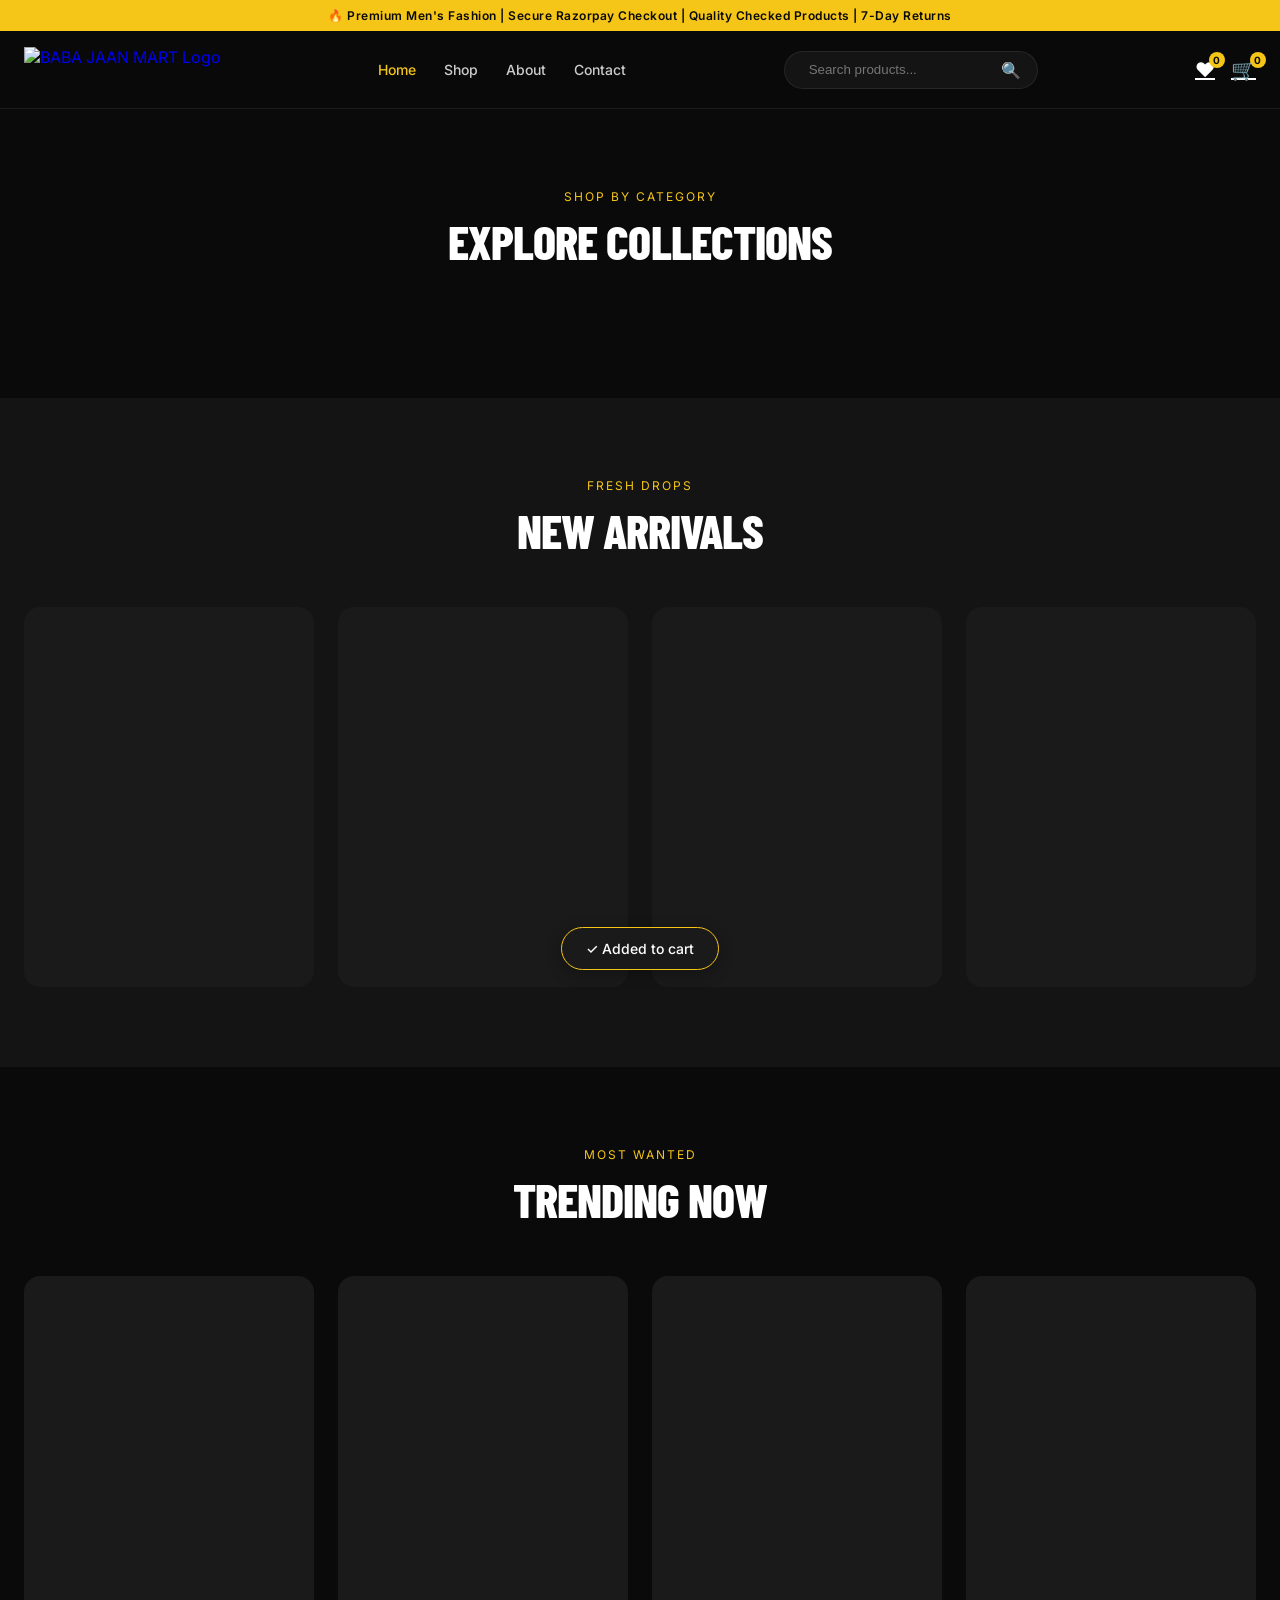
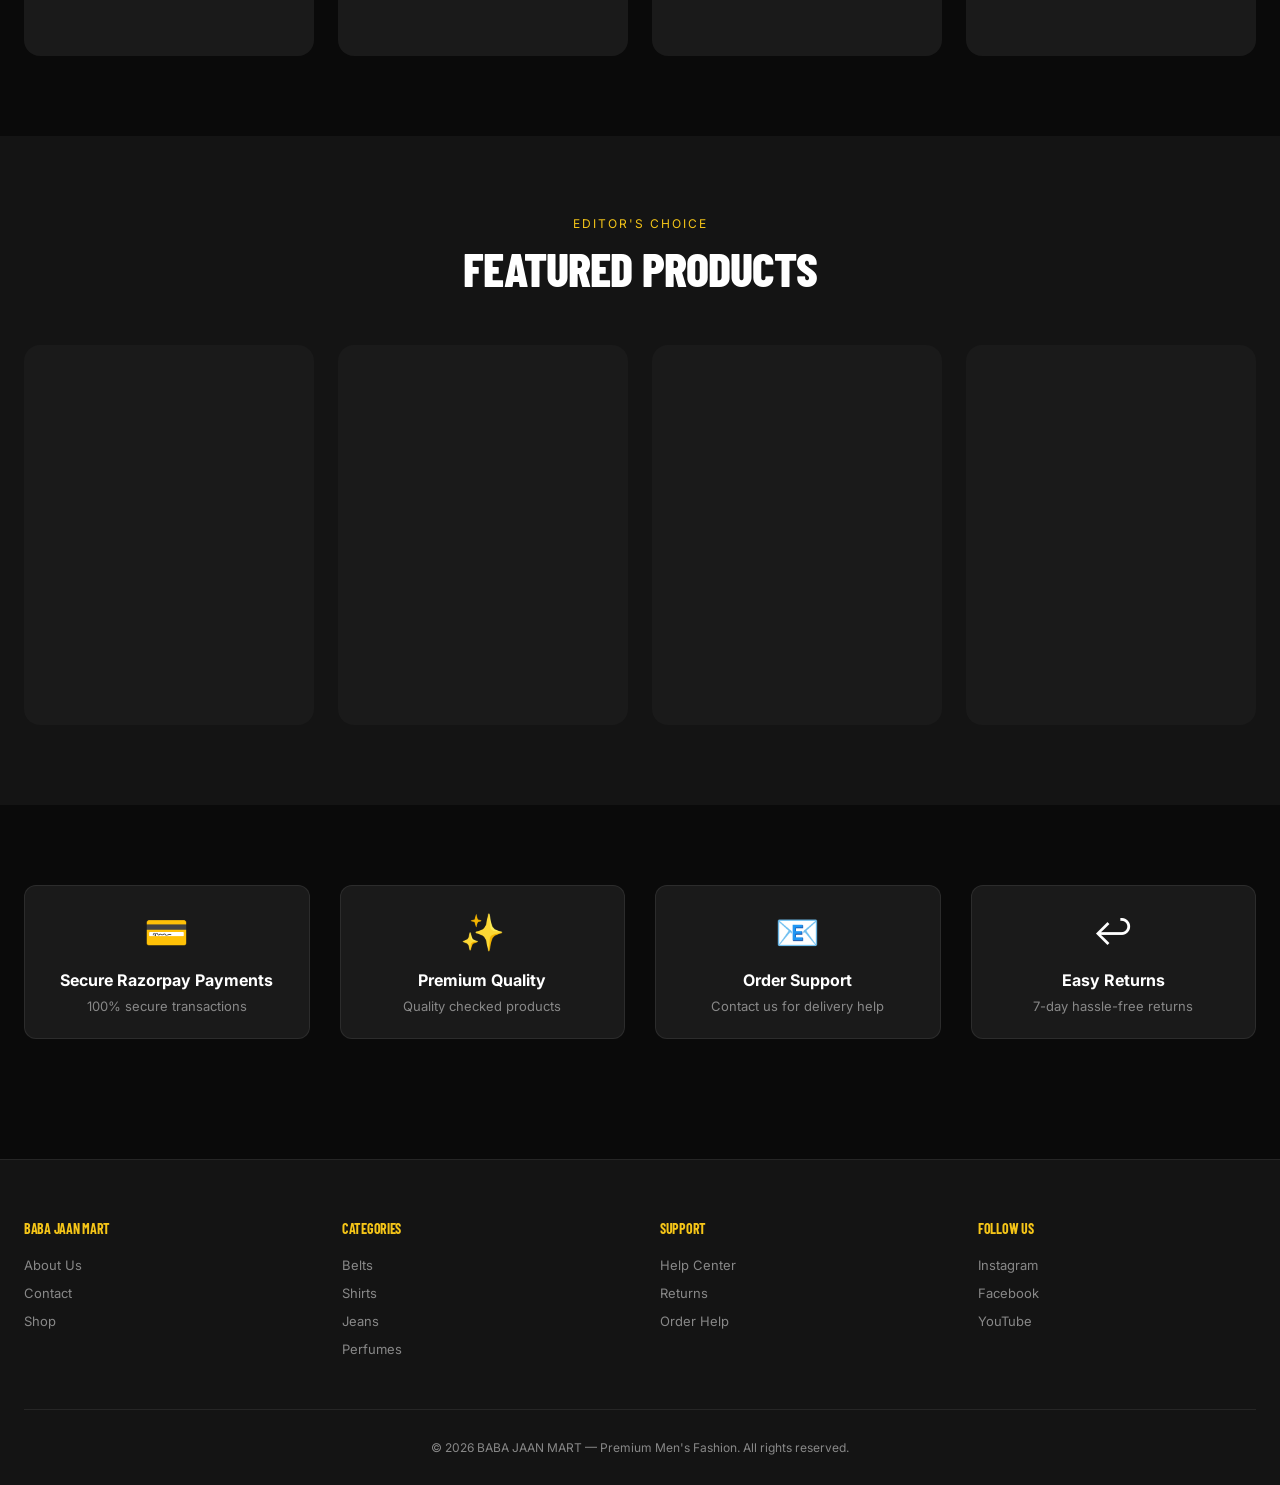
==== index.html @ 11867ea7 "Update fmt.Println message from 'Hello' to 'Goodbye'" ====
<!DOCTYPE html>
<html lang="en">
<head>
  <meta charset="UTF-8" />
  <meta name="viewport" content="width=device-width, initial-scale=1.0, viewport-fit=cover" />
  <title>BABA JAAN MART | Premium Men's Fashion</title>
  <meta name="description" content="Shop premium men's fashion at BABA JAAN MART. Explore belts, shirts, t-shirts, lowers, jeans, pants, shoes, shorts and perfumes." />
  <meta name="theme-color" content="#0a0a0a" />
  <link rel="preconnect" href="https://fonts.googleapis.com" />
  <link rel="preconnect" href="https://fonts.gstatic.com" crossorigin />
  <link href="https://fonts.googleapis.com/css2?family=Barlow+Condensed:ital,wght@0,400;0,500;0,600;0,700;0,800;0,900;1,700&family=Inter:wght@300;400;500;600;700&display=swap" rel="stylesheet" />
  <style>
    * { margin: 0; padding: 0; box-sizing: border-box; }
    :root {
      --black: #0a0a0a;
      --black-light: #141414;
      --black-card: #1a1a1a;
      --yellow: #f5c518;
      --yellow-dark: #e0b010;
      --white: #ffffff;
      --white-muted: #cccccc;
      --gray: #888888;
      --border: rgba(255, 255, 255, 0.08);
      --red: #ff3b30;
      --green: #22c55e;
      --transition: all 0.3s cubic-bezier(0.25, 0.46, 0.45, 0.94);
      --toast-bg: #1a1a1a;
      --toast-text: #ffffff;
    }
    body { background: var(--black); color: var(--white); font-family: 'Inter', sans-serif; overflow-x: hidden; }
    .container { max-width: 1400px; margin: 0 auto; padding: 0 24px; }
    h1, h2, h3, h4, .font-display { font-family: 'Barlow Condensed', sans-serif; letter-spacing: -0.02em; }

    /* Toast Notification */
    .toast { position: fixed; bottom: 30px; left: 50%; transform: translateX(-50%) translateY(100px); background: var(--toast-bg); color: var(--toast-text); padding: 12px 24px; border-radius: 40px; font-size: 14px; font-weight: 500; z-index: 3000; transition: transform 0.3s ease; box-shadow: 0 4px 15px rgba(0,0,0,0.3); border: 1px solid var(--yellow); }
    .toast.show { transform: translateX(-50%) translateY(0); }

    /* Header */
    .header { position: sticky; top: 0; z-index: 1000; background: rgba(10, 10, 10, 0.95); backdrop-filter: blur(12px); border-bottom: 1px solid var(--border); }
    .top-bar { background: var(--yellow); color: var(--black); padding: 8px 0; text-align: center; font-size: 12px; font-weight: 600; letter-spacing: 0.5px; }
    .navbar { display: flex; align-items: center; justify-content: space-between; padding: 16px 0; gap: 20px; flex-wrap: wrap; }
    .logo { display: flex; align-items: center; text-decoration: none; }
    .logo img { height: 45px; width: auto; object-fit: contain; }
    .logo-text { color: var(--yellow); font-family: 'Barlow Condensed', sans-serif; font-weight: 800; font-size: 24px; letter-spacing: 1px; text-transform: uppercase; }
    @media (max-width: 768px) { .logo img { height: 38px; } .logo-text { font-size: 20px; } }
    .nav-links { display: flex; gap: 28px; }
    .nav-links a { color: var(--white-muted); text-decoration: none; font-weight: 500; font-size: 14px; transition: var(--transition); }
    .nav-links a:hover, .nav-links a.active { color: var(--yellow); }
    .header-icons { display: flex; gap: 16px; align-items: center; }
    .icon-btn { background: none; border: none; color: var(--white); cursor: pointer; font-size: 20px; position: relative; transition: var(--transition); }
    .icon-btn:hover { color: var(--yellow); }
    .badge-count { position: absolute; top: -6px; right: -10px; background: var(--yellow); color: var(--black); font-size: 10px; font-weight: bold; border-radius: 50%; width: 16px; height: 16px; display: flex; align-items: center; justify-content: center; }
    .search-bar { display: flex; align-items: center; background: var(--black-light); border: 1px solid var(--border); border-radius: 40px; padding: 8px 16px; }
    .search-bar input { background: none; border: none; color: var(--white); padding: 0 8px; outline: none; width: 200px; }
    @media (max-width: 768px) { .nav-links, .search-bar { display: none; } }
    .mobile-menu-btn { display: none; background: none; border: none; color: white; font-size: 24px; cursor: pointer; }
    @media (max-width: 768px) { .mobile-menu-btn { display: block; } }

    /* Hero Slider */
    .hero-slider { position: relative; overflow: hidden; }
    .slides-container { display: flex; transition: transform 0.5s ease-in-out; }
    .slide { min-width: 100%; position: relative; height: 85vh; min-height: 550px; background-size: cover; background-position: center; display: flex; align-items: center; }
    .slide::before { content: ''; position: absolute; inset: 0; background: linear-gradient(90deg, rgba(0,0,0,0.85) 0%, rgba(0,0,0,0.5) 100%); }
    .slide-content { position: relative; z-index: 2; max-width: 600px; padding: 0 24px; }
    .slide-title { font-size: clamp(40px, 6vw, 80px); font-weight: 800; text-transform: uppercase; line-height: 1; margin-bottom: 16px; }
    .slide-title span { color: var(--yellow); }
    .slide-desc { font-size: 16px; color: var(--white-muted); margin-bottom: 32px; }
    .btn-primary { background: var(--yellow); color: var(--black); border: none; padding: 14px 36px; font-weight: 700; text-transform: uppercase; letter-spacing: 1px; cursor: pointer; transition: var(--transition); display: inline-block; text-decoration: none; border-radius: 4px; }
    .btn-primary:hover { background: white; transform: translateY(-2px); }
    .slider-dots { position: absolute; bottom: 30px; left: 50%; transform: translateX(-50%); display: flex; gap: 12px; z-index: 10; }
    .dot { width: 10px; height: 10px; background: var(--gray); border-radius: 50%; cursor: pointer; transition: var(--transition); }
    .dot.active { background: var(--yellow); width: 28px; border-radius: 5px; }

    /* Sections */
    .section { padding: 80px 0; }
    .section-header { text-align: center; margin-bottom: 48px; }
    .section-tag { color: var(--yellow); font-size: 12px; letter-spacing: 2px; text-transform: uppercase; margin-bottom: 8px; }
    .section-title { font-size: clamp(32px, 5vw, 48px); font-weight: 800; text-transform: uppercase; }

    /* Category Grid */
    .category-grid { display: grid; grid-template-columns: repeat(auto-fit, minmax(140px, 1fr)); gap: 20px; }
    .category-card { background: linear-gradient(145deg, var(--black-card) 0%, var(--black-light) 100%); border-radius: 16px; padding: 28px 16px; text-align: center; text-decoration: none; transition: var(--transition); border: 1px solid var(--border); position: relative; overflow: hidden; }
    .category-card::before { content: ''; position: absolute; top: 0; left: 0; width: 100%; height: 4px; background: var(--yellow); transform: scaleX(0); transition: transform 0.3s ease; transform-origin: left; }
    .category-card:hover { transform: translateY(-6px); border-color: var(--yellow); }
    .category-card:hover::before { transform: scaleX(1); }
    .category-icon { font-size: 42px; margin-bottom: 12px; display: block; }
    .category-name { color: var(--white); font-weight: 700; font-size: 15px; text-transform: uppercase; letter-spacing: 0.5px; }

    /* Product Grid */
    .product-grid { display: grid; grid-template-columns: repeat(auto-fill, minmax(260px, 1fr)); gap: 24px; }
    .product-card { background: var(--black-card); border-radius: 16px; overflow: hidden; transition: var(--transition); border: 1px solid var(--border); position: relative; }
    .product-card:hover { transform: translateY(-8px); border-color: var(--yellow); box-shadow: 0 20px 35px -12px rgba(0,0,0,0.5); }
    .product-image { position: relative; aspect-ratio: 3/4; overflow: hidden; background: var(--black-light); }
    .product-image img { width: 100%; height: 100%; object-fit: cover; transition: transform 0.5s ease; }
    .product-card:hover .product-image img { transform: scale(1.05); }
    .product-badges { position: absolute; top: 12px; left: 12px; display: flex; gap: 8px; flex-wrap: wrap; z-index: 2; }
    .badge { padding: 4px 10px; font-size: 10px; font-weight: 700; text-transform: uppercase; border-radius: 4px; }
    .badge-sale { background: var(--red); color: white; }
    .badge-new { background: var(--green); color: white; }
    .badge-lowstock { background: var(--yellow); color: var(--black); }
    .wishlist-btn { position: absolute; top: 12px; right: 12px; background: rgba(0,0,0,0.6); border: none; border-radius: 50%; width: 32px; height: 32px; cursor: pointer; color: white; transition: var(--transition); z-index: 2; }
    .wishlist-btn:hover, .wishlist-btn.active { background: var(--red); color: white; }
    .product-info { padding: 16px; }
    .product-category { font-size: 11px; color: var(--gray); text-transform: uppercase; letter-spacing: 1px; }
    .product-title { font-size: 16px; font-weight: 600; margin: 8px 0; line-height: 1.3; }
    .price { display: flex; align-items: baseline; gap: 10px; flex-wrap: wrap; margin-bottom: 12px; }
    .price-current { font-size: 18px; font-weight: 700; color: var(--yellow); }
    .price-old { font-size: 13px; color: var(--gray); text-decoration: line-through; }
    .discount { font-size: 12px; color: var(--red); font-weight: 600; }
    .product-actions { display: flex; gap: 10px; margin-top: 8px; }
    .add-to-cart, .view-details { flex: 1; border: none; padding: 10px; font-weight: 700; text-transform: uppercase; cursor: pointer; transition: var(--transition); border-radius: 8px; font-size: 12px; text-align: center; text-decoration: none; }
    .add-to-cart { background: var(--yellow); color: var(--black); }
    .view-details { background: var(--black-light); border: 1px solid var(--border); color: var(--white); }
    .add-to-cart:hover { background: white; }
    .view-details:hover { background: var(--yellow); color: var(--black); border-color: var(--yellow); }

    /* Trust Section */
    .trust-grid { display: grid; grid-template-columns: repeat(auto-fit, minmax(200px, 1fr)); gap: 30px; text-align: center; }
    .trust-item { padding: 24px; background: var(--black-card); border-radius: 12px; border: 1px solid var(--border); transition: var(--transition); }
    .trust-item:hover { border-color: var(--yellow); transform: translateY(-3px); }
    .trust-icon { font-size: 36px; margin-bottom: 16px; }
    .trust-title { font-size: 16px; font-weight: 700; margin-bottom: 8px; }
    .trust-text { font-size: 13px; color: var(--gray); }

    /* Footer */
    .footer { background: var(--black-light); border-top: 1px solid var(--border); padding: 60px 0 30px; margin-top: 40px; }
    .footer-grid { display: grid; grid-template-columns: repeat(auto-fit, minmax(200px, 1fr)); gap: 40px; margin-bottom: 40px; }
    .footer-col h4 { font-size: 14px; font-weight: 700; margin-bottom: 20px; text-transform: uppercase; color: var(--yellow); }
    .footer-col a { display: block; color: var(--gray); text-decoration: none; font-size: 13px; margin-bottom: 12px; transition: var(--transition); }
    .footer-col a:hover { color: var(--yellow); }
    .footer-bottom { text-align: center; padding-top: 30px; border-top: 1px solid var(--border); font-size: 12px; color: var(--gray); }

    /* Mobile Menu */
    .mobile-panel { position: fixed; top: 0; left: -100%; width: 80%; max-width: 320px; height: 100%; background: var(--black); z-index: 2000; transition: left 0.3s ease; padding: 24px; border-right: 1px solid var(--border); }
    .mobile-panel.open { left: 0; }
    .overlay { position: fixed; inset: 0; background: rgba(0,0,0,0.7); z-index: 1999; display: none; }
    .overlay.open { display: block; }
    .mobile-nav a { display: block; color: white; text-decoration: none; padding: 14px 0; font-size: 16px; border-bottom: 1px solid var(--border); }

    /* Empty & Skeleton */
    .empty-state { text-align: center; padding: 60px 24px; color: var(--gray); background: var(--black-card); border-radius: 16px; grid-column: 1/-1; }
    .empty-state-icon { font-size: 48px; margin-bottom: 16px; }
    .skeleton { background: var(--black-card); border-radius: 16px; min-height: 380px; animation: pulse 1.5s infinite; }
    @keyframes pulse { 0% { opacity: 0.6; } 50% { opacity: 1; } 100% { opacity: 0.6; } }
    @media (max-width: 768px) { .container { padding: 0 16px; } .section { padding: 50px 0; } .product-grid { gap: 16px; } .slide { height: 70vh; min-height: 450px; } }
  </style>
</head>
<body>
  <div class="top-bar">🔥 Premium Men's Fashion | Secure Razorpay Checkout | Quality Checked Products | 7-Day Returns</div>
  <header class="header">
    <div class="container">
      <div class="navbar">
        <button class="mobile-menu-btn" id="mobileMenuToggle">☰</button>
        <a href="index.html" class="logo" id="logoLink">
          <img id="siteLogo" src="/logo.png" alt="BABA JAAN MART Logo" style="height:45px; width:auto;">
          <span id="logoFallback" class="logo-text" style="display:none;">BABA JAAN MART</span>
        </a>
        <div class="nav-links">
          <a href="index.html" class="active">Home</a>
          <a href="shop.html">Shop</a>
          <a href="about.html">About</a>
          <a href="contact.html">Contact</a>
        </div>
        <div class="search-bar">
          <input type="text" id="searchInput" placeholder="Search products...">
          <span>🔍</span>
        </div>
        <div class="header-icons">
          <a href="wishlist.html" class="icon-btn">❤️ <span class="badge-count" id="wishlistCount">0</span></a>
          <a href="cart.html" class="icon-btn">🛒 <span class="badge-count" id="cartCount">0</span></a>
        </div>
      </div>
    </div>
  </header>

  <div class="mobile-panel" id="mobilePanel">
    <button style="background:none;border:none;color:white;font-size:24px;margin-bottom:20px;" id="closePanel">✕</button>
    <div class="mobile-nav">
      <a href="index.html">Home</a><a href="shop.html">Shop</a><a href="wishlist.html">Wishlist</a><a href="cart.html">Cart</a><a href="about.html">About</a><a href="contact.html">Contact</a>
    </div>
  </div>
  <div class="overlay" id="overlay"></div>

  <main>
    <section class="hero-slider" id="heroSlider">
      <div class="slides-container" id="slidesContainer"></div>
      <div class="slider-dots" id="sliderDots"></div>
    </section>

    <section class="section"><div class="container"><div class="section-header"><div class="section-tag">Shop by Category</div><h2 class="section-title">Explore Collections</h2></div><div class="category-grid" id="categoryGrid"></div></div></section>

    <section class="section" style="background: var(--black-light);"><div class="container"><div class="section-header"><div class="section-tag">Fresh Drops</div><h2 class="section-title">New Arrivals</h2></div><div class="product-grid" id="newArrivalsGrid"><div class="skeleton"></div><div class="skeleton"></div><div class="skeleton"></div><div class="skeleton"></div></div></div></section>

    <section class="section"><div class="container"><div class="section-header"><div class="section-tag">Most Wanted</div><h2 class="section-title">Trending Now</h2></div><div class="product-grid" id="trendingGrid"><div class="skeleton"></div><div class="skeleton"></div><div class="skeleton"></div><div class="skeleton"></div></div></div></section>

    <section class="section" style="background: var(--black-light);"><div class="container"><div class="section-header"><div class="section-tag">Editor's Choice</div><h2 class="section-title">Featured Products</h2></div><div class="product-grid" id="featuredGrid"><div class="skeleton"></div><div class="skeleton"></div><div class="skeleton"></div><div class="skeleton"></div></div></div></section>

    <section class="section"><div class="container"><div class="trust-grid"><div class="trust-item"><div class="trust-icon">💳</div><div class="trust-title">Secure Razorpay Payments</div><div class="trust-text">100% secure transactions</div></div><div class="trust-item"><div class="trust-icon">✨</div><div class="trust-title">Premium Quality</div><div class="trust-text">Quality checked products</div></div><div class="trust-item"><div class="trust-icon">📧</div><div class="trust-title">Order Support</div><div class="trust-text">Contact us for delivery help</div></div><div class="trust-item"><div class="trust-icon">↩️</div><div class="trust-title">Easy Returns</div><div class="trust-text">7-day hassle-free returns</div></div></div></div></section>
  </main>

  <footer class="footer">
    <div class="container">
      <div class="footer-grid">
        <div class="footer-col"><h4>BABA JAAN MART</h4><a href="about.html">About Us</a><a href="contact.html">Contact</a><a href="shop.html">Shop</a></div>
        <div class="footer-col"><h4>Categories</h4><a href="shop.html?category=Belts">Belts</a><a href="shop.html?category=Shirts">Shirts</a><a href="shop.html?category=Jeans">Jeans</a><a href="shop.html?category=Perfumes">Perfumes</a></div>
        <div class="footer-col"><h4>Support</h4><a href="contact.html">Help Center</a><a href="contact.html">Returns</a><a href="contact.html">Order Help</a></div>
        <div class="footer-col"><h4>Follow Us</h4><a href="https://www.instagram.com/baba_jan_mart?igsh=MTQ5bDYyamJ2ejg3cA==" target="_blank" rel="noopener noreferrer">Instagram</a><a href="https://www.facebook.com/share/1GcJrZ6HDM/" target="_blank" rel="noopener noreferrer">Facebook</a><a href="https://youtube.com/@babajaanmart-6?si=CVrKO-m2qo-ibFVP" target="_blank" rel="noopener noreferrer">YouTube</a></div>
      </div>
      <div class="footer-bottom"><p>© 2026 BABA JAAN MART — Premium Men's Fashion. All rights reserved.</p></div>
    </div>
  </footer>

  <div id="toast" class="toast">✓ Added to cart</div>

  <script src="https://cdn.jsdelivr.net/npm/@supabase/supabase-js@2"></script>
  <script>
    const SUPABASE_URL = "https://kwslileixrznlycqjqoj.supabase.co";
    const SUPABASE_ANON_KEY = "eyJhbGciOiJIUzI1NiIsInR5cCI6IkpXVCJ9.eyJpc3MiOiJzdXBhYmFzZSIsInJlZiI6Imt3c2xpbGVpeHJ6bmx5Y3FqcW9qIiwicm9sZSI6ImFub24iLCJpYXQiOjE3Nzk2NTY2MDgsImV4cCI6MjA5NTIzMjYwOH0.t5j4URbC5iCOySScCyJpyq6ngYUAGt7P94fmK0bypLc";
    const supabase = window.supabase.createClient(SUPABASE_URL, SUPABASE_ANON_KEY);
    
    let products = [];
    let wishlist = JSON.parse(localStorage.getItem("bjm_wishlist") || "[]");
    let cart = JSON.parse(localStorage.getItem("bjm_cart") || "[]");
    let heroInterval = null;
    let currentSlide = 0;
    let totalSlides = 0;
    
    const categoriesList = ["Belts", "Shirts", "T-Shirts", "Lowers", "Jeans", "Pants", "Shoes", "Shorts", "Perfumes"];
    const categoryIcons = { Belts: "👔", Shirts: "👕", "T-Shirts": "👚", Lowers: "🩳", Jeans: "👖", Pants: "👖", Shoes: "👟", Shorts: "🩳", Perfumes: "🧴" };
    
    function escapeHtml(str) { if(!str) return ''; return String(str).replace(/[&<>]/g, function(m){ if(m==='&') return '&amp;'; if(m==='<') return '&lt;'; if(m==='>') return '&gt;'; return m;}); }
    
    function showToast(message) {
      const toast = document.getElementById('toast');
      toast.textContent = message || '✓ Added to cart';
      toast.classList.add('show');
      setTimeout(() => toast.classList.remove('show'), 2000);
    }
    
    function updateCounters() { 
      document.getElementById("cartCount").innerText = cart.reduce((s,i)=>s+(i.quantity||1),0); 
      document.getElementById("wishlistCount").innerText = wishlist.length; 
    }
    function saveWishlist() { localStorage.setItem("bjm_wishlist", JSON.stringify(wishlist)); updateCounters(); }
    function saveCart() { localStorage.setItem("bjm_cart", JSON.stringify(cart)); updateCounters(); }
    function isInWishlist(id) { return wishlist.some(i=>String(i.id)===String(id)); }
    function toggleWishlist(id, p) { 
      const idx = wishlist.findIndex(i=>String(i.id)===String(id)); 
      idx>-1 ? wishlist.splice(idx,1) : wishlist.push({id:p.id,name:p.name,price:p.price,image_url:p.image_url,category:p.category}); 
      saveWishlist(); 
    }
    
    function getSizesArray(product) {
      const sizesField = product.sizes || product.size;
      if(!sizesField) return [];
      const sizes = String(sizesField).split(',').map(s=>s.trim()).filter(s=>s);
      return sizes;
    }
    
    function addToCartWithSize(p, selectedSize) {
      const existing = cart.find(i=>String(i.id)===String(p.id) && i.size===selectedSize);
      if(existing) { existing.quantity++; }
      else { cart.push({id:p.id, name:p.name, price:p.price, old_price:p.old_price, image_url:p.image_url, category:p.category, size:selectedSize, quantity:1}); }
      saveCart();
      showToast(`✓ ${escapeHtml(p.name)} (${selectedSize}) added`);
    }
    
    function handleAddToCart(p) {
      const sizes = getSizesArray(p);
      
      if(sizes.length > 1) {
        // Multiple sizes - redirect to product detail page
        window.location.href = `product-detail.html?id=${encodeURIComponent(p.id)}`;
      } else if(sizes.length === 1) {
        // Exactly one size - add with that size
        addToCartWithSize(p, sizes[0]);
      } else {
        // No size - use "Free Size"
        addToCartWithSize(p, "Free Size");
      }
    }
    
    function isNewProduct(createdAt) {
      if(!createdAt) return false;
      const created = new Date(createdAt);
      const fourteenDaysAgo = new Date();
      fourteenDaysAgo.setDate(fourteenDaysAgo.getDate() - 14);
      return created > fourteenDaysAgo;
    }
    
    function getBadges(p) {
      let badges = '';
      const hasSale = p.old_price && Number(p.old_price) > Number(p.price);
      const discountPercent = hasSale ? Math.round(((Number(p.old_price)-Number(p.price))/Number(p.old_price))*100) : 0;
      if(hasSale && discountPercent >= 5) badges += `<span class="badge badge-sale">SALE ${discountPercent}% OFF</span>`;
      if(isNewProduct(p.created_at)) badges += `<span class="badge badge-new">NEW</span>`;
      const stockQty = Number(p.stock);
      if(!isNaN(stockQty) && stockQty > 0 && stockQty <= 5) badges += `<span class="badge badge-lowstock">LOW STOCK</span>`;
      return badges;
    }
    
    function renderProduct(p) {
      const hasSale = p.old_price && Number(p.old_price) > Number(p.price);
      const discountPercent = hasSale ? Math.round(((Number(p.old_price)-Number(p.price))/Number(p.old_price))*100) : 0;
      const imageUrl = p.image_url || "https://placehold.co/400x500/1a1a1a/f5c518?text=BJM";
      const productId = p.id;
      return `<div class="product-card">
        <div class="product-image">
          <img src="${escapeHtml(imageUrl)}" alt="${escapeHtml(p.name)}" loading="lazy" onerror="this.src='https://placehold.co/400x500/1a1a1a/f5c518?text=BJM'">
          <div class="product-badges">${getBadges(p)}</div>
          <button class="wishlist-btn ${isInWishlist(productId) ? 'active' : ''}" data-id="${productId}">❤️</button>
        </div>
        <div class="product-info">
          <div class="product-category">${escapeHtml(p.category || 'Fashion')}</div>
          <div class="product-title">${escapeHtml(p.name)}</div>
          <div class="price">
            <span class="price-current">₹${Number(p.price).toLocaleString('en-IN')}</span>
            ${p.old_price ? `<span class="price-old">₹${Number(p.old_price).toLocaleString('en-IN')}</span><span class="discount">-${discountPercent}%</span>` : ''}
          </div>
          <div class="product-actions">
            <a href="product-detail.html?id=${encodeURIComponent(productId)}" class="view-details">View Details</a>
            <button class="add-to-cart" data-id="${productId}">Add to Cart</button>
          </div>
        </div>
      </div>`;
    }
    
    function renderEmptyState(message) {
      return `<div class="empty-state"><div class="empty-state-icon">🛍️</div><h3>${message}</h3><p>Add products from the admin panel to see them here.</p></div>`;
    }
    
    function goToSlide(index) {
      if(heroInterval) {
        clearInterval(heroInterval);
        heroInterval = null;
      }
      currentSlide = index;
      const slidesContainerDiv = document.getElementById("slidesContainer");
      if(slidesContainerDiv) slidesContainerDiv.style.transform = `translateX(-${currentSlide * 100}%)`;
      const dots = document.querySelectorAll('.dot');
      dots.forEach((d, i) => d.classList.toggle('active', i === currentSlide));
      
      if(totalSlides > 1) {
        heroInterval = setInterval(() => {
          currentSlide = (currentSlide + 1) % totalSlides;
          const container = document.getElementById("slidesContainer");
          if(container) container.style.transform = `translateX(-${currentSlide * 100}%)`;
          document.querySelectorAll('.dot').forEach((d, i) => d.classList.toggle('active', i === currentSlide));
        }, 5000);
      }
    }
    
    async function loadHeroSliders() {
      const heroProducts = products.slice(0, 5);
      if(!heroProducts.length) {
        document.getElementById("slidesContainer").innerHTML = `<div class="slide" style="background: linear-gradient(135deg, #0a0a0a 0%, #1a1a1a 100%);"><div class="slide-content"><h1 class="slide-title">Premium <span>Style</span><br>For The Modern Man</h1><p class="slide-desc">Discover the latest collection crafted for excellence.</p><a href="shop.html" class="btn-primary">Shop Now →</a></div></div>`;
        return;
      }
      const slidesHtml = heroProducts.map((p, idx) => {
        const bgImage = p.image_url ? `linear-gradient(90deg, rgba(0,0,0,0.85) 0%, rgba(0,0,0,0.5) 100%), url(${p.image_url})` : `linear-gradient(135deg, #0a0a0a 0%, #1a1a1a 100%)`;
        const productLink = `product-detail.html?id=${encodeURIComponent(p.id)}`;
        return `<div class="slide" style="background-image: ${bgImage}; background-size: cover; background-position: center;">
          <div class="slide-content">
            <h1 class="slide-title">${idx === 0 ? 'Premium <span>Style</span>' : idx === 1 ? 'Elevate <span>Your</span> Look' : 'New <span>Arrivals</span>'}<br>For You</h1>
            <p class="slide-desc">${escapeHtml(p.name)} — ${escapeHtml(p.category || 'Premium fashion')}</p>
            <a href="${productLink}" class="btn-primary">Shop Now →</a>
          </div>
        </div>`;
      }).join('');
      document.getElementById("slidesContainer").innerHTML = slidesHtml;
      
      const dotsContainer = document.getElementById("sliderDots");
      dotsContainer.innerHTML = '';
      totalSlides = heroProducts.length;
      for(let i = 0; i < totalSlides; i++) {
        const dot = document.createElement('div');
        dot.classList.add('dot');
        if(i === 0) dot.classList.add('active');
        dot.addEventListener('click', () => goToSlide(i));
        dotsContainer.appendChild(dot);
      }
      
      if(heroInterval) {
        clearInterval(heroInterval);
        heroInterval = null;
      }
      currentSlide = 0;
      
      if(totalSlides > 1) {
        heroInterval = setInterval(() => {
          currentSlide = (currentSlide + 1) % totalSlides;
          const container = document.getElementById("slidesContainer");
          if(container) container.style.transform = `translateX(-${currentSlide * 100}%)`;
          document.querySelectorAll('.dot').forEach((d, i) => d.classList.toggle('active', i === currentSlide));
        }, 5000);
      }
    }
    
    async function loadAllData() {
      try {
        const { data, error } = await supabase.from("products").select("*").order("created_at", { ascending: false });
        if(error) throw error;
        products = data || [];
        
        const newArrivals = products.slice(0, 8);
        const trending = [...products].slice(0, 8);
        const featured = products.slice(0, 8);
        
        document.getElementById("categoryGrid").innerHTML = categoriesList.map(cat => 
          `<a href="shop.html?category=${encodeURIComponent(cat)}" class="category-card"><span class="category-icon">${categoryIcons[cat] || '🛍️'}</span><span class="category-name">${cat}</span></a>`
        ).join('');
        
        document.getElementById("newArrivalsGrid").innerHTML = newArrivals.length ? newArrivals.map(renderProduct).join('') : renderEmptyState("No new arrivals yet");
        document.getElementById("trendingGrid").innerHTML = trending.length ? trending.map(renderProduct).join('') : renderEmptyState("No trending products");
        document.getElementById("featuredGrid").innerHTML = featured.length ? featured.map(renderProduct).join('') : renderEmptyState("No featured products");
        
        await loadHeroSliders();
      } catch(err) {
        console.error("Supabase error:", err);
        const errorMsg = renderEmptyState("Unable to load products. Please check your connection.");
        document.getElementById("newArrivalsGrid").innerHTML = errorMsg;
        document.getElementById("trendingGrid").innerHTML = errorMsg;
        document.getElementById("featuredGrid").innerHTML = errorMsg;
        document.getElementById("categoryGrid").innerHTML = `<div class="empty-state" style="grid-column:1/-1;">Failed to load categories</div>`;
      }
    }
    
    function handleSearch(query) { if(query?.trim()) window.location.href = `shop.html?search=${encodeURIComponent(query.trim())}`; else window.location.href = "shop.html"; }
    
    document.addEventListener('click', (e) => {
      const addBtn = e.target.closest('.add-to-cart');
      if(addBtn) { const id = addBtn.dataset.id; const prod = products.find(p=>String(p.id)===String(id)); if(prod) handleAddToCart(prod); }
      const wishBtn = e.target.closest('.wishlist-btn');
      if(wishBtn) { const id = wishBtn.dataset.id; const prod = products.find(p=>String(p.id)===String(id)); if(prod) { toggleWishlist(id, prod); wishBtn.classList.toggle('active'); } }
    });
    
    document.getElementById('searchInput')?.addEventListener('keypress', (e) => { if(e.key === 'Enter') handleSearch(e.target.value); });
    
    // Mobile menu
    const mobileToggle = document.getElementById('mobileMenuToggle'); const mobilePanel = document.getElementById('mobilePanel'); const overlayDiv = document.getElementById('overlay'); const closePanelBtn = document.getElementById('closePanel');
    function closeMobile(){ mobilePanel.classList.remove('open'); overlayDiv.classList.remove('open'); document.body.style.overflow = ''; }
    mobileToggle?.addEventListener('click',()=>{ mobilePanel.classList.add('open'); overlayDiv.classList.add('open'); document.body.style.overflow = 'hidden'; });
    closePanelBtn?.addEventListener('click', closeMobile);
    overlayDiv?.addEventListener('click', closeMobile);
    
    // Logo fallback using nextElementSibling
    const logoImg = document.getElementById('siteLogo');
    const logoFallback = document.getElementById('logoFallback');
    if(logoImg) {
      logoImg.onerror = function() {
        this.style.display = 'none';
        if(logoFallback) logoFallback.style.display = 'block';
      };
    }
    
    updateCounters();
    loadAllData();
  </script>
</body>
</html>
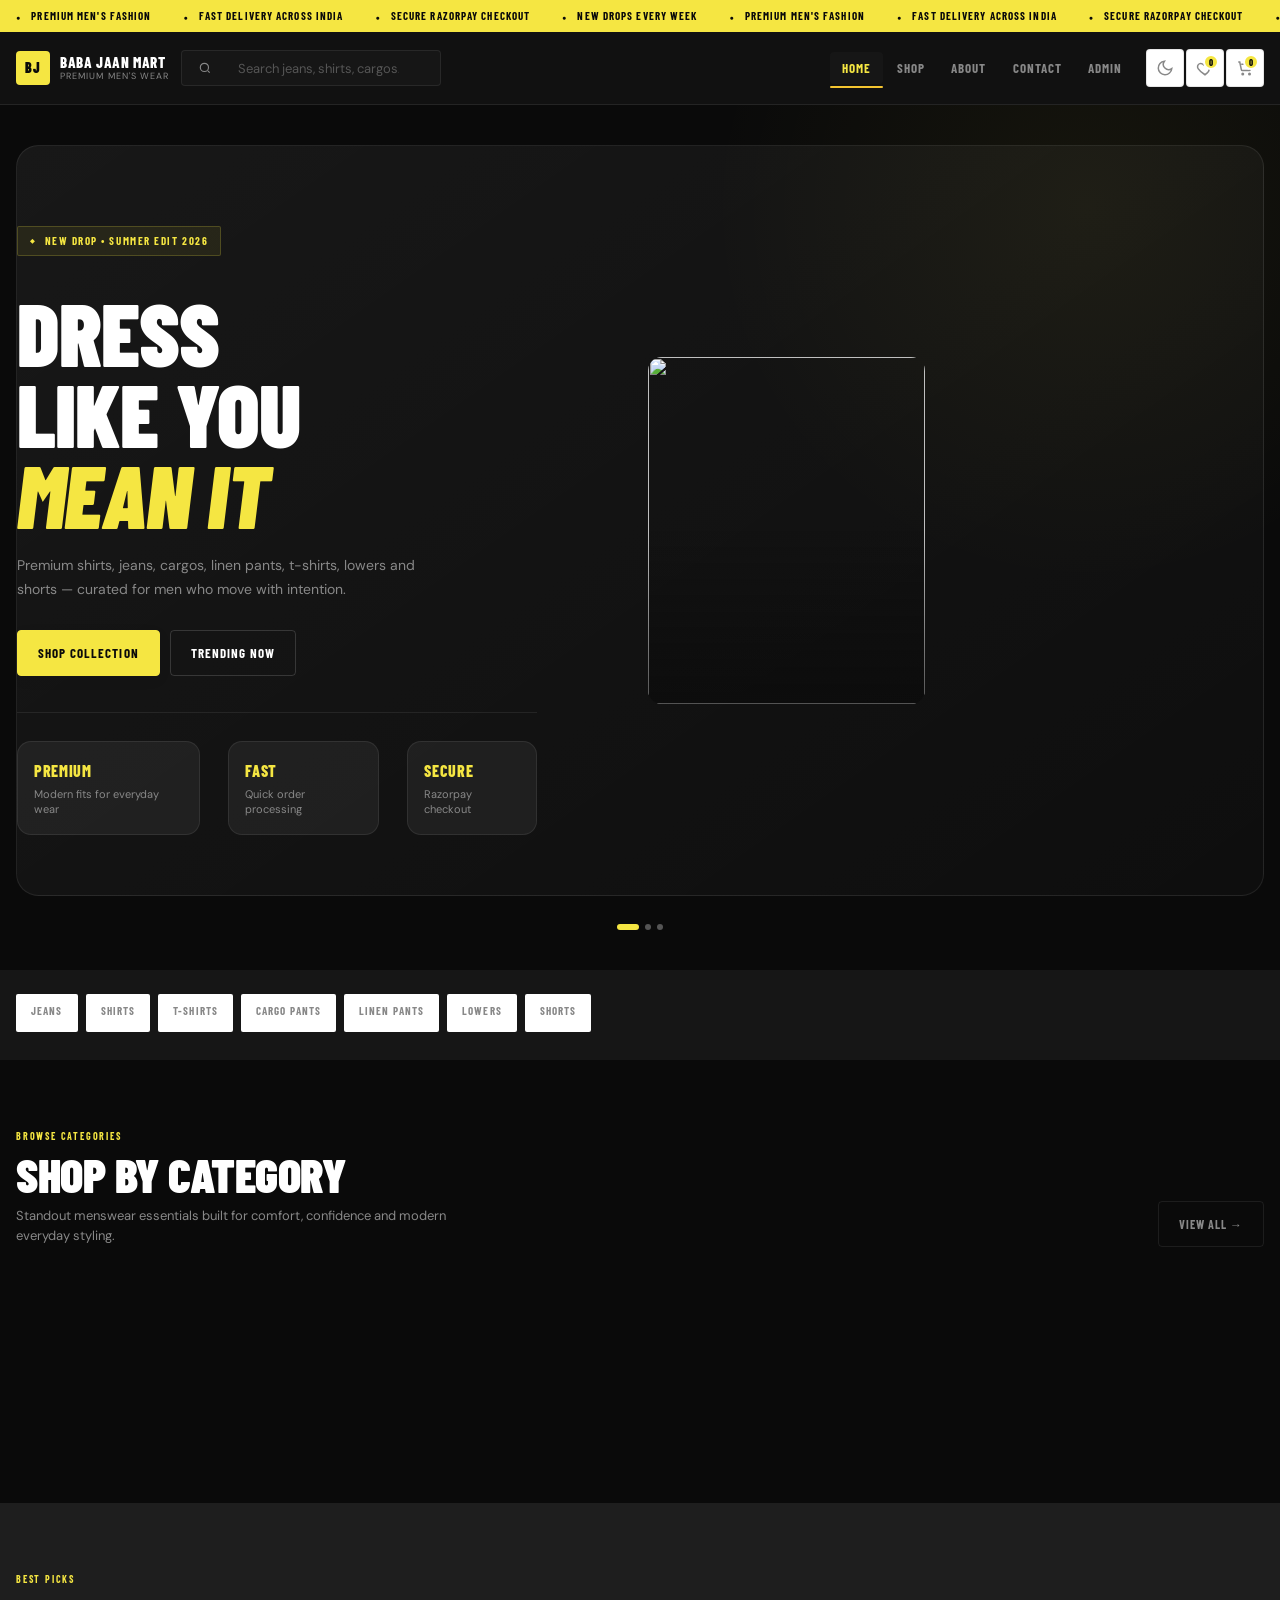
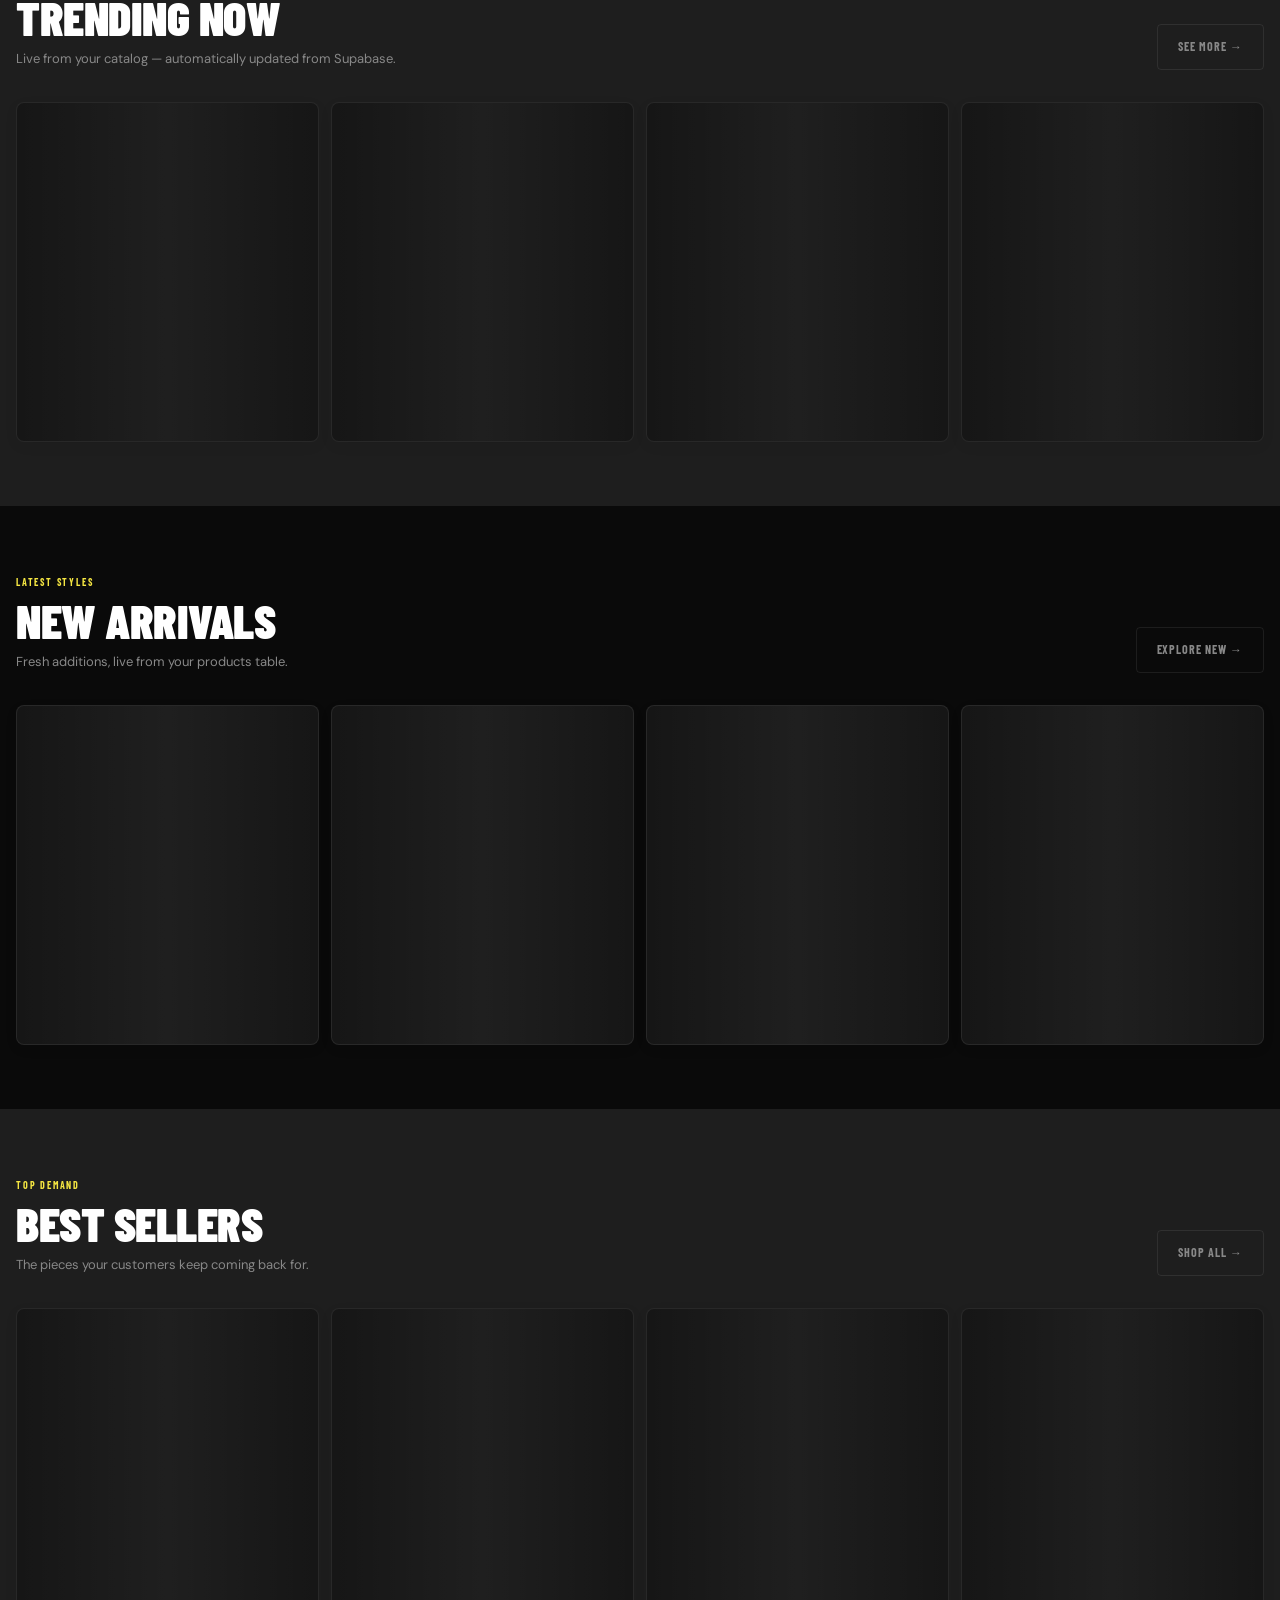
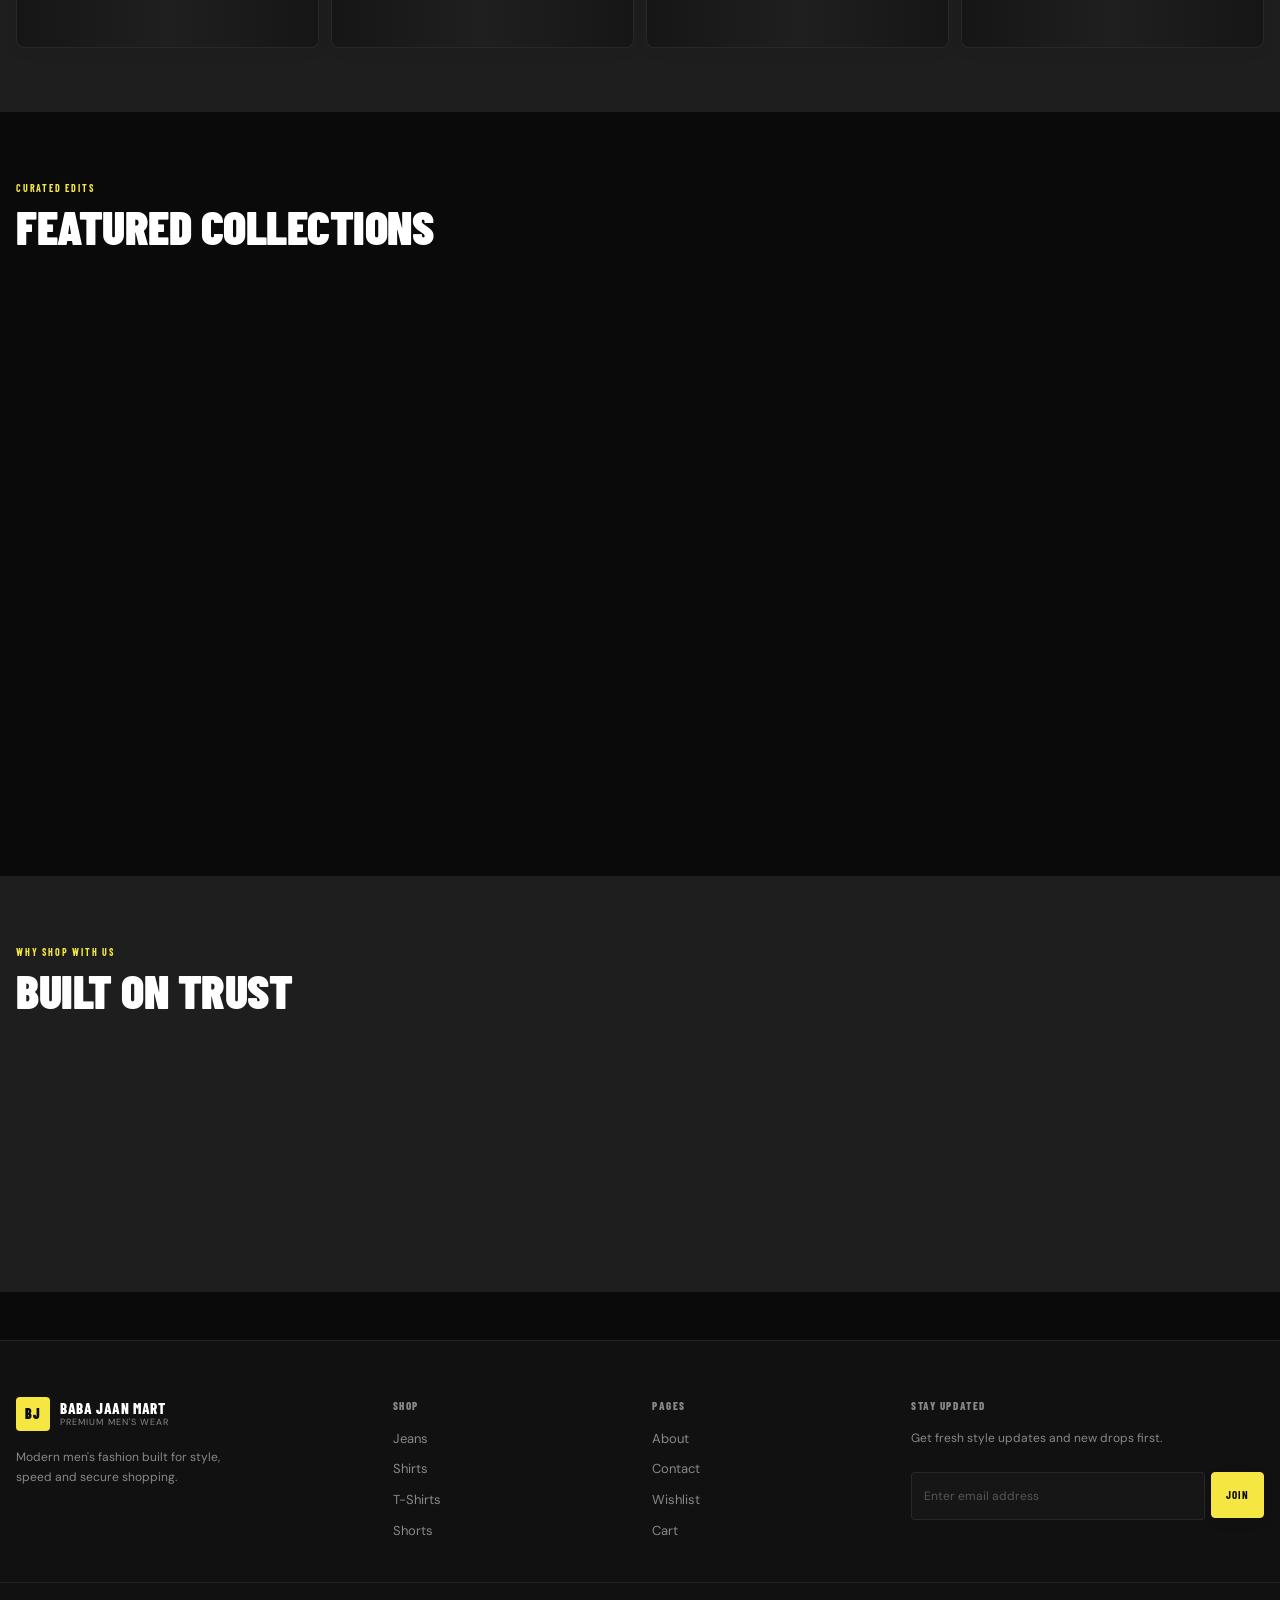
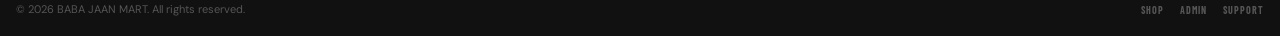
==== commit d98a7803: "Update print statement from 'Hello' to 'Goodbye'" ====
--- a/index.html
+++ b/index.html
@@ -4,457 +4,1903 @@
   <meta charset="UTF-8" />
   <meta name="viewport" content="width=device-width, initial-scale=1.0, viewport-fit=cover" />
   <title>BABA JAAN MART | Premium Men's Fashion</title>
-  <meta name="description" content="Shop premium men's fashion at BABA JAAN MART. Explore belts, shirts, t-shirts, lowers, jeans, pants, shoes, shorts and perfumes." />
+  <meta name="description" content="Shop premium men's fashion at BABA JAAN MART. Explore jeans, shirts, t-shirts, cargos, linen pants, lowers and shorts." />
   <meta name="theme-color" content="#0a0a0a" />
   <link rel="preconnect" href="https://fonts.googleapis.com" />
   <link rel="preconnect" href="https://fonts.gstatic.com" crossorigin />
-  <link href="https://fonts.googleapis.com/css2?family=Barlow+Condensed:ital,wght@0,400;0,500;0,600;0,700;0,800;0,900;1,700&family=Inter:wght@300;400;500;600;700&display=swap" rel="stylesheet" />
+  <link href="https://fonts.googleapis.com/css2?family=Barlow+Condensed:ital,wght@0,400;0,600;0,700;0,800;0,900;1,700&family=DM+Sans:wght@300;400;500;600&display=swap" rel="stylesheet" />
+  <link rel="stylesheet" href="css/style.css" />
+  <link rel="stylesheet" href="css/responsive.css" />
+
   <style>
-    * { margin: 0; padding: 0; box-sizing: border-box; }
+    /* ═══════════════════════════════════════════
+       BJM — PREMIUM STREETWEAR DESIGN SYSTEM
+       Black / White / Yellow • Mobile-First
+    ═══════════════════════════════════════════ */
     :root {
-      --black: #0a0a0a;
-      --black-light: #141414;
-      --black-card: #1a1a1a;
-      --yellow: #f5c518;
-      --yellow-dark: #e0b010;
+      --ink: #0a0a0a;
+      --ink-2: #111111;
+      --ink-3: #1a1a1a;
+      --surface: #161616;
+      --surface-2: #1e1e1e;
+      --border: rgba(255,255,255,0.08);
+      --border-strong: rgba(255,255,255,0.15);
+      --yellow: #f5e642;
+      --yellow-dim: #d4c82e;
+      --yellow-bg: rgba(245,230,66,0.07);
       --white: #ffffff;
-      --white-muted: #cccccc;
-      --gray: #888888;
-      --border: rgba(255, 255, 255, 0.08);
+      --off-white: #f0ede6;
+      --muted: #888888;
+      --muted-2: #555555;
       --red: #ff3b30;
       --green: #22c55e;
-      --transition: all 0.3s cubic-bezier(0.25, 0.46, 0.45, 0.94);
-      --toast-bg: #1a1a1a;
-      --toast-text: #ffffff;
-    }
-    body { background: var(--black); color: var(--white); font-family: 'Inter', sans-serif; overflow-x: hidden; }
-    .container { max-width: 1400px; margin: 0 auto; padding: 0 24px; }
-    h1, h2, h3, h4, .font-display { font-family: 'Barlow Condensed', sans-serif; letter-spacing: -0.02em; }
-
-    /* Toast Notification */
-    .toast { position: fixed; bottom: 30px; left: 50%; transform: translateX(-50%) translateY(100px); background: var(--toast-bg); color: var(--toast-text); padding: 12px 24px; border-radius: 40px; font-size: 14px; font-weight: 500; z-index: 3000; transition: transform 0.3s ease; box-shadow: 0 4px 15px rgba(0,0,0,0.3); border: 1px solid var(--yellow); }
-    .toast.show { transform: translateX(-50%) translateY(0); }
-
-    /* Header */
-    .header { position: sticky; top: 0; z-index: 1000; background: rgba(10, 10, 10, 0.95); backdrop-filter: blur(12px); border-bottom: 1px solid var(--border); }
-    .top-bar { background: var(--yellow); color: var(--black); padding: 8px 0; text-align: center; font-size: 12px; font-weight: 600; letter-spacing: 0.5px; }
-    .navbar { display: flex; align-items: center; justify-content: space-between; padding: 16px 0; gap: 20px; flex-wrap: wrap; }
-    .logo { display: flex; align-items: center; text-decoration: none; }
-    .logo img { height: 45px; width: auto; object-fit: contain; }
-    .logo-text { color: var(--yellow); font-family: 'Barlow Condensed', sans-serif; font-weight: 800; font-size: 24px; letter-spacing: 1px; text-transform: uppercase; }
-    @media (max-width: 768px) { .logo img { height: 38px; } .logo-text { font-size: 20px; } }
-    .nav-links { display: flex; gap: 28px; }
-    .nav-links a { color: var(--white-muted); text-decoration: none; font-weight: 500; font-size: 14px; transition: var(--transition); }
-    .nav-links a:hover, .nav-links a.active { color: var(--yellow); }
-    .header-icons { display: flex; gap: 16px; align-items: center; }
-    .icon-btn { background: none; border: none; color: var(--white); cursor: pointer; font-size: 20px; position: relative; transition: var(--transition); }
-    .icon-btn:hover { color: var(--yellow); }
-    .badge-count { position: absolute; top: -6px; right: -10px; background: var(--yellow); color: var(--black); font-size: 10px; font-weight: bold; border-radius: 50%; width: 16px; height: 16px; display: flex; align-items: center; justify-content: center; }
-    .search-bar { display: flex; align-items: center; background: var(--black-light); border: 1px solid var(--border); border-radius: 40px; padding: 8px 16px; }
-    .search-bar input { background: none; border: none; color: var(--white); padding: 0 8px; outline: none; width: 200px; }
-    @media (max-width: 768px) { .nav-links, .search-bar { display: none; } }
-    .mobile-menu-btn { display: none; background: none; border: none; color: white; font-size: 24px; cursor: pointer; }
-    @media (max-width: 768px) { .mobile-menu-btn { display: block; } }
-
-    /* Hero Slider */
-    .hero-slider { position: relative; overflow: hidden; }
-    .slides-container { display: flex; transition: transform 0.5s ease-in-out; }
-    .slide { min-width: 100%; position: relative; height: 85vh; min-height: 550px; background-size: cover; background-position: center; display: flex; align-items: center; }
-    .slide::before { content: ''; position: absolute; inset: 0; background: linear-gradient(90deg, rgba(0,0,0,0.85) 0%, rgba(0,0,0,0.5) 100%); }
-    .slide-content { position: relative; z-index: 2; max-width: 600px; padding: 0 24px; }
-    .slide-title { font-size: clamp(40px, 6vw, 80px); font-weight: 800; text-transform: uppercase; line-height: 1; margin-bottom: 16px; }
-    .slide-title span { color: var(--yellow); }
-    .slide-desc { font-size: 16px; color: var(--white-muted); margin-bottom: 32px; }
-    .btn-primary { background: var(--yellow); color: var(--black); border: none; padding: 14px 36px; font-weight: 700; text-transform: uppercase; letter-spacing: 1px; cursor: pointer; transition: var(--transition); display: inline-block; text-decoration: none; border-radius: 4px; }
-    .btn-primary:hover { background: white; transform: translateY(-2px); }
-    .slider-dots { position: absolute; bottom: 30px; left: 50%; transform: translateX(-50%); display: flex; gap: 12px; z-index: 10; }
-    .dot { width: 10px; height: 10px; background: var(--gray); border-radius: 50%; cursor: pointer; transition: var(--transition); }
-    .dot.active { background: var(--yellow); width: 28px; border-radius: 5px; }
-
-    /* Sections */
-    .section { padding: 80px 0; }
-    .section-header { text-align: center; margin-bottom: 48px; }
-    .section-tag { color: var(--yellow); font-size: 12px; letter-spacing: 2px; text-transform: uppercase; margin-bottom: 8px; }
-    .section-title { font-size: clamp(32px, 5vw, 48px); font-weight: 800; text-transform: uppercase; }
-
-    /* Category Grid */
-    .category-grid { display: grid; grid-template-columns: repeat(auto-fit, minmax(140px, 1fr)); gap: 20px; }
-    .category-card { background: linear-gradient(145deg, var(--black-card) 0%, var(--black-light) 100%); border-radius: 16px; padding: 28px 16px; text-align: center; text-decoration: none; transition: var(--transition); border: 1px solid var(--border); position: relative; overflow: hidden; }
-    .category-card::before { content: ''; position: absolute; top: 0; left: 0; width: 100%; height: 4px; background: var(--yellow); transform: scaleX(0); transition: transform 0.3s ease; transform-origin: left; }
-    .category-card:hover { transform: translateY(-6px); border-color: var(--yellow); }
+
+      --font-display: 'Barlow Condensed', sans-serif;
+      --font-body: 'DM Sans', sans-serif;
+
+      --radius-sm: 4px;
+      --radius: 8px;
+      --radius-lg: 14px;
+
+      --header-h: 56px;
+      --strip-h: 32px;
+
+      --ease-out: cubic-bezier(0.16, 1, 0.3, 1);
+      --ease-spring: cubic-bezier(0.34, 1.56, 0.64, 1);
+    }
+
+    [data-theme="light"] {
+      --ink: #f5f5f5;
+      --ink-2: #ffffff;
+      --ink-3: #eeeeee;
+      --surface: #f0ede6;
+      --surface-2: #e8e4db;
+      --border: rgba(0,0,0,0.08);
+      --border-strong: rgba(0,0,0,0.14);
+      --white: #0a0a0a;
+      --off-white: #1a1a1a;
+      --muted: #666666;
+      --muted-2: #999999;
+      --yellow-bg: rgba(245,230,66,0.12);
+    }
+
+    *, *::before, *::after { box-sizing: border-box; margin: 0; padding: 0; }
+
+    html {
+      scroll-behavior: smooth;
+      -webkit-font-smoothing: antialiased;
+    }
+
+    body {
+      background: var(--ink);
+      color: var(--white);
+      font-family: var(--font-body);
+      font-size: 14px;
+      line-height: 1.6;
+      overflow-x: hidden;
+    }
+
+    img { display: block; max-width: 100%; }
+    a { color: inherit; text-decoration: none; }
+    button { cursor: pointer; border: none; background: none; font-family: inherit; }
+
+    .container {
+      width: 100%;
+      max-width: 1280px;
+      margin: 0 auto;
+      padding: 0 16px;
+    }
+
+    .skip-link {
+      position: absolute;
+      top: -100px;
+      left: 0;
+      background: var(--yellow);
+      color: var(--ink);
+      padding: 8px 16px;
+      font-weight: 700;
+      z-index: 9999;
+      font-family: var(--font-display);
+      letter-spacing: 0.05em;
+      text-transform: uppercase;
+      transition: top 0.2s;
+    }
+    .skip-link:focus { top: 0; }
+
+    /* ─── TOP STRIP ─── */
+    .top-strip {
+      background: var(--yellow);
+      color: var(--ink);
+      font-family: var(--font-display);
+      font-weight: 700;
+      font-size: 11px;
+      letter-spacing: 0.1em;
+      text-transform: uppercase;
+      height: var(--strip-h);
+      display: flex;
+      align-items: center;
+      overflow: hidden;
+    }
+    .top-strip .container {
+      display: flex;
+      justify-content: space-between;
+      align-items: center;
+      gap: 12px;
+    }
+    .top-strip-links { display: flex; gap: 16px; }
+    .top-strip-links a { opacity: 0.7; transition: opacity 0.2s; }
+    .top-strip-links a:hover { opacity: 1; }
+
+    /* Marquee on mobile */
+    .top-strip-marquee {
+      display: flex;
+      align-items: center;
+      gap: 32px;
+      animation: marquee 20s linear infinite;
+      white-space: nowrap;
+    }
+    .top-strip-marquee span::before { content: "●"; margin-right: 10px; font-size: 7px; vertical-align: middle; }
+    @keyframes marquee { 0% { transform: translateX(0); } 100% { transform: translateX(-50%); } }
+
+    /* ─── HEADER ─── */
+    .site-header {
+      position: sticky;
+      top: 0;
+      z-index: 1000;
+      background: var(--ink-2);
+      border-bottom: 1px solid var(--border);
+      backdrop-filter: blur(12px);
+    }
+
+    .navbar {
+      height: var(--header-h);
+      display: flex;
+      align-items: center;
+      gap: 12px;
+    }
+
+    /* Brand */
+    .brand {
+      display: flex;
+      align-items: center;
+      gap: 10px;
+      text-decoration: none;
+      color: var(--white);
+      flex-shrink: 0;
+    }
+    .brand-mark {
+      width: 34px;
+      height: 34px;
+      background: var(--yellow);
+      color: var(--ink);
+      font-family: var(--font-display);
+      font-weight: 900;
+      font-size: 14px;
+      letter-spacing: 0.05em;
+      display: flex;
+      align-items: center;
+      justify-content: center;
+      border-radius: var(--radius-sm);
+      flex-shrink: 0;
+    }
+    .brand-text { display: flex; flex-direction: column; line-height: 1.1; }
+    .brand-title {
+      font-family: var(--font-display);
+      font-weight: 800;
+      font-size: 15px;
+      letter-spacing: 0.04em;
+      text-transform: uppercase;
+    }
+    .brand-subtitle {
+      font-size: 9px;
+      letter-spacing: 0.12em;
+      text-transform: uppercase;
+      color: var(--muted);
+      font-weight: 400;
+    }
+
+    /* Desktop Nav */
+    .desktop-nav {
+      display: none;
+      align-items: center;
+      gap: 2px;
+      margin-left: auto;
+    }
+    .desktop-nav a {
+      font-family: var(--font-display);
+      font-weight: 700;
+      font-size: 13px;
+      letter-spacing: 0.08em;
+      text-transform: uppercase;
+      color: var(--muted);
+      padding: 6px 12px;
+      border-radius: var(--radius-sm);
+      transition: color 0.2s, background 0.2s;
+    }
+    .desktop-nav a:hover, .desktop-nav a.active {
+      color: var(--white);
+      background: var(--surface);
+    }
+    .desktop-nav a.active { color: var(--yellow); }
+
+    /* Header search */
+    .header-search {
+      flex: 1;
+      max-width: 340px;
+      display: flex;
+      align-items: center;
+      gap: 8px;
+      background: var(--surface);
+      border: 1px solid var(--border);
+      border-radius: var(--radius-sm);
+      padding: 0 12px;
+      height: 36px;
+      margin-left: auto;
+      transition: border-color 0.2s;
+    }
+    .header-search:focus-within { border-color: var(--yellow); }
+    .header-search svg { width: 14px; height: 14px; color: var(--muted); flex-shrink: 0; }
+    .header-search input {
+      flex: 1;
+      background: none;
+      border: none;
+      outline: none;
+      color: var(--white);
+      font-family: var(--font-body);
+      font-size: 13px;
+    }
+    .header-search input::placeholder { color: var(--muted-2); }
+
+    /* Icon buttons */
+    .icon-btn {
+      width: 38px;
+      height: 38px;
+      display: flex;
+      align-items: center;
+      justify-content: center;
+      border-radius: var(--radius-sm);
+      color: var(--muted);
+      position: relative;
+      transition: color 0.2s, background 0.2s;
+      flex-shrink: 0;
+    }
+    .icon-btn:hover { color: var(--white); background: var(--surface); }
+    .icon-btn svg { width: 18px; height: 18px; }
+    .icon-badge-count {
+      position: absolute;
+      top: 4px;
+      right: 4px;
+      background: var(--yellow);
+      color: var(--ink);
+      font-size: 9px;
+      font-weight: 800;
+      font-family: var(--font-display);
+      min-width: 16px;
+      height: 16px;
+      border-radius: 8px;
+      display: flex;
+      align-items: center;
+      justify-content: center;
+      letter-spacing: 0;
+      padding: 0 3px;
+    }
+
+    .nav-left { display: flex; align-items: center; gap: 6px; }
+    .nav-right { display: flex; align-items: center; gap: 2px; margin-left: auto; }
+
+    @media (min-width: 768px) {
+      .desktop-nav { display: flex; }
+      .nav-right { margin-left: 0; }
+      .header-search { margin-left: 0; max-width: 260px; }
+      .show-on-mobile { display: none !important; }
+      .hide-mobile { display: flex !important; }
+    }
+    @media (max-width: 767px) {
+      .hide-mobile { display: none !important; }
+      .header-search { display: none; }
+    }
+
+    /* ─── MOBILE PANELS ─── */
+    .mobile-menu-panel,
+    .mobile-search-panel {
+      position: fixed;
+      inset: 0;
+      z-index: 2000;
+      display: none;
+      pointer-events: none;
+    }
+    .mobile-menu-panel.active,
+    .mobile-search-panel.active {
+      display: block;
+      pointer-events: all;
+    }
+    .overlay {
+      position: absolute;
+      inset: 0;
+      background: rgba(0,0,0,0.7);
+      backdrop-filter: blur(4px);
+      animation: fadeIn 0.2s var(--ease-out);
+    }
+    .mobile-panel {
+      position: absolute;
+      top: 0;
+      left: 0;
+      width: 280px;
+      height: 100%;
+      background: var(--ink-2);
+      border-right: 1px solid var(--border-strong);
+      display: flex;
+      flex-direction: column;
+      animation: slideIn 0.3s var(--ease-out);
+    }
+    .mobile-search-panel .mobile-panel {
+      left: auto;
+      right: 0;
+      border-right: none;
+      border-left: 1px solid var(--border-strong);
+      animation: slideInRight 0.3s var(--ease-out);
+      height: auto;
+      border-radius: 0 0 0 var(--radius-lg);
+      width: 100%;
+    }
+    @keyframes fadeIn { from { opacity: 0; } to { opacity: 1; } }
+    @keyframes slideIn { from { transform: translateX(-100%); } to { transform: translateX(0); } }
+    @keyframes slideInRight { from { transform: translateY(-20px); opacity: 0; } to { transform: translateY(0); opacity: 1; } }
+    @keyframes fadeUp { from { opacity: 0; transform: translateY(24px); } to { opacity: 1; transform: translateY(0); } }
+
+    .panel-header {
+      display: flex;
+      align-items: center;
+      justify-content: space-between;
+      padding: 16px;
+      border-bottom: 1px solid var(--border);
+    }
+    .panel-title {
+      font-family: var(--font-display);
+      font-weight: 800;
+      font-size: 18px;
+      letter-spacing: 0.06em;
+      text-transform: uppercase;
+    }
+    .mobile-nav-links { padding: 8px; flex: 1; overflow-y: auto; }
+    .mobile-nav-links a {
+      display: flex;
+      align-items: center;
+      justify-content: space-between;
+      padding: 14px 12px;
+      font-family: var(--font-display);
+      font-weight: 700;
+      font-size: 16px;
+      letter-spacing: 0.06em;
+      text-transform: uppercase;
+      color: var(--muted);
+      border-radius: var(--radius-sm);
+      transition: color 0.2s, background 0.2s;
+    }
+    .mobile-nav-links a:hover { color: var(--yellow); background: var(--yellow-bg); }
+    .mobile-nav-links a span { font-size: 14px; }
+    .search-box {
+      display: flex;
+      align-items: center;
+      gap: 10px;
+      background: var(--surface);
+      border: 1px solid var(--border);
+      border-radius: var(--radius-sm);
+      padding: 0 14px;
+      height: 44px;
+      margin: 16px;
+    }
+    .search-box svg { width: 16px; height: 16px; color: var(--muted); flex-shrink: 0; }
+    .search-box input {
+      flex: 1;
+      background: none;
+      border: none;
+      outline: none;
+      color: var(--white);
+      font-family: var(--font-body);
+      font-size: 14px;
+    }
+
+    body.menu-open { overflow: hidden; }
+
+    /* ─── HERO ─── */
+    .hero {
+      background: var(--ink);
+      position: relative;
+      overflow: hidden;
+      min-height: 90svh;
+      display: flex;
+      align-items: center;
+    }
+    .hero::before {
+      content: '';
+      position: absolute;
+      top: -40%;
+      right: -20%;
+      width: 70vw;
+      height: 70vw;
+      background: radial-gradient(circle, rgba(245,230,66,0.05) 0%, transparent 60%);
+      pointer-events: none;
+    }
+    .hero-slider { width: 100%; }
+    .hero-slide { display: none; }
+    .hero-slide.active { display: block; }
+    .hero-slide-inner {
+      display: grid;
+      grid-template-columns: 1fr;
+      gap: 40px;
+      align-items: center;
+      padding: 64px 0 48px;
+    }
+
+    .hero-eyebrow {
+      display: inline-flex;
+      align-items: center;
+      gap: 8px;
+      font-family: var(--font-display);
+      font-size: 11px;
+      font-weight: 700;
+      letter-spacing: 0.14em;
+      text-transform: uppercase;
+      color: var(--yellow);
+      background: var(--yellow-bg);
+      border: 1px solid rgba(245,230,66,0.2);
+      padding: 5px 12px;
+      border-radius: 2px;
+      animation: fadeUp 0.6s var(--ease-out) both;
+    }
+    .hero-eyebrow::before { content: '◆'; font-size: 6px; }
+
+    .hero-title {
+      font-family: var(--font-display);
+      font-weight: 900;
+      font-size: clamp(42px, 10vw, 88px);
+      line-height: 0.92;
+      letter-spacing: -0.01em;
+      text-transform: uppercase;
+      margin-top: 20px;
+      animation: fadeUp 0.6s var(--ease-out) 0.1s both;
+    }
+    .hero-title span {
+      color: var(--yellow);
+      display: block;
+      font-style: italic;
+    }
+
+    .hero-text {
+      max-width: 440px;
+      font-size: 14px;
+      color: var(--muted);
+      line-height: 1.7;
+      margin-top: 20px;
+      animation: fadeUp 0.6s var(--ease-out) 0.2s both;
+    }
+
+    .hero-actions {
+      display: flex;
+      flex-wrap: wrap;
+      gap: 10px;
+      margin-top: 28px;
+      animation: fadeUp 0.6s var(--ease-out) 0.3s both;
+    }
+
+    .hero-stats {
+      display: flex;
+      gap: 28px;
+      margin-top: 36px;
+      padding-top: 28px;
+      border-top: 1px solid var(--border);
+      animation: fadeUp 0.6s var(--ease-out) 0.4s both;
+    }
+    .hero-stat strong {
+      display: block;
+      font-family: var(--font-display);
+      font-size: 16px;
+      font-weight: 800;
+      letter-spacing: 0.04em;
+      text-transform: uppercase;
+      color: var(--yellow);
+    }
+    .hero-stat span {
+      font-size: 11px;
+      color: var(--muted);
+      line-height: 1.4;
+    }
+
+    .hero-visual {
+      position: relative;
+      border-radius: var(--radius-lg);
+      overflow: hidden;
+      aspect-ratio: 4/5;
+      animation: fadeUp 0.8s var(--ease-out) 0.15s both;
+    }
+    .hero-visual::after {
+      content: '';
+      position: absolute;
+      inset: 0;
+      background: linear-gradient(to top, rgba(10,10,10,0.6) 0%, transparent 50%);
+    }
+    .hero-visual img {
+      width: 100%;
+      height: 100%;
+      object-fit: cover;
+      transition: transform 8s linear;
+    }
+    .hero-visual img:hover { transform: scale(1.04); }
+
+    .hero-dots {
+      display: flex;
+      gap: 6px;
+      margin-top: 28px;
+    }
+    .hero-dot {
+      width: 6px;
+      height: 6px;
+      border-radius: 50%;
+      background: var(--muted-2);
+      transition: all 0.3s;
+    }
+    .hero-dot.active {
+      width: 22px;
+      border-radius: 3px;
+      background: var(--yellow);
+    }
+
+    @media (min-width: 768px) {
+      .hero-slide-inner {
+        grid-template-columns: 1fr 1fr;
+        padding: 80px 0 60px;
+      }
+      .hero-visual { order: 2; }
+      .hero-content { order: 1; }
+    }
+
+    /* ─── BUTTONS ─── */
+    .btn {
+      display: inline-flex;
+      align-items: center;
+      justify-content: center;
+      gap: 6px;
+      font-family: var(--font-display);
+      font-weight: 700;
+      font-size: 13px;
+      letter-spacing: 0.08em;
+      text-transform: uppercase;
+      padding: 0 20px;
+      height: 42px;
+      border-radius: var(--radius-sm);
+      border: 1px solid transparent;
+      transition: all 0.2s var(--ease-out);
+      white-space: nowrap;
+      cursor: pointer;
+      text-decoration: none;
+    }
+    .btn-accent {
+      background: var(--yellow);
+      color: var(--ink);
+      border-color: var(--yellow);
+    }
+    .btn-accent:hover {
+      background: #fff;
+      border-color: #fff;
+      transform: translateY(-1px);
+      box-shadow: 0 8px 24px rgba(245,230,66,0.25);
+    }
+    .btn-primary {
+      background: var(--white);
+      color: var(--ink);
+    }
+    .btn-primary:hover {
+      background: var(--yellow);
+      border-color: var(--yellow);
+      transform: translateY(-1px);
+    }
+    .btn-secondary {
+      background: transparent;
+      border-color: var(--border-strong);
+      color: var(--white);
+    }
+    .btn-secondary:hover {
+      border-color: var(--white);
+      background: var(--surface);
+    }
+    .btn-ghost {
+      background: transparent;
+      border-color: var(--border);
+      color: var(--muted);
+      font-size: 12px;
+    }
+    .btn-ghost:hover { border-color: var(--yellow); color: var(--yellow); }
+    .btn-sm { height: 34px; font-size: 11px; padding: 0 14px; }
+
+    /* ─── SECTIONS ─── */
+    .section { padding: 64px 0; }
+    .section-sm { padding: 24px 0; }
+    .bg-surface { background: var(--surface); }
+    .bg-surface-2 { background: var(--surface-2); }
+
+    .section-title-wrap {
+      display: flex;
+      align-items: flex-end;
+      justify-content: space-between;
+      gap: 16px;
+      margin-bottom: 32px;
+      flex-wrap: wrap;
+    }
+    .section-kicker {
+      font-family: var(--font-display);
+      font-size: 10px;
+      font-weight: 700;
+      letter-spacing: 0.18em;
+      text-transform: uppercase;
+      color: var(--yellow);
+      margin-bottom: 6px;
+    }
+    .section-title {
+      font-family: var(--font-display);
+      font-weight: 900;
+      font-size: clamp(28px, 6vw, 48px);
+      letter-spacing: -0.01em;
+      text-transform: uppercase;
+      line-height: 1;
+    }
+    .section-subtitle {
+      font-size: 13px;
+      color: var(--muted);
+      max-width: 440px;
+      margin-top: 8px;
+      line-height: 1.6;
+    }
+
+    /* ─── FILTER CHIPS ─── */
+    .filter-chip-row {
+      display: flex;
+      gap: 8px;
+      overflow-x: auto;
+      padding-bottom: 4px;
+      -ms-overflow-style: none;
+      scrollbar-width: none;
+    }
+    .filter-chip-row::-webkit-scrollbar { display: none; }
+    .filter-chip {
+      flex-shrink: 0;
+      font-family: var(--font-display);
+      font-weight: 700;
+      font-size: 11px;
+      letter-spacing: 0.1em;
+      text-transform: uppercase;
+      padding: 7px 14px;
+      border-radius: 2px;
+      border: 1px solid var(--border-strong);
+      color: var(--muted);
+      transition: all 0.2s;
+      white-space: nowrap;
+    }
+    .filter-chip:hover {
+      background: var(--yellow);
+      border-color: var(--yellow);
+      color: var(--ink);
+    }
+
+    /* ─── CATEGORIES GRID ─── */
+    .categories-grid {
+      display: grid;
+      grid-template-columns: repeat(2, 1fr);
+      gap: 10px;
+    }
+    @media (min-width: 640px) { .categories-grid { grid-template-columns: repeat(3, 1fr); } }
+    @media (min-width: 1024px) { .categories-grid { grid-template-columns: repeat(6, 1fr); } }
+
+    .category-card {
+      display: flex;
+      flex-direction: column;
+      gap: 6px;
+      padding: 20px 16px;
+      background: var(--surface);
+      border: 1px solid var(--border);
+      border-radius: var(--radius);
+      text-decoration: none;
+      color: var(--white);
+      transition: all 0.25s var(--ease-out);
+      position: relative;
+      overflow: hidden;
+    }
+    .category-card::before {
+      content: '';
+      position: absolute;
+      bottom: 0;
+      left: 0;
+      width: 100%;
+      height: 2px;
+      background: var(--yellow);
+      transform: scaleX(0);
+      transform-origin: left;
+      transition: transform 0.3s var(--ease-out);
+    }
+    .category-card:hover {
+      border-color: var(--border-strong);
+      background: var(--surface-2);
+      transform: translateY(-2px);
+    }
     .category-card:hover::before { transform: scaleX(1); }
-    .category-icon { font-size: 42px; margin-bottom: 12px; display: block; }
-    .category-name { color: var(--white); font-weight: 700; font-size: 15px; text-transform: uppercase; letter-spacing: 0.5px; }
-
-    /* Product Grid */
-    .product-grid { display: grid; grid-template-columns: repeat(auto-fill, minmax(260px, 1fr)); gap: 24px; }
-    .product-card { background: var(--black-card); border-radius: 16px; overflow: hidden; transition: var(--transition); border: 1px solid var(--border); position: relative; }
-    .product-card:hover { transform: translateY(-8px); border-color: var(--yellow); box-shadow: 0 20px 35px -12px rgba(0,0,0,0.5); }
-    .product-image { position: relative; aspect-ratio: 3/4; overflow: hidden; background: var(--black-light); }
-    .product-image img { width: 100%; height: 100%; object-fit: cover; transition: transform 0.5s ease; }
-    .product-card:hover .product-image img { transform: scale(1.05); }
-    .product-badges { position: absolute; top: 12px; left: 12px; display: flex; gap: 8px; flex-wrap: wrap; z-index: 2; }
-    .badge { padding: 4px 10px; font-size: 10px; font-weight: 700; text-transform: uppercase; border-radius: 4px; }
-    .badge-sale { background: var(--red); color: white; }
-    .badge-new { background: var(--green); color: white; }
-    .badge-lowstock { background: var(--yellow); color: var(--black); }
-    .wishlist-btn { position: absolute; top: 12px; right: 12px; background: rgba(0,0,0,0.6); border: none; border-radius: 50%; width: 32px; height: 32px; cursor: pointer; color: white; transition: var(--transition); z-index: 2; }
-    .wishlist-btn:hover, .wishlist-btn.active { background: var(--red); color: white; }
-    .product-info { padding: 16px; }
-    .product-category { font-size: 11px; color: var(--gray); text-transform: uppercase; letter-spacing: 1px; }
-    .product-title { font-size: 16px; font-weight: 600; margin: 8px 0; line-height: 1.3; }
-    .price { display: flex; align-items: baseline; gap: 10px; flex-wrap: wrap; margin-bottom: 12px; }
-    .price-current { font-size: 18px; font-weight: 700; color: var(--yellow); }
-    .price-old { font-size: 13px; color: var(--gray); text-decoration: line-through; }
-    .discount { font-size: 12px; color: var(--red); font-weight: 600; }
-    .product-actions { display: flex; gap: 10px; margin-top: 8px; }
-    .add-to-cart, .view-details { flex: 1; border: none; padding: 10px; font-weight: 700; text-transform: uppercase; cursor: pointer; transition: var(--transition); border-radius: 8px; font-size: 12px; text-align: center; text-decoration: none; }
-    .add-to-cart { background: var(--yellow); color: var(--black); }
-    .view-details { background: var(--black-light); border: 1px solid var(--border); color: var(--white); }
-    .add-to-cart:hover { background: white; }
-    .view-details:hover { background: var(--yellow); color: var(--black); border-color: var(--yellow); }
-
-    /* Trust Section */
-    .trust-grid { display: grid; grid-template-columns: repeat(auto-fit, minmax(200px, 1fr)); gap: 30px; text-align: center; }
-    .trust-item { padding: 24px; background: var(--black-card); border-radius: 12px; border: 1px solid var(--border); transition: var(--transition); }
-    .trust-item:hover { border-color: var(--yellow); transform: translateY(-3px); }
-    .trust-icon { font-size: 36px; margin-bottom: 16px; }
-    .trust-title { font-size: 16px; font-weight: 700; margin-bottom: 8px; }
-    .trust-text { font-size: 13px; color: var(--gray); }
-
-    /* Footer */
-    .footer { background: var(--black-light); border-top: 1px solid var(--border); padding: 60px 0 30px; margin-top: 40px; }
-    .footer-grid { display: grid; grid-template-columns: repeat(auto-fit, minmax(200px, 1fr)); gap: 40px; margin-bottom: 40px; }
-    .footer-col h4 { font-size: 14px; font-weight: 700; margin-bottom: 20px; text-transform: uppercase; color: var(--yellow); }
-    .footer-col a { display: block; color: var(--gray); text-decoration: none; font-size: 13px; margin-bottom: 12px; transition: var(--transition); }
-    .footer-col a:hover { color: var(--yellow); }
-    .footer-bottom { text-align: center; padding-top: 30px; border-top: 1px solid var(--border); font-size: 12px; color: var(--gray); }
-
-    /* Mobile Menu */
-    .mobile-panel { position: fixed; top: 0; left: -100%; width: 80%; max-width: 320px; height: 100%; background: var(--black); z-index: 2000; transition: left 0.3s ease; padding: 24px; border-right: 1px solid var(--border); }
-    .mobile-panel.open { left: 0; }
-    .overlay { position: fixed; inset: 0; background: rgba(0,0,0,0.7); z-index: 1999; display: none; }
-    .overlay.open { display: block; }
-    .mobile-nav a { display: block; color: white; text-decoration: none; padding: 14px 0; font-size: 16px; border-bottom: 1px solid var(--border); }
-
-    /* Empty & Skeleton */
-    .empty-state { text-align: center; padding: 60px 24px; color: var(--gray); background: var(--black-card); border-radius: 16px; grid-column: 1/-1; }
-    .empty-state-icon { font-size: 48px; margin-bottom: 16px; }
-    .skeleton { background: var(--black-card); border-radius: 16px; min-height: 380px; animation: pulse 1.5s infinite; }
-    @keyframes pulse { 0% { opacity: 0.6; } 50% { opacity: 1; } 100% { opacity: 0.6; } }
-    @media (max-width: 768px) { .container { padding: 0 16px; } .section { padding: 50px 0; } .product-grid { gap: 16px; } .slide { height: 70vh; min-height: 450px; } }
+    .category-card h3 {
+      font-family: var(--font-display);
+      font-weight: 800;
+      font-size: 16px;
+      letter-spacing: 0.04em;
+      text-transform: uppercase;
+    }
+    .category-card p {
+      font-size: 11px;
+      color: var(--muted);
+      line-height: 1.5;
+    }
+    .btn-link {
+      font-family: var(--font-display);
+      font-size: 11px;
+      font-weight: 700;
+      letter-spacing: 0.1em;
+      text-transform: uppercase;
+      color: var(--yellow);
+      margin-top: auto;
+    }
+
+    /* ─── PRODUCT CARDS ─── */
+    .products-grid {
+      display: grid;
+      grid-template-columns: repeat(2, 1fr);
+      gap: 10px;
+    }
+    @media (min-width: 640px) { .products-grid { grid-template-columns: repeat(3, 1fr); gap: 12px; } }
+    @media (min-width: 1024px) { .products-grid { grid-template-columns: repeat(4, 1fr); } }
+
+    .product-card {
+      background: var(--surface);
+      border: 1px solid var(--border);
+      border-radius: var(--radius);
+      overflow: hidden;
+      position: relative;
+      transition: all 0.25s var(--ease-out);
+      display: flex;
+      flex-direction: column;
+    }
+    .product-card:hover {
+      border-color: var(--border-strong);
+      transform: translateY(-3px);
+      box-shadow: 0 16px 40px rgba(0,0,0,0.4);
+    }
+
+    .product-media {
+      position: relative;
+      aspect-ratio: 3/4;
+      overflow: hidden;
+      background: var(--surface-2);
+    }
+    .product-media img {
+      width: 100%;
+      height: 100%;
+      object-fit: cover;
+      transition: transform 0.5s var(--ease-out);
+    }
+    .product-card:hover .product-media img { transform: scale(1.06); }
+
+    .product-badges {
+      position: absolute;
+      top: 8px;
+      left: 8px;
+      display: flex;
+      flex-direction: column;
+      gap: 4px;
+    }
+    .badge {
+      display: inline-flex;
+      align-items: center;
+      font-family: var(--font-display);
+      font-weight: 700;
+      font-size: 9px;
+      letter-spacing: 0.1em;
+      text-transform: uppercase;
+      padding: 3px 8px;
+      border-radius: 2px;
+      background: var(--ink-2);
+      color: var(--muted);
+      border: 1px solid var(--border-strong);
+    }
+    .badge-primary {
+      background: var(--yellow);
+      color: var(--ink);
+      border-color: var(--yellow);
+    }
+    .badge-dark {
+      background: var(--ink);
+      color: var(--white);
+      border-color: var(--border-strong);
+    }
+
+    .product-actions-top {
+      position: absolute;
+      top: 8px;
+      right: 8px;
+    }
+    .wishlist-btn {
+      width: 32px;
+      height: 32px;
+      background: var(--ink-2);
+      border: 1px solid var(--border);
+      border-radius: 50%;
+      font-size: 14px;
+      color: var(--muted-2);
+      transition: all 0.2s;
+      display: flex;
+      align-items: center;
+      justify-content: center;
+    }
+    .wishlist-btn:hover, .wishlist-btn.active {
+      background: rgba(255,59,48,0.1);
+      border-color: var(--red);
+      color: var(--red);
+    }
+
+    .product-info {
+      padding: 12px;
+      display: flex;
+      flex-direction: column;
+      gap: 4px;
+      flex: 1;
+    }
+    .product-category {
+      font-family: var(--font-display);
+      font-size: 9px;
+      font-weight: 700;
+      letter-spacing: 0.12em;
+      text-transform: uppercase;
+      color: var(--yellow);
+    }
+    .product-title {
+      font-family: var(--font-display);
+      font-weight: 700;
+      font-size: 14px;
+      letter-spacing: 0.02em;
+      text-transform: uppercase;
+      line-height: 1.2;
+      display: -webkit-box;
+      -webkit-line-clamp: 2;
+      -webkit-box-orient: vertical;
+      overflow: hidden;
+    }
+    .price-row {
+      display: flex;
+      align-items: baseline;
+      gap: 6px;
+      flex-wrap: wrap;
+      margin-top: 4px;
+    }
+    .price-current {
+      font-family: var(--font-display);
+      font-weight: 800;
+      font-size: 16px;
+      color: var(--white);
+      letter-spacing: 0.02em;
+    }
+    .price-old {
+      font-size: 11px;
+      color: var(--muted-2);
+      text-decoration: line-through;
+    }
+    .price-discount {
+      font-family: var(--font-display);
+      font-size: 10px;
+      font-weight: 700;
+      color: var(--yellow);
+      letter-spacing: 0.04em;
+    }
+    .product-meta {
+      display: flex;
+      align-items: center;
+      justify-content: space-between;
+      margin-top: 4px;
+    }
+    .product-rating {
+      font-family: var(--font-display);
+      font-size: 11px;
+      font-weight: 600;
+      color: var(--muted);
+      display: flex;
+      align-items: center;
+      gap: 3px;
+    }
+    .star { color: var(--yellow); }
+    .product-stock {
+      font-family: var(--font-display);
+      font-size: 9px;
+      font-weight: 700;
+      letter-spacing: 0.08em;
+      text-transform: uppercase;
+    }
+    .in-stock { color: var(--green); }
+    .low-stock { color: var(--yellow); }
+    .out-stock { color: var(--red); }
+
+    .product-card-actions {
+      display: flex;
+      gap: 6px;
+      margin-top: 10px;
+    }
+    .product-card-actions .btn {
+      flex: 1;
+      height: 36px;
+      font-size: 11px;
+    }
+    .add-cart-btn {
+      width: 36px;
+      height: 36px;
+      background: var(--yellow);
+      color: var(--ink);
+      border-radius: var(--radius-sm);
+      font-size: 20px;
+      font-weight: 700;
+      display: flex;
+      align-items: center;
+      justify-content: center;
+      flex-shrink: 0;
+      transition: all 0.2s;
+    }
+    .add-cart-btn:hover {
+      background: #fff;
+      transform: scale(1.08);
+    }
+
+    /* Skeleton */
+    .skeleton-card { min-height: 340px; }
+    .skeleton {
+      background: var(--surface);
+      border: 1px solid var(--border);
+      border-radius: var(--radius);
+      position: relative;
+      overflow: hidden;
+    }
+    .skeleton::after {
+      content: '';
+      position: absolute;
+      inset: 0;
+      background: linear-gradient(90deg, transparent 0%, rgba(255,255,255,0.04) 50%, transparent 100%);
+      animation: shimmer 1.4s infinite;
+    }
+    @keyframes shimmer {
+      0% { transform: translateX(-100%); }
+      100% { transform: translateX(100%); }
+    }
+
+    /* ─── COLLECTION GRID ─── */
+    .collection-grid {
+      display: grid;
+      grid-template-columns: 1fr 1fr;
+      gap: 10px;
+    }
+    @media (max-width: 639px) { .collection-grid { grid-template-columns: 1fr; } }
+
+    .collection-card {
+      padding: 28px 24px;
+      border-radius: var(--radius-lg);
+      border: 1px solid var(--border);
+      background: var(--surface);
+      transition: all 0.25s var(--ease-out);
+      position: relative;
+      overflow: hidden;
+    }
+    .collection-card.dark {
+      background: var(--ink-3);
+      border-color: var(--border-strong);
+    }
+    .collection-card:hover {
+      border-color: var(--yellow);
+      transform: translateY(-2px);
+    }
+    .collection-card h3 {
+      font-family: var(--font-display);
+      font-weight: 900;
+      font-size: 28px;
+      letter-spacing: -0.01em;
+      text-transform: uppercase;
+      margin-top: 12px;
+    }
+    .collection-card p {
+      font-size: 13px;
+      color: var(--muted);
+      margin-top: 8px;
+      line-height: 1.6;
+    }
+    .collection-card .btn-link {
+      display: inline-block;
+      margin-top: 20px;
+    }
+
+    /* ─── TRUST GRID ─── */
+    .trust-grid {
+      display: grid;
+      grid-template-columns: repeat(2, 1fr);
+      gap: 10px;
+    }
+    @media (min-width: 768px) { .trust-grid { grid-template-columns: repeat(4, 1fr); } }
+
+    .trust-card {
+      padding: 24px 20px;
+      background: var(--surface);
+      border: 1px solid var(--border);
+      border-radius: var(--radius);
+      transition: all 0.25s var(--ease-out);
+    }
+    .trust-card:hover {
+      border-color: var(--yellow);
+      background: var(--yellow-bg);
+    }
+    .trust-icon {
+      font-size: 22px;
+      margin-bottom: 12px;
+      display: block;
+    }
+    .trust-card h3 {
+      font-family: var(--font-display);
+      font-weight: 800;
+      font-size: 15px;
+      letter-spacing: 0.04em;
+      text-transform: uppercase;
+      margin-bottom: 6px;
+    }
+    .trust-card p { font-size: 12px; color: var(--muted); line-height: 1.6; }
+
+    /* ─── REVEAL ANIMATION ─── */
+    .reveal {
+      opacity: 0;
+      transform: translateY(20px);
+      transition: opacity 0.5s var(--ease-out), transform 0.5s var(--ease-out);
+    }
+    .reveal.show { opacity: 1; transform: translateY(0); }
+
+    /* ─── EMPTY STATE ─── */
+    .empty-state {
+      text-align: center;
+      padding: 48px 24px;
+      color: var(--muted);
+    }
+    .empty-state-icon { font-size: 40px; margin-bottom: 16px; }
+    .empty-state h3 {
+      font-family: var(--font-display);
+      font-size: 20px;
+      font-weight: 800;
+      text-transform: uppercase;
+      margin-bottom: 8px;
+      color: var(--white);
+    }
+    .empty-state p { font-size: 13px; }
+
+    /* ─── FOOTER ─── */
+    .footer { background: var(--ink-2); border-top: 1px solid var(--border); }
+    .footer-top { padding: 56px 0 40px; }
+    .footer-grid {
+      display: grid;
+      grid-template-columns: 1fr;
+      gap: 36px;
+    }
+    @media (min-width: 640px) { .footer-grid { grid-template-columns: 1.5fr 1fr 1fr 1.5fr; gap: 24px; } }
+
+    .footer-brand p {
+      font-size: 12px;
+      color: var(--muted);
+      margin-top: 14px;
+      line-height: 1.7;
+      max-width: 240px;
+    }
+    .footer-col h4 {
+      font-family: var(--font-display);
+      font-size: 11px;
+      font-weight: 800;
+      letter-spacing: 0.14em;
+      text-transform: uppercase;
+      color: var(--muted);
+      margin-bottom: 14px;
+    }
+    .footer-links { display: flex; flex-direction: column; gap: 10px; }
+    .footer-links a {
+      font-size: 13px;
+      color: var(--muted);
+      transition: color 0.2s;
+    }
+    .footer-links a:hover { color: var(--yellow); }
+    .footer-newsletter p { font-size: 12px; color: var(--muted); margin-bottom: 12px; line-height: 1.6; }
+    .footer-newsletter-form {
+      display: flex;
+      gap: 6px;
+    }
+    .footer-newsletter-form input {
+      flex: 1;
+      background: var(--surface);
+      border: 1px solid var(--border);
+      border-radius: var(--radius-sm);
+      padding: 0 12px;
+      height: 38px;
+      color: var(--white);
+      font-family: var(--font-body);
+      font-size: 12px;
+      outline: none;
+      transition: border-color 0.2s;
+    }
+    .footer-newsletter-form input:focus { border-color: var(--yellow); }
+    .footer-newsletter-form input::placeholder { color: var(--muted-2); }
+
+    .footer-bottom {
+      border-top: 1px solid var(--border);
+      padding: 18px 0;
+    }
+    .footer-bottom-inner {
+      display: flex;
+      align-items: center;
+      justify-content: space-between;
+      gap: 12px;
+      flex-wrap: wrap;
+    }
+    .footer-bottom p { font-size: 11px; color: var(--muted-2); }
+    .footer-bottom-links {
+      display: flex;
+      gap: 16px;
+    }
+    .footer-bottom-links a {
+      font-family: var(--font-display);
+      font-size: 10px;
+      font-weight: 700;
+      letter-spacing: 0.1em;
+      text-transform: uppercase;
+      color: var(--muted-2);
+      transition: color 0.2s;
+    }
+    .footer-bottom-links a:hover { color: var(--yellow); }
+
+    /* ─── UTILITY ─── */
+    @media (prefers-reduced-motion: reduce) {
+      *, *::before, *::after { animation-duration: 0.01ms !important; transition-duration: 0.01ms !important; }
+    }
   </style>
 </head>
 <body>
-  <div class="top-bar">🔥 Premium Men's Fashion | Secure Razorpay Checkout | Quality Checked Products | 7-Day Returns</div>
-  <header class="header">
+  <a href="#main-content" class="skip-link">Skip to content</a>
+
+  <header class="site-header">
+    <div class="top-strip">
+      <div class="container">
+        <div class="top-strip-marquee" aria-hidden="true">
+          <span>Premium Men's Fashion</span>
+          <span>Fast Delivery Across India</span>
+          <span>Secure Razorpay Checkout</span>
+          <span>New Drops Every Week</span>
+          <span>Premium Men's Fashion</span>
+          <span>Fast Delivery Across India</span>
+          <span>Secure Razorpay Checkout</span>
+          <span>New Drops Every Week</span>
+        </div>
+        <div class="top-strip-links">
+          <a href="about.html">About</a>
+          <a href="contact.html">Contact</a>
+        </div>
+      </div>
+    </div>
+
     <div class="container">
       <div class="navbar">
-        <button class="mobile-menu-btn" id="mobileMenuToggle">☰</button>
-        <a href="index.html" class="logo" id="logoLink">
-          <img id="siteLogo" src="/logo.png" alt="BABA JAAN MART Logo" style="height:45px; width:auto;">
-          <span id="logoFallback" class="logo-text" style="display:none;">BABA JAAN MART</span>
-        </a>
-        <div class="nav-links">
+        <div class="nav-left">
+          <button class="icon-btn menu-toggle show-on-mobile" type="button" aria-label="Open menu">
+            <svg viewBox="0 0 24 24" fill="none" stroke="currentColor" stroke-width="2" aria-hidden="true">
+              <path d="M3 12h18M3 6h18M3 18h18"/>
+            </svg>
+          </button>
+
+          <a href="index.html" class="brand" aria-label="BABA JAAN MART home">
+            <span class="brand-mark">BJ</span>
+            <span class="brand-text">
+              <span class="brand-title">BABA JAAN MART</span>
+              <span class="brand-subtitle">Premium Men's Wear</span>
+            </span>
+          </a>
+        </div>
+
+        <form class="header-search" id="headerSearchForm">
+          <svg viewBox="0 0 24 24" fill="none" stroke="currentColor" stroke-width="2" aria-hidden="true">
+            <circle cx="11" cy="11" r="7"></circle>
+            <path d="M20 20L17 17"></path>
+          </svg>
+          <input type="search" id="headerSearchInput" placeholder="Search jeans, shirts, cargos..." aria-label="Search products" />
+        </form>
+
+        <nav class="desktop-nav" aria-label="Primary navigation">
           <a href="index.html" class="active">Home</a>
           <a href="shop.html">Shop</a>
           <a href="about.html">About</a>
           <a href="contact.html">Contact</a>
-        </div>
-        <div class="search-bar">
-          <input type="text" id="searchInput" placeholder="Search products...">
-          <span>🔍</span>
-        </div>
-        <div class="header-icons">
-          <a href="wishlist.html" class="icon-btn">❤️ <span class="badge-count" id="wishlistCount">0</span></a>
-          <a href="cart.html" class="icon-btn">🛒 <span class="badge-count" id="cartCount">0</span></a>
+          <a href="admin.html">Admin</a>
+        </nav>
+
+        <div class="nav-right">
+          <button class="icon-btn mobile-search-toggle show-on-mobile" type="button" aria-label="Open search">
+            <svg viewBox="0 0 24 24" fill="none" stroke="currentColor" stroke-width="2" aria-hidden="true">
+              <circle cx="11" cy="11" r="7"></circle>
+              <path d="M20 20L17 17"></path>
+            </svg>
+          </button>
+
+          <button class="icon-btn" type="button" id="themeToggle" aria-label="Toggle theme">
+            <svg viewBox="0 0 24 24" fill="none" stroke="currentColor" stroke-width="2" aria-hidden="true">
+              <path d="M21 12.79A9 9 0 1 1 11.21 3 7 7 0 0 0 21 12.79z"></path>
+            </svg>
+          </button>
+
+          <a href="wishlist.html" class="icon-btn hide-mobile" aria-label="Wishlist">
+            <svg viewBox="0 0 24 24" fill="none" stroke="currentColor" stroke-width="2" aria-hidden="true">
+              <path d="M12 21s-6.716-4.35-9.192-8.237C1.28 10.38 2.095 7 5.09 6.16c1.9-.533 3.574.173 4.91 1.6 1.337-1.427 3.011-2.133 4.91-1.6 2.995.84 3.81 4.22 2.282 6.603C18.716 16.65 12 21 12 21z"></path>
+            </svg>
+            <span class="icon-badge-count" id="wishlistCount">0</span>
+          </a>
+
+          <a href="cart.html" class="icon-btn" aria-label="Cart">
+            <svg viewBox="0 0 24 24" fill="none" stroke="currentColor" stroke-width="2" aria-hidden="true">
+              <circle cx="9" cy="20" r="1"></circle>
+              <circle cx="18" cy="20" r="1"></circle>
+              <path d="M3 4h2l2.2 10.4a1 1 0 0 0 1 .8h9.6a1 1 0 0 0 1-.8L21 7H7"></path>
+            </svg>
+            <span class="icon-badge-count" id="cartCount">0</span>
+          </a>
         </div>
       </div>
     </div>
   </header>
 
-  <div class="mobile-panel" id="mobilePanel">
-    <button style="background:none;border:none;color:white;font-size:24px;margin-bottom:20px;" id="closePanel">✕</button>
-    <div class="mobile-nav">
-      <a href="index.html">Home</a><a href="shop.html">Shop</a><a href="wishlist.html">Wishlist</a><a href="cart.html">Cart</a><a href="about.html">About</a><a href="contact.html">Contact</a>
+  <!-- Mobile Menu Panel -->
+  <div class="mobile-menu-panel" id="mobileMenuPanel" aria-hidden="true">
+    <div class="overlay"></div>
+    <aside class="mobile-panel" aria-label="Mobile menu">
+      <div class="panel-header">
+        <h2 class="panel-title">Menu</h2>
+        <button class="icon-btn close-panel" type="button" aria-label="Close menu">
+          <svg viewBox="0 0 24 24" fill="none" stroke="currentColor" stroke-width="2"><path d="M18 6L6 18M6 6l12 12"/></svg>
+        </button>
+      </div>
+      <nav class="mobile-nav-links" aria-label="Mobile navigation">
+        <a href="index.html">Home <span>→</span></a>
+        <a href="shop.html">Shop <span>→</span></a>
+        <a href="wishlist.html">Wishlist <span>→</span></a>
+        <a href="cart.html">Cart <span>→</span></a>
+        <a href="about.html">About <span>→</span></a>
+        <a href="contact.html">Contact <span>→</span></a>
+        <a href="admin.html">Admin <span>→</span></a>
+      </nav>
+    </aside>
+  </div>
+
+  <!-- Mobile Search Panel -->
+  <div class="mobile-search-panel" id="mobileSearchPanel" aria-hidden="true">
+    <div class="overlay"></div>
+    <div class="mobile-panel">
+      <div class="panel-header">
+        <h2 class="panel-title">Search</h2>
+        <button class="icon-btn close-panel" type="button" aria-label="Close search">
+          <svg viewBox="0 0 24 24" fill="none" stroke="currentColor" stroke-width="2"><path d="M18 6L6 18M6 6l12 12"/></svg>
+        </button>
+      </div>
+      <form class="search-box" id="mobileSearchForm">
+        <svg viewBox="0 0 24 24" fill="none" stroke="currentColor" stroke-width="2" aria-hidden="true">
+          <circle cx="11" cy="11" r="7"></circle>
+          <path d="M20 20L17 17"></path>
+        </svg>
+        <input type="search" id="mobileSearchInput" placeholder="Search latest styles..." aria-label="Search products" />
+      </form>
     </div>
   </div>
-  <div class="overlay" id="overlay"></div>
-
-  <main>
-    <section class="hero-slider" id="heroSlider">
-      <div class="slides-container" id="slidesContainer"></div>
-      <div class="slider-dots" id="sliderDots"></div>
+
+  <main id="main-content">
+
+    <!-- ── HERO ── -->
+    <section class="hero">
+      <div class="container">
+        <div class="hero-slider">
+          <article class="hero-slide active">
+            <div class="hero-slide-inner">
+              <div class="hero-content">
+                <span class="hero-eyebrow">New Drop • Summer Edit 2026</span>
+                <h1 class="hero-title">
+                  Dress<br>Like You<br><span>Mean It</span>
+                </h1>
+                <p class="hero-text">
+                  Premium shirts, jeans, cargos, linen pants, t-shirts, lowers and shorts — curated for men who move with intention.
+                </p>
+                <div class="hero-actions">
+                  <a href="shop.html" class="btn btn-accent">Shop Collection</a>
+                  <a href="#trending-products" class="btn btn-secondary">Trending Now</a>
+                </div>
+                <div class="hero-stats">
+                  <div class="hero-stat">
+                    <strong>Premium</strong>
+                    <span>Modern fits for everyday wear</span>
+                  </div>
+                  <div class="hero-stat">
+                    <strong>Fast</strong>
+                    <span>Quick order processing</span>
+                  </div>
+                  <div class="hero-stat">
+                    <strong>Secure</strong>
+                    <span>Razorpay checkout</span>
+                  </div>
+                </div>
+              </div>
+
+              <div class="hero-visual" aria-hidden="true">
+                <img
+                  src="https://images.unsplash.com/photo-1515886657613-9f3515b0c78f?auto=format&fit=crop&w=900&q=80"
+                  alt=""
+                  width="900"
+                  height="1100"
+                  loading="eager"
+                  decoding="async"
+                />
+              </div>
+            </div>
+          </article>
+        </div>
+
+        <div class="hero-dots" aria-label="Hero slider indicators">
+          <span class="hero-dot active"></span>
+          <span class="hero-dot"></span>
+          <span class="hero-dot"></span>
+        </div>
+      </div>
     </section>
 
-    <section class="section"><div class="container"><div class="section-header"><div class="section-tag">Shop by Category</div><h2 class="section-title">Explore Collections</h2></div><div class="category-grid" id="categoryGrid"></div></div></section>
-
-    <section class="section" style="background: var(--black-light);"><div class="container"><div class="section-header"><div class="section-tag">Fresh Drops</div><h2 class="section-title">New Arrivals</h2></div><div class="product-grid" id="newArrivalsGrid"><div class="skeleton"></div><div class="skeleton"></div><div class="skeleton"></div><div class="skeleton"></div></div></div></section>
-
-    <section class="section"><div class="container"><div class="section-header"><div class="section-tag">Most Wanted</div><h2 class="section-title">Trending Now</h2></div><div class="product-grid" id="trendingGrid"><div class="skeleton"></div><div class="skeleton"></div><div class="skeleton"></div><div class="skeleton"></div></div></div></section>
-
-    <section class="section" style="background: var(--black-light);"><div class="container"><div class="section-header"><div class="section-tag">Editor's Choice</div><h2 class="section-title">Featured Products</h2></div><div class="product-grid" id="featuredGrid"><div class="skeleton"></div><div class="skeleton"></div><div class="skeleton"></div><div class="skeleton"></div></div></div></section>
-
-    <section class="section"><div class="container"><div class="trust-grid"><div class="trust-item"><div class="trust-icon">💳</div><div class="trust-title">Secure Razorpay Payments</div><div class="trust-text">100% secure transactions</div></div><div class="trust-item"><div class="trust-icon">✨</div><div class="trust-title">Premium Quality</div><div class="trust-text">Quality checked products</div></div><div class="trust-item"><div class="trust-icon">📧</div><div class="trust-title">Order Support</div><div class="trust-text">Contact us for delivery help</div></div><div class="trust-item"><div class="trust-icon">↩️</div><div class="trust-title">Easy Returns</div><div class="trust-text">7-day hassle-free returns</div></div></div></div></section>
+    <!-- ── CATEGORY CHIPS ── -->
+    <section class="section-sm bg-surface">
+      <div class="container">
+        <div class="filter-chip-row" aria-label="Quick categories">
+          <a href="shop.html?category=Jeans" class="filter-chip">Jeans</a>
+          <a href="shop.html?category=Shirts" class="filter-chip">Shirts</a>
+          <a href="shop.html?category=T-Shirts" class="filter-chip">T-Shirts</a>
+          <a href="shop.html?category=Cargo Pants" class="filter-chip">Cargo Pants</a>
+          <a href="shop.html?category=Linen Pants" class="filter-chip">Linen Pants</a>
+          <a href="shop.html?category=Lowers" class="filter-chip">Lowers</a>
+          <a href="shop.html?category=Shorts" class="filter-chip">Shorts</a>
+        </div>
+      </div>
+    </section>
+
+    <!-- ── SHOP BY CATEGORY ── -->
+    <section class="section" id="shop-by-category">
+      <div class="container">
+        <div class="section-title-wrap">
+          <div>
+            <p class="section-kicker">Browse Categories</p>
+            <h2 class="section-title">Shop By Category</h2>
+            <p class="section-subtitle">Standout menswear essentials built for comfort, confidence and modern everyday styling.</p>
+          </div>
+          <a href="shop.html" class="btn btn-ghost">View All →</a>
+        </div>
+
+        <div class="categories-grid">
+          <a class="category-card reveal" href="shop.html?category=Jeans">
+            <h3>Jeans</h3>
+            <p>Clean denim fits for casual and elevated looks.</p>
+            <span class="btn-link">Shop →</span>
+          </a>
+          <a class="category-card reveal" href="shop.html?category=Shirts">
+            <h3>Shirts</h3>
+            <p>From solids to prints, tailored for premium daily wear.</p>
+            <span class="btn-link">Shop →</span>
+          </a>
+          <a class="category-card reveal" href="shop.html?category=T-Shirts">
+            <h3>T-Shirts</h3>
+            <p>Sharp basics and oversized silhouettes.</p>
+            <span class="btn-link">Shop →</span>
+          </a>
+          <a class="category-card reveal" href="shop.html?category=Cargo Pants">
+            <h3>Cargos</h3>
+            <p>Utility-inspired pieces for trend-forward outfits.</p>
+            <span class="btn-link">Shop →</span>
+          </a>
+          <a class="category-card reveal" href="shop.html?category=Linen Pants">
+            <h3>Linen</h3>
+            <p>Breathable premium styles for summer-ready dressing.</p>
+            <span class="btn-link">Shop →</span>
+          </a>
+          <a class="category-card reveal" href="shop.html?category=Shorts">
+            <h3>Shorts</h3>
+            <p>Relaxed fits that stay polished through warmer days.</p>
+            <span class="btn-link">Shop →</span>
+          </a>
+        </div>
+      </div>
+    </section>
+
+    <!-- ── TRENDING PRODUCTS ── -->
+    <section class="section bg-surface-2" id="trending-products">
+      <div class="container">
+        <div class="section-title-wrap">
+          <div>
+            <p class="section-kicker">Best Picks</p>
+            <h2 class="section-title">Trending Now</h2>
+            <p class="section-subtitle">Live from your catalog — automatically updated from Supabase.</p>
+          </div>
+          <a href="shop.html?sort=popular" class="btn btn-ghost">See More →</a>
+        </div>
+        <div class="products-grid" id="trendingProductsGrid">
+          <article class="product-card skeleton-card skeleton"></article>
+          <article class="product-card skeleton-card skeleton"></article>
+          <article class="product-card skeleton-card skeleton"></article>
+          <article class="product-card skeleton-card skeleton"></article>
+        </div>
+      </div>
+    </section>
+
+    <!-- ── NEW ARRIVALS ── -->
+    <section class="section" id="new-arrivals">
+      <div class="container">
+        <div class="section-title-wrap">
+          <div>
+            <p class="section-kicker">Latest Styles</p>
+            <h2 class="section-title">New Arrivals</h2>
+            <p class="section-subtitle">Fresh additions, live from your products table.</p>
+          </div>
+          <a href="shop.html?sort=newest" class="btn btn-ghost">Explore New →</a>
+        </div>
+        <div class="products-grid" id="newArrivalsGrid">
+          <article class="product-card skeleton-card skeleton"></article>
+          <article class="product-card skeleton-card skeleton"></article>
+          <article class="product-card skeleton-card skeleton"></article>
+          <article class="product-card skeleton-card skeleton"></article>
+        </div>
+      </div>
+    </section>
+
+    <!-- ── BEST SELLERS ── -->
+    <section class="section bg-surface-2" id="best-sellers">
+      <div class="container">
+        <div class="section-title-wrap">
+          <div>
+            <p class="section-kicker">Top Demand</p>
+            <h2 class="section-title">Best Sellers</h2>
+            <p class="section-subtitle">The pieces your customers keep coming back for.</p>
+          </div>
+          <a href="shop.html" class="btn btn-ghost">Shop All →</a>
+        </div>
+        <div class="products-grid" id="bestSellersGrid">
+          <article class="product-card skeleton-card skeleton"></article>
+          <article class="product-card skeleton-card skeleton"></article>
+          <article class="product-card skeleton-card skeleton"></article>
+          <article class="product-card skeleton-card skeleton"></article>
+        </div>
+      </div>
+    </section>
+
+    <!-- ── FEATURED COLLECTIONS ── -->
+    <section class="section" id="featured-collections">
+      <div class="container">
+        <div class="section-title-wrap">
+          <div>
+            <p class="section-kicker">Curated Edits</p>
+            <h2 class="section-title">Featured Collections</h2>
+          </div>
+        </div>
+        <div class="collection-grid">
+          <article class="collection-card dark reveal">
+            <span class="badge badge-primary">Summer Fit</span>
+            <h3>The Linen Edit</h3>
+            <p>Clean, breathable and premium picks for all-day summer comfort.</p>
+            <a href="shop.html?category=Linen%20Pants" class="btn-link">Shop The Edit →</a>
+          </article>
+          <article class="collection-card reveal">
+            <span class="badge badge-dark">Street Ready</span>
+            <h3>Cargo Season</h3>
+            <p style="color:var(--muted);">Utility-inspired silhouettes with a sharper premium finish.</p>
+            <a href="shop.html?category=Cargo%20Pants" class="btn-link">View Cargos →</a>
+          </article>
+          <article class="collection-card reveal">
+            <span class="badge">Everyday Core</span>
+            <h3>T-Shirts & Basics</h3>
+            <p style="color:var(--muted);">Essential pieces designed to layer, style and repeat with ease.</p>
+            <a href="shop.html?category=T-Shirts" class="btn-link">Shop Basics →</a>
+          </article>
+          <article class="collection-card dark reveal">
+            <span class="badge badge-primary">Hot Right Now</span>
+            <h3>Denim Reworked</h3>
+            <p>Premium jeans tailored for daily wear and elevated casual dressing.</p>
+            <a href="shop.html?category=Jeans" class="btn-link">Explore Denim →</a>
+          </article>
+        </div>
+      </div>
+    </section>
+
+    <!-- ── TRUST ── -->
+    <section class="section bg-surface-2" id="trust-section">
+      <div class="container">
+        <div class="section-title-wrap">
+          <div>
+            <p class="section-kicker">Why Shop With Us</p>
+            <h2 class="section-title">Built On Trust</h2>
+          </div>
+        </div>
+        <div class="trust-grid">
+          <article class="trust-card reveal">
+            <span class="trust-icon">✓</span>
+            <h3>Secure Payments</h3>
+            <p>Checkout powered by Razorpay with trusted, secure processing.</p>
+          </article>
+          <article class="trust-card reveal">
+            <span class="trust-icon">⚡</span>
+            <h3>Fast Shopping</h3>
+            <p>Mobile-first cards, instant filters and direct cart access.</p>
+          </article>
+          <article class="trust-card reveal">
+            <span class="trust-icon">★</span>
+            <h3>Premium Fashion</h3>
+            <p>Collections tailored for men who want modern style with everyday comfort.</p>
+          </article>
+          <article class="trust-card reveal">
+            <span class="trust-icon">🛍</span>
+            <h3>Live Catalog</h3>
+            <p>Products load dynamically from Supabase — always fresh and current.</p>
+          </article>
+        </div>
+      </div>
+    </section>
+
   </main>
 
+  <!-- ── FOOTER ── -->
   <footer class="footer">
-    <div class="container">
-      <div class="footer-grid">
-        <div class="footer-col"><h4>BABA JAAN MART</h4><a href="about.html">About Us</a><a href="contact.html">Contact</a><a href="shop.html">Shop</a></div>
-        <div class="footer-col"><h4>Categories</h4><a href="shop.html?category=Belts">Belts</a><a href="shop.html?category=Shirts">Shirts</a><a href="shop.html?category=Jeans">Jeans</a><a href="shop.html?category=Perfumes">Perfumes</a></div>
-        <div class="footer-col"><h4>Support</h4><a href="contact.html">Help Center</a><a href="contact.html">Returns</a><a href="contact.html">Order Help</a></div>
-        <div class="footer-col"><h4>Follow Us</h4><a href="https://www.instagram.com/baba_jan_mart?igsh=MTQ5bDYyamJ2ejg3cA==" target="_blank" rel="noopener noreferrer">Instagram</a><a href="https://www.facebook.com/share/1GcJrZ6HDM/" target="_blank" rel="noopener noreferrer">Facebook</a><a href="https://youtube.com/@babajaanmart-6?si=CVrKO-m2qo-ibFVP" target="_blank" rel="noopener noreferrer">YouTube</a></div>
+    <div class="footer-top">
+      <div class="container">
+        <div class="footer-grid">
+          <div class="footer-brand">
+            <a href="index.html" class="brand" aria-label="BABA JAAN MART home">
+              <span class="brand-mark">BJ</span>
+              <span class="brand-text">
+                <span class="brand-title">BABA JAAN MART</span>
+                <span class="brand-subtitle">Premium Men's Wear</span>
+              </span>
+            </a>
+            <p>Modern men's fashion built for style, speed and secure shopping.</p>
+          </div>
+          <div class="footer-col">
+            <h4>Shop</h4>
+            <div class="footer-links">
+              <a href="shop.html?category=Jeans">Jeans</a>
+              <a href="shop.html?category=Shirts">Shirts</a>
+              <a href="shop.html?category=T-Shirts">T-Shirts</a>
+              <a href="shop.html?category=Shorts">Shorts</a>
+            </div>
+          </div>
+          <div class="footer-col">
+            <h4>Pages</h4>
+            <div class="footer-links">
+              <a href="about.html">About</a>
+              <a href="contact.html">Contact</a>
+              <a href="wishlist.html">Wishlist</a>
+              <a href="cart.html">Cart</a>
+            </div>
+          </div>
+          <div class="footer-col">
+            <h4>Stay Updated</h4>
+            <div class="footer-newsletter">
+              <p>Get fresh style updates and new drops first.</p>
+              <form class="footer-newsletter-form">
+                <input type="email" placeholder="Enter email address" aria-label="Email address" />
+                <button type="submit" class="btn btn-accent btn-sm">Join</button>
+              </form>
+            </div>
+          </div>
+        </div>
       </div>
-      <div class="footer-bottom"><p>© 2026 BABA JAAN MART — Premium Men's Fashion. All rights reserved.</p></div>
+    </div>
+    <div class="footer-bottom">
+      <div class="container">
+        <div class="footer-bottom-inner">
+          <p>© 2026 BABA JAAN MART. All rights reserved.</p>
+          <div class="footer-bottom-links">
+            <a href="shop.html">Shop</a>
+            <a href="admin.html">Admin</a>
+            <a href="contact.html">Support</a>
+          </div>
+        </div>
+      </div>
     </div>
   </footer>
 
-  <div id="toast" class="toast">✓ Added to cart</div>
-
+  <!-- ── SCRIPTS — ALL ORIGINAL LOGIC PRESERVED ── -->
   <script src="https://cdn.jsdelivr.net/npm/@supabase/supabase-js@2"></script>
   <script>
     const SUPABASE_URL = "https://kwslileixrznlycqjqoj.supabase.co";
     const SUPABASE_ANON_KEY = "eyJhbGciOiJIUzI1NiIsInR5cCI6IkpXVCJ9.eyJpc3MiOiJzdXBhYmFzZSIsInJlZiI6Imt3c2xpbGVpeHJ6bmx5Y3FqcW9qIiwicm9sZSI6ImFub24iLCJpYXQiOjE3Nzk2NTY2MDgsImV4cCI6MjA5NTIzMjYwOH0.t5j4URbC5iCOySScCyJpyq6ngYUAGt7P94fmK0bypLc";
-    const supabase = window.supabase.createClient(SUPABASE_URL, SUPABASE_ANON_KEY);
-    
-    let products = [];
-    let wishlist = JSON.parse(localStorage.getItem("bjm_wishlist") || "[]");
-    let cart = JSON.parse(localStorage.getItem("bjm_cart") || "[]");
-    let heroInterval = null;
-    let currentSlide = 0;
-    let totalSlides = 0;
-    
-    const categoriesList = ["Belts", "Shirts", "T-Shirts", "Lowers", "Jeans", "Pants", "Shoes", "Shorts", "Perfumes"];
-    const categoryIcons = { Belts: "👔", Shirts: "👕", "T-Shirts": "👚", Lowers: "🩳", Jeans: "👖", Pants: "👖", Shoes: "👟", Shorts: "🩳", Perfumes: "🧴" };
-    
-    function escapeHtml(str) { if(!str) return ''; return String(str).replace(/[&<>]/g, function(m){ if(m==='&') return '&amp;'; if(m==='<') return '&lt;'; if(m==='>') return '&gt;'; return m;}); }
-    
-    function showToast(message) {
-      const toast = document.getElementById('toast');
-      toast.textContent = message || '✓ Added to cart';
-      toast.classList.add('show');
-      setTimeout(() => toast.classList.remove('show'), 2000);
-    }
-    
-    function updateCounters() { 
-      document.getElementById("cartCount").innerText = cart.reduce((s,i)=>s+(i.quantity||1),0); 
-      document.getElementById("wishlistCount").innerText = wishlist.length; 
-    }
-    function saveWishlist() { localStorage.setItem("bjm_wishlist", JSON.stringify(wishlist)); updateCounters(); }
-    function saveCart() { localStorage.setItem("bjm_cart", JSON.stringify(cart)); updateCounters(); }
-    function isInWishlist(id) { return wishlist.some(i=>String(i.id)===String(id)); }
-    function toggleWishlist(id, p) { 
-      const idx = wishlist.findIndex(i=>String(i.id)===String(id)); 
-      idx>-1 ? wishlist.splice(idx,1) : wishlist.push({id:p.id,name:p.name,price:p.price,image_url:p.image_url,category:p.category}); 
-      saveWishlist(); 
-    }
-    
-    function getSizesArray(product) {
-      const sizesField = product.sizes || product.size;
-      if(!sizesField) return [];
-      const sizes = String(sizesField).split(',').map(s=>s.trim()).filter(s=>s);
-      return sizes;
-    }
-    
-    function addToCartWithSize(p, selectedSize) {
-      const existing = cart.find(i=>String(i.id)===String(p.id) && i.size===selectedSize);
-      if(existing) { existing.quantity++; }
-      else { cart.push({id:p.id, name:p.name, price:p.price, old_price:p.old_price, image_url:p.image_url, category:p.category, size:selectedSize, quantity:1}); }
+
+    const supabaseClient = window.supabase.createClient(
+      SUPABASE_URL,
+      SUPABASE_ANON_KEY
+    );
+
+    const state = {
+      products: [],
+      wishlist: JSON.parse(localStorage.getItem("bjm_wishlist") || "[]"),
+      cart: JSON.parse(localStorage.getItem("bjm_cart") || "[]")
+    };
+
+    const rupee = new Intl.NumberFormat("en-IN", {
+      style: "currency",
+      currency: "INR",
+      maximumFractionDigits: 0
+    });
+
+    const menuToggle = document.querySelector(".menu-toggle");
+    const mobileSearchToggle = document.querySelector(".mobile-search-toggle");
+    const mobileMenuPanel = document.getElementById("mobileMenuPanel");
+    const mobileSearchPanel = document.getElementById("mobileSearchPanel");
+    const themeToggle = document.getElementById("themeToggle");
+    const cartCount = document.getElementById("cartCount");
+    const wishlistCount = document.getElementById("wishlistCount");
+    const headerSearchForm = document.getElementById("headerSearchForm");
+    const mobileSearchForm = document.getElementById("mobileSearchForm");
+
+    function setThemeIcon(theme) {
+      themeToggle.innerHTML =
+        theme === "dark"
+          ? `<svg viewBox="0 0 24 24" fill="none" stroke="currentColor" stroke-width="2" aria-hidden="true"><circle cx="12" cy="12" r="5"></circle><path d="M12 1v2M12 21v2M4.22 4.22l1.42 1.42M18.36 18.36l1.42 1.42M1 12h2M21 12h2M4.22 19.78l1.42-1.42M18.36 5.64l1.42-1.42"></path></svg>`
+          : `<svg viewBox="0 0 24 24" fill="none" stroke="currentColor" stroke-width="2" aria-hidden="true"><path d="M21 12.79A9 9 0 1 1 11.21 3 7 7 0 0 0 21 12.79z"></path></svg>`;
+    }
+
+    function initTheme() {
+      const savedTheme = localStorage.getItem("bjm_theme");
+      const preferredTheme = window.matchMedia("(prefers-color-scheme: dark)").matches ? "dark" : "light";
+      const activeTheme = savedTheme || preferredTheme;
+      document.documentElement.setAttribute("data-theme", activeTheme);
+      setThemeIcon(activeTheme);
+    }
+
+    function toggleTheme() {
+      const current = document.documentElement.getAttribute("data-theme") || "light";
+      const next = current === "dark" ? "light" : "dark";
+      document.documentElement.setAttribute("data-theme", next);
+      localStorage.setItem("bjm_theme", next);
+      setThemeIcon(next);
+    }
+
+    function openPanel(panel) {
+      panel.classList.add("active");
+      panel.setAttribute("aria-hidden", "false");
+      document.body.classList.add("menu-open");
+    }
+
+    function closePanel(panel) {
+      panel.classList.remove("active");
+      panel.setAttribute("aria-hidden", "true");
+      if (!document.querySelector(".mobile-menu-panel.active, .mobile-search-panel.active")) {
+        document.body.classList.remove("menu-open");
+      }
+    }
+
+    function updateCounts() {
+      cartCount.textContent = state.cart.reduce((sum, item) => sum + (item.quantity || 1), 0);
+      wishlistCount.textContent = state.wishlist.length;
+    }
+
+    function getDiscountPercent(price, oldPrice) {
+      const current = Number(price) || 0;
+      const old = Number(oldPrice) || 0;
+      if (!old || old <= current) return 0;
+      return Math.round(((old - current) / old) * 100);
+    }
+
+    function getStockLabel(stock) {
+      const qty = Number(stock) || 0;
+      if (qty <= 0) return { text: "Out of Stock", className: "out-stock" };
+      if (qty <= 5) return { text: `Only ${qty} left`, className: "low-stock" };
+      return { text: "In Stock", className: "in-stock" };
+    }
+
+    function renderProductCard(product) {
+      const discount = getDiscountPercent(product.price, product.old_price);
+      const stock = getStockLabel(product.stock);
+      const image = product.image_url || "https://via.placeholder.com/600x750?text=BABA+JAAN+MART";
+      const rating = (4 + ((product.id || 1) % 10) / 10).toFixed(1);
+
+      return `
+        <article class="product-card reveal">
+          <div class="product-media">
+            <img
+              src="${image}"
+              alt="${product.name || "Product image"}"
+              width="600"
+              height="750"
+              loading="lazy"
+              decoding="async"
+            />
+            <div class="product-badges">
+              ${discount ? `<span class="badge badge-primary">${discount}% OFF</span>` : `<span class="badge">New</span>`}
+              <span class="badge">${product.category || "Fashion"}</span>
+            </div>
+            <div class="product-actions-top">
+              <button class="icon-btn wishlist-btn" type="button" aria-label="Add to wishlist" data-id="${product.id}">♥</button>
+            </div>
+          </div>
+          <div class="product-info">
+            <p class="product-category">${product.category || "Fashion"}</p>
+            <h3 class="product-title">${product.name || "Premium Product"}</h3>
+            <div class="price-row">
+              <span class="price-current">${rupee.format(Number(product.price) || 0)}</span>
+              ${product.old_price ? `<span class="price-old">${rupee.format(Number(product.old_price))}</span>` : ""}
+              ${discount ? `<span class="price-discount">-${discount}%</span>` : ""}
+            </div>
+            <div class="product-meta">
+              <span class="product-rating"><span class="star">★</span> ${rating}</span>
+              <span class="product-stock ${stock.className}">${stock.text}</span>
+            </div>
+            <div class="product-card-actions">
+              <a href="product-detail.html?id=${product.id}" class="btn btn-primary">View</a>
+              <button class="add-cart-btn" type="button" aria-label="Add to cart" data-id="${product.id}">+</button>
+            </div>
+          </div>
+        </article>
+      `;
+    }
+
+    function revealItems() {
+      const reveals = document.querySelectorAll(".reveal");
+      const observer = new IntersectionObserver(
+        entries => {
+          entries.forEach(entry => {
+            if (entry.isIntersecting) {
+              entry.target.classList.add("show");
+              observer.unobserve(entry.target);
+            }
+          });
+        },
+        { threshold: 0.08 }
+      );
+      reveals.forEach(item => observer.observe(item));
+    }
+
+    function saveCart() {
+      localStorage.setItem("bjm_cart", JSON.stringify(state.cart));
+      updateCounts();
+    }
+
+    function saveWishlist() {
+      localStorage.setItem("bjm_wishlist", JSON.stringify(state.wishlist));
+      updateCounts();
+    }
+
+    function addToCart(productId) {
+      const product = state.products.find(item => String(item.id) === String(productId));
+      if (!product) return;
+      const existing = state.cart.find(item => String(item.id) === String(productId));
+      if (existing) {
+        existing.quantity = (existing.quantity || 1) + 1;
+      } else {
+        state.cart.push({
+          id: product.id,
+          name: product.name,
+          price: product.price,
+          old_price: product.old_price,
+          image_url: product.image_url,
+          category: product.category,
+          size: product.size || "M",
+          quantity: 1
+        });
+      }
       saveCart();
-      showToast(`✓ ${escapeHtml(p.name)} (${selectedSize}) added`);
-    }
-    
-    function handleAddToCart(p) {
-      const sizes = getSizesArray(p);
-      
-      if(sizes.length > 1) {
-        // Multiple sizes - redirect to product detail page
-        window.location.href = `product-detail.html?id=${encodeURIComponent(p.id)}`;
-      } else if(sizes.length === 1) {
-        // Exactly one size - add with that size
-        addToCartWithSize(p, sizes[0]);
+    }
+
+    function toggleWishlist(productId) {
+      const existingIndex = state.wishlist.findIndex(item => String(item.id) === String(productId));
+      const product = state.products.find(item => String(item.id) === String(productId));
+      if (!product) return;
+      if (existingIndex > -1) {
+        state.wishlist.splice(existingIndex, 1);
       } else {
-        // No size - use "Free Size"
-        addToCartWithSize(p, "Free Size");
+        state.wishlist.push({
+          id: product.id,
+          name: product.name,
+          price: product.price,
+          old_price: product.old_price,
+          image_url: product.image_url,
+          category: product.category
+        });
       }
-    }
-    
-    function isNewProduct(createdAt) {
-      if(!createdAt) return false;
-      const created = new Date(createdAt);
-      const fourteenDaysAgo = new Date();
-      fourteenDaysAgo.setDate(fourteenDaysAgo.getDate() - 14);
-      return created > fourteenDaysAgo;
-    }
-    
-    function getBadges(p) {
-      let badges = '';
-      const hasSale = p.old_price && Number(p.old_price) > Number(p.price);
-      const discountPercent = hasSale ? Math.round(((Number(p.old_price)-Number(p.price))/Number(p.old_price))*100) : 0;
-      if(hasSale && discountPercent >= 5) badges += `<span class="badge badge-sale">SALE ${discountPercent}% OFF</span>`;
-      if(isNewProduct(p.created_at)) badges += `<span class="badge badge-new">NEW</span>`;
-      const stockQty = Number(p.stock);
-      if(!isNaN(stockQty) && stockQty > 0 && stockQty <= 5) badges += `<span class="badge badge-lowstock">LOW STOCK</span>`;
-      return badges;
-    }
-    
-    function renderProduct(p) {
-      const hasSale = p.old_price && Number(p.old_price) > Number(p.price);
-      const discountPercent = hasSale ? Math.round(((Number(p.old_price)-Number(p.price))/Number(p.old_price))*100) : 0;
-      const imageUrl = p.image_url || "https://placehold.co/400x500/1a1a1a/f5c518?text=BJM";
-      const productId = p.id;
-      return `<div class="product-card">
-        <div class="product-image">
-          <img src="${escapeHtml(imageUrl)}" alt="${escapeHtml(p.name)}" loading="lazy" onerror="this.src='https://placehold.co/400x500/1a1a1a/f5c518?text=BJM'">
-          <div class="product-badges">${getBadges(p)}</div>
-          <button class="wishlist-btn ${isInWishlist(productId) ? 'active' : ''}" data-id="${productId}">❤️</button>
-        </div>
-        <div class="product-info">
-          <div class="product-category">${escapeHtml(p.category || 'Fashion')}</div>
-          <div class="product-title">${escapeHtml(p.name)}</div>
-          <div class="price">
-            <span class="price-current">₹${Number(p.price).toLocaleString('en-IN')}</span>
-            ${p.old_price ? `<span class="price-old">₹${Number(p.old_price).toLocaleString('en-IN')}</span><span class="discount">-${discountPercent}%</span>` : ''}
-          </div>
-          <div class="product-actions">
-            <a href="product-detail.html?id=${encodeURIComponent(productId)}" class="view-details">View Details</a>
-            <button class="add-to-cart" data-id="${productId}">Add to Cart</button>
-          </div>
-        </div>
-      </div>`;
-    }
-    
-    function renderEmptyState(message) {
-      return `<div class="empty-state"><div class="empty-state-icon">🛍️</div><h3>${message}</h3><p>Add products from the admin panel to see them here.</p></div>`;
-    }
-    
-    function goToSlide(index) {
-      if(heroInterval) {
-        clearInterval(heroInterval);
-        heroInterval = null;
+      saveWishlist();
+    }
+
+    async function loadHomepageProducts() {
+      const trendingGrid = document.getElementById("trendingProductsGrid");
+      const newArrivalsGrid = document.getElementById("newArrivalsGrid");
+      const bestSellersGrid = document.getElementById("bestSellersGrid");
+
+      try {
+        const { data, error } = await supabaseClient
+          .from("products")
+          .select("*")
+          .order("created_at", { ascending: false });
+
+        if (error) {
+          console.error("Supabase query error:", JSON.stringify(error));
+          console.error("Error details:", error.message, error.code, error.hint);
+          throw error;
+        }
+
+        console.log("Products loaded:", data ? data.length : 0);
+
+        state.products = Array.isArray(data) ? data : [];
+
+        const trending = state.products.slice(0, 4);
+        const newArrivals = [...state.products].sort(
+          (a, b) => new Date(b.created_at) - new Date(a.created_at)
+        ).slice(0, 4);
+        const bestSellers = [...state.products]
+          .sort((a, b) => (Number(b.old_price) - Number(b.price)) - (Number(a.old_price) - Number(a.price)))
+          .slice(0, 4);
+
+        trendingGrid.innerHTML = trending.length
+          ? trending.map(renderProductCard).join("")
+          : `<div class="empty-state" style="grid-column:1/-1;"><div class="empty-state-icon">🛍</div><h3>No products found</h3><p>Add products from the admin panel to show them here.</p></div>`;
+
+        newArrivalsGrid.innerHTML = newArrivals.length
+          ? newArrivals.map(renderProductCard).join("")
+          : `<div class="empty-state" style="grid-column:1/-1;"><div class="empty-state-icon">✨</div><h3>No new arrivals yet</h3><p>Fresh products will appear here automatically.</p></div>`;
+
+        bestSellersGrid.innerHTML = bestSellers.length
+          ? bestSellers.map(renderProductCard).join("")
+          : `<div class="empty-state" style="grid-column:1/-1;"><div class="empty-state-icon">★</div><h3>No best sellers yet</h3><p>Top products will appear here once inventory is added.</p></div>`;
+
+        revealItems();
+      } catch (error) {
+        const errorMarkup = `
+          <div class="empty-state" style="grid-column:1/-1;">
+            <div class="empty-state-icon">!</div>
+            <h3>Unable to load products</h3>
+            <p>Please check your Supabase connection and table data.</p>
+          </div>`;
+        trendingGrid.innerHTML = errorMarkup;
+        newArrivalsGrid.innerHTML = errorMarkup;
+        bestSellersGrid.innerHTML = errorMarkup;
+        console.error("Homepage product load error:", JSON.stringify(error));
+        console.error("Error details:", error.message, error.code, error.hint);
       }
-      currentSlide = index;
-      const slidesContainerDiv = document.getElementById("slidesContainer");
-      if(slidesContainerDiv) slidesContainerDiv.style.transform = `translateX(-${currentSlide * 100}%)`;
-      const dots = document.querySelectorAll('.dot');
-      dots.forEach((d, i) => d.classList.toggle('active', i === currentSlide));
-      
-      if(totalSlides > 1) {
-        heroInterval = setInterval(() => {
-          currentSlide = (currentSlide + 1) % totalSlides;
-          const container = document.getElementById("slidesContainer");
-          if(container) container.style.transform = `translateX(-${currentSlide * 100}%)`;
-          document.querySelectorAll('.dot').forEach((d, i) => d.classList.toggle('active', i === currentSlide));
-        }, 5000);
-      }
-    }
-    
-    async function loadHeroSliders() {
-      const heroProducts = products.slice(0, 5);
-      if(!heroProducts.length) {
-        document.getElementById("slidesContainer").innerHTML = `<div class="slide" style="background: linear-gradient(135deg, #0a0a0a 0%, #1a1a1a 100%);"><div class="slide-content"><h1 class="slide-title">Premium <span>Style</span><br>For The Modern Man</h1><p class="slide-desc">Discover the latest collection crafted for excellence.</p><a href="shop.html" class="btn-primary">Shop Now →</a></div></div>`;
-        return;
-      }
-      const slidesHtml = heroProducts.map((p, idx) => {
-        const bgImage = p.image_url ? `linear-gradient(90deg, rgba(0,0,0,0.85) 0%, rgba(0,0,0,0.5) 100%), url(${p.image_url})` : `linear-gradient(135deg, #0a0a0a 0%, #1a1a1a 100%)`;
-        const productLink = `product-detail.html?id=${encodeURIComponent(p.id)}`;
-        return `<div class="slide" style="background-image: ${bgImage}; background-size: cover; background-position: center;">
-          <div class="slide-content">
-            <h1 class="slide-title">${idx === 0 ? 'Premium <span>Style</span>' : idx === 1 ? 'Elevate <span>Your</span> Look' : 'New <span>Arrivals</span>'}<br>For You</h1>
-            <p class="slide-desc">${escapeHtml(p.name)} — ${escapeHtml(p.category || 'Premium fashion')}</p>
-            <a href="${productLink}" class="btn-primary">Shop Now →</a>
-          </div>
-        </div>`;
-      }).join('');
-      document.getElementById("slidesContainer").innerHTML = slidesHtml;
-      
-      const dotsContainer = document.getElementById("sliderDots");
-      dotsContainer.innerHTML = '';
-      totalSlides = heroProducts.length;
-      for(let i = 0; i < totalSlides; i++) {
-        const dot = document.createElement('div');
-        dot.classList.add('dot');
-        if(i === 0) dot.classList.add('active');
-        dot.addEventListener('click', () => goToSlide(i));
-        dotsContainer.appendChild(dot);
-      }
-      
-      if(heroInterval) {
-        clearInterval(heroInterval);
-        heroInterval = null;
-      }
-      currentSlide = 0;
-      
-      if(totalSlides > 1) {
-        heroInterval = setInterval(() => {
-          currentSlide = (currentSlide + 1) % totalSlides;
-          const container = document.getElementById("slidesContainer");
-          if(container) container.style.transform = `translateX(-${currentSlide * 100}%)`;
-          document.querySelectorAll('.dot').forEach((d, i) => d.classList.toggle('active', i === currentSlide));
-        }, 5000);
-      }
-    }
-    
-    async function loadAllData() {
-      try {
-        const { data, error } = await supabase.from("products").select("*").order("created_at", { ascending: false });
-        if(error) throw error;
-        products = data || [];
-        
-        const newArrivals = products.slice(0, 8);
-        const trending = [...products].slice(0, 8);
-        const featured = products.slice(0, 8);
-        
-        document.getElementById("categoryGrid").innerHTML = categoriesList.map(cat => 
-          `<a href="shop.html?category=${encodeURIComponent(cat)}" class="category-card"><span class="category-icon">${categoryIcons[cat] || '🛍️'}</span><span class="category-name">${cat}</span></a>`
-        ).join('');
-        
-        document.getElementById("newArrivalsGrid").innerHTML = newArrivals.length ? newArrivals.map(renderProduct).join('') : renderEmptyState("No new arrivals yet");
-        document.getElementById("trendingGrid").innerHTML = trending.length ? trending.map(renderProduct).join('') : renderEmptyState("No trending products");
-        document.getElementById("featuredGrid").innerHTML = featured.length ? featured.map(renderProduct).join('') : renderEmptyState("No featured products");
-        
-        await loadHeroSliders();
-      } catch(err) {
-        console.error("Supabase error:", err);
-        const errorMsg = renderEmptyState("Unable to load products. Please check your connection.");
-        document.getElementById("newArrivalsGrid").innerHTML = errorMsg;
-        document.getElementById("trendingGrid").innerHTML = errorMsg;
-        document.getElementById("featuredGrid").innerHTML = errorMsg;
-        document.getElementById("categoryGrid").innerHTML = `<div class="empty-state" style="grid-column:1/-1;">Failed to load categories</div>`;
-      }
-    }
-    
-    function handleSearch(query) { if(query?.trim()) window.location.href = `shop.html?search=${encodeURIComponent(query.trim())}`; else window.location.href = "shop.html"; }
-    
-    document.addEventListener('click', (e) => {
-      const addBtn = e.target.closest('.add-to-cart');
-      if(addBtn) { const id = addBtn.dataset.id; const prod = products.find(p=>String(p.id)===String(id)); if(prod) handleAddToCart(prod); }
-      const wishBtn = e.target.closest('.wishlist-btn');
-      if(wishBtn) { const id = wishBtn.dataset.id; const prod = products.find(p=>String(p.id)===String(id)); if(prod) { toggleWishlist(id, prod); wishBtn.classList.toggle('active'); } }
+    }
+
+    function handleSearch(query) {
+      const value = String(query || "").trim();
+      if (!value) { window.location.href = "shop.html"; return; }
+      window.location.href = `shop.html?search=${encodeURIComponent(value)}`;
+    }
+
+    document.addEventListener("click", event => {
+      const addCartBtn = event.target.closest(".add-cart-btn");
+      const wishlistBtn = event.target.closest(".wishlist-btn");
+      const closeBtn = event.target.closest(".close-panel");
+      const overlay = event.target.closest(".overlay");
+
+      if (addCartBtn) addToCart(addCartBtn.dataset.id);
+      if (wishlistBtn) { toggleWishlist(wishlistBtn.dataset.id); wishlistBtn.classList.toggle("active"); }
+      if (closeBtn) closePanel(closeBtn.closest(".mobile-menu-panel, .mobile-search-panel"));
+      if (overlay) closePanel(overlay.parentElement);
     });
-    
-    document.getElementById('searchInput')?.addEventListener('keypress', (e) => { if(e.key === 'Enter') handleSearch(e.target.value); });
-    
-    // Mobile menu
-    const mobileToggle = document.getElementById('mobileMenuToggle'); const mobilePanel = document.getElementById('mobilePanel'); const overlayDiv = document.getElementById('overlay'); const closePanelBtn = document.getElementById('closePanel');
-    function closeMobile(){ mobilePanel.classList.remove('open'); overlayDiv.classList.remove('open'); document.body.style.overflow = ''; }
-    mobileToggle?.addEventListener('click',()=>{ mobilePanel.classList.add('open'); overlayDiv.classList.add('open'); document.body.style.overflow = 'hidden'; });
-    closePanelBtn?.addEventListener('click', closeMobile);
-    overlayDiv?.addEventListener('click', closeMobile);
-    
-    // Logo fallback using nextElementSibling
-    const logoImg = document.getElementById('siteLogo');
-    const logoFallback = document.getElementById('logoFallback');
-    if(logoImg) {
-      logoImg.onerror = function() {
-        this.style.display = 'none';
-        if(logoFallback) logoFallback.style.display = 'block';
-      };
-    }
-    
-    updateCounters();
-    loadAllData();
+
+    menuToggle?.addEventListener("click", () => openPanel(mobileMenuPanel));
+    mobileSearchToggle?.addEventListener("click", () => openPanel(mobileSearchPanel));
+    themeToggle?.addEventListener("click", toggleTheme);
+
+    headerSearchForm?.addEventListener("submit", event => {
+      event.preventDefault();
+      handleSearch(document.getElementById("headerSearchInput").value);
+    });
+
+    mobileSearchForm?.addEventListener("submit", event => {
+      event.preventDefault();
+      handleSearch(document.getElementById("mobileSearchInput").value);
+    });
+
+    initTheme();
+    updateCounts();
+    loadHomepageProducts();
   </script>
 </body>
 </html>
--- a/css/style.css
+++ b/css/style.css
@@ -0,0 +1,1922 @@
+/* 
+  BABA JAAN MART
+  Art direction: Premium men's fashion storefront
+  Tone: Sharp, modern, high-contrast, commerce-focused
+  Palette: Black, white, premium yellow
+  Typography: Satoshi + Bebas Neue fallback style via system stack
+  Density: Balanced, mobile-first
+*/
+
+:root,
+[data-theme="light"] {
+  --font-body: "Inter", "Segoe UI", Roboto, Helvetica, Arial, sans-serif;
+  --font-display: "Inter", "Segoe UI", Roboto, Helvetica, Arial, sans-serif;
+
+  --text-xs: clamp(0.75rem, 0.72rem + 0.2vw, 0.875rem);
+  --text-sm: clamp(0.875rem, 0.82rem + 0.25vw, 1rem);
+  --text-base: clamp(1rem, 0.96rem + 0.2vw, 1.05rem);
+  --text-lg: clamp(1.125rem, 1rem + 0.65vw, 1.35rem);
+  --text-xl: clamp(1.35rem, 1.1rem + 1vw, 2rem);
+
+  --space-1: 0.25rem;
+  --space-2: 0.5rem;
+  --space-3: 0.75rem;
+  --space-4: 1rem;
+  --space-5: 1.25rem;
+  --space-6: 1.5rem;
+  --space-8: 2rem;
+  --space-10: 2.5rem;
+  --space-12: 3rem;
+  --space-16: 4rem;
+  --space-20: 5rem;
+
+  --color-bg: #ffffff;
+  --color-surface: #ffffff;
+  --color-surface-2: #f7f7f7;
+  --color-surface-3: #f1f1f1;
+  --color-surface-dark: #111111;
+  --color-surface-dark-2: #1a1a1a;
+
+  --color-text: #111111;
+  --color-text-muted: #5f5f5f;
+  --color-text-faint: #8f8f8f;
+  --color-text-inverse: #ffffff;
+
+  --color-border: rgba(17, 17, 17, 0.1);
+  --color-divider: rgba(17, 17, 17, 0.08);
+
+  --color-primary: #f4c430;
+  --color-primary-hover: #e2b31e;
+  --color-primary-active: #c99907;
+  --color-primary-soft: rgba(244, 196, 48, 0.14);
+
+  --color-success: #198754;
+  --color-danger: #d92d20;
+  --color-info: #1463ff;
+  --color-warning: #b7791f;
+
+  --radius-sm: 0.5rem;
+  --radius-md: 0.875rem;
+  --radius-lg: 1.125rem;
+  --radius-xl: 1.5rem;
+  --radius-full: 999px;
+
+  --shadow-sm: 0 4px 14px rgba(17, 17, 17, 0.05);
+  --shadow-md: 0 10px 30px rgba(17, 17, 17, 0.08);
+  --shadow-lg: 0 16px 50px rgba(17, 17, 17, 0.12);
+
+  --container: 1280px;
+  --header-height: 72px;
+
+  --transition-fast: 180ms cubic-bezier(0.16, 1, 0.3, 1);
+  --transition-medium: 280ms cubic-bezier(0.16, 1, 0.3, 1);
+}
+
+[data-theme="dark"] {
+  --color-bg: #0e0e0e;
+  --color-surface: #151515;
+  --color-surface-2: #1b1b1b;
+  --color-surface-3: #232323;
+  --color-surface-dark: #ffffff;
+  --color-surface-dark-2: #f4f4f4;
+
+  --color-text: #f5f5f5;
+  --color-text-muted: #c8c8c8;
+  --color-text-faint: #979797;
+  --color-text-inverse: #111111;
+
+  --color-border: rgba(255, 255, 255, 0.1);
+  --color-divider: rgba(255, 255, 255, 0.08);
+
+  --shadow-sm: 0 4px 14px rgba(0, 0, 0, 0.25);
+  --shadow-md: 0 10px 30px rgba(0, 0, 0, 0.35);
+  --shadow-lg: 0 16px 50px rgba(0, 0, 0, 0.45);
+}
+
+@media (prefers-color-scheme: dark) {
+  :root:not([data-theme]) {
+    --color-bg: #0e0e0e;
+    --color-surface: #151515;
+    --color-surface-2: #1b1b1b;
+    --color-surface-3: #232323;
+    --color-surface-dark: #ffffff;
+    --color-surface-dark-2: #f4f4f4;
+
+    --color-text: #f5f5f5;
+    --color-text-muted: #c8c8c8;
+    --color-text-faint: #979797;
+    --color-text-inverse: #111111;
+
+    --color-border: rgba(255, 255, 255, 0.1);
+    --color-divider: rgba(255, 255, 255, 0.08);
+
+    --shadow-sm: 0 4px 14px rgba(0, 0, 0, 0.25);
+    --shadow-md: 0 10px 30px rgba(0, 0, 0, 0.35);
+    --shadow-lg: 0 16px 50px rgba(0, 0, 0, 0.45);
+  }
+}
+
+*,
+*::before,
+*::after {
+  box-sizing: border-box;
+  margin: 0;
+  padding: 0;
+}
+
+html {
+  scroll-behavior: smooth;
+  -webkit-text-size-adjust: 100%;
+}
+
+body {
+  min-height: 100vh;
+  font-family: var(--font-body);
+  font-size: var(--text-base);
+  line-height: 1.6;
+  color: var(--color-text);
+  background: var(--color-bg);
+  overflow-x: hidden;
+}
+
+img,
+picture,
+svg,
+video,
+canvas {
+  display: block;
+  max-width: 100%;
+}
+
+a {
+  color: inherit;
+  text-decoration: none;
+  transition: all var(--transition-fast);
+}
+
+button,
+input,
+select,
+textarea {
+  font: inherit;
+  color: inherit;
+}
+
+button {
+  border: none;
+  background: none;
+  cursor: pointer;
+  transition: all var(--transition-fast);
+}
+
+input,
+select,
+textarea {
+  outline: none;
+}
+
+ul,
+ol {
+  list-style: none;
+}
+
+table {
+  width: 100%;
+  border-collapse: collapse;
+}
+
+::selection {
+  background: var(--color-primary);
+  color: #111111;
+}
+
+:focus-visible {
+  outline: 2px solid var(--color-primary);
+  outline-offset: 3px;
+  border-radius: var(--radius-sm);
+}
+
+body.menu-open,
+body.drawer-open,
+body.modal-open {
+  overflow: hidden;
+}
+
+.container {
+  width: min(100% - 1.25rem, var(--container));
+  margin-inline: auto;
+}
+
+.section {
+  padding: var(--space-10) 0;
+}
+
+.section-sm {
+  padding: var(--space-8) 0;
+}
+
+.section-lg {
+  padding: var(--space-16) 0;
+}
+
+.section-title-wrap {
+  display: flex;
+  align-items: end;
+  justify-content: space-between;
+  gap: var(--space-4);
+  margin-bottom: var(--space-6);
+}
+
+.section-kicker {
+  display: inline-flex;
+  align-items: center;
+  gap: var(--space-2);
+  font-size: var(--text-xs);
+  font-weight: 700;
+  letter-spacing: 0.14em;
+  text-transform: uppercase;
+  color: var(--color-text-muted);
+  margin-bottom: var(--space-2);
+}
+
+.section-title {
+  font-size: var(--text-xl);
+  line-height: 1.12;
+  font-weight: 800;
+  letter-spacing: -0.03em;
+}
+
+.section-subtitle {
+  color: var(--color-text-muted);
+  max-width: 56ch;
+  margin-top: var(--space-2);
+}
+
+.page-header {
+  margin-bottom: var(--space-6);
+}
+
+.page-title {
+  font-size: clamp(1.8rem, 1.35rem + 1.8vw, 2.8rem);
+  font-weight: 800;
+  line-height: 1.05;
+  letter-spacing: -0.04em;
+}
+
+.page-subtitle {
+  margin-top: var(--space-2);
+  color: var(--color-text-muted);
+}
+
+.badge,
+.tag {
+  display: inline-flex;
+  align-items: center;
+  justify-content: center;
+  gap: 0.35rem;
+  min-height: 32px;
+  padding: 0.35rem 0.75rem;
+  border-radius: var(--radius-full);
+  background: var(--color-surface-2);
+  color: var(--color-text);
+  border: 1px solid var(--color-border);
+  font-size: var(--text-xs);
+  font-weight: 700;
+  line-height: 1;
+}
+
+.badge-primary {
+  background: var(--color-primary);
+  border-color: var(--color-primary);
+  color: #111111;
+}
+
+.badge-dark {
+  background: #111111;
+  border-color: #111111;
+  color: #ffffff;
+}
+
+.badge-success {
+  background: rgba(25, 135, 84, 0.12);
+  color: var(--color-success);
+  border-color: rgba(25, 135, 84, 0.18);
+}
+
+.badge-danger {
+  background: rgba(217, 45, 32, 0.12);
+  color: var(--color-danger);
+  border-color: rgba(217, 45, 32, 0.18);
+}
+
+.divider {
+  width: 100%;
+  height: 1px;
+  background: var(--color-divider);
+}
+
+.skip-link {
+  position: absolute;
+  top: -50px;
+  left: 1rem;
+  z-index: 1000;
+  background: #111111;
+  color: #ffffff;
+  padding: 0.75rem 1rem;
+  border-radius: var(--radius-md);
+}
+
+.skip-link:focus {
+  top: 1rem;
+}
+
+.btn {
+  display: inline-flex;
+  align-items: center;
+  justify-content: center;
+  gap: 0.65rem;
+  min-height: 46px;
+  padding: 0.75rem 1rem;
+  border-radius: var(--radius-full);
+  font-size: var(--text-sm);
+  font-weight: 700;
+  border: 1px solid transparent;
+  white-space: nowrap;
+}
+
+.btn svg {
+  width: 18px;
+  height: 18px;
+}
+
+.btn-primary {
+  background: #111111;
+  color: #ffffff;
+}
+
+.btn-primary:hover {
+  background: #222222;
+  transform: translateY(-1px);
+}
+
+.btn-accent {
+  background: var(--color-primary);
+  color: #111111;
+  box-shadow: var(--shadow-sm);
+}
+
+.btn-accent:hover {
+  background: var(--color-primary-hover);
+  transform: translateY(-1px);
+}
+
+.btn-secondary {
+  background: var(--color-surface);
+  border-color: var(--color-border);
+  color: var(--color-text);
+}
+
+.btn-secondary:hover {
+  background: var(--color-surface-2);
+  border-color: rgba(17, 17, 17, 0.16);
+}
+
+.btn-ghost {
+  color: var(--color-text);
+  background: transparent;
+  border-color: var(--color-border);
+}
+
+.btn-ghost:hover {
+  background: var(--color-surface-2);
+}
+
+.btn-block {
+  width: 100%;
+}
+
+.icon-btn {
+  position: relative;
+  width: 44px;
+  height: 44px;
+  border-radius: 50%;
+  display: inline-grid;
+  place-items: center;
+  border: 1px solid var(--color-border);
+  background: var(--color-surface);
+  color: var(--color-text);
+}
+
+.icon-btn:hover {
+  background: var(--color-surface-2);
+  transform: translateY(-1px);
+}
+
+.icon-btn svg,
+.icon-btn i {
+  width: 20px;
+  height: 20px;
+}
+
+.icon-badge-count {
+  position: absolute;
+  top: -4px;
+  right: -4px;
+  min-width: 20px;
+  height: 20px;
+  padding: 0 5px;
+  border-radius: var(--radius-full);
+  display: inline-flex;
+  align-items: center;
+  justify-content: center;
+  background: var(--color-primary);
+  color: #111111;
+  font-size: 11px;
+  font-weight: 800;
+  line-height: 1;
+  border: 2px solid var(--color-surface);
+}
+
+.site-header {
+  position: sticky;
+  top: 0;
+  z-index: 100;
+  background: rgba(255, 255, 255, 0.92);
+  backdrop-filter: blur(18px);
+  -webkit-backdrop-filter: blur(18px);
+  border-bottom: 1px solid var(--color-divider);
+}
+
+[data-theme="dark"] .site-header {
+  background: rgba(14, 14, 14, 0.88);
+}
+
+.top-strip {
+  display: none;
+  background: #111111;
+  color: #ffffff;
+  font-size: var(--text-xs);
+}
+
+.top-strip .container {
+  min-height: 40px;
+  display: flex;
+  align-items: center;
+  justify-content: space-between;
+  gap: var(--space-4);
+}
+
+.navbar {
+  min-height: var(--header-height);
+  display: grid;
+  grid-template-columns: auto 1fr auto;
+  align-items: center;
+  gap: var(--space-3);
+}
+
+.nav-left,
+.nav-right {
+  display: flex;
+  align-items: center;
+  gap: var(--space-2);
+}
+
+.brand {
+  display: inline-flex;
+  align-items: center;
+  gap: 0.75rem;
+  min-width: 0;
+}
+
+.brand-mark {
+  width: 42px;
+  height: 42px;
+  border-radius: 50%;
+  display: grid;
+  place-items: center;
+  background: #111111;
+  color: #ffffff;
+  font-weight: 800;
+  font-size: 0.9rem;
+  letter-spacing: 0.08em;
+  flex-shrink: 0;
+}
+
+.brand-text {
+  min-width: 0;
+}
+
+.brand-title {
+  font-size: 1rem;
+  font-weight: 800;
+  letter-spacing: 0.08em;
+  text-transform: uppercase;
+  line-height: 1;
+}
+
+.brand-subtitle {
+  margin-top: 2px;
+  font-size: 0.72rem;
+  color: var(--color-text-muted);
+  letter-spacing: 0.06em;
+  text-transform: uppercase;
+}
+
+.header-search {
+  display: none;
+  position: relative;
+}
+
+.header-search input {
+  width: 100%;
+  height: 48px;
+  border-radius: var(--radius-full);
+  border: 1px solid var(--color-border);
+  background: var(--color-surface-2);
+  padding: 0 1rem 0 2.75rem;
+}
+
+.header-search svg {
+  position: absolute;
+  left: 0.95rem;
+  top: 50%;
+  transform: translateY(-50%);
+  width: 18px;
+  height: 18px;
+  color: var(--color-text-muted);
+}
+
+.desktop-nav {
+  display: none;
+  align-items: center;
+  gap: 1.1rem;
+}
+
+.desktop-nav a {
+  position: relative;
+  padding: 0.5rem 0;
+  font-size: var(--text-sm);
+  font-weight: 700;
+  color: var(--color-text);
+}
+
+.desktop-nav a::after {
+  content: "";
+  position: absolute;
+  left: 0;
+  bottom: -0.2rem;
+  width: 0;
+  height: 2px;
+  border-radius: 99px;
+  background: var(--color-primary);
+  transition: width var(--transition-fast);
+}
+
+.desktop-nav a:hover::after,
+.desktop-nav a.active::after {
+  width: 100%;
+}
+
+.mobile-menu-panel,
+.mobile-search-panel,
+.cart-drawer,
+.filter-drawer,
+.quick-view-modal,
+.auth-modal {
+  position: fixed;
+  inset: 0;
+  z-index: 200;
+  opacity: 0;
+  visibility: hidden;
+  pointer-events: none;
+  transition: opacity var(--transition-medium), visibility var(--transition-medium);
+}
+
+.mobile-menu-panel.active,
+.mobile-search-panel.active,
+.cart-drawer.active,
+.filter-drawer.active,
+.quick-view-modal.active,
+.auth-modal.active {
+  opacity: 1;
+  visibility: visible;
+  pointer-events: auto;
+}
+
+.overlay {
+  position: absolute;
+  inset: 0;
+  background: rgba(17, 17, 17, 0.5);
+}
+
+.drawer,
+.modal-card,
+.mobile-panel {
+  position: absolute;
+  background: var(--color-surface);
+  box-shadow: var(--shadow-lg);
+}
+
+.mobile-panel {
+  inset: 0 auto 0 0;
+  width: min(88vw, 360px);
+  padding: var(--space-5);
+  transform: translateX(-100%);
+  transition: transform var(--transition-medium);
+}
+
+.mobile-search-panel .mobile-panel,
+.filter-drawer .drawer {
+  inset: auto 0 0 0;
+  width: 100%;
+  border-radius: 1.25rem 1.25rem 0 0;
+  transform: translateY(100%);
+}
+
+.cart-drawer .drawer {
+  inset: 0 0 0 auto;
+  width: min(92vw, 420px);
+  transform: translateX(100%);
+  display: flex;
+  flex-direction: column;
+}
+
+.quick-view-modal .modal-card,
+.auth-modal .modal-card {
+  left: 50%;
+  top: 50%;
+  width: min(94vw, 560px);
+  border-radius: var(--radius-xl);
+  transform: translate(-50%, calc(-50% + 18px));
+  padding: var(--space-5);
+  transition: transform var(--transition-medium);
+}
+
+.mobile-menu-panel.active .mobile-panel,
+.mobile-search-panel.active .mobile-panel,
+.filter-drawer.active .drawer,
+.cart-drawer.active .drawer {
+  transform: translate(0);
+}
+
+.quick-view-modal.active .modal-card,
+.auth-modal.active .modal-card {
+  transform: translate(-50%, -50%);
+}
+
+.panel-header,
+.drawer-header,
+.modal-header {
+  display: flex;
+  align-items: center;
+  justify-content: space-between;
+  gap: var(--space-3);
+  padding-bottom: var(--space-4);
+  margin-bottom: var(--space-4);
+  border-bottom: 1px solid var(--color-divider);
+}
+
+.panel-title,
+.drawer-title,
+.modal-title {
+  font-size: 1.05rem;
+  font-weight: 800;
+  letter-spacing: -0.02em;
+}
+
+.mobile-nav-links,
+.mobile-nav-actions {
+  display: grid;
+  gap: var(--space-2);
+}
+
+.mobile-nav-links a,
+.mobile-nav-actions a,
+.mobile-nav-actions button {
+  min-height: 48px;
+  padding: 0.9rem 1rem;
+  border-radius: var(--radius-md);
+  background: var(--color-surface-2);
+  border: 1px solid var(--color-border);
+  display: flex;
+  align-items: center;
+  justify-content: space-between;
+  gap: var(--space-3);
+  font-weight: 700;
+}
+
+.hero {
+  position: relative;
+  overflow: hidden;
+  background:
+    radial-gradient(circle at top right, rgba(244, 196, 48, 0.14), transparent 30%),
+    linear-gradient(135deg, #111111 0%, #181818 55%, #242424 100%);
+  color: #ffffff;
+}
+
+.hero .container {
+  padding-top: var(--space-8);
+  padding-bottom: var(--space-8);
+}
+
+.hero-slider {
+  display: grid;
+  gap: var(--space-4);
+}
+
+.hero-slide {
+  position: relative;
+  overflow: hidden;
+  border-radius: 1.4rem;
+  background: linear-gradient(145deg, rgba(255,255,255,0.06), rgba(255,255,255,0.02));
+  min-height: 520px;
+  border: 1px solid rgba(255,255,255,0.08);
+}
+
+.hero-slide-inner {
+  position: relative;
+  z-index: 2;
+  height: 100%;
+  display: grid;
+  align-items: center;
+  padding: var(--space-6);
+}
+
+.hero-content {
+  max-width: 520px;
+}
+
+.hero-eyebrow {
+  display: inline-flex;
+  align-items: center;
+  gap: var(--space-2);
+  padding: 0.45rem 0.85rem;
+  border-radius: var(--radius-full);
+  background: rgba(255,255,255,0.08);
+  color: var(--color-primary);
+  font-size: var(--text-xs);
+  text-transform: uppercase;
+  letter-spacing: 0.14em;
+  font-weight: 700;
+  margin-bottom: var(--space-4);
+}
+
+.hero-title {
+  font-size: clamp(2.2rem, 1.7rem + 3vw, 4.8rem);
+  line-height: 0.96;
+  letter-spacing: -0.05em;
+  font-weight: 900;
+}
+
+.hero-title span {
+  color: var(--color-primary);
+}
+
+.hero-text {
+  margin-top: var(--space-4);
+  color: rgba(255,255,255,0.78);
+  max-width: 48ch;
+}
+
+.hero-actions {
+  margin-top: var(--space-5);
+  display: flex;
+  flex-wrap: wrap;
+  gap: var(--space-3);
+}
+
+.hero-stats {
+  display: grid;
+  grid-template-columns: repeat(3, 1fr);
+  gap: var(--space-3);
+  margin-top: var(--space-6);
+}
+
+.hero-stat {
+  padding: var(--space-4);
+  border-radius: var(--radius-lg);
+  background: rgba(255,255,255,0.06);
+  border: 1px solid rgba(255,255,255,0.08);
+}
+
+.hero-stat strong {
+  display: block;
+  font-size: 1.2rem;
+  font-weight: 800;
+}
+
+.hero-stat span {
+  display: block;
+  margin-top: 0.2rem;
+  font-size: var(--text-xs);
+  color: rgba(255,255,255,0.72);
+}
+
+.hero-visual {
+  position: absolute;
+  inset: auto -10% 0 auto;
+  width: min(54%, 460px);
+  opacity: 0.9;
+  pointer-events: none;
+}
+
+.hero-visual img {
+  width: 100%;
+  height: 100%;
+  object-fit: contain;
+}
+
+.hero-dots {
+  display: flex;
+  align-items: center;
+  justify-content: center;
+  gap: 0.45rem;
+  margin-top: var(--space-4);
+}
+
+.hero-dot {
+  width: 9px;
+  height: 9px;
+  border-radius: 50%;
+  background: rgba(255,255,255,0.25);
+}
+
+.hero-dot.active {
+  width: 26px;
+  border-radius: 99px;
+  background: var(--color-primary);
+}
+
+.categories-grid,
+.collection-grid,
+.trust-grid,
+.footer-grid {
+  display: grid;
+  gap: var(--space-4);
+}
+
+.category-card {
+  position: relative;
+  overflow: hidden;
+  border-radius: var(--radius-xl);
+  min-height: 160px;
+  padding: var(--space-5);
+  background: linear-gradient(135deg, #151515, #252525);
+  color: #ffffff;
+  box-shadow: var(--shadow-sm);
+}
+
+.category-card::before {
+  content: "";
+  position: absolute;
+  inset: auto -15% -25% auto;
+  width: 120px;
+  height: 120px;
+  border-radius: 50%;
+  background: rgba(244, 196, 48, 0.15);
+  filter: blur(10px);
+}
+
+.category-card h3 {
+  font-size: 1.1rem;
+  font-weight: 800;
+}
+
+.category-card p {
+  margin-top: var(--space-2);
+  color: rgba(255,255,255,0.76);
+  font-size: var(--text-sm);
+}
+
+.category-card .btn-link {
+  margin-top: var(--space-4);
+  display: inline-flex;
+  align-items: center;
+  gap: 0.45rem;
+  font-weight: 700;
+  color: var(--color-primary);
+}
+
+.product-toolbar {
+  display: grid;
+  gap: var(--space-3);
+  margin-bottom: var(--space-5);
+}
+
+.search-box,
+.select-box,
+.input-box {
+  position: relative;
+}
+
+.search-box input,
+.select-box select,
+.input-box input,
+.input-box textarea {
+  width: 100%;
+  min-height: 48px;
+  border-radius: var(--radius-full);
+  border: 1px solid var(--color-border);
+  background: var(--color-surface);
+  padding: 0.85rem 1rem;
+}
+
+.search-box input {
+  padding-left: 2.7rem;
+  background: var(--color-surface-2);
+}
+
+.search-box svg {
+  position: absolute;
+  left: 1rem;
+  top: 50%;
+  transform: translateY(-50%);
+  width: 18px;
+  height: 18px;
+  color: var(--color-text-muted);
+}
+
+.input-box textarea {
+  min-height: 110px;
+  resize: vertical;
+  border-radius: var(--radius-lg);
+}
+
+.filter-chip-row {
+  display: flex;
+  gap: var(--space-2);
+  overflow-x: auto;
+  padding-bottom: 0.25rem;
+  scrollbar-width: none;
+}
+
+.filter-chip-row::-webkit-scrollbar {
+  display: none;
+}
+
+.filter-chip {
+  white-space: nowrap;
+  min-height: 38px;
+  padding: 0.55rem 0.95rem;
+  border-radius: var(--radius-full);
+  border: 1px solid var(--color-border);
+  background: var(--color-surface);
+  font-size: var(--text-xs);
+  font-weight: 700;
+}
+
+.filter-chip.active,
+.filter-chip:hover {
+  background: #111111;
+  color: #ffffff;
+  border-color: #111111;
+}
+
+.products-grid {
+  display: grid;
+  grid-template-columns: repeat(2, minmax(0, 1fr));
+  gap: var(--space-3);
+}
+
+.product-card {
+  position: relative;
+  overflow: hidden;
+  background: var(--color-surface);
+  border: 1px solid var(--color-border);
+  border-radius: 1.2rem;
+  box-shadow: var(--shadow-sm);
+  transition: transform var(--transition-fast), box-shadow var(--transition-fast), border-color var(--transition-fast);
+}
+
+.product-card:hover {
+  transform: translateY(-4px);
+  box-shadow: var(--shadow-md);
+  border-color: rgba(17, 17, 17, 0.16);
+}
+
+.product-media {
+  position: relative;
+  aspect-ratio: 4 / 5;
+  background: linear-gradient(180deg, var(--color-surface-2), var(--color-surface-3));
+  overflow: hidden;
+}
+
+.product-media img {
+  width: 100%;
+  height: 100%;
+  object-fit: cover;
+}
+
+.product-badges {
+  position: absolute;
+  top: var(--space-3);
+  left: var(--space-3);
+  display: flex;
+  flex-direction: column;
+  gap: 0.45rem;
+  z-index: 2;
+}
+
+.product-actions-top {
+  position: absolute;
+  top: var(--space-3);
+  right: var(--space-3);
+  display: grid;
+  gap: 0.45rem;
+  z-index: 2;
+}
+
+.product-actions-top .icon-btn {
+  width: 38px;
+  height: 38px;
+  background: rgba(255,255,255,0.92);
+  backdrop-filter: blur(8px);
+}
+
+.product-info {
+  padding: var(--space-4);
+}
+
+.product-category {
+  font-size: var(--text-xs);
+  font-weight: 700;
+  color: var(--color-text-muted);
+  text-transform: uppercase;
+  letter-spacing: 0.12em;
+  margin-bottom: 0.4rem;
+}
+
+.product-title {
+  font-size: 0.98rem;
+  line-height: 1.35;
+  font-weight: 700;
+  color: var(--color-text);
+  min-height: 2.7em;
+}
+
+.product-meta {
+  display: flex;
+  align-items: center;
+  justify-content: space-between;
+  gap: var(--space-3);
+  margin-top: var(--space-3);
+}
+
+.product-rating {
+  display: inline-flex;
+  align-items: center;
+  gap: 0.35rem;
+  font-size: var(--text-xs);
+  font-weight: 700;
+  color: var(--color-text-muted);
+}
+
+.product-rating .star {
+  color: var(--color-primary-active);
+}
+
+.product-stock {
+  font-size: var(--text-xs);
+  font-weight: 700;
+}
+
+.in-stock {
+  color: var(--color-success);
+}
+
+.low-stock {
+  color: var(--color-warning);
+}
+
+.out-stock {
+  color: var(--color-danger);
+}
+
+.price-row {
+  display: flex;
+  align-items: end;
+  flex-wrap: wrap;
+  gap: 0.45rem 0.6rem;
+  margin-top: var(--space-3);
+}
+
+.price-current {
+  font-size: 1.1rem;
+  font-weight: 900;
+  line-height: 1;
+}
+
+.price-old {
+  font-size: var(--text-sm);
+  color: var(--color-text-faint);
+  text-decoration: line-through;
+}
+
+.price-discount {
+  font-size: var(--text-xs);
+  font-weight: 800;
+  color: var(--color-success);
+}
+
+.product-card-actions {
+  display: grid;
+  grid-template-columns: 1fr auto;
+  gap: var(--space-2);
+  margin-top: var(--space-4);
+}
+
+.product-card-actions .btn {
+  min-height: 42px;
+}
+
+.collection-card,
+.trust-card,
+.info-card,
+.summary-card,
+.cart-card,
+.checkout-card,
+.auth-card,
+.admin-card,
+.review-card {
+  background: var(--color-surface);
+  border: 1px solid var(--color-border);
+  border-radius: var(--radius-xl);
+  box-shadow: var(--shadow-sm);
+}
+
+.collection-card {
+  overflow: hidden;
+  min-height: 260px;
+  position: relative;
+  padding: var(--space-5);
+  background: linear-gradient(145deg, var(--color-surface), var(--color-surface-2));
+}
+
+.collection-card.dark {
+  background: linear-gradient(145deg, #111111, #212121);
+  color: #ffffff;
+}
+
+.collection-card.dark p {
+  color: rgba(255,255,255,0.75);
+}
+
+.collection-card .btn-link {
+  margin-top: var(--space-4);
+  display: inline-flex;
+  align-items: center;
+  gap: 0.45rem;
+  font-weight: 700;
+}
+
+.trust-card {
+  padding: var(--space-5);
+  text-align: left;
+}
+
+.trust-icon {
+  width: 50px;
+  height: 50px;
+  border-radius: 50%;
+  display: grid;
+  place-items: center;
+  background: var(--color-primary-soft);
+  color: #111111;
+  margin-bottom: var(--space-4);
+}
+
+.trust-card h3 {
+  font-size: 1rem;
+  font-weight: 800;
+}
+
+.trust-card p {
+  margin-top: var(--space-2);
+  color: var(--color-text-muted);
+  font-size: var(--text-sm);
+}
+
+.breadcrumb {
+  padding: var(--space-4) 0;
+  font-size: var(--text-sm);
+  color: var(--color-text-muted);
+}
+
+.breadcrumb ol {
+  display: flex;
+  flex-wrap: wrap;
+  gap: 0.55rem;
+}
+
+.breadcrumb li {
+  display: inline-flex;
+  align-items: center;
+  gap: 0.55rem;
+}
+
+.breadcrumb li:not(:last-child)::after {
+  content: "/";
+  color: var(--color-text-faint);
+}
+
+.product-detail {
+  display: grid;
+  gap: var(--space-5);
+}
+
+.product-gallery {
+  display: grid;
+  gap: var(--space-3);
+}
+
+.product-main-image {
+  aspect-ratio: 4 / 5;
+  background: var(--color-surface-2);
+  border-radius: var(--radius-xl);
+  overflow: hidden;
+  border: 1px solid var(--color-border);
+}
+
+.product-main-image img {
+  width: 100%;
+  height: 100%;
+  object-fit: cover;
+}
+
+.product-thumbs {
+  display: grid;
+  grid-template-columns: repeat(4, 1fr);
+  gap: var(--space-2);
+}
+
+.product-thumb {
+  aspect-ratio: 1;
+  border-radius: var(--radius-md);
+  overflow: hidden;
+  border: 1px solid var(--color-border);
+  background: var(--color-surface-2);
+}
+
+.product-thumb.active {
+  border-color: #111111;
+}
+
+.product-summary {
+  display: grid;
+  gap: var(--space-4);
+}
+
+.product-title-lg {
+  font-size: clamp(1.6rem, 1.2rem + 1.4vw, 2.5rem);
+  line-height: 1.05;
+  font-weight: 900;
+  letter-spacing: -0.04em;
+}
+
+.product-description {
+  color: var(--color-text-muted);
+}
+
+.size-selector,
+.qty-selector,
+.option-group {
+  display: flex;
+  flex-wrap: wrap;
+  gap: var(--space-2);
+}
+
+.size-btn,
+.qty-btn,
+.option-btn {
+  min-width: 44px;
+  min-height: 44px;
+  padding: 0.65rem 0.9rem;
+  border-radius: var(--radius-full);
+  border: 1px solid var(--color-border);
+  background: var(--color-surface);
+  font-weight: 700;
+}
+
+.size-btn.active,
+.qty-btn.active,
+.option-btn.active {
+  background: #111111;
+  color: #ffffff;
+  border-color: #111111;
+}
+
+.info-list {
+  display: grid;
+  gap: var(--space-3);
+}
+
+.info-item {
+  display: flex;
+  align-items: start;
+  justify-content: space-between;
+  gap: var(--space-4);
+  padding-bottom: var(--space-3);
+  border-bottom: 1px solid var(--color-divider);
+}
+
+.info-item:last-child {
+  padding-bottom: 0;
+  border-bottom: none;
+}
+
+.info-item strong {
+  font-weight: 700;
+}
+
+.sticky-buy-bar {
+  position: sticky;
+  bottom: 0;
+  z-index: 50;
+  background: rgba(255,255,255,0.94);
+  backdrop-filter: blur(12px);
+  border-top: 1px solid var(--color-divider);
+  padding: var(--space-3);
+}
+
+[data-theme="dark"] .sticky-buy-bar {
+  background: rgba(14, 14, 14, 0.94);
+}
+
+.sticky-buy-inner {
+  display: grid;
+  grid-template-columns: 1fr 1fr;
+  gap: var(--space-2);
+}
+
+.cart-layout,
+.checkout-layout,
+.admin-layout {
+  display: grid;
+  gap: var(--space-5);
+}
+
+.cart-item,
+.order-item,
+.admin-order-item {
+  display: grid;
+  grid-template-columns: 88px 1fr;
+  gap: var(--space-3);
+  padding: var(--space-4);
+  border: 1px solid var(--color-border);
+  border-radius: var(--radius-lg);
+  background: var(--color-surface);
+}
+
+.cart-item-media {
+  width: 88px;
+  height: 110px;
+  border-radius: var(--radius-md);
+  overflow: hidden;
+  background: var(--color-surface-2);
+}
+
+.cart-item-media img {
+  width: 100%;
+  height: 100%;
+  object-fit: cover;
+}
+
+.cart-item-title {
+  font-size: 0.98rem;
+  font-weight: 800;
+  line-height: 1.3;
+}
+
+.cart-item-meta,
+.cart-item-actions {
+  display: flex;
+  flex-wrap: wrap;
+  gap: var(--space-2);
+  margin-top: var(--space-2);
+}
+
+.summary-card,
+.checkout-card,
+.auth-card,
+.admin-card {
+  padding: var(--space-5);
+}
+
+.summary-row {
+  display: flex;
+  align-items: center;
+  justify-content: space-between;
+  gap: var(--space-3);
+  padding: 0.8rem 0;
+  border-bottom: 1px solid var(--color-divider);
+}
+
+.summary-row:last-child {
+  border-bottom: none;
+}
+
+.summary-row.total {
+  font-size: 1.08rem;
+  font-weight: 800;
+}
+
+.form-grid {
+  display: grid;
+  gap: var(--space-4);
+}
+
+.field-group {
+  display: grid;
+  gap: 0.45rem;
+}
+
+.field-group label {
+  font-size: var(--text-sm);
+  font-weight: 700;
+}
+
+.field-help {
+  font-size: var(--text-xs);
+  color: var(--color-text-muted);
+}
+
+.checkout-steps {
+  display: flex;
+  gap: var(--space-2);
+  overflow-x: auto;
+  scrollbar-width: none;
+  margin-bottom: var(--space-5);
+}
+
+.checkout-steps::-webkit-scrollbar {
+  display: none;
+}
+
+.step-chip {
+  white-space: nowrap;
+  padding: 0.65rem 0.95rem;
+  border-radius: var(--radius-full);
+  background: var(--color-surface-2);
+  border: 1px solid var(--color-border);
+  font-size: var(--text-xs);
+  font-weight: 800;
+}
+
+.step-chip.active {
+  background: var(--color-primary);
+  border-color: var(--color-primary);
+  color: #111111;
+}
+
+.empty-state {
+  padding: var(--space-10) var(--space-4);
+  border: 1px dashed var(--color-border);
+  border-radius: var(--radius-xl);
+  text-align: center;
+  background: var(--color-surface-2);
+}
+
+.empty-state-icon {
+  width: 60px;
+  height: 60px;
+  border-radius: 50%;
+  display: grid;
+  place-items: center;
+  margin: 0 auto var(--space-4);
+  background: var(--color-primary-soft);
+}
+
+.empty-state h3 {
+  font-size: 1.1rem;
+  font-weight: 800;
+}
+
+.empty-state p {
+  margin: var(--space-2) auto 0;
+  color: var(--color-text-muted);
+  max-width: 40ch;
+}
+
+.pagination {
+  display: flex;
+  align-items: center;
+  justify-content: center;
+  flex-wrap: wrap;
+  gap: var(--space-2);
+  margin-top: var(--space-6);
+}
+
+.pagination button,
+.pagination a {
+  min-width: 42px;
+  height: 42px;
+  padding: 0 0.9rem;
+  border-radius: var(--radius-full);
+  border: 1px solid var(--color-border);
+  background: var(--color-surface);
+  display: inline-flex;
+  align-items: center;
+  justify-content: center;
+  font-size: var(--text-sm);
+  font-weight: 700;
+}
+
+.pagination .active {
+  background: #111111;
+  color: #ffffff;
+  border-color: #111111;
+}
+
+.admin-tabs {
+  display: flex;
+  gap: var(--space-2);
+  overflow-x: auto;
+  padding-bottom: 0.25rem;
+  margin-bottom: var(--space-5);
+  scrollbar-width: none;
+}
+
+.admin-tabs::-webkit-scrollbar {
+  display: none;
+}
+
+.admin-tab {
+  white-space: nowrap;
+  min-height: 42px;
+  padding: 0.65rem 0.95rem;
+  border-radius: var(--radius-full);
+  border: 1px solid var(--color-border);
+  background: var(--color-surface);
+  font-weight: 700;
+}
+
+.admin-tab.active {
+  background: #111111;
+  color: #ffffff;
+  border-color: #111111;
+}
+
+.table-wrap {
+  width: 100%;
+  overflow-x: auto;
+  border: 1px solid var(--color-border);
+  border-radius: var(--radius-xl);
+  background: var(--color-surface);
+}
+
+.data-table {
+  min-width: 760px;
+}
+
+.data-table th,
+.data-table td {
+  padding: 0.9rem 1rem;
+  border-bottom: 1px solid var(--color-divider);
+  text-align: left;
+  vertical-align: top;
+}
+
+.data-table th {
+  font-size: var(--text-xs);
+  text-transform: uppercase;
+  letter-spacing: 0.08em;
+  color: var(--color-text-muted);
+  font-weight: 800;
+  background: var(--color-surface-2);
+}
+
+.data-table td {
+  font-size: var(--text-sm);
+}
+
+.data-table tr:last-child td {
+  border-bottom: none;
+}
+
+.footer {
+  background: #111111;
+  color: #ffffff;
+  margin-top: var(--space-12);
+}
+
+.footer-top {
+  padding: var(--space-10) 0 var(--space-8);
+}
+
+.footer-brand p,
+.footer-col p,
+.footer-bottom p {
+  color: rgba(255,255,255,0.72);
+}
+
+.footer-brand .brand {
+  margin-bottom: var(--space-4);
+}
+
+.footer-col h4 {
+  font-size: 1rem;
+  font-weight: 800;
+  margin-bottom: var(--space-4);
+}
+
+.footer-links,
+.footer-contact {
+  display: grid;
+  gap: 0.8rem;
+}
+
+.footer-links a,
+.footer-contact a {
+  color: rgba(255,255,255,0.8);
+}
+
+.footer-links a:hover,
+.footer-contact a:hover {
+  color: var(--color-primary);
+}
+
+.footer-newsletter {
+  display: grid;
+  gap: var(--space-3);
+}
+
+.footer-newsletter-form {
+  display: grid;
+  grid-template-columns: 1fr auto;
+  gap: var(--space-2);
+}
+
+.footer-newsletter-form input {
+  min-height: 48px;
+  border-radius: var(--radius-full);
+  border: 1px solid rgba(255,255,255,0.12);
+  background: rgba(255,255,255,0.06);
+  color: #ffffff;
+  padding: 0 1rem;
+}
+
+.footer-bottom {
+  border-top: 1px solid rgba(255,255,255,0.08);
+  padding: var(--space-4) 0;
+}
+
+.footer-bottom-inner {
+  display: flex;
+  flex-direction: column;
+  gap: var(--space-3);
+}
+
+.footer-bottom-links {
+  display: flex;
+  flex-wrap: wrap;
+  gap: var(--space-3);
+}
+
+.text-center {
+  text-align: center;
+}
+
+.text-muted {
+  color: var(--color-text-muted);
+}
+
+.text-faint {
+  color: var(--color-text-faint);
+}
+
+.text-success {
+  color: var(--color-success);
+}
+
+.text-danger {
+  color: var(--color-danger);
+}
+
+.bg-surface {
+  background: var(--color-surface);
+}
+
+.bg-surface-2 {
+  background: var(--color-surface-2);
+}
+
+.rounded-lg {
+  border-radius: var(--radius-lg);
+}
+
+.rounded-xl {
+  border-radius: var(--radius-xl);
+}
+
+.shadow-sm {
+  box-shadow: var(--shadow-sm);
+}
+
+.shadow-md {
+  box-shadow: var(--shadow-md);
+}
+
+.w-full {
+  width: 100%;
+}
+
+.hidden {
+  display: none !important;
+}
+
+.grid-2,
+.grid-3,
+.grid-4 {
+  display: grid;
+  gap: var(--space-4);
+}
+
+.reveal {
+  opacity: 0;
+  transform: translateY(18px);
+  transition: opacity 600ms ease, transform 600ms ease;
+}
+
+.reveal.show {
+  opacity: 1;
+  transform: translateY(0);
+}
+
+.skeleton {
+  background: linear-gradient(
+    90deg,
+    var(--color-surface-2) 25%,
+    var(--color-surface-3) 50%,
+    var(--color-surface-2) 75%
+  );
+  background-size: 200% 100%;
+  animation: shimmer 1.4s infinite linear;
+  border-radius: var(--radius-md);
+}
+
+.skeleton-card {
+  height: 320px;
+  border-radius: var(--radius-xl);
+}
+
+.skeleton-text {
+  height: 14px;
+  margin-bottom: 10px;
+}
+
+.skeleton-text:last-child {
+  width: 60%;
+}
+
+@keyframes shimmer {
+  0% {
+    background-position: 200% 0;
+  }
+  100% {
+    background-position: -200% 0;
+  }
+}
+
+@media (min-width: 768px) {
+  .top-strip {
+    display: block;
+  }
+
+  .section {
+    padding: var(--space-12) 0;
+  }
+
+  .grid-2 {
+    grid-template-columns: repeat(2, minmax(0, 1fr));
+  }
+
+  .grid-3 {
+    grid-template-columns: repeat(3, minmax(0, 1fr));
+  }
+
+  .products-grid {
+    gap: var(--space-4);
+  }
+
+  .categories-grid {
+    grid-template-columns: repeat(3, minmax(0, 1fr));
+  }
+
+  .collection-grid,
+  .trust-grid,
+  .footer-grid {
+    grid-template-columns: repeat(2, minmax(0, 1fr));
+  }
+
+  .cart-layout,
+  .checkout-layout,
+  .admin-layout {
+    grid-template-columns: minmax(0, 1.5fr) minmax(320px, 0.8fr);
+    align-items: start;
+  }
+
+  .product-toolbar {
+    grid-template-columns: 1.2fr repeat(3, minmax(160px, 1fr));
+    align-items: center;
+  }
+
+  .footer-bottom-inner {
+    flex-direction: row;
+    align-items: center;
+    justify-content: space-between;
+  }
+}
+
+@media (min-width: 1024px) {
+  .navbar {
+    grid-template-columns: auto minmax(280px, 460px) 1fr auto;
+    gap: var(--space-5);
+  }
+
+  .header-search {
+    display: block;
+  }
+
+  .desktop-nav {
+    display: flex;
+  }
+
+  .hero .container {
+    padding-top: var(--space-10);
+    padding-bottom: var(--space-10);
+  }
+
+  .hero-slide {
+    min-height: 620px;
+  }
+
+  .hero-slide-inner {
+    grid-template-columns: 1.1fr 0.9fr;
+    padding: var(--space-8);
+  }
+
+  .products-grid {
+    grid-template-columns: repeat(4, minmax(0, 1fr));
+  }
+
+  .collection-grid {
+    grid-template-columns: repeat(4, minmax(0, 1fr));
+  }
+
+  .trust-grid {
+    grid-template-columns: repeat(4, minmax(0, 1fr));
+  }
+
+  .footer-grid {
+    grid-template-columns: 1.2fr 0.8fr 0.8fr 1fr;
+  }
+
+  .product-detail {
+    grid-template-columns: minmax(0, 1.05fr) minmax(0, 0.95fr);
+    align-items: start;
+  }
+
+  .sticky-buy-bar {
+    display: none;
+  }
+}
+
+@media (hover: hover) {
+  .product-card .product-media img {
+    transition: transform 500ms ease;
+  }
+
+  .product-card:hover .product-media img {
+    transform: scale(1.04);
+  }
+
+  .category-card:hover,
+  .collection-card:hover,
+  .trust-card:hover,
+  .summary-card:hover,
+  .checkout-card:hover,
+  .admin-card:hover {
+    transform: translateY(-3px);
+    box-shadow: var(--shadow-md);
+  }
+}
+
+@media (prefers-reduced-motion: reduce) {
+  html {
+    scroll-behavior: auto;
+  }
+
+  *,
+  *::before,
+  *::after {
+    animation-duration: 0.01ms !important;
+    animation-iteration-count: 1 !important;
+    transition-duration: 0.01ms !important;
+  }
+
+  .reveal,
+  .reveal.show {
+    opacity: 1;
+    transform: none;
+  }
+}
--- a/css/responsive.css
+++ b/css/responsive.css
@@ -0,0 +1,899 @@
+/* BABA JAAN MART - responsive.css */
+
+/* Small phones */
+@media (max-width: 359px) {
+  .container {
+    width: min(100% - 0.9rem, var(--container));
+  }
+
+  .brand-title {
+    font-size: 0.88rem;
+  }
+
+  .brand-subtitle {
+    display: none;
+  }
+
+  .hero-slide {
+    min-height: 480px;
+  }
+
+  .hero-slide-inner {
+    padding: var(--space-5) var(--space-4);
+  }
+
+  .hero-title {
+    font-size: clamp(1.9rem, 1.2rem + 4vw, 2.8rem);
+  }
+
+  .hero-text {
+    font-size: 0.92rem;
+  }
+
+  .hero-actions {
+    flex-direction: column;
+  }
+
+  .hero-actions .btn {
+    width: 100%;
+  }
+
+  .hero-stats {
+    grid-template-columns: 1fr;
+  }
+
+  .products-grid {
+    gap: 0.7rem;
+  }
+
+  .product-info {
+    padding: 0.85rem;
+  }
+
+  .product-title {
+    font-size: 0.9rem;
+  }
+
+  .price-current {
+    font-size: 1rem;
+  }
+
+  .product-card-actions {
+    grid-template-columns: 1fr;
+  }
+
+  .product-card-actions .icon-btn {
+    display: none;
+  }
+
+  .product-thumbs {
+    grid-template-columns: repeat(3, 1fr);
+  }
+
+  .sticky-buy-inner {
+    grid-template-columns: 1fr;
+  }
+
+  .footer-newsletter-form {
+    grid-template-columns: 1fr;
+  }
+
+  .table-wrap {
+    border-radius: var(--radius-lg);
+  }
+}
+
+/* Mobile base */
+@media (max-width: 767px) {
+  :root {
+    --header-height: 64px;
+  }
+
+  body {
+    padding-bottom: env(safe-area-inset-bottom);
+  }
+
+  .site-header {
+    position: sticky;
+    top: 0;
+  }
+
+  .top-strip {
+    display: none !important;
+  }
+
+  .navbar {
+    min-height: var(--header-height);
+    grid-template-columns: auto 1fr auto;
+    gap: 0.6rem;
+  }
+
+  .nav-left,
+  .nav-right {
+    gap: 0.4rem;
+  }
+
+  .brand {
+    justify-self: start;
+    min-width: 0;
+  }
+
+  .brand-mark {
+    width: 38px;
+    height: 38px;
+    font-size: 0.8rem;
+  }
+
+  .brand-title {
+    font-size: 0.92rem;
+    letter-spacing: 0.06em;
+    white-space: nowrap;
+  }
+
+  .brand-subtitle {
+    font-size: 0.68rem;
+    letter-spacing: 0.05em;
+  }
+
+  .header-search,
+  .desktop-nav {
+    display: none !important;
+  }
+
+  .nav-right .hide-mobile,
+  .nav-left .hide-mobile {
+    display: none !important;
+  }
+
+  .section {
+    padding: var(--space-8) 0;
+  }
+
+  .section-sm {
+    padding: var(--space-6) 0;
+  }
+
+  .section-lg {
+    padding: var(--space-10) 0;
+  }
+
+  .section-title-wrap {
+    align-items: flex-start;
+    flex-direction: column;
+    margin-bottom: var(--space-5);
+  }
+
+  .section-title {
+    max-width: 12ch;
+  }
+
+  .page-title {
+    max-width: 10ch;
+  }
+
+  .hero .container {
+    padding-top: var(--space-5);
+    padding-bottom: var(--space-6);
+  }
+
+  .hero-slide {
+    min-height: 520px;
+    border-radius: 1.2rem;
+  }
+
+  .hero-slide-inner {
+    display: flex;
+    align-items: flex-end;
+    padding: var(--space-5);
+  }
+
+  .hero-content {
+    max-width: 100%;
+    position: relative;
+    z-index: 2;
+  }
+
+  .hero-eyebrow {
+    margin-bottom: var(--space-3);
+    font-size: 0.68rem;
+    letter-spacing: 0.12em;
+  }
+
+  .hero-title {
+    max-width: 8.5ch;
+  }
+
+  .hero-text {
+    max-width: 34ch;
+    font-size: 0.95rem;
+  }
+
+  .hero-actions {
+    gap: 0.75rem;
+  }
+
+  .hero-actions .btn {
+    flex: 1 1 calc(50% - 0.5rem);
+    min-width: 0;
+  }
+
+  .hero-stats {
+    grid-template-columns: repeat(3, minmax(0, 1fr));
+    gap: 0.65rem;
+    margin-top: var(--space-5);
+  }
+
+  .hero-stat {
+    padding: 0.8rem;
+    border-radius: 1rem;
+  }
+
+  .hero-stat strong {
+    font-size: 1rem;
+  }
+
+  .hero-stat span {
+    font-size: 0.68rem;
+    line-height: 1.35;
+  }
+
+  .hero-visual {
+    width: min(56%, 260px);
+    right: -8%;
+    opacity: 0.42;
+  }
+
+  .categories-grid,
+  .collection-grid,
+  .trust-grid,
+  .footer-grid,
+  .grid-2,
+  .grid-3,
+  .grid-4 {
+    grid-template-columns: 1fr;
+  }
+
+  .category-card,
+  .collection-card,
+  .trust-card,
+  .summary-card,
+  .checkout-card,
+  .auth-card,
+  .admin-card {
+    border-radius: 1.1rem;
+  }
+
+  .category-card {
+    min-height: 150px;
+    padding: var(--space-4);
+  }
+
+  .collection-card {
+    min-height: 220px;
+  }
+
+  .product-toolbar {
+    gap: 0.75rem;
+  }
+
+  .products-grid {
+    grid-template-columns: repeat(2, minmax(0, 1fr));
+    gap: 0.8rem;
+  }
+
+  .product-card {
+    border-radius: 1rem;
+  }
+
+  .product-media {
+    aspect-ratio: 4 / 5.35;
+  }
+
+  .product-badges {
+    top: 0.65rem;
+    left: 0.65rem;
+  }
+
+  .product-actions-top {
+    top: 0.65rem;
+    right: 0.65rem;
+  }
+
+  .product-actions-top .icon-btn {
+    width: 34px;
+    height: 34px;
+  }
+
+  .product-actions-top .icon-btn svg,
+  .product-actions-top .icon-btn i {
+    width: 16px;
+    height: 16px;
+  }
+
+  .product-info {
+    padding: 0.9rem;
+  }
+
+  .product-category {
+    font-size: 0.64rem;
+    letter-spacing: 0.1em;
+  }
+
+  .product-title {
+    min-height: 2.5em;
+    font-size: 0.9rem;
+  }
+
+  .product-meta {
+    flex-direction: column;
+    align-items: flex-start;
+    gap: 0.35rem;
+    margin-top: 0.7rem;
+  }
+
+  .price-row {
+    margin-top: 0.75rem;
+  }
+
+  .price-current {
+    font-size: 1rem;
+  }
+
+  .price-old,
+  .price-discount {
+    font-size: 0.76rem;
+  }
+
+  .product-card-actions {
+    grid-template-columns: 1fr auto;
+    gap: 0.5rem;
+    margin-top: 0.9rem;
+  }
+
+  .product-card-actions .btn {
+    min-height: 40px;
+    padding-inline: 0.7rem;
+    font-size: 0.82rem;
+  }
+
+  .product-card-actions .icon-btn {
+    width: 40px;
+    height: 40px;
+  }
+
+  .breadcrumb {
+    padding: var(--space-3) 0;
+    font-size: 0.82rem;
+  }
+
+  .product-detail {
+    gap: var(--space-4);
+  }
+
+  .product-main-image {
+    border-radius: 1.1rem;
+  }
+
+  .product-thumbs {
+    gap: 0.55rem;
+  }
+
+  .product-thumb {
+    border-radius: 0.8rem;
+  }
+
+  .product-title-lg {
+    max-width: 12ch;
+  }
+
+  .product-summary {
+    gap: 0.9rem;
+  }
+
+  .size-selector,
+  .qty-selector,
+  .option-group {
+    gap: 0.55rem;
+  }
+
+  .size-btn,
+  .qty-btn,
+  .option-btn {
+    min-width: 42px;
+    min-height: 42px;
+    padding: 0.6rem 0.8rem;
+    font-size: 0.86rem;
+  }
+
+  .sticky-buy-bar {
+    padding:
+      0.75rem
+      max(0.75rem, env(safe-area-inset-right))
+      calc(0.75rem + env(safe-area-inset-bottom))
+      max(0.75rem, env(safe-area-inset-left));
+  }
+
+  .sticky-buy-inner {
+    grid-template-columns: 1fr 1fr;
+  }
+
+  .cart-layout,
+  .checkout-layout,
+  .admin-layout {
+    grid-template-columns: 1fr;
+    gap: var(--space-4);
+  }
+
+  .cart-item,
+  .order-item,
+  .admin-order-item {
+    grid-template-columns: 78px 1fr;
+    gap: 0.8rem;
+    padding: 0.9rem;
+  }
+
+  .cart-item-media {
+    width: 78px;
+    height: 98px;
+  }
+
+  .cart-item-title {
+    font-size: 0.92rem;
+  }
+
+  .cart-item-meta,
+  .cart-item-actions {
+    gap: 0.45rem;
+  }
+
+  .summary-card,
+  .checkout-card,
+  .auth-card,
+  .admin-card {
+    padding: 1rem;
+  }
+
+  .summary-row {
+    padding: 0.75rem 0;
+    font-size: 0.92rem;
+  }
+
+  .summary-row.total {
+    font-size: 1rem;
+  }
+
+  .form-grid {
+    gap: 0.9rem;
+  }
+
+  .field-group label {
+    font-size: 0.88rem;
+  }
+
+  .search-box input,
+  .select-box select,
+  .input-box input,
+  .input-box textarea {
+    min-height: 46px;
+    font-size: 16px;
+  }
+
+  .input-box textarea {
+    min-height: 100px;
+  }
+
+  .checkout-steps {
+    margin-bottom: var(--space-4);
+  }
+
+  .step-chip {
+    font-size: 0.72rem;
+    padding: 0.6rem 0.85rem;
+  }
+
+  .mobile-panel {
+    width: min(90vw, 340px);
+    padding: 1rem;
+  }
+
+  .mobile-search-panel .mobile-panel,
+  .filter-drawer .drawer {
+    padding: 1rem;
+    border-radius: 1rem 1rem 0 0;
+  }
+
+  .cart-drawer .drawer {
+    width: min(94vw, 400px);
+  }
+
+  .panel-header,
+  .drawer-header,
+  .modal-header {
+    padding-bottom: 0.85rem;
+    margin-bottom: 0.85rem;
+  }
+
+  .quick-view-modal .modal-card,
+  .auth-modal .modal-card {
+    width: min(94vw, 540px);
+    border-radius: 1.1rem;
+    padding: 1rem;
+  }
+
+  .table-wrap {
+    overflow-x: auto;
+    -webkit-overflow-scrolling: touch;
+  }
+
+  .data-table {
+    min-width: 680px;
+  }
+
+  .data-table th,
+  .data-table td {
+    padding: 0.8rem 0.85rem;
+    font-size: 0.82rem;
+  }
+
+  .admin-tabs {
+    margin-bottom: 1rem;
+  }
+
+  .admin-tab {
+    min-height: 40px;
+    padding: 0.6rem 0.85rem;
+    font-size: 0.82rem;
+  }
+
+  .footer {
+    margin-top: var(--space-10);
+  }
+
+  .footer-top {
+    padding: var(--space-8) 0 var(--space-6);
+  }
+
+  .footer-newsletter-form {
+    grid-template-columns: 1fr;
+  }
+
+  .footer-newsletter-form .btn {
+    width: 100%;
+  }
+
+  .footer-bottom-inner {
+    align-items: flex-start;
+  }
+
+  .footer-bottom-links {
+    gap: 0.85rem;
+  }
+
+  .hide-on-mobile {
+    display: none !important;
+  }
+
+  .show-on-mobile {
+    display: block !important;
+  }
+}
+
+/* Tablet */
+@media (min-width: 768px) and (max-width: 1023px) {
+  .navbar {
+    grid-template-columns: auto 1fr auto;
+    gap: var(--space-4);
+  }
+
+  .desktop-nav,
+  .header-search {
+    display: none !important;
+  }
+
+  .section-title {
+    max-width: 14ch;
+  }
+
+  .hero-slide {
+    min-height: 560px;
+  }
+
+  .hero-slide-inner {
+    padding: var(--space-6);
+  }
+
+  .hero-title {
+    max-width: 8ch;
+  }
+
+  .hero-text {
+    max-width: 42ch;
+  }
+
+  .hero-visual {
+    width: min(45%, 280px);
+    right: -4%;
+    opacity: 0.52;
+  }
+
+  .categories-grid {
+    grid-template-columns: repeat(2, minmax(0, 1fr));
+  }
+
+  .collection-grid,
+  .trust-grid {
+    grid-template-columns: repeat(2, minmax(0, 1fr));
+  }
+
+  .products-grid {
+    grid-template-columns: repeat(3, minmax(0, 1fr));
+    gap: var(--space-4);
+  }
+
+  .product-card-actions .btn {
+    min-height: 42px;
+    font-size: 0.84rem;
+    padding-inline: 0.75rem;
+  }
+
+  .product-detail {
+    grid-template-columns: 1fr;
+  }
+
+  .cart-layout,
+  .checkout-layout,
+  .admin-layout {
+    grid-template-columns: 1fr;
+  }
+
+  .summary-card,
+  .checkout-card,
+  .admin-card {
+    position: static;
+  }
+
+  .footer-grid {
+    grid-template-columns: repeat(2, minmax(0, 1fr));
+  }
+
+  .hide-on-tablet {
+    display: none !important;
+  }
+}
+
+/* Desktop */
+@media (min-width: 1024px) {
+  .show-on-mobile,
+  .show-on-tablet {
+    display: none !important;
+  }
+
+  .site-header {
+    top: 0;
+  }
+
+  .navbar {
+    min-height: 72px;
+  }
+
+  .nav-left .menu-toggle,
+  .nav-left .mobile-search-toggle {
+    display: none !important;
+  }
+
+  .hero-slide {
+    min-height: 620px;
+  }
+
+  .hero-slide-inner {
+    align-items: center;
+  }
+
+  .hero-title {
+    max-width: 8ch;
+  }
+
+  .hero-text {
+    font-size: 1rem;
+  }
+
+  .hero-stats {
+    max-width: 640px;
+  }
+
+  .hero-visual {
+    width: min(48%, 440px);
+    right: 2%;
+    bottom: 0;
+    opacity: 0.96;
+  }
+
+  .categories-grid {
+    grid-template-columns: repeat(3, minmax(0, 1fr));
+  }
+
+  .products-grid {
+    grid-template-columns: repeat(4, minmax(0, 1fr));
+  }
+
+  .collection-grid {
+    grid-template-columns: repeat(4, minmax(0, 1fr));
+  }
+
+  .trust-grid {
+    grid-template-columns: repeat(4, minmax(0, 1fr));
+  }
+
+  .product-toolbar {
+    grid-template-columns: minmax(260px, 1.3fr) repeat(3, minmax(150px, 0.7fr));
+  }
+
+  .product-detail {
+    grid-template-columns: minmax(0, 1.05fr) minmax(360px, 0.95fr);
+    gap: var(--space-8);
+  }
+
+  .product-summary {
+    position: sticky;
+    top: calc(var(--header-height) + 1.25rem);
+  }
+
+  .cart-layout,
+  .checkout-layout,
+  .admin-layout {
+    grid-template-columns: minmax(0, 1.5fr) minmax(340px, 0.85fr);
+    align-items: start;
+  }
+
+  .summary-card,
+  .checkout-card,
+  .admin-card {
+    position: sticky;
+    top: calc(var(--header-height) + 1.25rem);
+  }
+
+  .footer-grid {
+    grid-template-columns: 1.3fr 0.8fr 0.8fr 1fr;
+  }
+}
+
+/* Large desktop */
+@media (min-width: 1280px) {
+  .container {
+    width: min(100% - 2rem, var(--container));
+  }
+
+  .hero .container {
+    padding-top: var(--space-10);
+    padding-bottom: var(--space-10);
+  }
+
+  .hero-slide {
+    min-height: 660px;
+  }
+
+  .hero-slide-inner {
+    padding: var(--space-8);
+  }
+
+  .hero-title {
+    font-size: clamp(3.4rem, 2rem + 3vw, 5.2rem);
+  }
+
+  .hero-text {
+    font-size: 1.02rem;
+  }
+
+  .hero-visual {
+    width: min(46%, 500px);
+  }
+
+  .section {
+    padding: var(--space-12) 0;
+  }
+
+  .categories-grid,
+  .collection-grid,
+  .trust-grid {
+    gap: var(--space-5);
+  }
+
+  .products-grid {
+    gap: var(--space-5);
+  }
+
+  .product-info {
+    padding: 1.05rem;
+  }
+
+  .product-title {
+    font-size: 0.96rem;
+  }
+
+  .product-detail {
+    gap: var(--space-10);
+  }
+}
+
+/* Ultra wide */
+@media (min-width: 1536px) {
+  :root {
+    --container: 1360px;
+  }
+
+  .hero-visual {
+    right: 4%;
+  }
+
+  .section {
+    padding: var(--space-16) 0;
+  }
+}
+
+/* Landscape phones */
+@media (max-width: 926px) and (orientation: landscape) {
+  .hero-slide {
+    min-height: 420px;
+  }
+
+  .hero-slide-inner {
+    padding: var(--space-4);
+  }
+
+  .hero-title {
+    font-size: clamp(1.9rem, 1.4rem + 2vw, 3rem);
+  }
+
+  .hero-stats {
+    grid-template-columns: repeat(3, minmax(0, 1fr));
+  }
+
+  .mobile-panel {
+    overflow-y: auto;
+  }
+
+  .cart-drawer .drawer,
+  .mobile-search-panel .mobile-panel,
+  .filter-drawer .drawer {
+    max-height: 100vh;
+    overflow-y: auto;
+  }
+}
+
+/* Touch devices */
+@media (hover: none) {
+  .btn:active,
+  .icon-btn:active,
+  .filter-chip:active,
+  .size-btn:active,
+  .qty-btn:active,
+  .option-btn:active,
+  .admin-tab:active,
+  .pagination button:active,
+  .pagination a:active {
+    transform: scale(0.98);
+  }
+
+  .product-card:hover,
+  .category-card:hover,
+  .collection-card:hover,
+  .trust-card:hover,
+  .summary-card:hover,
+  .checkout-card:hover,
+  .admin-card:hover {
+    transform: none;
+  }
+}
+
+/* Reduced motion */
+@media (prefers-reduced-motion: reduce) {
+  .site-header,
+  .product-card,
+  .btn,
+  .icon-btn,
+  .drawer,
+  .modal-card,
+  .mobile-panel {
+    transition: none !important;
+  }
+}
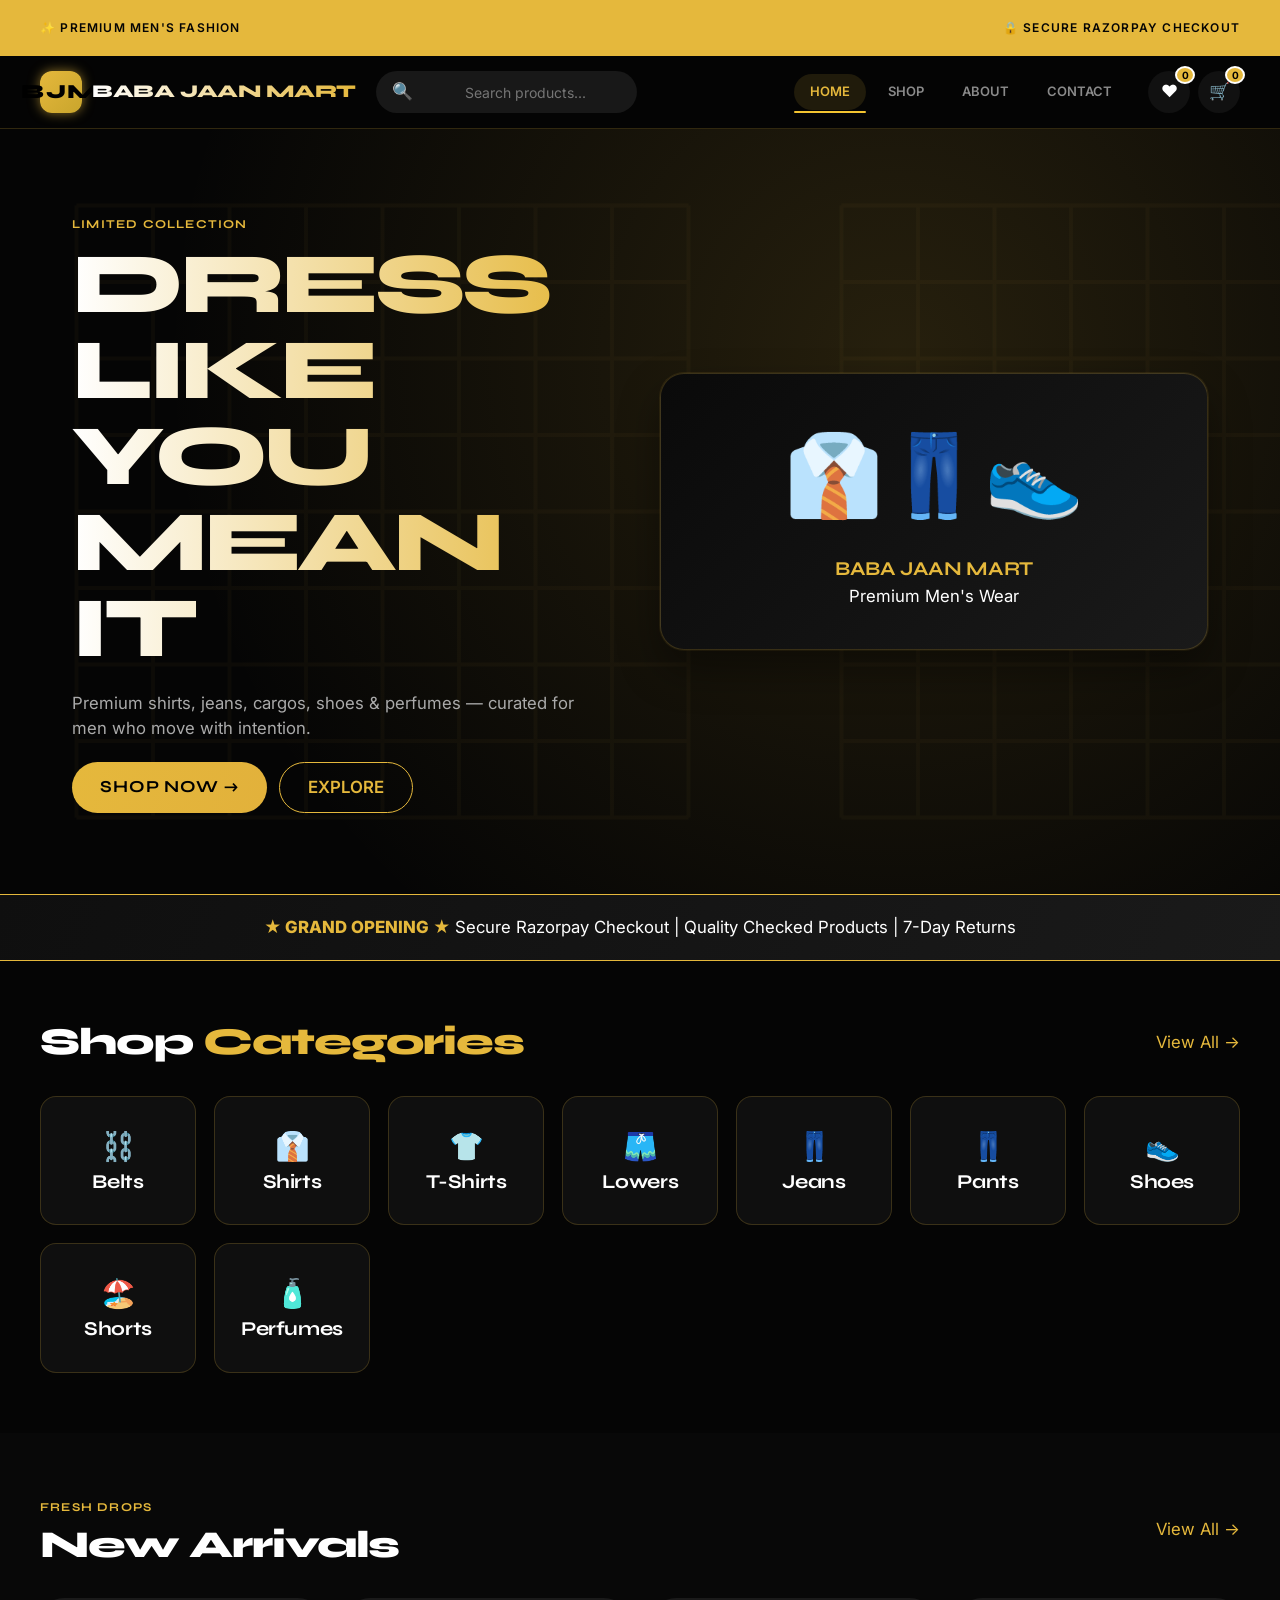
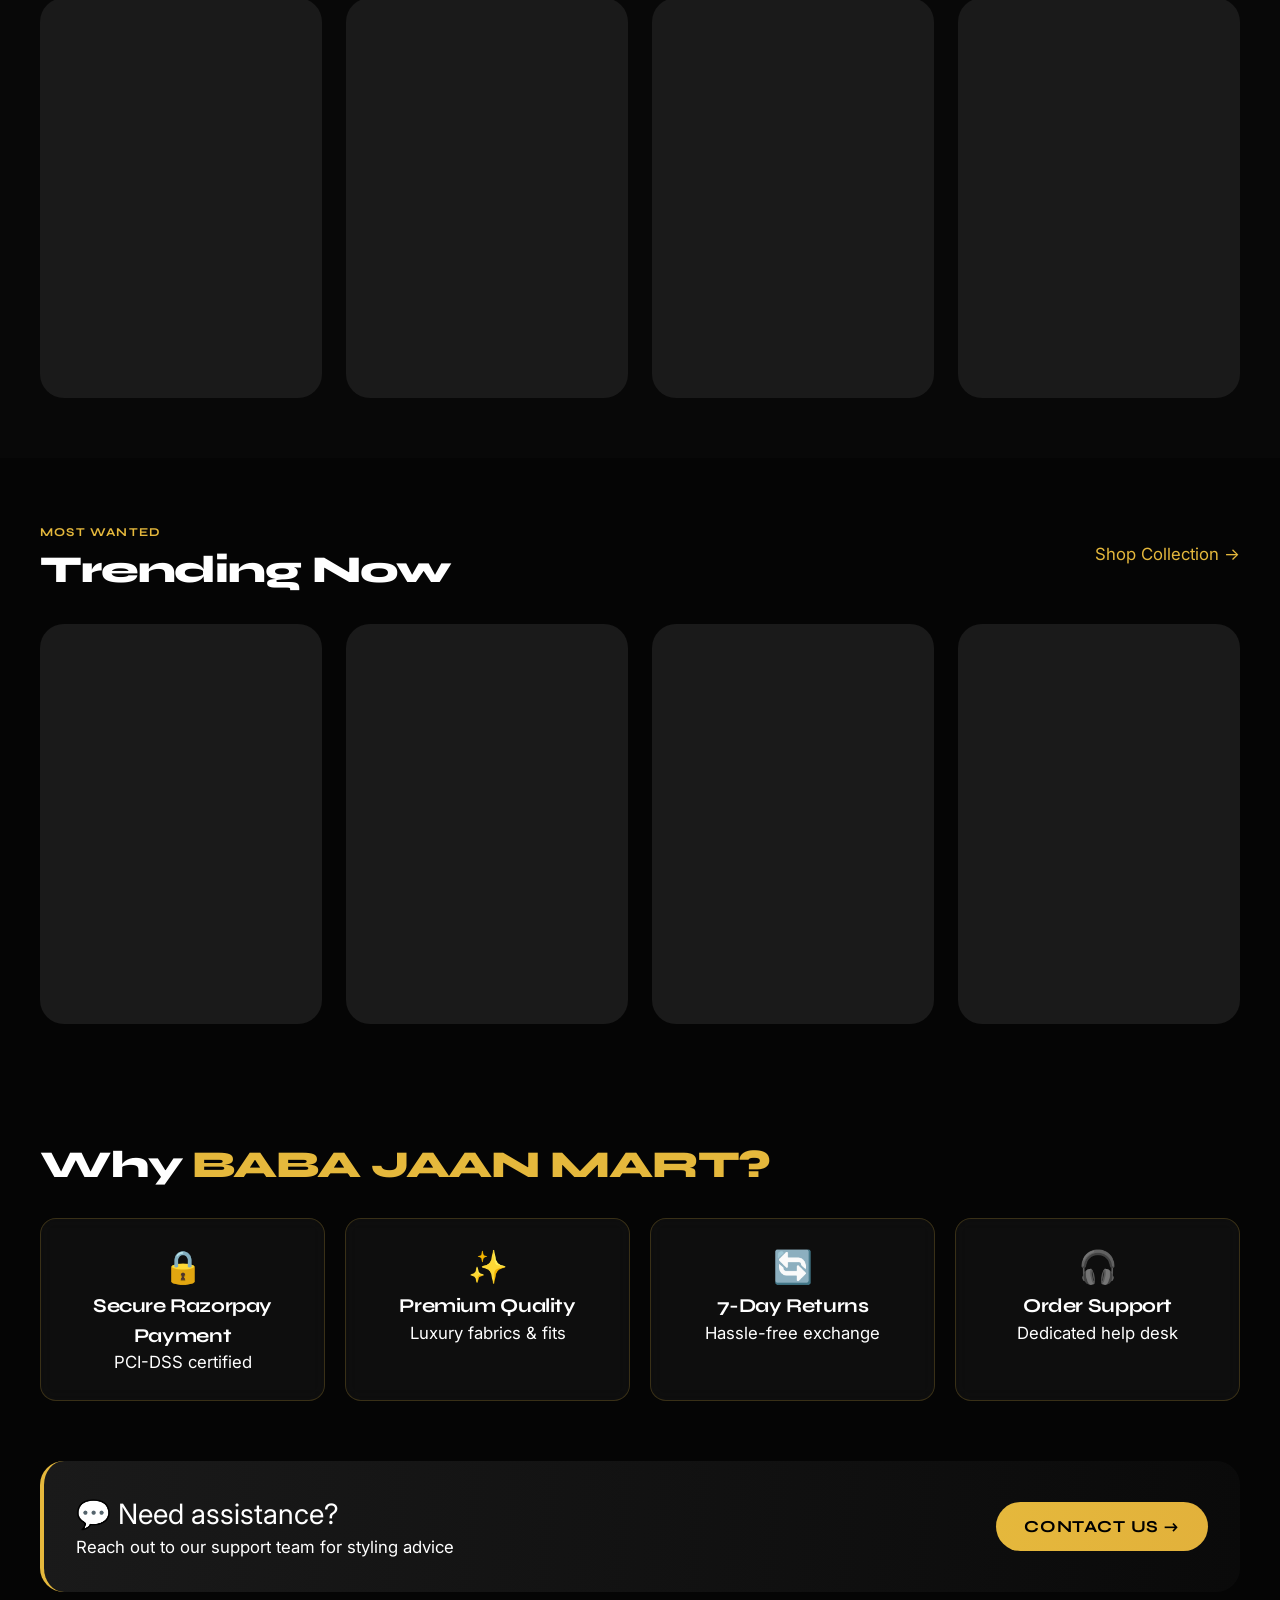
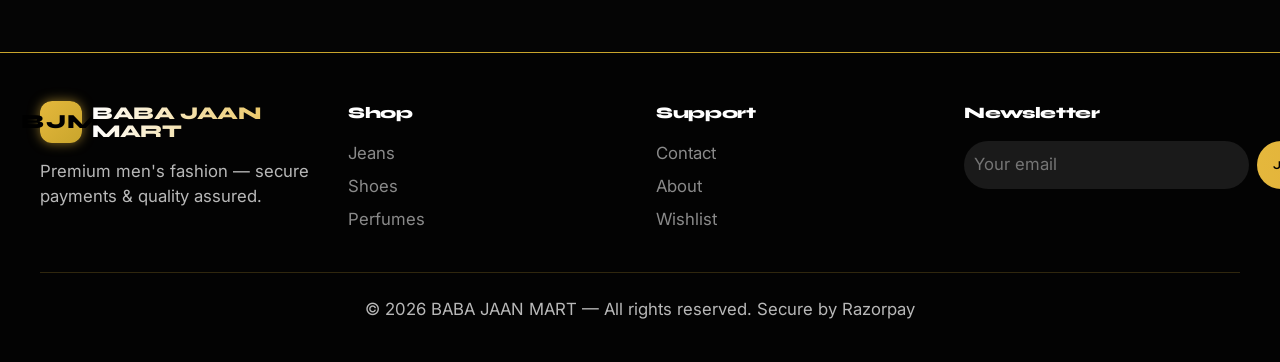
==== commit a3363cef: "Update print statement from 'Hello' to 'Goodbye'" ====
--- a/index.html
+++ b/index.html
@@ -8,1157 +8,534 @@
   <meta name="theme-color" content="#0a0a0a" />
   <link rel="preconnect" href="https://fonts.googleapis.com" />
   <link rel="preconnect" href="https://fonts.gstatic.com" crossorigin />
-  <link href="https://fonts.googleapis.com/css2?family=Barlow+Condensed:ital,wght@0,400;0,600;0,700;0,800;0,900;1,700&family=DM+Sans:wght@300;400;500;600&display=swap" rel="stylesheet" />
+  <link href="https://fonts.googleapis.com/css2?family=Inter:opsz,wght@14..32,300;14..32,400;14..32,500;14..32,600;14..32,700;14..32,800&family=Syne:wght@400;500;600;700;800&display=swap" rel="stylesheet" />
   <link rel="stylesheet" href="css/style.css" />
   <link rel="stylesheet" href="css/responsive.css" />
 
   <style>
-    /* ═══════════════════════════════════════════
-       BJM — PREMIUM STREETWEAR DESIGN SYSTEM
-       Black / White / Yellow • Mobile-First
-    ═══════════════════════════════════════════ */
+    /* ═══════════════════════════════════════════════════════════════
+       BABA JAAN MART — PREMIUM SYSTEM (GLASS + GOLD + BLACK)
+       Preserves all functional IDs, classes, logic, keys.
+    ═══════════════════════════════════════════════════════════════ */
     :root {
-      --ink: #0a0a0a;
-      --ink-2: #111111;
-      --ink-3: #1a1a1a;
-      --surface: #161616;
-      --surface-2: #1e1e1e;
-      --border: rgba(255,255,255,0.08);
-      --border-strong: rgba(255,255,255,0.15);
-      --yellow: #f5e642;
-      --yellow-dim: #d4c82e;
-      --yellow-bg: rgba(245,230,66,0.07);
+      --black: #050505;
+      --black-glass: rgba(5,5,5,0.75);
+      --charcoal: #111111;
+      --gold: #E5B83C;
+      --gold-glow: rgba(229,184,60,0.2);
+      --gold-dim: #c9a52c;
       --white: #ffffff;
-      --off-white: #f0ede6;
-      --muted: #888888;
-      --muted-2: #555555;
-      --red: #ff3b30;
-      --green: #22c55e;
-
-      --font-display: 'Barlow Condensed', sans-serif;
-      --font-body: 'DM Sans', sans-serif;
-
-      --radius-sm: 4px;
-      --radius: 8px;
-      --radius-lg: 14px;
-
-      --header-h: 56px;
-      --strip-h: 32px;
-
-      --ease-out: cubic-bezier(0.16, 1, 0.3, 1);
-      --ease-spring: cubic-bezier(0.34, 1.56, 0.64, 1);
-    }
-
-    [data-theme="light"] {
-      --ink: #f5f5f5;
-      --ink-2: #ffffff;
-      --ink-3: #eeeeee;
-      --surface: #f0ede6;
-      --surface-2: #e8e4db;
-      --border: rgba(0,0,0,0.08);
-      --border-strong: rgba(0,0,0,0.14);
-      --white: #0a0a0a;
-      --off-white: #1a1a1a;
-      --muted: #666666;
-      --muted-2: #999999;
-      --yellow-bg: rgba(245,230,66,0.12);
-    }
-
-    *, *::before, *::after { box-sizing: border-box; margin: 0; padding: 0; }
-
-    html {
-      scroll-behavior: smooth;
-      -webkit-font-smoothing: antialiased;
+      --off-white: #f2eee9;
+      --muted: #8a8a8a;
+      --muted-dark: #5a5a5a;
+      --glass-border: rgba(229,184,60,0.2);
+      --shadow-3d: 0 20px 40px rgba(0,0,0,0.4), 0 0 0 1px rgba(229,184,60,0.1);
+      --shadow-glow: 0 0 18px rgba(229,184,60,0.3);
+      --radius-lg: 24px;
+      --radius-md: 16px;
+      --radius-sm: 10px;
+      --transition: all 0.4s cubic-bezier(0.2, 0.9, 0.4, 1.1);
+    }
+
+    * {
+      margin: 0;
+      padding: 0;
+      box-sizing: border-box;
     }
 
     body {
-      background: var(--ink);
+      background: var(--black);
       color: var(--white);
-      font-family: var(--font-body);
-      font-size: 14px;
-      line-height: 1.6;
+      font-family: 'Inter', sans-serif;
+      line-height: 1.5;
       overflow-x: hidden;
     }
 
-    img { display: block; max-width: 100%; }
-    a { color: inherit; text-decoration: none; }
-    button { cursor: pointer; border: none; background: none; font-family: inherit; }
+    h1, h2, h3, h4, .brand-title, .btn, .section-kicker, .category-card h3, .product-title {
+      font-family: 'Syne', sans-serif;
+      font-weight: 700;
+      letter-spacing: -0.02em;
+    }
 
     .container {
-      width: 100%;
-      max-width: 1280px;
+      max-width: 1400px;
       margin: 0 auto;
-      padding: 0 16px;
-    }
-
-    .skip-link {
-      position: absolute;
-      top: -100px;
-      left: 0;
-      background: var(--yellow);
-      color: var(--ink);
-      padding: 8px 16px;
-      font-weight: 700;
-      z-index: 9999;
-      font-family: var(--font-display);
-      letter-spacing: 0.05em;
+      padding: 0 24px;
+    }
+
+    /* glass morphism */
+    .glass-card {
+      background: rgba(10,10,10,0.65);
+      backdrop-filter: blur(14px);
+      border: 1px solid var(--glass-border);
+      border-radius: var(--radius-lg);
+      box-shadow: 0 8px 32px rgba(0,0,0,0.2);
+      transition: var(--transition);
+    }
+
+    .glass-card:hover {
+      border-color: var(--gold);
+      box-shadow: var(--shadow-glow);
+      transform: translateY(-4px);
+    }
+
+    /* header + top strip */
+    .top-strip {
+      background: var(--gold);
+      color: var(--black);
+      font-size: 12px;
+      font-weight: 600;
       text-transform: uppercase;
-      transition: top 0.2s;
-    }
-    .skip-link:focus { top: 0; }
-
-    /* ─── TOP STRIP ─── */
-    .top-strip {
-      background: var(--yellow);
-      color: var(--ink);
-      font-family: var(--font-display);
-      font-weight: 700;
-      font-size: 11px;
       letter-spacing: 0.1em;
-      text-transform: uppercase;
-      height: var(--strip-h);
-      display: flex;
-      align-items: center;
-      overflow: hidden;
-    }
-    .top-strip .container {
-      display: flex;
-      justify-content: space-between;
-      align-items: center;
-      gap: 12px;
-    }
-    .top-strip-links { display: flex; gap: 16px; }
-    .top-strip-links a { opacity: 0.7; transition: opacity 0.2s; }
-    .top-strip-links a:hover { opacity: 1; }
-
-    /* Marquee on mobile */
-    .top-strip-marquee {
-      display: flex;
-      align-items: center;
-      gap: 32px;
-      animation: marquee 20s linear infinite;
-      white-space: nowrap;
-    }
-    .top-strip-marquee span::before { content: "●"; margin-right: 10px; font-size: 7px; vertical-align: middle; }
-    @keyframes marquee { 0% { transform: translateX(0); } 100% { transform: translateX(-50%); } }
-
-    /* ─── HEADER ─── */
+      padding: 8px 0;
+    }
+
     .site-header {
       position: sticky;
       top: 0;
-      z-index: 1000;
-      background: var(--ink-2);
-      border-bottom: 1px solid var(--border);
-      backdrop-filter: blur(12px);
+      z-index: 1200;
+      background: rgba(5,5,5,0.85);
+      backdrop-filter: blur(20px);
+      border-bottom: 1px solid var(--glass-border);
     }
 
     .navbar {
-      height: var(--header-h);
-      display: flex;
-      align-items: center;
-      gap: 12px;
-    }
-
-    /* Brand */
+      display: flex;
+      align-items: center;
+      gap: 20px;
+      height: 72px;
+    }
+
     .brand {
       display: flex;
       align-items: center;
       gap: 10px;
       text-decoration: none;
+    }
+    .brand-mark {
+      width: 42px;
+      height: 42px;
+      background: linear-gradient(135deg, var(--gold), #c9a52c);
+      color: black;
+      font-family: 'Syne', sans-serif;
+      font-weight: 800;
+      font-size: 20px;
+      display: flex;
+      align-items: center;
+      justify-content: center;
+      border-radius: 12px;
+      box-shadow: 0 0 12px rgba(229,184,60,0.6);
+    }
+    .brand-title {
+      font-size: 18px;
+      font-weight: 800;
+      letter-spacing: -0.02em;
+      background: linear-gradient(to right, #fff, var(--gold));
+      -webkit-background-clip: text;
+      background-clip: text;
+      color: transparent;
+    }
+
+    .desktop-nav {
+      display: flex;
+      gap: 6px;
+      margin-left: auto;
+    }
+    .desktop-nav a {
+      font-size: 13px;
+      font-weight: 600;
+      text-transform: uppercase;
+      padding: 8px 16px;
+      border-radius: 40px;
+      color: var(--muted);
+      transition: var(--transition);
+    }
+    .desktop-nav a:hover, .desktop-nav a.active {
+      background: rgba(229,184,60,0.12);
+      color: var(--gold);
+    }
+
+    .icon-btn {
+      background: rgba(255,255,255,0.05);
+      border-radius: 50%;
+      width: 42px;
+      height: 42px;
+      display: flex;
+      align-items: center;
+      justify-content: center;
+      transition: var(--transition);
+      cursor: pointer;
+      border: none;
       color: var(--white);
-      flex-shrink: 0;
-    }
-    .brand-mark {
-      width: 34px;
-      height: 34px;
-      background: var(--yellow);
-      color: var(--ink);
-      font-family: var(--font-display);
-      font-weight: 900;
-      font-size: 14px;
+    }
+    .icon-btn:hover {
+      background: var(--gold);
+      color: black;
+      transform: scale(1.02);
+    }
+
+    .btn-gold {
+      background: linear-gradient(105deg, var(--gold), #e2b13b);
+      color: black;
+      font-weight: 700;
+      border-radius: 40px;
+      padding: 12px 28px;
+      font-family: 'Syne', sans-serif;
+      text-transform: uppercase;
       letter-spacing: 0.05em;
-      display: flex;
-      align-items: center;
-      justify-content: center;
-      border-radius: var(--radius-sm);
-      flex-shrink: 0;
-    }
-    .brand-text { display: flex; flex-direction: column; line-height: 1.1; }
-    .brand-title {
-      font-family: var(--font-display);
-      font-weight: 800;
-      font-size: 15px;
-      letter-spacing: 0.04em;
-      text-transform: uppercase;
-    }
-    .brand-subtitle {
-      font-size: 9px;
-      letter-spacing: 0.12em;
-      text-transform: uppercase;
-      color: var(--muted);
-      font-weight: 400;
-    }
-
-    /* Desktop Nav */
-    .desktop-nav {
-      display: none;
-      align-items: center;
-      gap: 2px;
-      margin-left: auto;
-    }
-    .desktop-nav a {
-      font-family: var(--font-display);
-      font-weight: 700;
-      font-size: 13px;
-      letter-spacing: 0.08em;
-      text-transform: uppercase;
-      color: var(--muted);
-      padding: 6px 12px;
-      border-radius: var(--radius-sm);
-      transition: color 0.2s, background 0.2s;
-    }
-    .desktop-nav a:hover, .desktop-nav a.active {
-      color: var(--white);
-      background: var(--surface);
-    }
-    .desktop-nav a.active { color: var(--yellow); }
-
-    /* Header search */
-    .header-search {
-      flex: 1;
-      max-width: 340px;
-      display: flex;
-      align-items: center;
-      gap: 8px;
-      background: var(--surface);
-      border: 1px solid var(--border);
-      border-radius: var(--radius-sm);
-      padding: 0 12px;
-      height: 36px;
-      margin-left: auto;
-      transition: border-color 0.2s;
-    }
-    .header-search:focus-within { border-color: var(--yellow); }
-    .header-search svg { width: 14px; height: 14px; color: var(--muted); flex-shrink: 0; }
-    .header-search input {
-      flex: 1;
-      background: none;
+      transition: var(--transition);
+      display: inline-block;
       border: none;
-      outline: none;
-      color: var(--white);
-      font-family: var(--font-body);
-      font-size: 13px;
-    }
-    .header-search input::placeholder { color: var(--muted-2); }
-
-    /* Icon buttons */
-    .icon-btn {
-      width: 38px;
-      height: 38px;
-      display: flex;
-      align-items: center;
-      justify-content: center;
-      border-radius: var(--radius-sm);
-      color: var(--muted);
+      cursor: pointer;
+      text-decoration: none;
+    }
+    .btn-gold:hover {
+      box-shadow: 0 0 20px rgba(229,184,60,0.6);
+      transform: translateY(-2px);
+    }
+
+    .btn-outline {
+      background: transparent;
+      border: 1px solid var(--gold);
+      color: var(--gold);
+      padding: 12px 28px;
+      border-radius: 40px;
+      font-weight: 600;
+      text-decoration: none;
+      display: inline-block;
+    }
+
+    /* HERO with branded background */
+    .hero-premium {
       position: relative;
-      transition: color 0.2s, background 0.2s;
-      flex-shrink: 0;
-    }
-    .icon-btn:hover { color: var(--white); background: var(--surface); }
-    .icon-btn svg { width: 18px; height: 18px; }
-    .icon-badge-count {
+      min-height: 85vh;
+      display: flex;
+      align-items: center;
+      overflow: hidden;
+      isolation: isolate;
+    }
+    .hero-bg-glow {
       position: absolute;
-      top: 4px;
-      right: 4px;
-      background: var(--yellow);
-      color: var(--ink);
-      font-size: 9px;
-      font-weight: 800;
-      font-family: var(--font-display);
-      min-width: 16px;
-      height: 16px;
-      border-radius: 8px;
-      display: flex;
-      align-items: center;
-      justify-content: center;
-      letter-spacing: 0;
-      padding: 0 3px;
-    }
-
-    .nav-left { display: flex; align-items: center; gap: 6px; }
-    .nav-right { display: flex; align-items: center; gap: 2px; margin-left: auto; }
-
-    @media (min-width: 768px) {
-      .desktop-nav { display: flex; }
-      .nav-right { margin-left: 0; }
-      .header-search { margin-left: 0; max-width: 260px; }
-      .show-on-mobile { display: none !important; }
-      .hide-mobile { display: flex !important; }
-    }
-    @media (max-width: 767px) {
-      .hide-mobile { display: none !important; }
-      .header-search { display: none; }
-    }
-
-    /* ─── MOBILE PANELS ─── */
-    .mobile-menu-panel,
-    .mobile-search-panel {
-      position: fixed;
-      inset: 0;
-      z-index: 2000;
-      display: none;
+      width: 100%;
+      height: 100%;
+      background: radial-gradient(circle at 70% 30%, rgba(229,184,60,0.15), transparent 70%);
+      z-index: 0;
+    }
+    .hero-pattern {
+      position: absolute;
+      width: 100%;
+      height: 100%;
+      background-image: url('data:image/svg+xml;utf8,<svg xmlns="http://www.w3.org/2000/svg" viewBox="0 0 100 100" opacity="0.03"><path fill="none" stroke="%23E5B83C" stroke-width="0.5" d="M10 10 L90 10 M10 20 L90 20 M10 30 L90 30 M10 40 L90 40 M10 50 L90 50 M10 60 L90 60 M10 70 L90 70 M10 80 L90 80 M10 90 L90 90 M10 10 L10 90 M20 10 L20 90 M30 10 L30 90 M40 10 L40 90 M50 10 L50 90 M60 10 L60 90 M70 10 L70 90 M80 10 L80 90 M90 10 L90 90"/></svg>');
+      background-repeat: repeat;
       pointer-events: none;
     }
-    .mobile-menu-panel.active,
-    .mobile-search-panel.active {
-      display: block;
-      pointer-events: all;
-    }
-    .overlay {
-      position: absolute;
-      inset: 0;
-      background: rgba(0,0,0,0.7);
-      backdrop-filter: blur(4px);
-      animation: fadeIn 0.2s var(--ease-out);
-    }
-    .mobile-panel {
-      position: absolute;
-      top: 0;
-      left: 0;
-      width: 280px;
-      height: 100%;
-      background: var(--ink-2);
-      border-right: 1px solid var(--border-strong);
-      display: flex;
-      flex-direction: column;
-      animation: slideIn 0.3s var(--ease-out);
-    }
-    .mobile-search-panel .mobile-panel {
-      left: auto;
-      right: 0;
-      border-right: none;
-      border-left: 1px solid var(--border-strong);
-      animation: slideInRight 0.3s var(--ease-out);
-      height: auto;
-      border-radius: 0 0 0 var(--radius-lg);
-      width: 100%;
-    }
-    @keyframes fadeIn { from { opacity: 0; } to { opacity: 1; } }
-    @keyframes slideIn { from { transform: translateX(-100%); } to { transform: translateX(0); } }
-    @keyframes slideInRight { from { transform: translateY(-20px); opacity: 0; } to { transform: translateY(0); opacity: 1; } }
-    @keyframes fadeUp { from { opacity: 0; transform: translateY(24px); } to { opacity: 1; transform: translateY(0); } }
-
-    .panel-header {
-      display: flex;
-      align-items: center;
-      justify-content: space-between;
-      padding: 16px;
-      border-bottom: 1px solid var(--border);
-    }
-    .panel-title {
-      font-family: var(--font-display);
-      font-weight: 800;
-      font-size: 18px;
-      letter-spacing: 0.06em;
-      text-transform: uppercase;
-    }
-    .mobile-nav-links { padding: 8px; flex: 1; overflow-y: auto; }
-    .mobile-nav-links a {
-      display: flex;
-      align-items: center;
-      justify-content: space-between;
-      padding: 14px 12px;
-      font-family: var(--font-display);
-      font-weight: 700;
-      font-size: 16px;
-      letter-spacing: 0.06em;
-      text-transform: uppercase;
-      color: var(--muted);
-      border-radius: var(--radius-sm);
-      transition: color 0.2s, background 0.2s;
-    }
-    .mobile-nav-links a:hover { color: var(--yellow); background: var(--yellow-bg); }
-    .mobile-nav-links a span { font-size: 14px; }
-    .search-box {
-      display: flex;
-      align-items: center;
-      gap: 10px;
-      background: var(--surface);
-      border: 1px solid var(--border);
-      border-radius: var(--radius-sm);
-      padding: 0 14px;
-      height: 44px;
-      margin: 16px;
-    }
-    .search-box svg { width: 16px; height: 16px; color: var(--muted); flex-shrink: 0; }
-    .search-box input {
-      flex: 1;
-      background: none;
-      border: none;
-      outline: none;
-      color: var(--white);
-      font-family: var(--font-body);
-      font-size: 14px;
-    }
-
-    body.menu-open { overflow: hidden; }
-
-    /* ─── HERO ─── */
-    .hero {
-      background: var(--ink);
-      position: relative;
-      overflow: hidden;
-      min-height: 90svh;
-      display: flex;
-      align-items: center;
-    }
-    .hero::before {
-      content: '';
-      position: absolute;
-      top: -40%;
-      right: -20%;
-      width: 70vw;
-      height: 70vw;
-      background: radial-gradient(circle, rgba(245,230,66,0.05) 0%, transparent 60%);
-      pointer-events: none;
-    }
-    .hero-slider { width: 100%; }
-    .hero-slide { display: none; }
-    .hero-slide.active { display: block; }
     .hero-slide-inner {
       display: grid;
-      grid-template-columns: 1fr;
+      grid-template-columns: 1fr 1fr;
       gap: 40px;
       align-items: center;
-      padding: 64px 0 48px;
-    }
-
-    .hero-eyebrow {
-      display: inline-flex;
-      align-items: center;
-      gap: 8px;
-      font-family: var(--font-display);
-      font-size: 11px;
-      font-weight: 700;
-      letter-spacing: 0.14em;
+      position: relative;
+      z-index: 2;
+    }
+    .hero-title {
+      font-size: clamp(44px, 8vw, 86px);
+      font-weight: 800;
+      line-height: 1;
       text-transform: uppercase;
-      color: var(--yellow);
-      background: var(--yellow-bg);
-      border: 1px solid rgba(245,230,66,0.2);
-      padding: 5px 12px;
-      border-radius: 2px;
-      animation: fadeUp 0.6s var(--ease-out) both;
-    }
-    .hero-eyebrow::before { content: '◆'; font-size: 6px; }
-
-    .hero-title {
-      font-family: var(--font-display);
-      font-weight: 900;
-      font-size: clamp(42px, 10vw, 88px);
-      line-height: 0.92;
-      letter-spacing: -0.01em;
-      text-transform: uppercase;
-      margin-top: 20px;
-      animation: fadeUp 0.6s var(--ease-out) 0.1s both;
-    }
-    .hero-title span {
-      color: var(--yellow);
+      background: linear-gradient(to right, #fff, var(--gold));
+      -webkit-background-clip: text;
+      background-clip: text;
+      color: transparent;
+    }
+    .hero-visual-brand {
+      background: linear-gradient(135deg, #0a0a0a, #1a1a1a);
+      border-radius: var(--radius-lg);
+      box-shadow: var(--shadow-3d);
+      padding: 40px;
+      text-align: center;
+      border: 1px solid var(--glass-border);
+    }
+    .hero-visual-brand span {
+      font-size: 80px;
       display: block;
-      font-style: italic;
-    }
-
-    .hero-text {
-      max-width: 440px;
-      font-size: 14px;
-      color: var(--muted);
-      line-height: 1.7;
-      margin-top: 20px;
-      animation: fadeUp 0.6s var(--ease-out) 0.2s both;
-    }
-
-    .hero-actions {
-      display: flex;
-      flex-wrap: wrap;
-      gap: 10px;
-      margin-top: 28px;
-      animation: fadeUp 0.6s var(--ease-out) 0.3s both;
-    }
-
-    .hero-stats {
-      display: flex;
-      gap: 28px;
-      margin-top: 36px;
-      padding-top: 28px;
-      border-top: 1px solid var(--border);
-      animation: fadeUp 0.6s var(--ease-out) 0.4s both;
-    }
-    .hero-stat strong {
-      display: block;
-      font-family: var(--font-display);
-      font-size: 16px;
+    }
+
+    /* banner sale */
+    .promo-banner {
+      background: linear-gradient(115deg, #0f0f0f, #1a1a1a);
+      border-top: 1px solid var(--gold);
+      border-bottom: 1px solid var(--gold);
+      padding: 20px 0;
+      text-align: center;
+    }
+    .gold-text {
+      color: var(--gold);
       font-weight: 800;
-      letter-spacing: 0.04em;
-      text-transform: uppercase;
-      color: var(--yellow);
-    }
-    .hero-stat span {
-      font-size: 11px;
-      color: var(--muted);
-      line-height: 1.4;
-    }
-
-    .hero-visual {
-      position: relative;
-      border-radius: var(--radius-lg);
-      overflow: hidden;
-      aspect-ratio: 4/5;
-      animation: fadeUp 0.8s var(--ease-out) 0.15s both;
-    }
-    .hero-visual::after {
-      content: '';
-      position: absolute;
-      inset: 0;
-      background: linear-gradient(to top, rgba(10,10,10,0.6) 0%, transparent 50%);
-    }
-    .hero-visual img {
-      width: 100%;
-      height: 100%;
-      object-fit: cover;
-      transition: transform 8s linear;
-    }
-    .hero-visual img:hover { transform: scale(1.04); }
-
-    .hero-dots {
-      display: flex;
-      gap: 6px;
-      margin-top: 28px;
-    }
-    .hero-dot {
-      width: 6px;
-      height: 6px;
-      border-radius: 50%;
-      background: var(--muted-2);
-      transition: all 0.3s;
-    }
-    .hero-dot.active {
-      width: 22px;
-      border-radius: 3px;
-      background: var(--yellow);
-    }
-
-    @media (min-width: 768px) {
-      .hero-slide-inner {
-        grid-template-columns: 1fr 1fr;
-        padding: 80px 0 60px;
-      }
-      .hero-visual { order: 2; }
-      .hero-content { order: 1; }
-    }
-
-    /* ─── BUTTONS ─── */
-    .btn {
-      display: inline-flex;
-      align-items: center;
-      justify-content: center;
-      gap: 6px;
-      font-family: var(--font-display);
-      font-weight: 700;
-      font-size: 13px;
-      letter-spacing: 0.08em;
-      text-transform: uppercase;
-      padding: 0 20px;
-      height: 42px;
-      border-radius: var(--radius-sm);
-      border: 1px solid transparent;
-      transition: all 0.2s var(--ease-out);
-      white-space: nowrap;
-      cursor: pointer;
-      text-decoration: none;
-    }
-    .btn-accent {
-      background: var(--yellow);
-      color: var(--ink);
-      border-color: var(--yellow);
-    }
-    .btn-accent:hover {
-      background: #fff;
-      border-color: #fff;
-      transform: translateY(-1px);
-      box-shadow: 0 8px 24px rgba(245,230,66,0.25);
-    }
-    .btn-primary {
-      background: var(--white);
-      color: var(--ink);
-    }
-    .btn-primary:hover {
-      background: var(--yellow);
-      border-color: var(--yellow);
-      transform: translateY(-1px);
-    }
-    .btn-secondary {
-      background: transparent;
-      border-color: var(--border-strong);
-      color: var(--white);
-    }
-    .btn-secondary:hover {
-      border-color: var(--white);
-      background: var(--surface);
-    }
-    .btn-ghost {
-      background: transparent;
-      border-color: var(--border);
-      color: var(--muted);
-      font-size: 12px;
-    }
-    .btn-ghost:hover { border-color: var(--yellow); color: var(--yellow); }
-    .btn-sm { height: 34px; font-size: 11px; padding: 0 14px; }
-
-    /* ─── SECTIONS ─── */
-    .section { padding: 64px 0; }
-    .section-sm { padding: 24px 0; }
-    .bg-surface { background: var(--surface); }
-    .bg-surface-2 { background: var(--surface-2); }
-
-    .section-title-wrap {
-      display: flex;
-      align-items: flex-end;
-      justify-content: space-between;
-      gap: 16px;
-      margin-bottom: 32px;
-      flex-wrap: wrap;
-    }
-    .section-kicker {
-      font-family: var(--font-display);
-      font-size: 10px;
-      font-weight: 700;
-      letter-spacing: 0.18em;
-      text-transform: uppercase;
-      color: var(--yellow);
-      margin-bottom: 6px;
-    }
-    .section-title {
-      font-family: var(--font-display);
-      font-weight: 900;
-      font-size: clamp(28px, 6vw, 48px);
-      letter-spacing: -0.01em;
-      text-transform: uppercase;
-      line-height: 1;
-    }
-    .section-subtitle {
-      font-size: 13px;
-      color: var(--muted);
-      max-width: 440px;
-      margin-top: 8px;
-      line-height: 1.6;
-    }
-
-    /* ─── FILTER CHIPS ─── */
-    .filter-chip-row {
-      display: flex;
-      gap: 8px;
-      overflow-x: auto;
-      padding-bottom: 4px;
-      -ms-overflow-style: none;
-      scrollbar-width: none;
-    }
-    .filter-chip-row::-webkit-scrollbar { display: none; }
-    .filter-chip {
-      flex-shrink: 0;
-      font-family: var(--font-display);
-      font-weight: 700;
-      font-size: 11px;
-      letter-spacing: 0.1em;
-      text-transform: uppercase;
-      padding: 7px 14px;
-      border-radius: 2px;
-      border: 1px solid var(--border-strong);
-      color: var(--muted);
-      transition: all 0.2s;
-      white-space: nowrap;
-    }
-    .filter-chip:hover {
-      background: var(--yellow);
-      border-color: var(--yellow);
-      color: var(--ink);
-    }
-
-    /* ─── CATEGORIES GRID ─── */
-    .categories-grid {
+    }
+
+    /* categories 3D grid */
+    .categories-3d-grid {
       display: grid;
-      grid-template-columns: repeat(2, 1fr);
-      gap: 10px;
-    }
-    @media (min-width: 640px) { .categories-grid { grid-template-columns: repeat(3, 1fr); } }
-    @media (min-width: 1024px) { .categories-grid { grid-template-columns: repeat(6, 1fr); } }
-
-    .category-card {
-      display: flex;
-      flex-direction: column;
-      gap: 6px;
-      padding: 20px 16px;
-      background: var(--surface);
-      border: 1px solid var(--border);
-      border-radius: var(--radius);
+      grid-template-columns: repeat(auto-fill, minmax(150px, 1fr));
+      gap: 18px;
+    }
+    .category-3d-card {
+      background: rgba(20,20,20,0.7);
+      backdrop-filter: blur(8px);
+      border: 1px solid rgba(229,184,60,0.2);
+      border-radius: var(--radius-md);
+      padding: 28px 12px;
+      text-align: center;
+      transition: var(--transition);
       text-decoration: none;
       color: var(--white);
-      transition: all 0.25s var(--ease-out);
-      position: relative;
-      overflow: hidden;
-    }
-    .category-card::before {
-      content: '';
-      position: absolute;
-      bottom: 0;
-      left: 0;
-      width: 100%;
-      height: 2px;
-      background: var(--yellow);
-      transform: scaleX(0);
-      transform-origin: left;
-      transition: transform 0.3s var(--ease-out);
-    }
-    .category-card:hover {
-      border-color: var(--border-strong);
-      background: var(--surface-2);
-      transform: translateY(-2px);
-    }
-    .category-card:hover::before { transform: scaleX(1); }
-    .category-card h3 {
-      font-family: var(--font-display);
-      font-weight: 800;
-      font-size: 16px;
-      letter-spacing: 0.04em;
-      text-transform: uppercase;
-    }
-    .category-card p {
-      font-size: 11px;
-      color: var(--muted);
-      line-height: 1.5;
-    }
-    .btn-link {
-      font-family: var(--font-display);
-      font-size: 11px;
-      font-weight: 700;
-      letter-spacing: 0.1em;
-      text-transform: uppercase;
-      color: var(--yellow);
-      margin-top: auto;
-    }
-
-    /* ─── PRODUCT CARDS ─── */
+      display: block;
+    }
+    .category-3d-card:hover {
+      border-color: var(--gold);
+      transform: translateY(-6px) scale(1.02);
+      background: rgba(229,184,60,0.05);
+    }
+
+    /* product cards premium */
     .products-grid {
       display: grid;
-      grid-template-columns: repeat(2, 1fr);
-      gap: 10px;
-    }
-    @media (min-width: 640px) { .products-grid { grid-template-columns: repeat(3, 1fr); gap: 12px; } }
-    @media (min-width: 1024px) { .products-grid { grid-template-columns: repeat(4, 1fr); } }
-
-    .product-card {
-      background: var(--surface);
-      border: 1px solid var(--border);
-      border-radius: var(--radius);
+      grid-template-columns: repeat(4, 1fr);
+      gap: 24px;
+    }
+    @media (max-width: 1024px) {
+      .products-grid { grid-template-columns: repeat(2, 1fr); }
+    }
+    @media (max-width: 640px) {
+      .products-grid { grid-template-columns: 1fr; }
+    }
+
+    .product-card-premium {
+      background: rgba(15,15,15,0.8);
+      backdrop-filter: blur(12px);
+      border-radius: var(--radius-lg);
+      border: 1px solid rgba(229,184,60,0.15);
+      overflow: hidden;
+      transition: var(--transition);
+    }
+    .product-card-premium:hover {
+      transform: translateY(-8px);
+      border-color: var(--gold);
+      box-shadow: 0 20px 35px -12px rgba(0,0,0,0.5), 0 0 0 1px rgba(229,184,60,0.3);
+    }
+    .product-media {
+      aspect-ratio: 3/4;
       overflow: hidden;
       position: relative;
-      transition: all 0.25s var(--ease-out);
-      display: flex;
-      flex-direction: column;
-    }
-    .product-card:hover {
-      border-color: var(--border-strong);
-      transform: translateY(-3px);
-      box-shadow: 0 16px 40px rgba(0,0,0,0.4);
-    }
-
-    .product-media {
-      position: relative;
-      aspect-ratio: 3/4;
-      overflow: hidden;
-      background: var(--surface-2);
     }
     .product-media img {
       width: 100%;
       height: 100%;
       object-fit: cover;
-      transition: transform 0.5s var(--ease-out);
-    }
-    .product-card:hover .product-media img { transform: scale(1.06); }
-
+      transition: transform 0.5s ease;
+    }
+    .product-card-premium:hover .product-media img {
+      transform: scale(1.05);
+    }
+    .product-info {
+      padding: 16px;
+    }
+    .product-category {
+      font-size: 11px;
+      text-transform: uppercase;
+      color: var(--gold);
+      letter-spacing: 0.05em;
+    }
+    .product-title {
+      font-size: 16px;
+      margin: 6px 0;
+      font-weight: 700;
+    }
+    .price-row {
+      display: flex;
+      gap: 8px;
+      align-items: baseline;
+      margin: 8px 0;
+    }
+    .price-current {
+      font-size: 18px;
+      font-weight: 700;
+      color: var(--gold);
+    }
+    .price-old {
+      font-size: 13px;
+      text-decoration: line-through;
+      color: var(--muted);
+    }
+    .price-discount {
+      font-size: 12px;
+      color: #22c55e;
+    }
+    .product-card-actions {
+      display: flex;
+      gap: 10px;
+      margin-top: 12px;
+    }
+    .btn-primary {
+      background: var(--gold);
+      color: black;
+      padding: 8px 16px;
+      border-radius: 40px;
+      text-decoration: none;
+      font-weight: 600;
+      font-size: 12px;
+      flex: 1;
+      text-align: center;
+    }
+    .add-cart-btn {
+      background: rgba(255,255,255,0.1);
+      border: 1px solid var(--glass-border);
+      border-radius: 40px;
+      width: 38px;
+      cursor: pointer;
+      font-size: 18px;
+      transition: var(--transition);
+    }
+    .add-cart-btn:hover {
+      background: var(--gold);
+      color: black;
+    }
+    .wishlist-btn {
+      background: rgba(0,0,0,0.5);
+      border-radius: 50%;
+      width: 36px;
+      height: 36px;
+      border: 1px solid var(--glass-border);
+      cursor: pointer;
+      font-size: 18px;
+      transition: var(--transition);
+    }
+    .wishlist-btn.active {
+      color: red;
+      background: rgba(255,0,0,0.2);
+      border-color: red;
+    }
     .product-badges {
       position: absolute;
-      top: 8px;
-      left: 8px;
-      display: flex;
-      flex-direction: column;
-      gap: 4px;
+      top: 10px;
+      left: 10px;
+      display: flex;
+      gap: 6px;
     }
     .badge {
-      display: inline-flex;
-      align-items: center;
-      font-family: var(--font-display);
-      font-weight: 700;
-      font-size: 9px;
-      letter-spacing: 0.1em;
-      text-transform: uppercase;
-      padding: 3px 8px;
-      border-radius: 2px;
-      background: var(--ink-2);
-      color: var(--muted);
-      border: 1px solid var(--border-strong);
+      background: black;
+      padding: 4px 8px;
+      border-radius: 20px;
+      font-size: 10px;
+      font-weight: bold;
     }
     .badge-primary {
-      background: var(--yellow);
-      color: var(--ink);
-      border-color: var(--yellow);
-    }
-    .badge-dark {
-      background: var(--ink);
-      color: var(--white);
-      border-color: var(--border-strong);
-    }
-
-    .product-actions-top {
-      position: absolute;
-      top: 8px;
-      right: 8px;
-    }
-    .wishlist-btn {
-      width: 32px;
-      height: 32px;
-      background: var(--ink-2);
-      border: 1px solid var(--border);
-      border-radius: 50%;
-      font-size: 14px;
-      color: var(--muted-2);
-      transition: all 0.2s;
-      display: flex;
-      align-items: center;
-      justify-content: center;
-    }
-    .wishlist-btn:hover, .wishlist-btn.active {
-      background: rgba(255,59,48,0.1);
-      border-color: var(--red);
-      color: var(--red);
-    }
-
-    .product-info {
-      padding: 12px;
-      display: flex;
-      flex-direction: column;
-      gap: 4px;
-      flex: 1;
-    }
-    .product-category {
-      font-family: var(--font-display);
-      font-size: 9px;
-      font-weight: 700;
-      letter-spacing: 0.12em;
-      text-transform: uppercase;
-      color: var(--yellow);
-    }
-    .product-title {
-      font-family: var(--font-display);
-      font-weight: 700;
-      font-size: 14px;
-      letter-spacing: 0.02em;
-      text-transform: uppercase;
-      line-height: 1.2;
-      display: -webkit-box;
-      -webkit-line-clamp: 2;
-      -webkit-box-orient: vertical;
-      overflow: hidden;
-    }
-    .price-row {
-      display: flex;
-      align-items: baseline;
-      gap: 6px;
-      flex-wrap: wrap;
-      margin-top: 4px;
-    }
-    .price-current {
-      font-family: var(--font-display);
-      font-weight: 800;
-      font-size: 16px;
-      color: var(--white);
-      letter-spacing: 0.02em;
-    }
-    .price-old {
-      font-size: 11px;
-      color: var(--muted-2);
-      text-decoration: line-through;
-    }
-    .price-discount {
-      font-family: var(--font-display);
-      font-size: 10px;
-      font-weight: 700;
-      color: var(--yellow);
-      letter-spacing: 0.04em;
-    }
-    .product-meta {
-      display: flex;
-      align-items: center;
-      justify-content: space-between;
-      margin-top: 4px;
-    }
-    .product-rating {
-      font-family: var(--font-display);
-      font-size: 11px;
-      font-weight: 600;
-      color: var(--muted);
-      display: flex;
-      align-items: center;
-      gap: 3px;
-    }
-    .star { color: var(--yellow); }
-    .product-stock {
-      font-family: var(--font-display);
-      font-size: 9px;
-      font-weight: 700;
-      letter-spacing: 0.08em;
-      text-transform: uppercase;
-    }
-    .in-stock { color: var(--green); }
-    .low-stock { color: var(--yellow); }
-    .out-stock { color: var(--red); }
-
-    .product-card-actions {
-      display: flex;
-      gap: 6px;
-      margin-top: 10px;
-    }
-    .product-card-actions .btn {
-      flex: 1;
-      height: 36px;
-      font-size: 11px;
-    }
-    .add-cart-btn {
-      width: 36px;
-      height: 36px;
-      background: var(--yellow);
-      color: var(--ink);
-      border-radius: var(--radius-sm);
-      font-size: 20px;
-      font-weight: 700;
-      display: flex;
-      align-items: center;
-      justify-content: center;
-      flex-shrink: 0;
-      transition: all 0.2s;
-    }
-    .add-cart-btn:hover {
-      background: #fff;
-      transform: scale(1.08);
-    }
-
-    /* Skeleton */
-    .skeleton-card { min-height: 340px; }
-    .skeleton {
-      background: var(--surface);
-      border: 1px solid var(--border);
-      border-radius: var(--radius);
-      position: relative;
-      overflow: hidden;
-    }
-    .skeleton::after {
-      content: '';
-      position: absolute;
-      inset: 0;
-      background: linear-gradient(90deg, transparent 0%, rgba(255,255,255,0.04) 50%, transparent 100%);
-      animation: shimmer 1.4s infinite;
-    }
-    @keyframes shimmer {
-      0% { transform: translateX(-100%); }
-      100% { transform: translateX(100%); }
-    }
-
-    /* ─── COLLECTION GRID ─── */
-    .collection-grid {
-      display: grid;
-      grid-template-columns: 1fr 1fr;
-      gap: 10px;
-    }
-    @media (max-width: 639px) { .collection-grid { grid-template-columns: 1fr; } }
-
-    .collection-card {
-      padding: 28px 24px;
-      border-radius: var(--radius-lg);
-      border: 1px solid var(--border);
-      background: var(--surface);
-      transition: all 0.25s var(--ease-out);
-      position: relative;
-      overflow: hidden;
-    }
-    .collection-card.dark {
-      background: var(--ink-3);
-      border-color: var(--border-strong);
-    }
-    .collection-card:hover {
-      border-color: var(--yellow);
-      transform: translateY(-2px);
-    }
-    .collection-card h3 {
-      font-family: var(--font-display);
-      font-weight: 900;
-      font-size: 28px;
-      letter-spacing: -0.01em;
-      text-transform: uppercase;
-      margin-top: 12px;
-    }
-    .collection-card p {
-      font-size: 13px;
-      color: var(--muted);
-      margin-top: 8px;
-      line-height: 1.6;
-    }
-    .collection-card .btn-link {
-      display: inline-block;
-      margin-top: 20px;
-    }
-
-    /* ─── TRUST GRID ─── */
+      background: var(--gold);
+      color: black;
+    }
+
+    /* trust badges */
     .trust-grid {
       display: grid;
-      grid-template-columns: repeat(2, 1fr);
-      gap: 10px;
-    }
-    @media (min-width: 768px) { .trust-grid { grid-template-columns: repeat(4, 1fr); } }
-
-    .trust-card {
-      padding: 24px 20px;
-      background: var(--surface);
-      border: 1px solid var(--border);
-      border-radius: var(--radius);
-      transition: all 0.25s var(--ease-out);
-    }
-    .trust-card:hover {
-      border-color: var(--yellow);
-      background: var(--yellow-bg);
-    }
-    .trust-icon {
-      font-size: 22px;
-      margin-bottom: 12px;
-      display: block;
-    }
-    .trust-card h3 {
-      font-family: var(--font-display);
-      font-weight: 800;
-      font-size: 15px;
-      letter-spacing: 0.04em;
-      text-transform: uppercase;
-      margin-bottom: 6px;
-    }
-    .trust-card p { font-size: 12px; color: var(--muted); line-height: 1.6; }
-
-    /* ─── REVEAL ANIMATION ─── */
-    .reveal {
-      opacity: 0;
-      transform: translateY(20px);
-      transition: opacity 0.5s var(--ease-out), transform 0.5s var(--ease-out);
-    }
-    .reveal.show { opacity: 1; transform: translateY(0); }
-
-    /* ─── EMPTY STATE ─── */
-    .empty-state {
+      grid-template-columns: repeat(4, 1fr);
+      gap: 20px;
+    }
+    .trust-badge {
+      background: rgba(20,20,20,0.6);
+      backdrop-filter: blur(8px);
+      border-radius: var(--radius-md);
+      padding: 24px;
       text-align: center;
-      padding: 48px 24px;
-      color: var(--muted);
-    }
-    .empty-state-icon { font-size: 40px; margin-bottom: 16px; }
-    .empty-state h3 {
-      font-family: var(--font-display);
-      font-size: 20px;
-      font-weight: 800;
-      text-transform: uppercase;
-      margin-bottom: 8px;
-      color: var(--white);
-    }
-    .empty-state p { font-size: 13px; }
-
-    /* ─── FOOTER ─── */
-    .footer { background: var(--ink-2); border-top: 1px solid var(--border); }
-    .footer-top { padding: 56px 0 40px; }
-    .footer-grid {
-      display: grid;
-      grid-template-columns: 1fr;
-      gap: 36px;
-    }
-    @media (min-width: 640px) { .footer-grid { grid-template-columns: 1.5fr 1fr 1fr 1.5fr; gap: 24px; } }
-
-    .footer-brand p {
-      font-size: 12px;
-      color: var(--muted);
-      margin-top: 14px;
-      line-height: 1.7;
-      max-width: 240px;
-    }
-    .footer-col h4 {
-      font-family: var(--font-display);
-      font-size: 11px;
-      font-weight: 800;
-      letter-spacing: 0.14em;
-      text-transform: uppercase;
-      color: var(--muted);
-      margin-bottom: 14px;
-    }
-    .footer-links { display: flex; flex-direction: column; gap: 10px; }
-    .footer-links a {
-      font-size: 13px;
-      color: var(--muted);
-      transition: color 0.2s;
-    }
-    .footer-links a:hover { color: var(--yellow); }
-    .footer-newsletter p { font-size: 12px; color: var(--muted); margin-bottom: 12px; line-height: 1.6; }
-    .footer-newsletter-form {
-      display: flex;
-      gap: 6px;
-    }
-    .footer-newsletter-form input {
-      flex: 1;
-      background: var(--surface);
-      border: 1px solid var(--border);
-      border-radius: var(--radius-sm);
-      padding: 0 12px;
-      height: 38px;
-      color: var(--white);
-      font-family: var(--font-body);
-      font-size: 12px;
+      border: 1px solid rgba(229,184,60,0.2);
+    }
+
+    /* contact CTA */
+    .contact-cta {
+      background: linear-gradient(95deg, #1a1a1a, #0a0a0a);
+      border-radius: var(--radius-lg);
+      padding: 32px;
+      display: flex;
+      align-items: center;
+      justify-content: space-between;
+      flex-wrap: wrap;
+      gap: 20px;
+      border-left: 4px solid var(--gold);
+    }
+
+    /* footer */
+    .footer {
+      background: #030303;
+      border-top: 1px solid var(--gold-dim);
+      padding: 48px 0 24px;
+    }
+
+    .header-search {
+      display: flex;
+      align-items: center;
+      background: rgba(255,255,255,0.08);
+      border-radius: 40px;
+      padding: 0 16px;
+      height: 42px;
+      gap: 8px;
+    }
+    .header-search input {
+      background: transparent;
+      border: none;
+      color: white;
       outline: none;
-      transition: border-color 0.2s;
-    }
-    .footer-newsletter-form input:focus { border-color: var(--yellow); }
-    .footer-newsletter-form input::placeholder { color: var(--muted-2); }
-
-    .footer-bottom {
-      border-top: 1px solid var(--border);
-      padding: 18px 0;
-    }
-    .footer-bottom-inner {
-      display: flex;
-      align-items: center;
-      justify-content: space-between;
-      gap: 12px;
-      flex-wrap: wrap;
-    }
-    .footer-bottom p { font-size: 11px; color: var(--muted-2); }
-    .footer-bottom-links {
-      display: flex;
-      gap: 16px;
-    }
-    .footer-bottom-links a {
-      font-family: var(--font-display);
+      font-size: 14px;
+      width: 200px;
+    }
+    .icon-badge-count {
+      position: absolute;
+      top: -5px;
+      right: -5px;
+      background: var(--gold);
+      color: black;
+      border-radius: 50%;
+      width: 18px;
+      height: 18px;
       font-size: 10px;
-      font-weight: 700;
-      letter-spacing: 0.1em;
-      text-transform: uppercase;
-      color: var(--muted-2);
-      transition: color 0.2s;
-    }
-    .footer-bottom-links a:hover { color: var(--yellow); }
-
-    /* ─── UTILITY ─── */
-    @media (prefers-reduced-motion: reduce) {
-      *, *::before, *::after { animation-duration: 0.01ms !important; transition-duration: 0.01ms !important; }
-    }
+      display: flex;
+      align-items: center;
+      justify-content: center;
+      font-weight: bold;
+    }
+    .icon-btn { position: relative; }
+
+    @media (max-width: 768px) {
+      .desktop-nav, .header-search { display: none !important; }
+      .hero-slide-inner { grid-template-columns: 1fr; }
+      .trust-grid { grid-template-columns: 1fr 1fr; }
+      .categories-3d-grid { grid-template-columns: repeat(3, 1fr); }
+    }
+    .show-on-mobile { display: none; }
+    @media (max-width: 768px) {
+      .show-on-mobile { display: flex !important; }
+      .hide-mobile { display: none !important; }
+    }
+    .mobile-menu-panel, .mobile-search-panel { display: none; position: fixed; inset: 0; z-index: 2000; }
+    .mobile-menu-panel.active, .mobile-search-panel.active { display: block; }
+    .overlay { position: absolute; inset: 0; background: rgba(0,0,0,0.8); }
+    .mobile-panel { position: absolute; top: 0; left: 0; width: 280px; height: 100%; background: #0a0a0a; padding: 20px; }
+    .panel-header { display: flex; justify-content: space-between; margin-bottom: 20px; }
+    .mobile-nav-links a { display: block; padding: 12px 0; color: white; text-decoration: none; }
+    .search-box { display: flex; gap: 10px; margin-top: 20px; }
+    .search-box input { flex: 1; padding: 10px; border-radius: 8px; border: 1px solid var(--gold); background: black; color: white; }
+    .skeleton-card { height: 400px; background: #1a1a1a; border-radius: var(--radius-lg); }
+    .empty-state { text-align: center; padding: 60px; color: var(--muted); grid-column: 1/-1; }
+    .section { padding: 60px 0; }
+    .section-title-wrap { display: flex; justify-content: space-between; align-items: center; margin-bottom: 32px; flex-wrap: wrap; }
+    .section-title { font-size: 38px; }
+    .section-kicker { color: var(--gold); text-transform: uppercase; letter-spacing: 0.1em; font-size: 12px; }
+    .btn-ghost { color: var(--gold); text-decoration: none; }
+    .footer-grid { display: grid; grid-template-columns: repeat(auto-fit, minmax(200px, 1fr)); gap: 32px; }
+    .footer-col a { display: block; color: var(--muted); text-decoration: none; margin: 8px 0; }
+    .footer-newsletter-form { display: flex; gap: 8px; margin-top: 12px; }
+    .footer-newsletter-form input { flex: 1; padding: 10px; border-radius: 40px; border: none; background: #1a1a1a; color: white; }
+    .btn-sm { padding: 8px 16px; font-size: 12px; }
+    .footer-bottom { text-align: center; margin-top: 32px; padding-top: 24px; border-top: 1px solid var(--glass-border); }
+    .bg-surface-2 { background: #080808; }
   </style>
 </head>
 <body>
@@ -1166,739 +543,237 @@
 
   <header class="site-header">
     <div class="top-strip">
-      <div class="container">
-        <div class="top-strip-marquee" aria-hidden="true">
-          <span>Premium Men's Fashion</span>
-          <span>Fast Delivery Across India</span>
-          <span>Secure Razorpay Checkout</span>
-          <span>New Drops Every Week</span>
-          <span>Premium Men's Fashion</span>
-          <span>Fast Delivery Across India</span>
-          <span>Secure Razorpay Checkout</span>
-          <span>New Drops Every Week</span>
-        </div>
-        <div class="top-strip-links">
-          <a href="about.html">About</a>
-          <a href="contact.html">Contact</a>
-        </div>
+      <div class="container" style="display: flex; justify-content: space-between;">
+        <span>✨ PREMIUM MEN'S FASHION</span>
+        <span>🔒 SECURE RAZORPAY CHECKOUT</span>
       </div>
     </div>
-
     <div class="container">
       <div class="navbar">
         <div class="nav-left">
-          <button class="icon-btn menu-toggle show-on-mobile" type="button" aria-label="Open menu">
-            <svg viewBox="0 0 24 24" fill="none" stroke="currentColor" stroke-width="2" aria-hidden="true">
-              <path d="M3 12h18M3 6h18M3 18h18"/>
-            </svg>
-          </button>
-
-          <a href="index.html" class="brand" aria-label="BABA JAAN MART home">
-            <span class="brand-mark">BJ</span>
-            <span class="brand-text">
-              <span class="brand-title">BABA JAAN MART</span>
-              <span class="brand-subtitle">Premium Men's Wear</span>
-            </span>
+          <button class="icon-btn menu-toggle show-on-mobile" type="button" aria-label="Menu">☰</button>
+          <a href="index.html" class="brand">
+            <img src="/logo.png" alt="BABA JAAN MART" style="height: 42px; width: auto; display: none;" onerror="this.style.display='none'; this.nextElementSibling.style.display='flex';">
+            <span class="brand-mark" style="display: none;">BJM</span>
+            <span class="brand-text"><span class="brand-title">BABA JAAN MART</span></span>
           </a>
         </div>
-
-        <form class="header-search" id="headerSearchForm">
-          <svg viewBox="0 0 24 24" fill="none" stroke="currentColor" stroke-width="2" aria-hidden="true">
-            <circle cx="11" cy="11" r="7"></circle>
-            <path d="M20 20L17 17"></path>
-          </svg>
-          <input type="search" id="headerSearchInput" placeholder="Search jeans, shirts, cargos..." aria-label="Search products" />
+        <form class="header-search" id="headerSearchForm" onsubmit="event.preventDefault(); const val=document.getElementById('headerSearchInput').value.trim(); if(val) window.location.href=`shop.html?search=${encodeURIComponent(val)}`;">
+          <span>🔍</span>
+          <input type="search" id="headerSearchInput" placeholder="Search products..." aria-label="Search products" />
         </form>
-
-        <nav class="desktop-nav" aria-label="Primary navigation">
+        <nav class="desktop-nav">
           <a href="index.html" class="active">Home</a>
           <a href="shop.html">Shop</a>
           <a href="about.html">About</a>
           <a href="contact.html">Contact</a>
-          <a href="admin.html">Admin</a>
         </nav>
-
         <div class="nav-right">
-          <button class="icon-btn mobile-search-toggle show-on-mobile" type="button" aria-label="Open search">
-            <svg viewBox="0 0 24 24" fill="none" stroke="currentColor" stroke-width="2" aria-hidden="true">
-              <circle cx="11" cy="11" r="7"></circle>
-              <path d="M20 20L17 17"></path>
-            </svg>
-          </button>
-
-          <button class="icon-btn" type="button" id="themeToggle" aria-label="Toggle theme">
-            <svg viewBox="0 0 24 24" fill="none" stroke="currentColor" stroke-width="2" aria-hidden="true">
-              <path d="M21 12.79A9 9 0 1 1 11.21 3 7 7 0 0 0 21 12.79z"></path>
-            </svg>
-          </button>
-
-          <a href="wishlist.html" class="icon-btn hide-mobile" aria-label="Wishlist">
-            <svg viewBox="0 0 24 24" fill="none" stroke="currentColor" stroke-width="2" aria-hidden="true">
-              <path d="M12 21s-6.716-4.35-9.192-8.237C1.28 10.38 2.095 7 5.09 6.16c1.9-.533 3.574.173 4.91 1.6 1.337-1.427 3.011-2.133 4.91-1.6 2.995.84 3.81 4.22 2.282 6.603C18.716 16.65 12 21 12 21z"></path>
-            </svg>
-            <span class="icon-badge-count" id="wishlistCount">0</span>
-          </a>
-
-          <a href="cart.html" class="icon-btn" aria-label="Cart">
-            <svg viewBox="0 0 24 24" fill="none" stroke="currentColor" stroke-width="2" aria-hidden="true">
-              <circle cx="9" cy="20" r="1"></circle>
-              <circle cx="18" cy="20" r="1"></circle>
-              <path d="M3 4h2l2.2 10.4a1 1 0 0 0 1 .8h9.6a1 1 0 0 0 1-.8L21 7H7"></path>
-            </svg>
-            <span class="icon-badge-count" id="cartCount">0</span>
-          </a>
+          <button class="icon-btn mobile-search-toggle show-on-mobile" type="button">🔍</button>
+          <a href="wishlist.html" class="icon-btn hide-mobile">❤️<span class="icon-badge-count" id="wishlistCount">0</span></a>
+          <a href="cart.html" class="icon-btn">🛒<span class="icon-badge-count" id="cartCount">0</span></a>
         </div>
       </div>
     </div>
   </header>
 
-  <!-- Mobile Menu Panel -->
-  <div class="mobile-menu-panel" id="mobileMenuPanel" aria-hidden="true">
+  <!-- Mobile panels -->
+  <div class="mobile-menu-panel" id="mobileMenuPanel">
     <div class="overlay"></div>
-    <aside class="mobile-panel" aria-label="Mobile menu">
-      <div class="panel-header">
-        <h2 class="panel-title">Menu</h2>
-        <button class="icon-btn close-panel" type="button" aria-label="Close menu">
-          <svg viewBox="0 0 24 24" fill="none" stroke="currentColor" stroke-width="2"><path d="M18 6L6 18M6 6l12 12"/></svg>
-        </button>
-      </div>
-      <nav class="mobile-nav-links" aria-label="Mobile navigation">
-        <a href="index.html">Home <span>→</span></a>
-        <a href="shop.html">Shop <span>→</span></a>
-        <a href="wishlist.html">Wishlist <span>→</span></a>
-        <a href="cart.html">Cart <span>→</span></a>
-        <a href="about.html">About <span>→</span></a>
-        <a href="contact.html">Contact <span>→</span></a>
-        <a href="admin.html">Admin <span>→</span></a>
+    <aside class="mobile-panel">
+      <div class="panel-header"><h2>Menu</h2><button class="icon-btn close-panel">✕</button></div>
+      <nav class="mobile-nav-links">
+        <a href="index.html">Home →</a><a href="shop.html">Shop →</a><a href="wishlist.html">Wishlist →</a>
+        <a href="cart.html">Cart →</a><a href="about.html">About →</a><a href="contact.html">Contact →</a>
       </nav>
     </aside>
   </div>
-
-  <!-- Mobile Search Panel -->
-  <div class="mobile-search-panel" id="mobileSearchPanel" aria-hidden="true">
+  <div class="mobile-search-panel" id="mobileSearchPanel">
     <div class="overlay"></div>
     <div class="mobile-panel">
-      <div class="panel-header">
-        <h2 class="panel-title">Search</h2>
-        <button class="icon-btn close-panel" type="button" aria-label="Close search">
-          <svg viewBox="0 0 24 24" fill="none" stroke="currentColor" stroke-width="2"><path d="M18 6L6 18M6 6l12 12"/></svg>
-        </button>
-      </div>
-      <form class="search-box" id="mobileSearchForm">
-        <svg viewBox="0 0 24 24" fill="none" stroke="currentColor" stroke-width="2" aria-hidden="true">
-          <circle cx="11" cy="11" r="7"></circle>
-          <path d="M20 20L17 17"></path>
-        </svg>
-        <input type="search" id="mobileSearchInput" placeholder="Search latest styles..." aria-label="Search products" />
+      <div class="panel-header"><h2>Search</h2><button class="icon-btn close-panel">✕</button></div>
+      <form class="search-box" id="mobileSearchForm" onsubmit="event.preventDefault(); const val=document.getElementById('mobileSearchInput').value.trim(); if(val) window.location.href=`shop.html?search=${encodeURIComponent(val)}`;">
+        <input type="search" id="mobileSearchInput" placeholder="Search..." />
       </form>
     </div>
   </div>
 
   <main id="main-content">
-
-    <!-- ── HERO ── -->
-    <section class="hero">
+    <!-- Premium Hero with branded background -->
+    <section class="hero-premium">
+      <div class="hero-bg-glow"></div>
+      <div class="hero-pattern"></div>
       <div class="container">
-        <div class="hero-slider">
-          <article class="hero-slide active">
-            <div class="hero-slide-inner">
-              <div class="hero-content">
-                <span class="hero-eyebrow">New Drop • Summer Edit 2026</span>
-                <h1 class="hero-title">
-                  Dress<br>Like You<br><span>Mean It</span>
-                </h1>
-                <p class="hero-text">
-                  Premium shirts, jeans, cargos, linen pants, t-shirts, lowers and shorts — curated for men who move with intention.
-                </p>
-                <div class="hero-actions">
-                  <a href="shop.html" class="btn btn-accent">Shop Collection</a>
-                  <a href="#trending-products" class="btn btn-secondary">Trending Now</a>
-                </div>
-                <div class="hero-stats">
-                  <div class="hero-stat">
-                    <strong>Premium</strong>
-                    <span>Modern fits for everyday wear</span>
-                  </div>
-                  <div class="hero-stat">
-                    <strong>Fast</strong>
-                    <span>Quick order processing</span>
-                  </div>
-                  <div class="hero-stat">
-                    <strong>Secure</strong>
-                    <span>Razorpay checkout</span>
-                  </div>
-                </div>
-              </div>
-
-              <div class="hero-visual" aria-hidden="true">
-                <img
-                  src="https://images.unsplash.com/photo-1515886657613-9f3515b0c78f?auto=format&fit=crop&w=900&q=80"
-                  alt=""
-                  width="900"
-                  height="1100"
-                  loading="eager"
-                  decoding="async"
-                />
-              </div>
-            </div>
-          </article>
-        </div>
-
-        <div class="hero-dots" aria-label="Hero slider indicators">
-          <span class="hero-dot active"></span>
-          <span class="hero-dot"></span>
-          <span class="hero-dot"></span>
+        <div class="hero-slide-inner">
+          <div class="hero-content">
+            <span class="section-kicker" style="color: var(--gold);">LIMITED COLLECTION</span>
+            <h1 class="hero-title">DRESS LIKE YOU MEAN IT</h1>
+            <p style="color: #aaa; margin: 20px 0;">Premium shirts, jeans, cargos, shoes & perfumes — curated for men who move with intention.</p>
+            <div class="hero-actions"><a href="shop.html" class="btn-gold">SHOP NOW →</a><a href="#trending-products" class="btn-outline">EXPLORE</a></div>
+          </div>
+          <div class="hero-visual-brand">
+            <span>👔👖👟</span>
+            <h3 style="color: var(--gold); margin-top: 20px;">BABA JAAN MART</h3>
+            <p>Premium Men's Wear</p>
+          </div>
         </div>
       </div>
     </section>
 
-    <!-- ── CATEGORY CHIPS ── -->
-    <section class="section-sm bg-surface">
+    <!-- Grand Opening Banner (clean claims) -->
+    <div class="promo-banner">
+      <div class="container"><span class="gold-text">★ GRAND OPENING ★</span> Secure Razorpay Checkout | Quality Checked Products | 7-Day Returns</div>
+    </div>
+
+    <!-- Categories (exact names) -->
+    <section class="section">
       <div class="container">
-        <div class="filter-chip-row" aria-label="Quick categories">
-          <a href="shop.html?category=Jeans" class="filter-chip">Jeans</a>
-          <a href="shop.html?category=Shirts" class="filter-chip">Shirts</a>
-          <a href="shop.html?category=T-Shirts" class="filter-chip">T-Shirts</a>
-          <a href="shop.html?category=Cargo Pants" class="filter-chip">Cargo Pants</a>
-          <a href="shop.html?category=Linen Pants" class="filter-chip">Linen Pants</a>
-          <a href="shop.html?category=Lowers" class="filter-chip">Lowers</a>
-          <a href="shop.html?category=Shorts" class="filter-chip">Shorts</a>
+        <div class="section-title-wrap"><h2 class="section-title">Shop <span style="color: var(--gold);">Categories</span></h2><a href="shop.html" class="btn-ghost">View All →</a></div>
+        <div class="categories-3d-grid">
+          <a href="shop.html?category=Belts" class="category-3d-card"><span style="font-size: 28px;">⛓️</span><h3>Belts</h3></a>
+          <a href="shop.html?category=Shirts" class="category-3d-card"><span style="font-size: 28px;">👔</span><h3>Shirts</h3></a>
+          <a href="shop.html?category=T-Shirts" class="category-3d-card"><span style="font-size: 28px;">👕</span><h3>T-Shirts</h3></a>
+          <a href="shop.html?category=Lowers" class="category-3d-card"><span style="font-size: 28px;">🩳</span><h3>Lowers</h3></a>
+          <a href="shop.html?category=Jeans" class="category-3d-card"><span style="font-size: 28px;">👖</span><h3>Jeans</h3></a>
+          <a href="shop.html?category=Pants" class="category-3d-card"><span style="font-size: 28px;">👖</span><h3>Pants</h3></a>
+          <a href="shop.html?category=Shoes" class="category-3d-card"><span style="font-size: 28px;">👟</span><h3>Shoes</h3></a>
+          <a href="shop.html?category=Shorts" class="category-3d-card"><span style="font-size: 28px;">🏖️</span><h3>Shorts</h3></a>
+          <a href="shop.html?category=Perfumes" class="category-3d-card"><span style="font-size: 28px;">🧴</span><h3>Perfumes</h3></a>
         </div>
       </div>
     </section>
 
-    <!-- ── SHOP BY CATEGORY ── -->
-    <section class="section" id="shop-by-category">
+    <!-- NEW ARRIVALS -->
+    <section class="section bg-surface-2" id="new-arrivals">
+      <div class="container"><div class="section-title-wrap"><div><p class="section-kicker">Fresh drops</p><h2 class="section-title">New Arrivals</h2></div><a href="shop.html?sort=newest" class="btn-ghost">View All →</a></div>
+      <div class="products-grid" id="newArrivalsGrid"><div class="skeleton-card"></div><div class="skeleton-card"></div><div class="skeleton-card"></div><div class="skeleton-card"></div></div></div>
+    </section>
+
+    <!-- TRENDING PRODUCTS -->
+    <section class="section" id="trending-products">
+      <div class="container"><div class="section-title-wrap"><div><p class="section-kicker">Most Wanted</p><h2 class="section-title">Trending Now</h2></div><a href="shop.html" class="btn-ghost">Shop Collection →</a></div>
+      <div class="products-grid" id="trendingProductsGrid"><div class="skeleton-card"></div><div class="skeleton-card"></div><div class="skeleton-card"></div><div class="skeleton-card"></div></div></div>
+    </section>
+
+    <!-- Trust badges -->
+    <section class="section">
       <div class="container">
-        <div class="section-title-wrap">
-          <div>
-            <p class="section-kicker">Browse Categories</p>
-            <h2 class="section-title">Shop By Category</h2>
-            <p class="section-subtitle">Standout menswear essentials built for comfort, confidence and modern everyday styling.</p>
-          </div>
-          <a href="shop.html" class="btn btn-ghost">View All →</a>
-        </div>
-
-        <div class="categories-grid">
-          <a class="category-card reveal" href="shop.html?category=Jeans">
-            <h3>Jeans</h3>
-            <p>Clean denim fits for casual and elevated looks.</p>
-            <span class="btn-link">Shop →</span>
-          </a>
-          <a class="category-card reveal" href="shop.html?category=Shirts">
-            <h3>Shirts</h3>
-            <p>From solids to prints, tailored for premium daily wear.</p>
-            <span class="btn-link">Shop →</span>
-          </a>
-          <a class="category-card reveal" href="shop.html?category=T-Shirts">
-            <h3>T-Shirts</h3>
-            <p>Sharp basics and oversized silhouettes.</p>
-            <span class="btn-link">Shop →</span>
-          </a>
-          <a class="category-card reveal" href="shop.html?category=Cargo Pants">
-            <h3>Cargos</h3>
-            <p>Utility-inspired pieces for trend-forward outfits.</p>
-            <span class="btn-link">Shop →</span>
-          </a>
-          <a class="category-card reveal" href="shop.html?category=Linen Pants">
-            <h3>Linen</h3>
-            <p>Breathable premium styles for summer-ready dressing.</p>
-            <span class="btn-link">Shop →</span>
-          </a>
-          <a class="category-card reveal" href="shop.html?category=Shorts">
-            <h3>Shorts</h3>
-            <p>Relaxed fits that stay polished through warmer days.</p>
-            <span class="btn-link">Shop →</span>
-          </a>
+        <div class="section-title-wrap"><h2 class="section-title">Why <span style="color:var(--gold)">BABA JAAN MART?</span></h2></div>
+        <div class="trust-grid">
+          <div class="trust-badge"><span style="font-size:32px;">🔒</span><h3>Secure Razorpay Payment</h3><p>PCI-DSS certified</p></div>
+          <div class="trust-badge"><span style="font-size:32px;">✨</span><h3>Premium Quality</h3><p>Luxury fabrics & fits</p></div>
+          <div class="trust-badge"><span style="font-size:32px;">🔄</span><h3>7-Day Returns</h3><p>Hassle-free exchange</p></div>
+          <div class="trust-badge"><span style="font-size:32px;">🎧</span><h3>Order Support</h3><p>Dedicated help desk</p></div>
         </div>
       </div>
     </section>
 
-    <!-- ── TRENDING PRODUCTS ── -->
-    <section class="section bg-surface-2" id="trending-products">
-      <div class="container">
-        <div class="section-title-wrap">
-          <div>
-            <p class="section-kicker">Best Picks</p>
-            <h2 class="section-title">Trending Now</h2>
-            <p class="section-subtitle">Live from your catalog — automatically updated from Supabase.</p>
-          </div>
-          <a href="shop.html?sort=popular" class="btn btn-ghost">See More →</a>
-        </div>
-        <div class="products-grid" id="trendingProductsGrid">
-          <article class="product-card skeleton-card skeleton"></article>
-          <article class="product-card skeleton-card skeleton"></article>
-          <article class="product-card skeleton-card skeleton"></article>
-          <article class="product-card skeleton-card skeleton"></article>
-        </div>
+    <!-- Contact CTA (no fake WhatsApp) -->
+    <div class="container" style="margin: 0 auto 60px auto;">
+      <div class="contact-cta"><div><span style="font-size: 28px;">💬 Need assistance?</span><p>Reach out to our support team for styling advice</p></div><a href="contact.html" class="btn-gold">Contact Us →</a></div>
+    </div>
+  </main>
+
+  <footer class="footer">
+    <div class="container">
+      <div class="footer-grid">
+        <div class="footer-brand"><a href="index.html" class="brand"><span class="brand-mark">BJM</span><span class="brand-title">BABA JAAN MART</span></a><p>Premium men's fashion — secure payments & quality assured.</p></div>
+        <div class="footer-col"><h4>Shop</h4><a href="shop.html?category=Jeans">Jeans</a><a href="shop.html?category=Shoes">Shoes</a><a href="shop.html?category=Perfumes">Perfumes</a></div>
+        <div class="footer-col"><h4>Support</h4><a href="contact.html">Contact</a><a href="about.html">About</a><a href="wishlist.html">Wishlist</a></div>
+        <div class="footer-col"><h4>Newsletter</h4><form class="footer-newsletter-form"><input placeholder="Your email"/><button type="button" class="btn-gold btn-sm">Join</button></form></div>
       </div>
-    </section>
-
-    <!-- ── NEW ARRIVALS ── -->
-    <section class="section" id="new-arrivals">
-      <div class="container">
-        <div class="section-title-wrap">
-          <div>
-            <p class="section-kicker">Latest Styles</p>
-            <h2 class="section-title">New Arrivals</h2>
-            <p class="section-subtitle">Fresh additions, live from your products table.</p>
-          </div>
-          <a href="shop.html?sort=newest" class="btn btn-ghost">Explore New →</a>
-        </div>
-        <div class="products-grid" id="newArrivalsGrid">
-          <article class="product-card skeleton-card skeleton"></article>
-          <article class="product-card skeleton-card skeleton"></article>
-          <article class="product-card skeleton-card skeleton"></article>
-          <article class="product-card skeleton-card skeleton"></article>
-        </div>
-      </div>
-    </section>
-
-    <!-- ── BEST SELLERS ── -->
-    <section class="section bg-surface-2" id="best-sellers">
-      <div class="container">
-        <div class="section-title-wrap">
-          <div>
-            <p class="section-kicker">Top Demand</p>
-            <h2 class="section-title">Best Sellers</h2>
-            <p class="section-subtitle">The pieces your customers keep coming back for.</p>
-          </div>
-          <a href="shop.html" class="btn btn-ghost">Shop All →</a>
-        </div>
-        <div class="products-grid" id="bestSellersGrid">
-          <article class="product-card skeleton-card skeleton"></article>
-          <article class="product-card skeleton-card skeleton"></article>
-          <article class="product-card skeleton-card skeleton"></article>
-          <article class="product-card skeleton-card skeleton"></article>
-        </div>
-      </div>
-    </section>
-
-    <!-- ── FEATURED COLLECTIONS ── -->
-    <section class="section" id="featured-collections">
-      <div class="container">
-        <div class="section-title-wrap">
-          <div>
-            <p class="section-kicker">Curated Edits</p>
-            <h2 class="section-title">Featured Collections</h2>
-          </div>
-        </div>
-        <div class="collection-grid">
-          <article class="collection-card dark reveal">
-            <span class="badge badge-primary">Summer Fit</span>
-            <h3>The Linen Edit</h3>
-            <p>Clean, breathable and premium picks for all-day summer comfort.</p>
-            <a href="shop.html?category=Linen%20Pants" class="btn-link">Shop The Edit →</a>
-          </article>
-          <article class="collection-card reveal">
-            <span class="badge badge-dark">Street Ready</span>
-            <h3>Cargo Season</h3>
-            <p style="color:var(--muted);">Utility-inspired silhouettes with a sharper premium finish.</p>
-            <a href="shop.html?category=Cargo%20Pants" class="btn-link">View Cargos →</a>
-          </article>
-          <article class="collection-card reveal">
-            <span class="badge">Everyday Core</span>
-            <h3>T-Shirts & Basics</h3>
-            <p style="color:var(--muted);">Essential pieces designed to layer, style and repeat with ease.</p>
-            <a href="shop.html?category=T-Shirts" class="btn-link">Shop Basics →</a>
-          </article>
-          <article class="collection-card dark reveal">
-            <span class="badge badge-primary">Hot Right Now</span>
-            <h3>Denim Reworked</h3>
-            <p>Premium jeans tailored for daily wear and elevated casual dressing.</p>
-            <a href="shop.html?category=Jeans" class="btn-link">Explore Denim →</a>
-          </article>
-        </div>
-      </div>
-    </section>
-
-    <!-- ── TRUST ── -->
-    <section class="section bg-surface-2" id="trust-section">
-      <div class="container">
-        <div class="section-title-wrap">
-          <div>
-            <p class="section-kicker">Why Shop With Us</p>
-            <h2 class="section-title">Built On Trust</h2>
-          </div>
-        </div>
-        <div class="trust-grid">
-          <article class="trust-card reveal">
-            <span class="trust-icon">✓</span>
-            <h3>Secure Payments</h3>
-            <p>Checkout powered by Razorpay with trusted, secure processing.</p>
-          </article>
-          <article class="trust-card reveal">
-            <span class="trust-icon">⚡</span>
-            <h3>Fast Shopping</h3>
-            <p>Mobile-first cards, instant filters and direct cart access.</p>
-          </article>
-          <article class="trust-card reveal">
-            <span class="trust-icon">★</span>
-            <h3>Premium Fashion</h3>
-            <p>Collections tailored for men who want modern style with everyday comfort.</p>
-          </article>
-          <article class="trust-card reveal">
-            <span class="trust-icon">🛍</span>
-            <h3>Live Catalog</h3>
-            <p>Products load dynamically from Supabase — always fresh and current.</p>
-          </article>
-        </div>
-      </div>
-    </section>
-
-  </main>
-
-  <!-- ── FOOTER ── -->
-  <footer class="footer">
-    <div class="footer-top">
-      <div class="container">
-        <div class="footer-grid">
-          <div class="footer-brand">
-            <a href="index.html" class="brand" aria-label="BABA JAAN MART home">
-              <span class="brand-mark">BJ</span>
-              <span class="brand-text">
-                <span class="brand-title">BABA JAAN MART</span>
-                <span class="brand-subtitle">Premium Men's Wear</span>
-              </span>
-            </a>
-            <p>Modern men's fashion built for style, speed and secure shopping.</p>
-          </div>
-          <div class="footer-col">
-            <h4>Shop</h4>
-            <div class="footer-links">
-              <a href="shop.html?category=Jeans">Jeans</a>
-              <a href="shop.html?category=Shirts">Shirts</a>
-              <a href="shop.html?category=T-Shirts">T-Shirts</a>
-              <a href="shop.html?category=Shorts">Shorts</a>
-            </div>
-          </div>
-          <div class="footer-col">
-            <h4>Pages</h4>
-            <div class="footer-links">
-              <a href="about.html">About</a>
-              <a href="contact.html">Contact</a>
-              <a href="wishlist.html">Wishlist</a>
-              <a href="cart.html">Cart</a>
-            </div>
-          </div>
-          <div class="footer-col">
-            <h4>Stay Updated</h4>
-            <div class="footer-newsletter">
-              <p>Get fresh style updates and new drops first.</p>
-              <form class="footer-newsletter-form">
-                <input type="email" placeholder="Enter email address" aria-label="Email address" />
-                <button type="submit" class="btn btn-accent btn-sm">Join</button>
-              </form>
-            </div>
-          </div>
-        </div>
-      </div>
-    </div>
-    <div class="footer-bottom">
-      <div class="container">
-        <div class="footer-bottom-inner">
-          <p>© 2026 BABA JAAN MART. All rights reserved.</p>
-          <div class="footer-bottom-links">
-            <a href="shop.html">Shop</a>
-            <a href="admin.html">Admin</a>
-            <a href="contact.html">Support</a>
-          </div>
-        </div>
-      </div>
+      <div class="footer-bottom"><p>© 2026 BABA JAAN MART — All rights reserved. Secure by Razorpay</p></div>
     </div>
   </footer>
 
-  <!-- ── SCRIPTS — ALL ORIGINAL LOGIC PRESERVED ── -->
   <script src="https://cdn.jsdelivr.net/npm/@supabase/supabase-js@2"></script>
   <script>
     const SUPABASE_URL = "https://kwslileixrznlycqjqoj.supabase.co";
     const SUPABASE_ANON_KEY = "eyJhbGciOiJIUzI1NiIsInR5cCI6IkpXVCJ9.eyJpc3MiOiJzdXBhYmFzZSIsInJlZiI6Imt3c2xpbGVpeHJ6bmx5Y3FqcW9qIiwicm9sZSI6ImFub24iLCJpYXQiOjE3Nzk2NTY2MDgsImV4cCI6MjA5NTIzMjYwOH0.t5j4URbC5iCOySScCyJpyq6ngYUAGt7P94fmK0bypLc";
-
-    const supabaseClient = window.supabase.createClient(
-      SUPABASE_URL,
-      SUPABASE_ANON_KEY
-    );
-
-    const state = {
-      products: [],
-      wishlist: JSON.parse(localStorage.getItem("bjm_wishlist") || "[]"),
-      cart: JSON.parse(localStorage.getItem("bjm_cart") || "[]")
-    };
-
-    const rupee = new Intl.NumberFormat("en-IN", {
-      style: "currency",
-      currency: "INR",
-      maximumFractionDigits: 0
-    });
-
-    const menuToggle = document.querySelector(".menu-toggle");
-    const mobileSearchToggle = document.querySelector(".mobile-search-toggle");
-    const mobileMenuPanel = document.getElementById("mobileMenuPanel");
-    const mobileSearchPanel = document.getElementById("mobileSearchPanel");
-    const themeToggle = document.getElementById("themeToggle");
-    const cartCount = document.getElementById("cartCount");
-    const wishlistCount = document.getElementById("wishlistCount");
-    const headerSearchForm = document.getElementById("headerSearchForm");
-    const mobileSearchForm = document.getElementById("mobileSearchForm");
-
-    function setThemeIcon(theme) {
-      themeToggle.innerHTML =
-        theme === "dark"
-          ? `<svg viewBox="0 0 24 24" fill="none" stroke="currentColor" stroke-width="2" aria-hidden="true"><circle cx="12" cy="12" r="5"></circle><path d="M12 1v2M12 21v2M4.22 4.22l1.42 1.42M18.36 18.36l1.42 1.42M1 12h2M21 12h2M4.22 19.78l1.42-1.42M18.36 5.64l1.42-1.42"></path></svg>`
-          : `<svg viewBox="0 0 24 24" fill="none" stroke="currentColor" stroke-width="2" aria-hidden="true"><path d="M21 12.79A9 9 0 1 1 11.21 3 7 7 0 0 0 21 12.79z"></path></svg>`;
-    }
-
-    function initTheme() {
-      const savedTheme = localStorage.getItem("bjm_theme");
-      const preferredTheme = window.matchMedia("(prefers-color-scheme: dark)").matches ? "dark" : "light";
-      const activeTheme = savedTheme || preferredTheme;
-      document.documentElement.setAttribute("data-theme", activeTheme);
-      setThemeIcon(activeTheme);
-    }
-
-    function toggleTheme() {
-      const current = document.documentElement.getAttribute("data-theme") || "light";
-      const next = current === "dark" ? "light" : "dark";
-      document.documentElement.setAttribute("data-theme", next);
-      localStorage.setItem("bjm_theme", next);
-      setThemeIcon(next);
-    }
-
-    function openPanel(panel) {
-      panel.classList.add("active");
-      panel.setAttribute("aria-hidden", "false");
-      document.body.classList.add("menu-open");
-    }
-
-    function closePanel(panel) {
-      panel.classList.remove("active");
-      panel.setAttribute("aria-hidden", "true");
-      if (!document.querySelector(".mobile-menu-panel.active, .mobile-search-panel.active")) {
-        document.body.classList.remove("menu-open");
+    const supabaseClient = window.supabase.createClient(SUPABASE_URL, SUPABASE_ANON_KEY);
+    let state = { products: [], wishlist: JSON.parse(localStorage.getItem("bjm_wishlist") || "[]"), cart: JSON.parse(localStorage.getItem("bjm_cart") || "[]") };
+    const rupee = new Intl.NumberFormat("en-IN", { style: "currency", currency: "INR", maximumFractionDigits: 0 });
+    
+    function updateCounts() { 
+      document.getElementById("cartCount").textContent = state.cart.reduce((s,i)=> s + (i.quantity||1), 0);
+      document.getElementById("wishlistCount").textContent = state.wishlist.length;
+    }
+    
+    function saveCart() { localStorage.setItem("bjm_cart", JSON.stringify(state.cart)); updateCounts(); }
+    function saveWishlist() { localStorage.setItem("bjm_wishlist", JSON.stringify(state.wishlist)); updateCounts(); }
+    
+    function getDiscountPercent(price, oldPrice) { let p=Number(price)||0, o=Number(oldPrice)||0; if(!o || o<=p) return 0; return Math.round(((o-p)/o)*100); }
+    
+    function addToCart(productId) {
+      const product = state.products.find(p => String(p.id) === String(productId));
+      if(!product) return;
+      // Size logic: if product has multiple sizes (size array) redirect, else single size
+      if(product.sizes && Array.isArray(product.sizes) && product.sizes.length > 1) {
+        window.location.href = `product-detail.html?id=${product.id}`;
+        return;
       }
-    }
-
-    function updateCounts() {
-      cartCount.textContent = state.cart.reduce((sum, item) => sum + (item.quantity || 1), 0);
-      wishlistCount.textContent = state.wishlist.length;
-    }
-
-    function getDiscountPercent(price, oldPrice) {
-      const current = Number(price) || 0;
-      const old = Number(oldPrice) || 0;
-      if (!old || old <= current) return 0;
-      return Math.round(((old - current) / old) * 100);
-    }
-
-    function getStockLabel(stock) {
-      const qty = Number(stock) || 0;
-      if (qty <= 0) return { text: "Out of Stock", className: "out-stock" };
-      if (qty <= 5) return { text: `Only ${qty} left`, className: "low-stock" };
-      return { text: "In Stock", className: "in-stock" };
-    }
-
+      const selectedSize = (product.sizes && product.sizes.length === 1) ? product.sizes[0] : (product.size || "Free Size");
+      const existing = state.cart.find(i => String(i.id) === String(productId));
+      if(existing) { existing.quantity = (existing.quantity||1) + 1; }
+      else { state.cart.push({ id: product.id, name: product.name, price: product.price, old_price: product.old_price, image_url: product.image_url, category: product.category, size: selectedSize, quantity: 1 }); }
+      saveCart();
+    }
+    
+    function toggleWishlist(productId) {
+      const index = state.wishlist.findIndex(i => String(i.id) === String(productId));
+      const product = state.products.find(p => String(p.id) === String(productId));
+      if(!product) return;
+      if(index > -1) state.wishlist.splice(index,1);
+      else state.wishlist.push({ id: product.id, name: product.name, price: product.price, image_url: product.image_url, category: product.category });
+      saveWishlist();
+      renderWishlistButtons();
+    }
+    
+    function renderWishlistButtons() {
+      document.querySelectorAll(".wishlist-btn").forEach(btn => {
+        const id = btn.dataset.id;
+        if(state.wishlist.some(item => String(item.id) === String(id))) btn.classList.add("active");
+        else btn.classList.remove("active");
+      });
+    }
+    
+    function escapeHtml(str) { if(!str) return ''; return String(str).replace(/[&<>]/g, function(m){ if(m==='&') return '&amp;'; if(m==='<') return '&lt;'; if(m==='>') return '&gt;'; return m;}); }
+    
     function renderProductCard(product) {
       const discount = getDiscountPercent(product.price, product.old_price);
-      const stock = getStockLabel(product.stock);
       const image = product.image_url || "https://via.placeholder.com/600x750?text=BABA+JAAN+MART";
-      const rating = (4 + ((product.id || 1) % 10) / 10).toFixed(1);
-
-      return `
-        <article class="product-card reveal">
-          <div class="product-media">
-            <img
-              src="${image}"
-              alt="${product.name || "Product image"}"
-              width="600"
-              height="750"
-              loading="lazy"
-              decoding="async"
-            />
-            <div class="product-badges">
-              ${discount ? `<span class="badge badge-primary">${discount}% OFF</span>` : `<span class="badge">New</span>`}
-              <span class="badge">${product.category || "Fashion"}</span>
-            </div>
-            <div class="product-actions-top">
-              <button class="icon-btn wishlist-btn" type="button" aria-label="Add to wishlist" data-id="${product.id}">♥</button>
-            </div>
-          </div>
-          <div class="product-info">
-            <p class="product-category">${product.category || "Fashion"}</p>
-            <h3 class="product-title">${product.name || "Premium Product"}</h3>
-            <div class="price-row">
-              <span class="price-current">${rupee.format(Number(product.price) || 0)}</span>
-              ${product.old_price ? `<span class="price-old">${rupee.format(Number(product.old_price))}</span>` : ""}
-              ${discount ? `<span class="price-discount">-${discount}%</span>` : ""}
-            </div>
-            <div class="product-meta">
-              <span class="product-rating"><span class="star">★</span> ${rating}</span>
-              <span class="product-stock ${stock.className}">${stock.text}</span>
-            </div>
-            <div class="product-card-actions">
-              <a href="product-detail.html?id=${product.id}" class="btn btn-primary">View</a>
-              <button class="add-cart-btn" type="button" aria-label="Add to cart" data-id="${product.id}">+</button>
-            </div>
-          </div>
-        </article>
-      `;
-    }
-
-    function revealItems() {
-      const reveals = document.querySelectorAll(".reveal");
-      const observer = new IntersectionObserver(
-        entries => {
-          entries.forEach(entry => {
-            if (entry.isIntersecting) {
-              entry.target.classList.add("show");
-              observer.unobserve(entry.target);
-            }
-          });
-        },
-        { threshold: 0.08 }
-      );
-      reveals.forEach(item => observer.observe(item));
-    }
-
-    function saveCart() {
-      localStorage.setItem("bjm_cart", JSON.stringify(state.cart));
-      updateCounts();
-    }
-
-    function saveWishlist() {
-      localStorage.setItem("bjm_wishlist", JSON.stringify(state.wishlist));
-      updateCounts();
-    }
-
-    function addToCart(productId) {
-      const product = state.products.find(item => String(item.id) === String(productId));
-      if (!product) return;
-      const existing = state.cart.find(item => String(item.id) === String(productId));
-      if (existing) {
-        existing.quantity = (existing.quantity || 1) + 1;
-      } else {
-        state.cart.push({
-          id: product.id,
-          name: product.name,
-          price: product.price,
-          old_price: product.old_price,
-          image_url: product.image_url,
-          category: product.category,
-          size: product.size || "M",
-          quantity: 1
-        });
-      }
-      saveCart();
-    }
-
-    function toggleWishlist(productId) {
-      const existingIndex = state.wishlist.findIndex(item => String(item.id) === String(productId));
-      const product = state.products.find(item => String(item.id) === String(productId));
-      if (!product) return;
-      if (existingIndex > -1) {
-        state.wishlist.splice(existingIndex, 1);
-      } else {
-        state.wishlist.push({
-          id: product.id,
-          name: product.name,
-          price: product.price,
-          old_price: product.old_price,
-          image_url: product.image_url,
-          category: product.category
-        });
-      }
-      saveWishlist();
-    }
-
+      const isWishlisted = state.wishlist.some(i => String(i.id) === String(product.id));
+      return `<article class="product-card-premium"><div class="product-media"><img src="${escapeHtml(image)}" alt="${escapeHtml(product.name)}" loading="lazy"/><div class="product-badges">${discount ? `<span class="badge badge-primary">${discount}% OFF</span>` : `<span class="badge">NEW</span>`}</div><div class="product-actions-top" style="position:absolute;top:10px;right:10px;"><button class="wishlist-btn ${isWishlisted ? 'active' : ''}" data-id="${product.id}">❤️</button></div></div><div class="product-info"><p class="product-category">${escapeHtml(product.category || "Fashion")}</p><h3 class="product-title">${escapeHtml(product.name || "Premium Product")}</h3><div class="price-row"><span class="price-current">${rupee.format(Number(product.price)||0)}</span>${product.old_price ? `<span class="price-old">${rupee.format(Number(product.old_price))}</span>` : ""}${discount ? `<span class="price-discount">-${discount}%</span>` : ""}</div><div class="product-card-actions"><a href="product-detail.html?id=${product.id}" class="btn-primary">View Details</a><button class="add-cart-btn" data-id="${product.id}">+</button></div></div></article>`;
+    }
+    
     async function loadHomepageProducts() {
       const trendingGrid = document.getElementById("trendingProductsGrid");
       const newArrivalsGrid = document.getElementById("newArrivalsGrid");
-      const bestSellersGrid = document.getElementById("bestSellersGrid");
-
       try {
-        const { data, error } = await supabaseClient
-          .from("products")
-          .select("*")
-          .order("created_at", { ascending: false });
-
-        if (error) {
-          console.error("Supabase query error:", JSON.stringify(error));
-          console.error("Error details:", error.message, error.code, error.hint);
-          throw error;
-        }
-
-        console.log("Products loaded:", data ? data.length : 0);
-
-        state.products = Array.isArray(data) ? data : [];
-
-        const trending = state.products.slice(0, 4);
-        const newArrivals = [...state.products].sort(
-          (a, b) => new Date(b.created_at) - new Date(a.created_at)
-        ).slice(0, 4);
-        const bestSellers = [...state.products]
-          .sort((a, b) => (Number(b.old_price) - Number(b.price)) - (Number(a.old_price) - Number(a.price)))
-          .slice(0, 4);
-
-        trendingGrid.innerHTML = trending.length
-          ? trending.map(renderProductCard).join("")
-          : `<div class="empty-state" style="grid-column:1/-1;"><div class="empty-state-icon">🛍</div><h3>No products found</h3><p>Add products from the admin panel to show them here.</p></div>`;
-
-        newArrivalsGrid.innerHTML = newArrivals.length
-          ? newArrivals.map(renderProductCard).join("")
-          : `<div class="empty-state" style="grid-column:1/-1;"><div class="empty-state-icon">✨</div><h3>No new arrivals yet</h3><p>Fresh products will appear here automatically.</p></div>`;
-
-        bestSellersGrid.innerHTML = bestSellers.length
-          ? bestSellers.map(renderProductCard).join("")
-          : `<div class="empty-state" style="grid-column:1/-1;"><div class="empty-state-icon">★</div><h3>No best sellers yet</h3><p>Top products will appear here once inventory is added.</p></div>`;
-
-        revealItems();
-      } catch (error) {
-        const errorMarkup = `
-          <div class="empty-state" style="grid-column:1/-1;">
-            <div class="empty-state-icon">!</div>
-            <h3>Unable to load products</h3>
-            <p>Please check your Supabase connection and table data.</p>
-          </div>`;
-        trendingGrid.innerHTML = errorMarkup;
-        newArrivalsGrid.innerHTML = errorMarkup;
-        bestSellersGrid.innerHTML = errorMarkup;
-        console.error("Homepage product load error:", JSON.stringify(error));
-        console.error("Error details:", error.message, error.code, error.hint);
-      }
-    }
-
-    function handleSearch(query) {
-      const value = String(query || "").trim();
-      if (!value) { window.location.href = "shop.html"; return; }
-      window.location.href = `shop.html?search=${encodeURIComponent(value)}`;
-    }
-
-    document.addEventListener("click", event => {
-      const addCartBtn = event.target.closest(".add-cart-btn");
-      const wishlistBtn = event.target.closest(".wishlist-btn");
-      const closeBtn = event.target.closest(".close-panel");
-      const overlay = event.target.closest(".overlay");
-
-      if (addCartBtn) addToCart(addCartBtn.dataset.id);
-      if (wishlistBtn) { toggleWishlist(wishlistBtn.dataset.id); wishlistBtn.classList.toggle("active"); }
-      if (closeBtn) closePanel(closeBtn.closest(".mobile-menu-panel, .mobile-search-panel"));
-      if (overlay) closePanel(overlay.parentElement);
-    });
-
-    menuToggle?.addEventListener("click", () => openPanel(mobileMenuPanel));
-    mobileSearchToggle?.addEventListener("click", () => openPanel(mobileSearchPanel));
-    themeToggle?.addEventListener("click", toggleTheme);
-
-    headerSearchForm?.addEventListener("submit", event => {
-      event.preventDefault();
-      handleSearch(document.getElementById("headerSearchInput").value);
-    });
-
-    mobileSearchForm?.addEventListener("submit", event => {
-      event.preventDefault();
-      handleSearch(document.getElementById("mobileSearchInput").value);
-    });
-
-    initTheme();
+        const { data, error } = await supabaseClient.from("products").select("*").order("created_at", { ascending: false });
+        if(error) throw error;
+        state.products = data || [];
+        const trending = state.products.slice(0,4);
+        const newArrivals = [...state.products].sort((a,b)=>new Date(b.created_at) - new Date(a.created_at)).slice(0,4);
+        trendingGrid.innerHTML = trending.length ? trending.map(renderProductCard).join("") : `<div class="empty-state"><h3>No products yet</h3><p>Add from admin panel</p></div>`;
+        newArrivalsGrid.innerHTML = newArrivals.length ? newArrivals.map(renderProductCard).join("") : `<div class="empty-state"><h3>No arrivals</h3></div>`;
+        renderWishlistButtons();
+        attachCardEvents();
+      } catch(e){ console.error(e); trendingGrid.innerHTML = `<div class="empty-state"><h3>Error loading products</h3></div>`; newArrivalsGrid.innerHTML = `<div class="empty-state"><h3>Error loading products</h3></div>`; }
+    }
+    
+    function attachCardEvents() {
+      document.querySelectorAll(".add-cart-btn").forEach(btn => btn.addEventListener("click", (e) => { e.stopPropagation(); addToCart(btn.dataset.id); }));
+      document.querySelectorAll(".wishlist-btn").forEach(btn => btn.addEventListener("click", (e) => { e.stopPropagation(); toggleWishlist(btn.dataset.id); }));
+    }
+    
+    document.querySelectorAll(".close-panel, .overlay").forEach(el => el.addEventListener("click", () => { document.querySelectorAll(".mobile-menu-panel, .mobile-search-panel").forEach(p => p.classList.remove("active")); document.body.classList.remove("menu-open"); }));
+    document.querySelector(".menu-toggle")?.addEventListener("click", () => { document.getElementById("mobileMenuPanel").classList.add("active"); document.body.classList.add("menu-open"); });
+    document.querySelector(".mobile-search-toggle")?.addEventListener("click", () => { document.getElementById("mobileSearchPanel").classList.add("active"); document.body.classList.add("menu-open"); });
+    
+    document.getElementById("headerSearchForm")?.addEventListener("submit", (e) => { e.preventDefault(); const val = document.getElementById("headerSearchInput").value.trim(); if(val) window.location.href = `shop.html?search=${encodeURIComponent(val)}`; });
+    document.getElementById("mobileSearchForm")?.addEventListener("submit", (e) => { e.preventDefault(); const val = document.getElementById("mobileSearchInput").value.trim(); if(val) window.location.href = `shop.html?search=${encodeURIComponent(val)}`; });
+    
     updateCounts();
     loadHomepageProducts();
   </script>
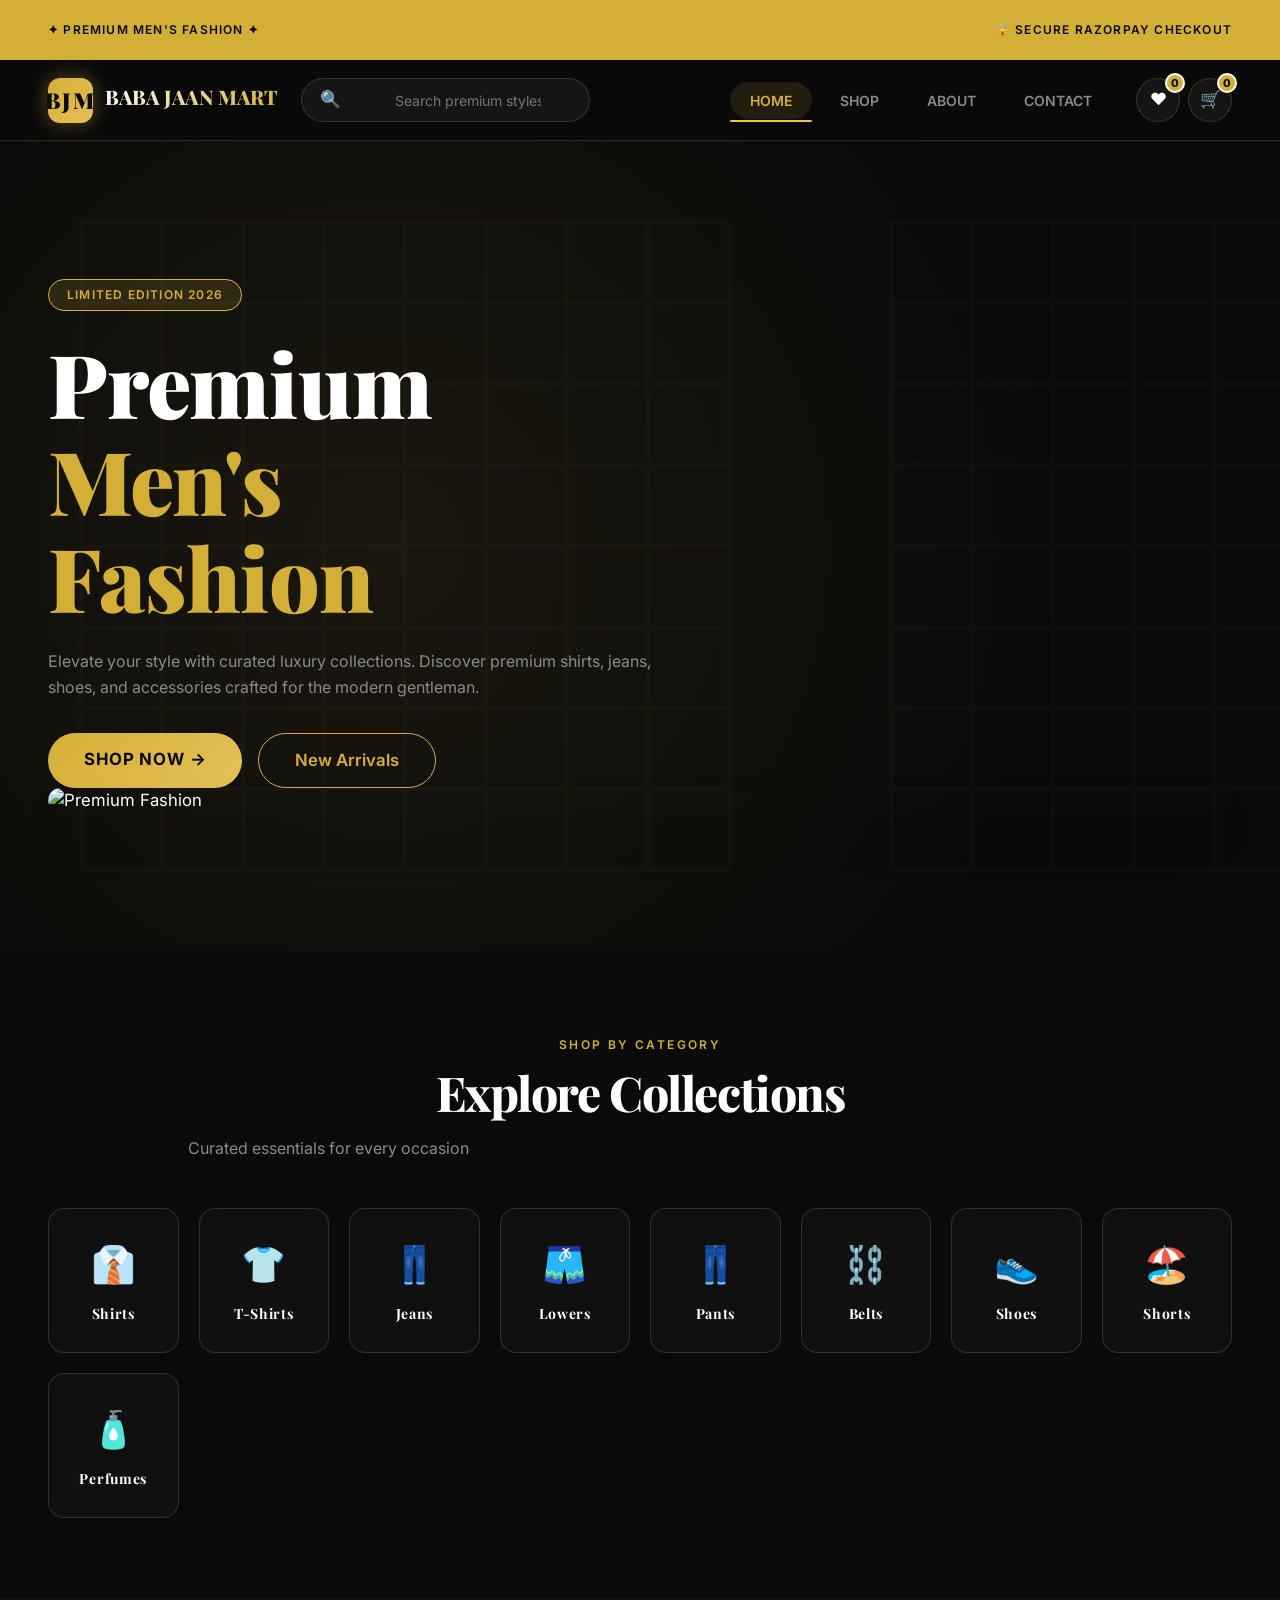
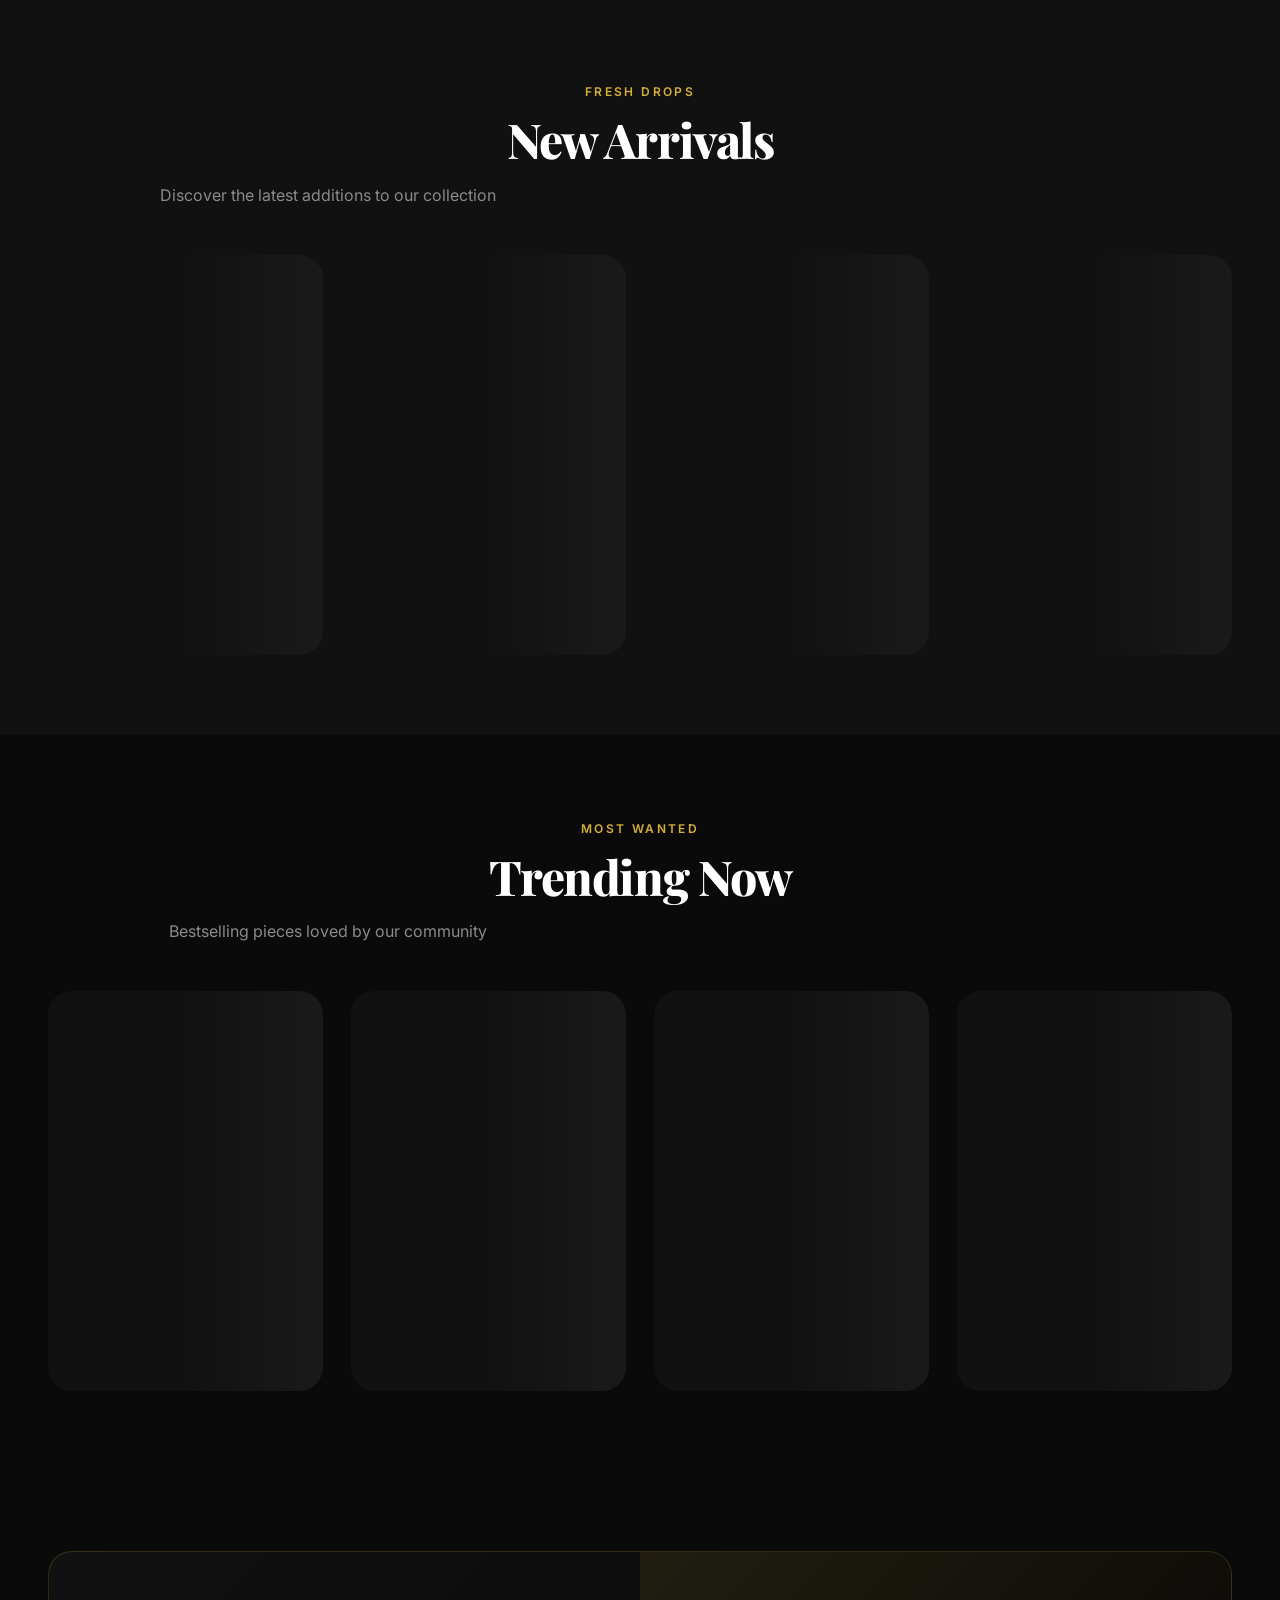
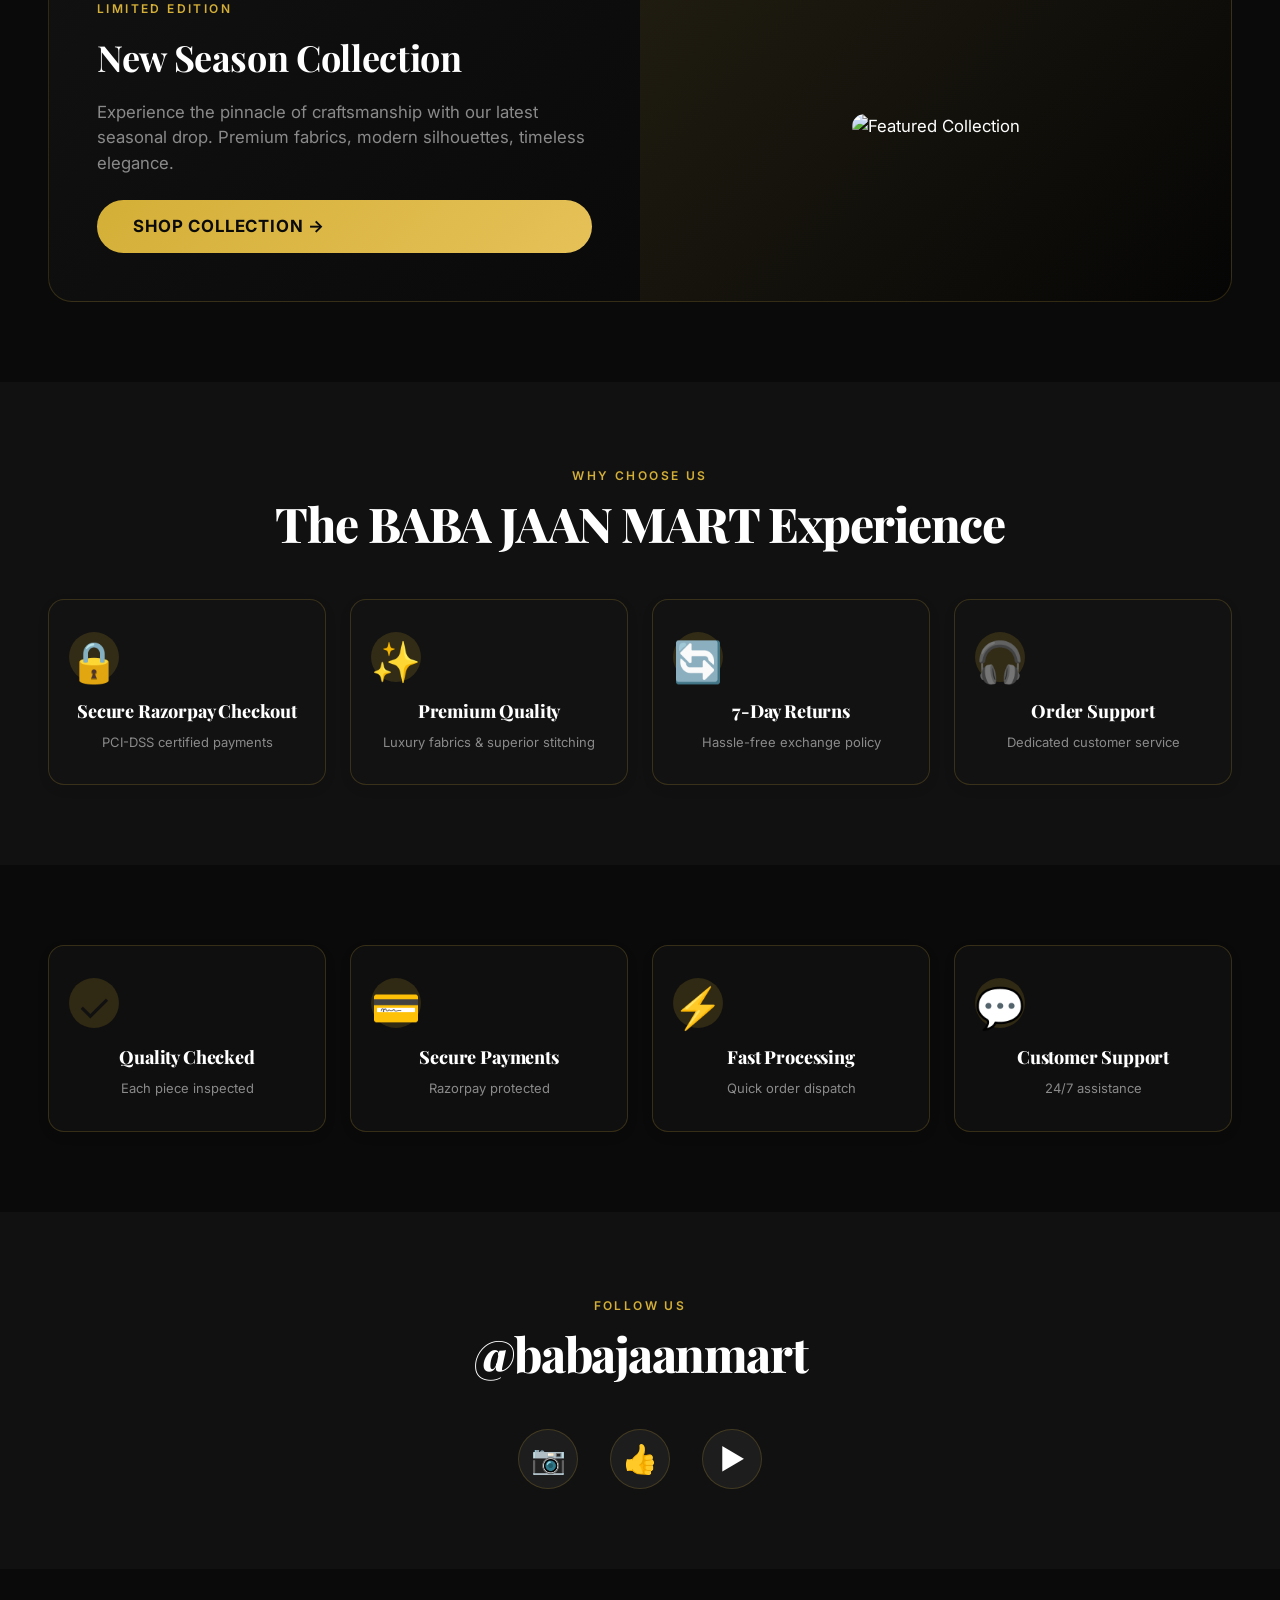
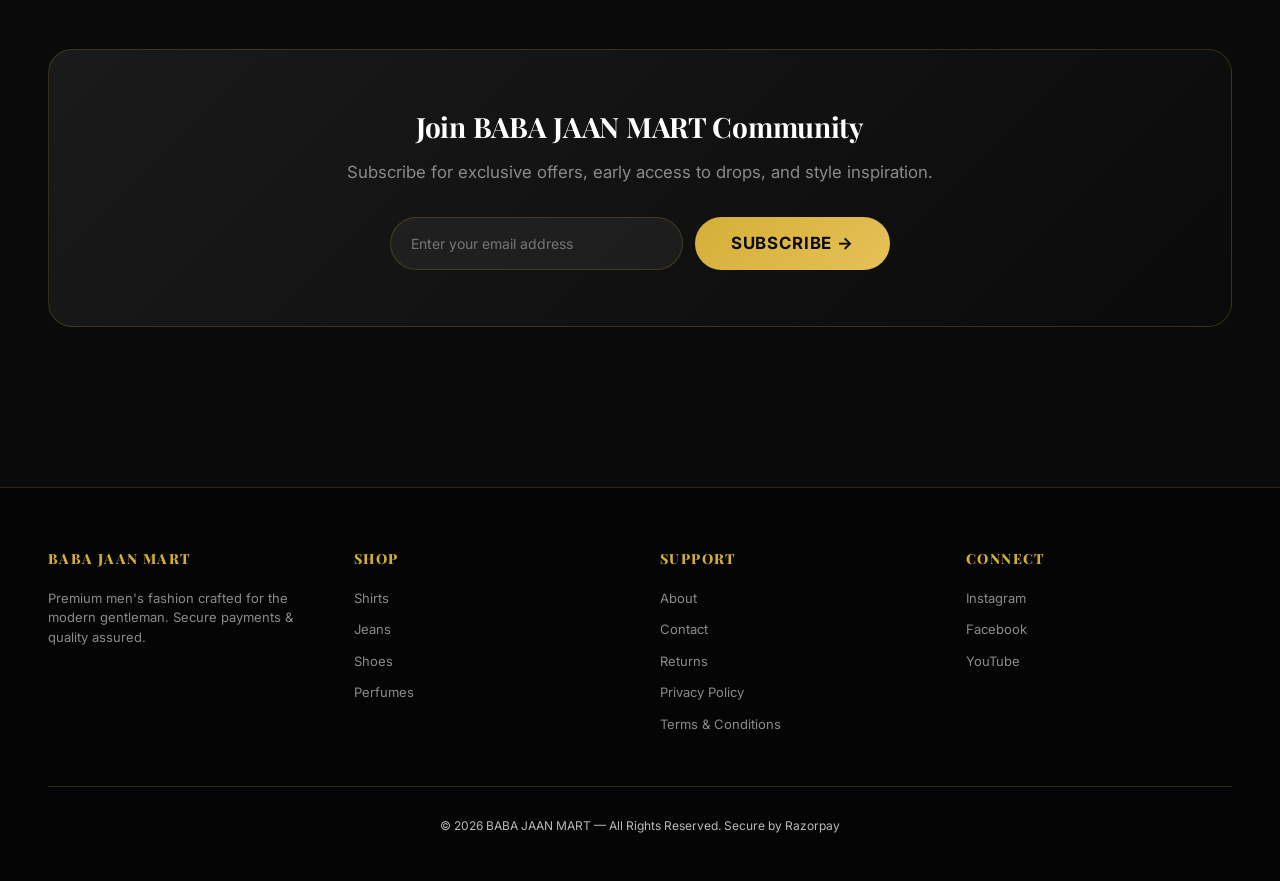
==== commit 2d6649e1: "Update print statement from 'Hello' to 'Goodbye'" ====
--- a/index.html
+++ b/index.html
@@ -3,37 +3,40 @@
 <head>
   <meta charset="UTF-8" />
   <meta name="viewport" content="width=device-width, initial-scale=1.0, viewport-fit=cover" />
-  <title>BABA JAAN MART | Premium Men's Fashion</title>
-  <meta name="description" content="Shop premium men's fashion at BABA JAAN MART. Explore jeans, shirts, t-shirts, cargos, linen pants, lowers and shorts." />
+  <title>BABA JAAN MART | Premium Men's Luxury Fashion</title>
+  <meta name="description" content="Experience luxury menswear at BABA JAAN MART. Premium shirts, jeans, shoes & accessories. Secure Razorpay checkout." />
   <meta name="theme-color" content="#0a0a0a" />
   <link rel="preconnect" href="https://fonts.googleapis.com" />
   <link rel="preconnect" href="https://fonts.gstatic.com" crossorigin />
-  <link href="https://fonts.googleapis.com/css2?family=Inter:opsz,wght@14..32,300;14..32,400;14..32,500;14..32,600;14..32,700;14..32,800&family=Syne:wght@400;500;600;700;800&display=swap" rel="stylesheet" />
+  <link href="https://fonts.googleapis.com/css2?family=Inter:opsz,wght@14..32,300;14..32,400;14..32,500;14..32,600;14..32,700;14..32,800&family=Playfair+Display:wght@400;500;600;700;800;900&display=swap" rel="stylesheet" />
   <link rel="stylesheet" href="css/style.css" />
   <link rel="stylesheet" href="css/responsive.css" />
 
   <style>
     /* ═══════════════════════════════════════════════════════════════
-       BABA JAAN MART — PREMIUM SYSTEM (GLASS + GOLD + BLACK)
+       BABA JAAN MART — PREMIUM LUXURY E-COMMERCE SYSTEM
        Preserves all functional IDs, classes, logic, keys.
     ═══════════════════════════════════════════════════════════════ */
     :root {
-      --black: #050505;
-      --black-glass: rgba(5,5,5,0.75);
+      --black: #0a0a0a;
+      --black-deep: #050505;
       --charcoal: #111111;
-      --gold: #E5B83C;
-      --gold-glow: rgba(229,184,60,0.2);
-      --gold-dim: #c9a52c;
+      --charcoal-light: #1a1a1a;
+      --gold: #D4AF37;
+      --gold-light: #E5C158;
+      --gold-glow: rgba(212, 175, 55, 0.15);
+      --gold-glow-strong: rgba(212, 175, 55, 0.3);
       --white: #ffffff;
-      --off-white: #f2eee9;
+      --white-muted: #f5f5f5;
       --muted: #8a8a8a;
-      --muted-dark: #5a5a5a;
-      --glass-border: rgba(229,184,60,0.2);
-      --shadow-3d: 0 20px 40px rgba(0,0,0,0.4), 0 0 0 1px rgba(229,184,60,0.1);
-      --shadow-glow: 0 0 18px rgba(229,184,60,0.3);
+      --muted-dark: #666666;
+      --glass-bg: rgba(10, 10, 10, 0.7);
+      --glass-border: rgba(212, 175, 55, 0.2);
+      --shadow-premium: 0 25px 50px -12px rgba(0, 0, 0, 0.5);
+      --shadow-gold: 0 10px 40px rgba(212, 175, 55, 0.15);
+      --radius-sm: 8px;
+      --radius-md: 16px;
       --radius-lg: 24px;
-      --radius-md: 16px;
-      --radius-sm: 10px;
       --transition: all 0.4s cubic-bezier(0.2, 0.9, 0.4, 1.1);
     }
 
@@ -51,35 +54,40 @@
       overflow-x: hidden;
     }
 
-    h1, h2, h3, h4, .brand-title, .btn, .section-kicker, .category-card h3, .product-title {
-      font-family: 'Syne', sans-serif;
+    h1, h2, h3, h4, .brand-title, .btn, .category-card h3, .product-title, .hero-title {
+      font-family: 'Playfair Display', serif;
       font-weight: 700;
-      letter-spacing: -0.02em;
+      letter-spacing: -0.01em;
     }
 
     .container {
-      max-width: 1400px;
+      max-width: 1440px;
       margin: 0 auto;
-      padding: 0 24px;
-    }
-
-    /* glass morphism */
+      padding: 0 32px;
+    }
+
+    @media (max-width: 768px) {
+      .container {
+        padding: 0 20px;
+      }
+    }
+
+    /* Glassmorphism */
     .glass-card {
-      background: rgba(10,10,10,0.65);
-      backdrop-filter: blur(14px);
+      background: var(--glass-bg);
+      backdrop-filter: blur(16px);
       border: 1px solid var(--glass-border);
       border-radius: var(--radius-lg);
-      box-shadow: 0 8px 32px rgba(0,0,0,0.2);
       transition: var(--transition);
     }
 
     .glass-card:hover {
       border-color: var(--gold);
-      box-shadow: var(--shadow-glow);
+      box-shadow: var(--shadow-gold);
       transform: translateY(-4px);
     }
 
-    /* header + top strip */
+    /* Header */
     .top-strip {
       background: var(--gold);
       color: var(--black);
@@ -87,14 +95,14 @@
       font-weight: 600;
       text-transform: uppercase;
       letter-spacing: 0.1em;
-      padding: 8px 0;
+      padding: 10px 0;
     }
 
     .site-header {
       position: sticky;
       top: 0;
-      z-index: 1200;
-      background: rgba(5,5,5,0.85);
+      z-index: 1000;
+      background: rgba(10, 10, 10, 0.95);
       backdrop-filter: blur(20px);
       border-bottom: 1px solid var(--glass-border);
     }
@@ -102,35 +110,37 @@
     .navbar {
       display: flex;
       align-items: center;
-      gap: 20px;
-      height: 72px;
+      gap: 24px;
+      height: 80px;
     }
 
     .brand {
       display: flex;
       align-items: center;
-      gap: 10px;
+      gap: 12px;
       text-decoration: none;
     }
+
     .brand-mark {
-      width: 42px;
-      height: 42px;
-      background: linear-gradient(135deg, var(--gold), #c9a52c);
-      color: black;
-      font-family: 'Syne', sans-serif;
-      font-weight: 800;
-      font-size: 20px;
+      width: 45px;
+      height: 45px;
+      background: linear-gradient(135deg, var(--gold), var(--gold-light));
+      color: var(--black);
+      font-family: 'Playfair Display', serif;
+      font-weight: 900;
+      font-size: 22px;
       display: flex;
       align-items: center;
       justify-content: center;
       border-radius: 12px;
-      box-shadow: 0 0 12px rgba(229,184,60,0.6);
-    }
+      box-shadow: 0 0 20px rgba(212, 175, 55, 0.4);
+    }
+
     .brand-title {
-      font-size: 18px;
+      font-size: 20px;
       font-weight: 800;
       letter-spacing: -0.02em;
-      background: linear-gradient(to right, #fff, var(--gold));
+      background: linear-gradient(135deg, var(--white), var(--gold));
       -webkit-background-clip: text;
       background-clip: text;
       color: transparent;
@@ -138,404 +148,763 @@
 
     .desktop-nav {
       display: flex;
-      gap: 6px;
+      gap: 8px;
       margin-left: auto;
     }
+
     .desktop-nav a {
-      font-size: 13px;
+      font-size: 14px;
       font-weight: 600;
       text-transform: uppercase;
-      padding: 8px 16px;
+      padding: 8px 20px;
       border-radius: 40px;
       color: var(--muted);
       transition: var(--transition);
-    }
+      text-decoration: none;
+    }
+
     .desktop-nav a:hover, .desktop-nav a.active {
-      background: rgba(229,184,60,0.12);
+      background: rgba(212, 175, 55, 0.12);
       color: var(--gold);
     }
 
-    .icon-btn {
-      background: rgba(255,255,255,0.05);
-      border-radius: 50%;
-      width: 42px;
-      height: 42px;
+    .header-search {
       display: flex;
       align-items: center;
-      justify-content: center;
-      transition: var(--transition);
-      cursor: pointer;
-      border: none;
-      color: var(--white);
-    }
-    .icon-btn:hover {
-      background: var(--gold);
-      color: black;
-      transform: scale(1.02);
-    }
-
-    .btn-gold {
-      background: linear-gradient(105deg, var(--gold), #e2b13b);
-      color: black;
-      font-weight: 700;
+      background: rgba(255, 255, 255, 0.05);
       border-radius: 40px;
-      padding: 12px 28px;
-      font-family: 'Syne', sans-serif;
-      text-transform: uppercase;
-      letter-spacing: 0.05em;
-      transition: var(--transition);
-      display: inline-block;
-      border: none;
-      cursor: pointer;
-      text-decoration: none;
-    }
-    .btn-gold:hover {
-      box-shadow: 0 0 20px rgba(229,184,60,0.6);
-      transform: translateY(-2px);
-    }
-
-    .btn-outline {
-      background: transparent;
-      border: 1px solid var(--gold);
-      color: var(--gold);
-      padding: 12px 28px;
-      border-radius: 40px;
-      font-weight: 600;
-      text-decoration: none;
-      display: inline-block;
-    }
-
-    /* HERO with branded background */
-    .hero-premium {
-      position: relative;
-      min-height: 85vh;
-      display: flex;
-      align-items: center;
-      overflow: hidden;
-      isolation: isolate;
-    }
-    .hero-bg-glow {
-      position: absolute;
-      width: 100%;
-      height: 100%;
-      background: radial-gradient(circle at 70% 30%, rgba(229,184,60,0.15), transparent 70%);
-      z-index: 0;
-    }
-    .hero-pattern {
-      position: absolute;
-      width: 100%;
-      height: 100%;
-      background-image: url('data:image/svg+xml;utf8,<svg xmlns="http://www.w3.org/2000/svg" viewBox="0 0 100 100" opacity="0.03"><path fill="none" stroke="%23E5B83C" stroke-width="0.5" d="M10 10 L90 10 M10 20 L90 20 M10 30 L90 30 M10 40 L90 40 M10 50 L90 50 M10 60 L90 60 M10 70 L90 70 M10 80 L90 80 M10 90 L90 90 M10 10 L10 90 M20 10 L20 90 M30 10 L30 90 M40 10 L40 90 M50 10 L50 90 M60 10 L60 90 M70 10 L70 90 M80 10 L80 90 M90 10 L90 90"/></svg>');
-      background-repeat: repeat;
-      pointer-events: none;
-    }
-    .hero-slide-inner {
-      display: grid;
-      grid-template-columns: 1fr 1fr;
-      gap: 40px;
-      align-items: center;
-      position: relative;
-      z-index: 2;
-    }
-    .hero-title {
-      font-size: clamp(44px, 8vw, 86px);
-      font-weight: 800;
-      line-height: 1;
-      text-transform: uppercase;
-      background: linear-gradient(to right, #fff, var(--gold));
-      -webkit-background-clip: text;
-      background-clip: text;
-      color: transparent;
-    }
-    .hero-visual-brand {
-      background: linear-gradient(135deg, #0a0a0a, #1a1a1a);
-      border-radius: var(--radius-lg);
-      box-shadow: var(--shadow-3d);
-      padding: 40px;
-      text-align: center;
+      padding: 0 18px;
+      height: 44px;
+      gap: 10px;
       border: 1px solid var(--glass-border);
-    }
-    .hero-visual-brand span {
-      font-size: 80px;
-      display: block;
-    }
-
-    /* banner sale */
-    .promo-banner {
-      background: linear-gradient(115deg, #0f0f0f, #1a1a1a);
-      border-top: 1px solid var(--gold);
-      border-bottom: 1px solid var(--gold);
-      padding: 20px 0;
-      text-align: center;
-    }
-    .gold-text {
-      color: var(--gold);
-      font-weight: 800;
-    }
-
-    /* categories 3D grid */
-    .categories-3d-grid {
-      display: grid;
-      grid-template-columns: repeat(auto-fill, minmax(150px, 1fr));
-      gap: 18px;
-    }
-    .category-3d-card {
-      background: rgba(20,20,20,0.7);
-      backdrop-filter: blur(8px);
-      border: 1px solid rgba(229,184,60,0.2);
-      border-radius: var(--radius-md);
-      padding: 28px 12px;
-      text-align: center;
-      transition: var(--transition);
-      text-decoration: none;
-      color: var(--white);
-      display: block;
-    }
-    .category-3d-card:hover {
+      transition: var(--transition);
+    }
+
+    .header-search:focus-within {
       border-color: var(--gold);
-      transform: translateY(-6px) scale(1.02);
-      background: rgba(229,184,60,0.05);
-    }
-
-    /* product cards premium */
-    .products-grid {
-      display: grid;
-      grid-template-columns: repeat(4, 1fr);
-      gap: 24px;
-    }
-    @media (max-width: 1024px) {
-      .products-grid { grid-template-columns: repeat(2, 1fr); }
-    }
-    @media (max-width: 640px) {
-      .products-grid { grid-template-columns: 1fr; }
-    }
-
-    .product-card-premium {
-      background: rgba(15,15,15,0.8);
-      backdrop-filter: blur(12px);
-      border-radius: var(--radius-lg);
-      border: 1px solid rgba(229,184,60,0.15);
-      overflow: hidden;
-      transition: var(--transition);
-    }
-    .product-card-premium:hover {
-      transform: translateY(-8px);
-      border-color: var(--gold);
-      box-shadow: 0 20px 35px -12px rgba(0,0,0,0.5), 0 0 0 1px rgba(229,184,60,0.3);
-    }
-    .product-media {
-      aspect-ratio: 3/4;
-      overflow: hidden;
-      position: relative;
-    }
-    .product-media img {
-      width: 100%;
-      height: 100%;
-      object-fit: cover;
-      transition: transform 0.5s ease;
-    }
-    .product-card-premium:hover .product-media img {
-      transform: scale(1.05);
-    }
-    .product-info {
-      padding: 16px;
-    }
-    .product-category {
-      font-size: 11px;
-      text-transform: uppercase;
-      color: var(--gold);
-      letter-spacing: 0.05em;
-    }
-    .product-title {
-      font-size: 16px;
-      margin: 6px 0;
-      font-weight: 700;
-    }
-    .price-row {
-      display: flex;
-      gap: 8px;
-      align-items: baseline;
-      margin: 8px 0;
-    }
-    .price-current {
-      font-size: 18px;
-      font-weight: 700;
-      color: var(--gold);
-    }
-    .price-old {
-      font-size: 13px;
-      text-decoration: line-through;
-      color: var(--muted);
-    }
-    .price-discount {
-      font-size: 12px;
-      color: #22c55e;
-    }
-    .product-card-actions {
-      display: flex;
-      gap: 10px;
-      margin-top: 12px;
-    }
-    .btn-primary {
-      background: var(--gold);
-      color: black;
-      padding: 8px 16px;
-      border-radius: 40px;
-      text-decoration: none;
-      font-weight: 600;
-      font-size: 12px;
-      flex: 1;
-      text-align: center;
-    }
-    .add-cart-btn {
-      background: rgba(255,255,255,0.1);
-      border: 1px solid var(--glass-border);
-      border-radius: 40px;
-      width: 38px;
-      cursor: pointer;
-      font-size: 18px;
-      transition: var(--transition);
-    }
-    .add-cart-btn:hover {
-      background: var(--gold);
-      color: black;
-    }
-    .wishlist-btn {
-      background: rgba(0,0,0,0.5);
-      border-radius: 50%;
-      width: 36px;
-      height: 36px;
-      border: 1px solid var(--glass-border);
-      cursor: pointer;
-      font-size: 18px;
-      transition: var(--transition);
-    }
-    .wishlist-btn.active {
-      color: red;
-      background: rgba(255,0,0,0.2);
-      border-color: red;
-    }
-    .product-badges {
-      position: absolute;
-      top: 10px;
-      left: 10px;
-      display: flex;
-      gap: 6px;
-    }
-    .badge {
-      background: black;
-      padding: 4px 8px;
-      border-radius: 20px;
-      font-size: 10px;
-      font-weight: bold;
-    }
-    .badge-primary {
-      background: var(--gold);
-      color: black;
-    }
-
-    /* trust badges */
-    .trust-grid {
-      display: grid;
-      grid-template-columns: repeat(4, 1fr);
-      gap: 20px;
-    }
-    .trust-badge {
-      background: rgba(20,20,20,0.6);
-      backdrop-filter: blur(8px);
-      border-radius: var(--radius-md);
-      padding: 24px;
-      text-align: center;
-      border: 1px solid rgba(229,184,60,0.2);
-    }
-
-    /* contact CTA */
-    .contact-cta {
-      background: linear-gradient(95deg, #1a1a1a, #0a0a0a);
-      border-radius: var(--radius-lg);
-      padding: 32px;
-      display: flex;
-      align-items: center;
-      justify-content: space-between;
-      flex-wrap: wrap;
-      gap: 20px;
-      border-left: 4px solid var(--gold);
-    }
-
-    /* footer */
-    .footer {
-      background: #030303;
-      border-top: 1px solid var(--gold-dim);
-      padding: 48px 0 24px;
-    }
-
-    .header-search {
-      display: flex;
-      align-items: center;
-      background: rgba(255,255,255,0.08);
-      border-radius: 40px;
-      padding: 0 16px;
-      height: 42px;
-      gap: 8px;
-    }
+      box-shadow: 0 0 15px var(--gold-glow);
+    }
+
     .header-search input {
       background: transparent;
       border: none;
       color: white;
       outline: none;
       font-size: 14px;
-      width: 200px;
-    }
+      width: 220px;
+    }
+
+    .icon-btn {
+      background: rgba(255, 255, 255, 0.05);
+      border-radius: 50%;
+      width: 44px;
+      height: 44px;
+      display: flex;
+      align-items: center;
+      justify-content: center;
+      transition: var(--transition);
+      cursor: pointer;
+      border: 1px solid var(--glass-border);
+      color: var(--white);
+      position: relative;
+      text-decoration: none;
+    }
+
+    .icon-btn:hover {
+      background: var(--gold);
+      color: var(--black);
+      border-color: var(--gold);
+      transform: scale(1.05);
+    }
+
     .icon-badge-count {
       position: absolute;
-      top: -5px;
-      right: -5px;
+      top: -6px;
+      right: -6px;
       background: var(--gold);
-      color: black;
+      color: var(--black);
       border-radius: 50%;
-      width: 18px;
-      height: 18px;
-      font-size: 10px;
+      width: 20px;
+      height: 20px;
+      font-size: 11px;
       display: flex;
       align-items: center;
       justify-content: center;
-      font-weight: bold;
-    }
-    .icon-btn { position: relative; }
+      font-weight: 800;
+    }
+
+    /* Premium Hero */
+    .hero-luxury {
+      position: relative;
+      min-height: 90vh;
+      display: flex;
+      align-items: center;
+      overflow: hidden;
+    }
+
+    .hero-bg {
+      position: absolute;
+      inset: 0;
+      background: radial-gradient(circle at 30% 50%, rgba(212, 175, 55, 0.08), transparent 70%);
+      z-index: 0;
+    }
+
+    .hero-pattern {
+      position: absolute;
+      inset: 0;
+      background-image: url('data:image/svg+xml;utf8,<svg xmlns="http://www.w3.org/2000/svg" viewBox="0 0 100 100" opacity="0.02"><path fill="none" stroke="%23D4AF37" stroke-width="0.5" d="M10 10 L90 10 M10 20 L90 20 M10 30 L90 30 M10 40 L90 40 M10 50 L90 50 M10 60 L90 60 M10 70 L90 70 M10 80 L90 80 M10 90 L90 90 M10 10 L10 90 M20 10 L20 90 M30 10 L30 90 M40 10 L40 90 M50 10 L50 90 M60 10 L60 90 M70 10 L70 90 M80 10 L80 90 M90 10 L90 90"/></svg>');
+      background-repeat: repeat;
+      pointer-events: none;
+    }
+
+    .hero-content {
+      position: relative;
+      z-index: 2;
+      max-width: 650px;
+    }
+
+    .hero-badge {
+      display: inline-block;
+      background: rgba(212, 175, 55, 0.15);
+      border: 1px solid var(--gold);
+      color: var(--gold);
+      padding: 6px 18px;
+      border-radius: 40px;
+      font-size: 12px;
+      font-weight: 600;
+      text-transform: uppercase;
+      letter-spacing: 0.1em;
+      margin-bottom: 24px;
+    }
+
+    .hero-title {
+      font-size: clamp(48px, 8vw, 88px);
+      font-weight: 900;
+      line-height: 1.1;
+      margin-bottom: 24px;
+    }
+
+    .hero-title span {
+      color: var(--gold);
+      display: block;
+    }
+
+    .hero-subtitle {
+      font-size: 16px;
+      color: var(--muted);
+      margin-bottom: 32px;
+      line-height: 1.6;
+    }
+
+    .hero-buttons {
+      display: flex;
+      gap: 16px;
+      flex-wrap: wrap;
+    }
+
+    .btn-primary {
+      background: linear-gradient(135deg, var(--gold), var(--gold-light));
+      color: var(--black);
+      padding: 14px 36px;
+      border-radius: 40px;
+      font-weight: 700;
+      text-transform: uppercase;
+      letter-spacing: 0.05em;
+      transition: var(--transition);
+      display: inline-block;
+      text-decoration: none;
+      border: none;
+      cursor: pointer;
+    }
+
+    .btn-primary:hover {
+      transform: translateY(-2px);
+      box-shadow: 0 10px 30px rgba(212, 175, 55, 0.4);
+    }
+
+    .btn-secondary {
+      background: transparent;
+      border: 1px solid var(--gold);
+      color: var(--gold);
+      padding: 14px 36px;
+      border-radius: 40px;
+      font-weight: 600;
+      transition: var(--transition);
+      display: inline-block;
+      text-decoration: none;
+    }
+
+    .btn-secondary:hover {
+      background: rgba(212, 175, 55, 0.1);
+      transform: translateY(-2px);
+    }
+
+    .hero-image {
+      position: relative;
+      z-index: 2;
+      border-radius: var(--radius-lg);
+      overflow: hidden;
+      box-shadow: var(--shadow-premium);
+      animation: float 6s ease-in-out infinite;
+    }
+
+    @keyframes float {
+      0%, 100% { transform: translateY(0px); }
+      50% { transform: translateY(-15px); }
+    }
+
+    .hero-image img {
+      width: 100%;
+      height: auto;
+      display: block;
+    }
+
+    /* Categories Grid */
+    .categories-grid-premium {
+      display: grid;
+      grid-template-columns: repeat(auto-fill, minmax(130px, 1fr));
+      gap: 20px;
+    }
+
+    .category-premium-card {
+      background: rgba(20, 20, 20, 0.6);
+      backdrop-filter: blur(10px);
+      border: 1px solid var(--glass-border);
+      border-radius: var(--radius-md);
+      padding: 28px 16px;
+      text-align: center;
+      transition: var(--transition);
+      text-decoration: none;
+      color: var(--white);
+      display: block;
+    }
+
+    .category-premium-card:hover {
+      border-color: var(--gold);
+      transform: translateY(-6px);
+      background: rgba(212, 175, 55, 0.08);
+      box-shadow: var(--shadow-gold);
+    }
+
+    .category-icon {
+      font-size: 36px;
+      margin-bottom: 12px;
+      display: block;
+    }
+
+    .category-premium-card h3 {
+      font-size: 14px;
+      font-weight: 700;
+      letter-spacing: 0.05em;
+    }
+
+    /* Product Cards */
+    .products-grid-luxury {
+      display: grid;
+      grid-template-columns: repeat(4, 1fr);
+      gap: 28px;
+    }
+
+    @media (max-width: 1024px) {
+      .products-grid-luxury {
+        grid-template-columns: repeat(2, 1fr);
+      }
+    }
+
+    @media (max-width: 640px) {
+      .products-grid-luxury {
+        grid-template-columns: 1fr;
+      }
+    }
+
+    .product-card-luxury {
+      background: rgba(15, 15, 15, 0.8);
+      backdrop-filter: blur(12px);
+      border-radius: var(--radius-lg);
+      border: 1px solid var(--glass-border);
+      overflow: hidden;
+      transition: var(--transition);
+    }
+
+    .product-card-luxury:hover {
+      transform: translateY(-8px);
+      border-color: var(--gold);
+      box-shadow: 0 20px 40px rgba(0, 0, 0, 0.4), 0 0 0 1px rgba(212, 175, 55, 0.3);
+    }
+
+    .product-media {
+      position: relative;
+      aspect-ratio: 3/4;
+      overflow: hidden;
+    }
+
+    .product-media img {
+      width: 100%;
+      height: 100%;
+      object-fit: cover;
+      transition: transform 0.6s ease;
+    }
+
+    .product-card-luxury:hover .product-media img {
+      transform: scale(1.06);
+    }
+
+    .product-badges {
+      position: absolute;
+      top: 12px;
+      left: 12px;
+      display: flex;
+      gap: 8px;
+      z-index: 2;
+    }
+
+    .badge {
+      background: var(--black);
+      padding: 4px 10px;
+      border-radius: 20px;
+      font-size: 10px;
+      font-weight: 700;
+      text-transform: uppercase;
+    }
+
+    .badge-gold {
+      background: var(--gold);
+      color: var(--black);
+    }
+
+    .product-actions {
+      position: absolute;
+      top: 12px;
+      right: 12px;
+      z-index: 2;
+    }
+
+    .wishlist-btn {
+      background: rgba(0, 0, 0, 0.6);
+      backdrop-filter: blur(4px);
+      border-radius: 50%;
+      width: 38px;
+      height: 38px;
+      border: 1px solid var(--glass-border);
+      cursor: pointer;
+      font-size: 18px;
+      transition: var(--transition);
+      display: flex;
+      align-items: center;
+      justify-content: center;
+    }
+
+    .wishlist-btn.active {
+      color: #ff3b30;
+      background: rgba(255, 59, 48, 0.2);
+      border-color: #ff3b30;
+    }
+
+    .wishlist-btn:hover {
+      transform: scale(1.1);
+    }
+
+    .product-info {
+      padding: 20px;
+    }
+
+    .product-category {
+      font-size: 11px;
+      color: var(--gold);
+      text-transform: uppercase;
+      letter-spacing: 0.1em;
+      margin-bottom: 8px;
+    }
+
+    .product-title {
+      font-size: 16px;
+      font-weight: 700;
+      margin-bottom: 8px;
+      line-height: 1.3;
+    }
+
+    .price-row {
+      display: flex;
+      gap: 10px;
+      align-items: baseline;
+      margin-bottom: 12px;
+    }
+
+    .price-current {
+      font-size: 18px;
+      font-weight: 800;
+      color: var(--gold);
+    }
+
+    .price-old {
+      font-size: 13px;
+      text-decoration: line-through;
+      color: var(--muted);
+    }
+
+    .price-discount {
+      font-size: 12px;
+      color: #22c55e;
+      font-weight: 600;
+    }
+
+    .product-buttons {
+      display: flex;
+      gap: 12px;
+      margin-top: 16px;
+    }
+
+    .btn-view {
+      flex: 1;
+      background: rgba(255, 255, 255, 0.08);
+      border: 1px solid var(--glass-border);
+      color: var(--white);
+      padding: 8px 16px;
+      border-radius: 40px;
+      text-decoration: none;
+      font-size: 12px;
+      font-weight: 600;
+      text-align: center;
+      transition: var(--transition);
+    }
+
+    .btn-view:hover {
+      background: var(--gold);
+      color: var(--black);
+      border-color: var(--gold);
+    }
+
+    .btn-cart {
+      width: 40px;
+      background: rgba(212, 175, 55, 0.2);
+      border: 1px solid var(--gold);
+      border-radius: 40px;
+      cursor: pointer;
+      font-size: 18px;
+      transition: var(--transition);
+    }
+
+    .btn-cart:hover {
+      background: var(--gold);
+      transform: scale(1.05);
+    }
+
+    /* Section Styles */
+    .section {
+      padding: 80px 0;
+    }
+
+    .section-dark {
+      background: var(--charcoal);
+    }
+
+    .section-header {
+      text-align: center;
+      margin-bottom: 48px;
+    }
+
+    .section-kicker {
+      color: var(--gold);
+      text-transform: uppercase;
+      letter-spacing: 0.2em;
+      font-size: 12px;
+      font-weight: 600;
+      margin-bottom: 12px;
+    }
+
+    .section-title {
+      font-size: clamp(32px, 5vw, 48px);
+      font-weight: 800;
+      margin-bottom: 16px;
+    }
+
+    .section-subtitle {
+      color: var(--muted);
+      font-size: 16px;
+    }
+
+    /* Featured Banner */
+    .featured-banner {
+      background: linear-gradient(135deg, var(--charcoal), var(--black-deep));
+      border-radius: var(--radius-lg);
+      border: 1px solid var(--glass-border);
+      overflow: hidden;
+      display: grid;
+      grid-template-columns: 1fr 1fr;
+      gap: 0;
+    }
+
+    .featured-content {
+      padding: 48px;
+      display: flex;
+      flex-direction: column;
+      justify-content: center;
+    }
+
+    .featured-image {
+      background: linear-gradient(135deg, rgba(212, 175, 55, 0.1), transparent);
+      display: flex;
+      align-items: center;
+      justify-content: center;
+      padding: 40px;
+    }
+
+    .featured-image img {
+      max-width: 100%;
+      border-radius: var(--radius-md);
+    }
+
+    /* Trust Grid */
+    .trust-grid-premium {
+      display: grid;
+      grid-template-columns: repeat(4, 1fr);
+      gap: 24px;
+    }
 
     @media (max-width: 768px) {
-      .desktop-nav, .header-search { display: none !important; }
-      .hero-slide-inner { grid-template-columns: 1fr; }
-      .trust-grid { grid-template-columns: 1fr 1fr; }
-      .categories-3d-grid { grid-template-columns: repeat(3, 1fr); }
-    }
-    .show-on-mobile { display: none; }
+      .trust-grid-premium {
+        grid-template-columns: repeat(2, 1fr);
+      }
+    }
+
+    .trust-card {
+      text-align: center;
+      padding: 32px 20px;
+      background: rgba(20, 20, 20, 0.5);
+      border-radius: var(--radius-md);
+      border: 1px solid var(--glass-border);
+      transition: var(--transition);
+    }
+
+    .trust-card:hover {
+      border-color: var(--gold);
+      transform: translateY(-4px);
+    }
+
+    .trust-icon {
+      font-size: 40px;
+      margin-bottom: 16px;
+      display: block;
+    }
+
+    .trust-card h3 {
+      font-size: 18px;
+      margin-bottom: 8px;
+    }
+
+    .trust-card p {
+      font-size: 13px;
+      color: var(--muted);
+    }
+
+    /* Social Proof */
+    .social-grid {
+      display: flex;
+      justify-content: center;
+      gap: 32px;
+      flex-wrap: wrap;
+    }
+
+    .social-link {
+      width: 60px;
+      height: 60px;
+      background: rgba(255, 255, 255, 0.05);
+      border-radius: 50%;
+      display: flex;
+      align-items: center;
+      justify-content: center;
+      font-size: 28px;
+      transition: var(--transition);
+      text-decoration: none;
+      color: var(--white);
+      border: 1px solid var(--glass-border);
+    }
+
+    .social-link:hover {
+      background: var(--gold);
+      color: var(--black);
+      transform: translateY(-4px);
+      border-color: var(--gold);
+    }
+
+    /* Newsletter */
+    .newsletter-premium {
+      background: linear-gradient(135deg, var(--charcoal-light), var(--black));
+      border-radius: var(--radius-lg);
+      padding: 56px;
+      text-align: center;
+      border: 1px solid var(--glass-border);
+    }
+
+    .newsletter-form {
+      display: flex;
+      gap: 12px;
+      max-width: 500px;
+      margin: 32px auto 0;
+      flex-wrap: wrap;
+      justify-content: center;
+    }
+
+    .newsletter-form input {
+      flex: 1;
+      padding: 14px 20px;
+      border-radius: 40px;
+      border: 1px solid var(--glass-border);
+      background: rgba(255, 255, 255, 0.05);
+      color: white;
+      font-size: 14px;
+      outline: none;
+    }
+
+    .newsletter-form input:focus {
+      border-color: var(--gold);
+    }
+
+    /* Footer */
+    .footer-premium {
+      background: var(--black-deep);
+      border-top: 1px solid var(--glass-border);
+      padding: 60px 0 30px;
+      margin-top: 80px;
+    }
+
+    .footer-grid {
+      display: grid;
+      grid-template-columns: repeat(auto-fit, minmax(200px, 1fr));
+      gap: 40px;
+      margin-bottom: 40px;
+    }
+
+    .footer-col h4 {
+      color: var(--gold);
+      font-size: 14px;
+      margin-bottom: 20px;
+      text-transform: uppercase;
+      letter-spacing: 0.1em;
+    }
+
+    .footer-col a {
+      display: block;
+      color: var(--muted);
+      text-decoration: none;
+      margin-bottom: 12px;
+      font-size: 13px;
+      transition: var(--transition);
+    }
+
+    .footer-col a:hover {
+      color: var(--gold);
+      transform: translateX(4px);
+    }
+
+    .footer-bottom {
+      text-align: center;
+      padding-top: 30px;
+      border-top: 1px solid var(--glass-border);
+      color: var(--muted);
+      font-size: 12px;
+    }
+
+    /* Mobile Menu */
+    .mobile-menu-panel, .mobile-search-panel {
+      display: none;
+      position: fixed;
+      inset: 0;
+      z-index: 2000;
+    }
+
+    .mobile-menu-panel.active, .mobile-search-panel.active {
+      display: block;
+    }
+
+    .overlay {
+      position: absolute;
+      inset: 0;
+      background: rgba(0, 0, 0, 0.9);
+      backdrop-filter: blur(8px);
+    }
+
+    .mobile-panel {
+      position: absolute;
+      top: 0;
+      left: 0;
+      width: 300px;
+      height: 100%;
+      background: var(--charcoal);
+      padding: 24px;
+      overflow-y: auto;
+    }
+
+    .mobile-search-panel .mobile-panel {
+      left: auto;
+      right: 0;
+      width: 100%;
+      max-width: 400px;
+    }
+
+    .panel-header {
+      display: flex;
+      justify-content: space-between;
+      align-items: center;
+      margin-bottom: 24px;
+      padding-bottom: 16px;
+      border-bottom: 1px solid var(--glass-border);
+    }
+
+    .mobile-nav-links a {
+      display: block;
+      padding: 14px 0;
+      color: var(--white);
+      text-decoration: none;
+      font-weight: 500;
+      border-bottom: 1px solid var(--glass-border);
+    }
+
+    .show-on-mobile {
+      display: none !important;
+    }
+
     @media (max-width: 768px) {
-      .show-on-mobile { display: flex !important; }
-      .hide-mobile { display: none !important; }
-    }
-    .mobile-menu-panel, .mobile-search-panel { display: none; position: fixed; inset: 0; z-index: 2000; }
-    .mobile-menu-panel.active, .mobile-search-panel.active { display: block; }
-    .overlay { position: absolute; inset: 0; background: rgba(0,0,0,0.8); }
-    .mobile-panel { position: absolute; top: 0; left: 0; width: 280px; height: 100%; background: #0a0a0a; padding: 20px; }
-    .panel-header { display: flex; justify-content: space-between; margin-bottom: 20px; }
-    .mobile-nav-links a { display: block; padding: 12px 0; color: white; text-decoration: none; }
-    .search-box { display: flex; gap: 10px; margin-top: 20px; }
-    .search-box input { flex: 1; padding: 10px; border-radius: 8px; border: 1px solid var(--gold); background: black; color: white; }
-    .skeleton-card { height: 400px; background: #1a1a1a; border-radius: var(--radius-lg); }
-    .empty-state { text-align: center; padding: 60px; color: var(--muted); grid-column: 1/-1; }
-    .section { padding: 60px 0; }
-    .section-title-wrap { display: flex; justify-content: space-between; align-items: center; margin-bottom: 32px; flex-wrap: wrap; }
-    .section-title { font-size: 38px; }
-    .section-kicker { color: var(--gold); text-transform: uppercase; letter-spacing: 0.1em; font-size: 12px; }
-    .btn-ghost { color: var(--gold); text-decoration: none; }
-    .footer-grid { display: grid; grid-template-columns: repeat(auto-fit, minmax(200px, 1fr)); gap: 32px; }
-    .footer-col a { display: block; color: var(--muted); text-decoration: none; margin: 8px 0; }
-    .footer-newsletter-form { display: flex; gap: 8px; margin-top: 12px; }
-    .footer-newsletter-form input { flex: 1; padding: 10px; border-radius: 40px; border: none; background: #1a1a1a; color: white; }
-    .btn-sm { padding: 8px 16px; font-size: 12px; }
-    .footer-bottom { text-align: center; margin-top: 32px; padding-top: 24px; border-top: 1px solid var(--glass-border); }
-    .bg-surface-2 { background: #080808; }
+      .desktop-nav, .header-search, .hide-mobile {
+        display: none !important;
+      }
+      .show-on-mobile {
+        display: flex !important;
+      }
+      .featured-banner {
+        grid-template-columns: 1fr;
+      }
+      .newsletter-premium {
+        padding: 32px 20px;
+      }
+      .hero-content {
+        text-align: center;
+        margin-bottom: 40px;
+      }
+      .hero-buttons {
+        justify-content: center;
+      }
+    }
+
+    .skeleton {
+      background: linear-gradient(90deg, var(--charcoal) 25%, var(--charcoal-light) 50%, var(--charcoal) 75%);
+      background-size: 200% 100%;
+      animation: shimmer 1.5s infinite;
+      border-radius: var(--radius-lg);
+      height: 400px;
+    }
+
+    @keyframes shimmer {
+      0% { background-position: 200% 0; }
+      100% { background-position: -200% 0; }
+    }
+
+    .empty-state {
+      text-align: center;
+      padding: 60px;
+      color: var(--muted);
+      grid-column: 1/-1;
+    }
   </style>
 </head>
 <body>
@@ -543,8 +912,8 @@
 
   <header class="site-header">
     <div class="top-strip">
-      <div class="container" style="display: flex; justify-content: space-between;">
-        <span>✨ PREMIUM MEN'S FASHION</span>
+      <div class="container" style="display: flex; justify-content: space-between; align-items: center;">
+        <span>✦ PREMIUM MEN'S FASHION ✦</span>
         <span>🔒 SECURE RAZORPAY CHECKOUT</span>
       </div>
     </div>
@@ -553,14 +922,13 @@
         <div class="nav-left">
           <button class="icon-btn menu-toggle show-on-mobile" type="button" aria-label="Menu">☰</button>
           <a href="index.html" class="brand">
-            <img src="/logo.png" alt="BABA JAAN MART" style="height: 42px; width: auto; display: none;" onerror="this.style.display='none'; this.nextElementSibling.style.display='flex';">
-            <span class="brand-mark" style="display: none;">BJM</span>
+            <span class="brand-mark">BJM</span>
             <span class="brand-text"><span class="brand-title">BABA JAAN MART</span></span>
           </a>
         </div>
         <form class="header-search" id="headerSearchForm" onsubmit="event.preventDefault(); const val=document.getElementById('headerSearchInput').value.trim(); if(val) window.location.href=`shop.html?search=${encodeURIComponent(val)}`;">
           <span>🔍</span>
-          <input type="search" id="headerSearchInput" placeholder="Search products..." aria-label="Search products" />
+          <input type="search" id="headerSearchInput" placeholder="Search premium styles..." />
         </form>
         <nav class="desktop-nav">
           <a href="index.html" class="active">Home</a>
@@ -577,126 +945,235 @@
     </div>
   </header>
 
-  <!-- Mobile panels -->
+  <!-- Mobile Panels -->
   <div class="mobile-menu-panel" id="mobileMenuPanel">
     <div class="overlay"></div>
-    <aside class="mobile-panel">
-      <div class="panel-header"><h2>Menu</h2><button class="icon-btn close-panel">✕</button></div>
+    <div class="mobile-panel">
+      <div class="panel-header">
+        <h3>Menu</h3>
+        <button class="icon-btn close-panel">✕</button>
+      </div>
       <nav class="mobile-nav-links">
-        <a href="index.html">Home →</a><a href="shop.html">Shop →</a><a href="wishlist.html">Wishlist →</a>
-        <a href="cart.html">Cart →</a><a href="about.html">About →</a><a href="contact.html">Contact →</a>
+        <a href="index.html">Home</a>
+        <a href="shop.html">Shop</a>
+        <a href="wishlist.html">Wishlist</a>
+        <a href="cart.html">Cart</a>
+        <a href="about.html">About</a>
+        <a href="contact.html">Contact</a>
       </nav>
-    </aside>
+    </div>
   </div>
+
   <div class="mobile-search-panel" id="mobileSearchPanel">
     <div class="overlay"></div>
     <div class="mobile-panel">
-      <div class="panel-header"><h2>Search</h2><button class="icon-btn close-panel">✕</button></div>
-      <form class="search-box" id="mobileSearchForm" onsubmit="event.preventDefault(); const val=document.getElementById('mobileSearchInput').value.trim(); if(val) window.location.href=`shop.html?search=${encodeURIComponent(val)}`;">
-        <input type="search" id="mobileSearchInput" placeholder="Search..." />
+      <div class="panel-header">
+        <h3>Search</h3>
+        <button class="icon-btn close-panel">✕</button>
+      </div>
+      <form id="mobileSearchForm" onsubmit="event.preventDefault(); const val=document.getElementById('mobileSearchInput').value.trim(); if(val) window.location.href=`shop.html?search=${encodeURIComponent(val)}`;">
+        <input type="search" id="mobileSearchInput" placeholder="Search products..." style="width:100%; padding:12px; border-radius:40px; border:1px solid var(--gold); background:var(--charcoal); color:white;" />
       </form>
     </div>
   </div>
 
   <main id="main-content">
-    <!-- Premium Hero with branded background -->
-    <section class="hero-premium">
-      <div class="hero-bg-glow"></div>
+    <!-- Premium Hero Section with dynamic product image -->
+    <section class="hero-luxury">
+      <div class="hero-bg"></div>
       <div class="hero-pattern"></div>
       <div class="container">
-        <div class="hero-slide-inner">
-          <div class="hero-content">
-            <span class="section-kicker" style="color: var(--gold);">LIMITED COLLECTION</span>
-            <h1 class="hero-title">DRESS LIKE YOU MEAN IT</h1>
-            <p style="color: #aaa; margin: 20px 0;">Premium shirts, jeans, cargos, shoes & perfumes — curated for men who move with intention.</p>
-            <div class="hero-actions"><a href="shop.html" class="btn-gold">SHOP NOW →</a><a href="#trending-products" class="btn-outline">EXPLORE</a></div>
+        <div class="hero-content">
+          <div class="hero-badge">Limited Edition 2026</div>
+          <h1 class="hero-title">Premium<br><span>Men's Fashion</span></h1>
+          <p class="hero-subtitle">Elevate your style with curated luxury collections. Discover premium shirts, jeans, shoes, and accessories crafted for the modern gentleman.</p>
+          <div class="hero-buttons">
+            <a href="shop.html" class="btn-primary">Shop Now →</a>
+            <a href="#new-arrivals" class="btn-secondary">New Arrivals</a>
           </div>
-          <div class="hero-visual-brand">
-            <span>👔👖👟</span>
-            <h3 style="color: var(--gold); margin-top: 20px;">BABA JAAN MART</h3>
-            <p>Premium Men's Wear</p>
-          </div>
+        </div>
+        <div class="hero-image" id="heroImageContainer">
+          <img id="heroDynamicImage" src="https://via.placeholder.com/600x750?text=BABA+JAAN+MART" alt="Premium Fashion" />
         </div>
       </div>
     </section>
 
-    <!-- Grand Opening Banner (clean claims) -->
-    <div class="promo-banner">
-      <div class="container"><span class="gold-text">★ GRAND OPENING ★</span> Secure Razorpay Checkout | Quality Checked Products | 7-Day Returns</div>
-    </div>
-
-    <!-- Categories (exact names) -->
+    <!-- Category Section -->
     <section class="section">
       <div class="container">
-        <div class="section-title-wrap"><h2 class="section-title">Shop <span style="color: var(--gold);">Categories</span></h2><a href="shop.html" class="btn-ghost">View All →</a></div>
-        <div class="categories-3d-grid">
-          <a href="shop.html?category=Belts" class="category-3d-card"><span style="font-size: 28px;">⛓️</span><h3>Belts</h3></a>
-          <a href="shop.html?category=Shirts" class="category-3d-card"><span style="font-size: 28px;">👔</span><h3>Shirts</h3></a>
-          <a href="shop.html?category=T-Shirts" class="category-3d-card"><span style="font-size: 28px;">👕</span><h3>T-Shirts</h3></a>
-          <a href="shop.html?category=Lowers" class="category-3d-card"><span style="font-size: 28px;">🩳</span><h3>Lowers</h3></a>
-          <a href="shop.html?category=Jeans" class="category-3d-card"><span style="font-size: 28px;">👖</span><h3>Jeans</h3></a>
-          <a href="shop.html?category=Pants" class="category-3d-card"><span style="font-size: 28px;">👖</span><h3>Pants</h3></a>
-          <a href="shop.html?category=Shoes" class="category-3d-card"><span style="font-size: 28px;">👟</span><h3>Shoes</h3></a>
-          <a href="shop.html?category=Shorts" class="category-3d-card"><span style="font-size: 28px;">🏖️</span><h3>Shorts</h3></a>
-          <a href="shop.html?category=Perfumes" class="category-3d-card"><span style="font-size: 28px;">🧴</span><h3>Perfumes</h3></a>
+        <div class="section-header">
+          <div class="section-kicker">Shop by Category</div>
+          <h2 class="section-title">Explore Collections</h2>
+          <p class="section-subtitle">Curated essentials for every occasion</p>
+        </div>
+        <div class="categories-grid-premium">
+          <a href="shop.html?category=Shirts" class="category-premium-card"><span class="category-icon">👔</span><h3>Shirts</h3></a>
+          <a href="shop.html?category=T-Shirts" class="category-premium-card"><span class="category-icon">👕</span><h3>T-Shirts</h3></a>
+          <a href="shop.html?category=Jeans" class="category-premium-card"><span class="category-icon">👖</span><h3>Jeans</h3></a>
+          <a href="shop.html?category=Lowers" class="category-premium-card"><span class="category-icon">🩳</span><h3>Lowers</h3></a>
+          <a href="shop.html?category=Pants" class="category-premium-card"><span class="category-icon">👖</span><h3>Pants</h3></a>
+          <a href="shop.html?category=Belts" class="category-premium-card"><span class="category-icon">⛓️</span><h3>Belts</h3></a>
+          <a href="shop.html?category=Shoes" class="category-premium-card"><span class="category-icon">👟</span><h3>Shoes</h3></a>
+          <a href="shop.html?category=Shorts" class="category-premium-card"><span class="category-icon">🏖️</span><h3>Shorts</h3></a>
+          <a href="shop.html?category=Perfumes" class="category-premium-card"><span class="category-icon">🧴</span><h3>Perfumes</h3></a>
         </div>
       </div>
     </section>
 
-    <!-- NEW ARRIVALS -->
-    <section class="section bg-surface-2" id="new-arrivals">
-      <div class="container"><div class="section-title-wrap"><div><p class="section-kicker">Fresh drops</p><h2 class="section-title">New Arrivals</h2></div><a href="shop.html?sort=newest" class="btn-ghost">View All →</a></div>
-      <div class="products-grid" id="newArrivalsGrid"><div class="skeleton-card"></div><div class="skeleton-card"></div><div class="skeleton-card"></div><div class="skeleton-card"></div></div></div>
+    <!-- New Arrivals -->
+    <section class="section section-dark" id="new-arrivals">
+      <div class="container">
+        <div class="section-header">
+          <div class="section-kicker">Fresh Drops</div>
+          <h2 class="section-title">New Arrivals</h2>
+          <p class="section-subtitle">Discover the latest additions to our collection</p>
+        </div>
+        <div class="products-grid-luxury" id="newArrivalsGrid">
+          <div class="skeleton"></div><div class="skeleton"></div><div class="skeleton"></div><div class="skeleton"></div>
+        </div>
+      </div>
     </section>
 
-    <!-- TRENDING PRODUCTS -->
+    <!-- Trending Products -->
     <section class="section" id="trending-products">
-      <div class="container"><div class="section-title-wrap"><div><p class="section-kicker">Most Wanted</p><h2 class="section-title">Trending Now</h2></div><a href="shop.html" class="btn-ghost">Shop Collection →</a></div>
-      <div class="products-grid" id="trendingProductsGrid"><div class="skeleton-card"></div><div class="skeleton-card"></div><div class="skeleton-card"></div><div class="skeleton-card"></div></div></div>
+      <div class="container">
+        <div class="section-header">
+          <div class="section-kicker">Most Wanted</div>
+          <h2 class="section-title">Trending Now</h2>
+          <p class="section-subtitle">Bestselling pieces loved by our community</p>
+        </div>
+        <div class="products-grid-luxury" id="trendingProductsGrid">
+          <div class="skeleton"></div><div class="skeleton"></div><div class="skeleton"></div><div class="skeleton"></div>
+        </div>
+      </div>
     </section>
 
-    <!-- Trust badges -->
+    <!-- Featured Collection Banner -->
     <section class="section">
       <div class="container">
-        <div class="section-title-wrap"><h2 class="section-title">Why <span style="color:var(--gold)">BABA JAAN MART?</span></h2></div>
-        <div class="trust-grid">
-          <div class="trust-badge"><span style="font-size:32px;">🔒</span><h3>Secure Razorpay Payment</h3><p>PCI-DSS certified</p></div>
-          <div class="trust-badge"><span style="font-size:32px;">✨</span><h3>Premium Quality</h3><p>Luxury fabrics & fits</p></div>
-          <div class="trust-badge"><span style="font-size:32px;">🔄</span><h3>7-Day Returns</h3><p>Hassle-free exchange</p></div>
-          <div class="trust-badge"><span style="font-size:32px;">🎧</span><h3>Order Support</h3><p>Dedicated help desk</p></div>
+        <div class="featured-banner">
+          <div class="featured-content">
+            <div class="section-kicker" style="text-align: left;">Limited Edition</div>
+            <h2 style="font-size: 36px; margin-bottom: 16px;">New Season Collection</h2>
+            <p style="color: var(--muted); margin-bottom: 24px;">Experience the pinnacle of craftsmanship with our latest seasonal drop. Premium fabrics, modern silhouettes, timeless elegance.</p>
+            <a href="shop.html" class="btn-primary" style="display: inline-block; width: auto;">Shop Collection →</a>
+          </div>
+          <div class="featured-image">
+            <img id="featuredCollectionImage" src="https://via.placeholder.com/400x500?text=LUXURY+COLLECTION" alt="Featured Collection" />
+          </div>
         </div>
       </div>
     </section>
 
-    <!-- Contact CTA (no fake WhatsApp) -->
-    <div class="container" style="margin: 0 auto 60px auto;">
-      <div class="contact-cta"><div><span style="font-size: 28px;">💬 Need assistance?</span><p>Reach out to our support team for styling advice</p></div><a href="contact.html" class="btn-gold">Contact Us →</a></div>
-    </div>
+    <!-- Why Shop With Us -->
+    <section class="section section-dark">
+      <div class="container">
+        <div class="section-header">
+          <div class="section-kicker">Why Choose Us</div>
+          <h2 class="section-title">The BABA JAAN MART Experience</h2>
+        </div>
+        <div class="trust-grid-premium">
+          <div class="trust-card"><span class="trust-icon">🔒</span><h3>Secure Razorpay Checkout</h3><p>PCI-DSS certified payments</p></div>
+          <div class="trust-card"><span class="trust-icon">✨</span><h3>Premium Quality</h3><p>Luxury fabrics & superior stitching</p></div>
+          <div class="trust-card"><span class="trust-icon">🔄</span><h3>7-Day Returns</h3><p>Hassle-free exchange policy</p></div>
+          <div class="trust-card"><span class="trust-icon">🎧</span><h3>Order Support</h3><p>Dedicated customer service</p></div>
+        </div>
+      </div>
+    </section>
+
+    <!-- Trust & Statistics Section -->
+    <section class="section">
+      <div class="container">
+        <div class="trust-grid-premium">
+          <div class="trust-card"><span class="trust-icon">✓</span><h3>Quality Checked</h3><p>Each piece inspected</p></div>
+          <div class="trust-card"><span class="trust-icon">💳</span><h3>Secure Payments</h3><p>Razorpay protected</p></div>
+          <div class="trust-card"><span class="trust-icon">⚡</span><h3>Fast Processing</h3><p>Quick order dispatch</p></div>
+          <div class="trust-card"><span class="trust-icon">💬</span><h3>Customer Support</h3><p>24/7 assistance</p></div>
+        </div>
+      </div>
+    </section>
+
+    <!-- Social Proof -->
+    <section class="section section-dark">
+      <div class="container">
+        <div class="section-header">
+          <div class="section-kicker">Follow Us</div>
+          <h2 class="section-title">@babajaanmart</h2>
+        </div>
+        <div class="social-grid">
+          <a href="#" class="social-link">📷</a>
+          <a href="#" class="social-link">👍</a>
+          <a href="#" class="social-link">▶️</a>
+        </div>
+      </div>
+    </section>
+
+    <!-- Newsletter CTA -->
+    <section class="section">
+      <div class="container">
+        <div class="newsletter-premium">
+          <h3 style="font-size: 28px; margin-bottom: 12px;">Join BABA JAAN MART Community</h3>
+          <p style="color: var(--muted);">Subscribe for exclusive offers, early access to drops, and style inspiration.</p>
+          <form class="newsletter-form" onsubmit="event.preventDefault(); alert('Thank you for subscribing!');">
+            <input type="email" placeholder="Enter your email address" required />
+            <button type="submit" class="btn-primary">Subscribe →</button>
+          </form>
+        </div>
+      </div>
+    </section>
   </main>
 
-  <footer class="footer">
+  <!-- Premium Footer -->
+  <footer class="footer-premium">
     <div class="container">
       <div class="footer-grid">
-        <div class="footer-brand"><a href="index.html" class="brand"><span class="brand-mark">BJM</span><span class="brand-title">BABA JAAN MART</span></a><p>Premium men's fashion — secure payments & quality assured.</p></div>
-        <div class="footer-col"><h4>Shop</h4><a href="shop.html?category=Jeans">Jeans</a><a href="shop.html?category=Shoes">Shoes</a><a href="shop.html?category=Perfumes">Perfumes</a></div>
-        <div class="footer-col"><h4>Support</h4><a href="contact.html">Contact</a><a href="about.html">About</a><a href="wishlist.html">Wishlist</a></div>
-        <div class="footer-col"><h4>Newsletter</h4><form class="footer-newsletter-form"><input placeholder="Your email"/><button type="button" class="btn-gold btn-sm">Join</button></form></div>
-      </div>
-      <div class="footer-bottom"><p>© 2026 BABA JAAN MART — All rights reserved. Secure by Razorpay</p></div>
+        <div class="footer-col">
+          <h4>BABA JAAN MART</h4>
+          <p style="color: var(--muted); font-size: 13px;">Premium men's fashion crafted for the modern gentleman. Secure payments & quality assured.</p>
+        </div>
+        <div class="footer-col">
+          <h4>Shop</h4>
+          <a href="shop.html?category=Shirts">Shirts</a>
+          <a href="shop.html?category=Jeans">Jeans</a>
+          <a href="shop.html?category=Shoes">Shoes</a>
+          <a href="shop.html?category=Perfumes">Perfumes</a>
+        </div>
+        <div class="footer-col">
+          <h4>Support</h4>
+          <a href="about.html">About</a>
+          <a href="contact.html">Contact</a>
+          <a href="#">Returns</a>
+          <a href="#">Privacy Policy</a>
+          <a href="#">Terms & Conditions</a>
+        </div>
+        <div class="footer-col">
+          <h4>Connect</h4>
+          <a href="#">Instagram</a>
+          <a href="#">Facebook</a>
+          <a href="#">YouTube</a>
+        </div>
+      </div>
+      <div class="footer-bottom">
+        <p>© 2026 BABA JAAN MART — All Rights Reserved. Secure by Razorpay</p>
+      </div>
     </div>
   </footer>
 
   <script src="https://cdn.jsdelivr.net/npm/@supabase/supabase-js@2"></script>
   <script>
+    // PRESERVED FULL SUPABASE LOGIC
     const SUPABASE_URL = "https://kwslileixrznlycqjqoj.supabase.co";
     const SUPABASE_ANON_KEY = "eyJhbGciOiJIUzI1NiIsInR5cCI6IkpXVCJ9.eyJpc3MiOiJzdXBhYmFzZSIsInJlZiI6Imt3c2xpbGVpeHJ6bmx5Y3FqcW9qIiwicm9sZSI6ImFub24iLCJpYXQiOjE3Nzk2NTY2MDgsImV4cCI6MjA5NTIzMjYwOH0.t5j4URbC5iCOySScCyJpyq6ngYUAGt7P94fmK0bypLc";
     const supabaseClient = window.supabase.createClient(SUPABASE_URL, SUPABASE_ANON_KEY);
+    
     let state = { products: [], wishlist: JSON.parse(localStorage.getItem("bjm_wishlist") || "[]"), cart: JSON.parse(localStorage.getItem("bjm_cart") || "[]") };
     const rupee = new Intl.NumberFormat("en-IN", { style: "currency", currency: "INR", maximumFractionDigits: 0 });
     
     function updateCounts() { 
-      document.getElementById("cartCount").textContent = state.cart.reduce((s,i)=> s + (i.quantity||1), 0);
-      document.getElementById("wishlistCount").textContent = state.wishlist.length;
+      const cartCount = document.getElementById("cartCount");
+      const wishlistCount = document.getElementById("wishlistCount");
+      if(cartCount) cartCount.textContent = state.cart.reduce((s,i)=> s + (i.quantity||1), 0);
+      if(wishlistCount) wishlistCount.textContent = state.wishlist.length;
     }
     
     function saveCart() { localStorage.setItem("bjm_cart", JSON.stringify(state.cart)); updateCounts(); }
@@ -707,7 +1184,6 @@
     function addToCart(productId) {
       const product = state.products.find(p => String(p.id) === String(productId));
       if(!product) return;
-      // Size logic: if product has multiple sizes (size array) redirect, else single size
       if(product.sizes && Array.isArray(product.sizes) && product.sizes.length > 1) {
         window.location.href = `product-detail.html?id=${product.id}`;
         return;
@@ -739,11 +1215,11 @@
     
     function escapeHtml(str) { if(!str) return ''; return String(str).replace(/[&<>]/g, function(m){ if(m==='&') return '&amp;'; if(m==='<') return '&lt;'; if(m==='>') return '&gt;'; return m;}); }
     
-    function renderProductCard(product) {
+    function renderProductCard(product, isHorizontal = false) {
       const discount = getDiscountPercent(product.price, product.old_price);
       const image = product.image_url || "https://via.placeholder.com/600x750?text=BABA+JAAN+MART";
       const isWishlisted = state.wishlist.some(i => String(i.id) === String(product.id));
-      return `<article class="product-card-premium"><div class="product-media"><img src="${escapeHtml(image)}" alt="${escapeHtml(product.name)}" loading="lazy"/><div class="product-badges">${discount ? `<span class="badge badge-primary">${discount}% OFF</span>` : `<span class="badge">NEW</span>`}</div><div class="product-actions-top" style="position:absolute;top:10px;right:10px;"><button class="wishlist-btn ${isWishlisted ? 'active' : ''}" data-id="${product.id}">❤️</button></div></div><div class="product-info"><p class="product-category">${escapeHtml(product.category || "Fashion")}</p><h3 class="product-title">${escapeHtml(product.name || "Premium Product")}</h3><div class="price-row"><span class="price-current">${rupee.format(Number(product.price)||0)}</span>${product.old_price ? `<span class="price-old">${rupee.format(Number(product.old_price))}</span>` : ""}${discount ? `<span class="price-discount">-${discount}%</span>` : ""}</div><div class="product-card-actions"><a href="product-detail.html?id=${product.id}" class="btn-primary">View Details</a><button class="add-cart-btn" data-id="${product.id}">+</button></div></div></article>`;
+      return `<article class="product-card-luxury"><div class="product-media"><img src="${escapeHtml(image)}" alt="${escapeHtml(product.name)}" loading="lazy"/><div class="product-badges">${discount ? `<span class="badge badge-gold">${discount}% OFF</span>` : `<span class="badge">NEW</span>`}</div><div class="product-actions"><button class="wishlist-btn ${isWishlisted ? 'active' : ''}" data-id="${product.id}">❤️</button></div></div><div class="product-info"><div class="product-category">${escapeHtml(product.category || "Fashion")}</div><h3 class="product-title">${escapeHtml(product.name || "Premium Product")}</h3><div class="price-row"><span class="price-current">${rupee.format(Number(product.price)||0)}</span>${product.old_price ? `<span class="price-old">${rupee.format(Number(product.old_price))}</span>` : ""}${discount ? `<span class="price-discount">-${discount}%</span>` : ""}</div><div class="product-buttons"><a href="product-detail.html?id=${product.id}" class="btn-view">View Details</a><button class="btn-cart" data-id="${product.id}">+</button></div></div></article>`;
     }
     
     async function loadHomepageProducts() {
@@ -753,26 +1229,44 @@
         const { data, error } = await supabaseClient.from("products").select("*").order("created_at", { ascending: false });
         if(error) throw error;
         state.products = data || [];
+        
+        // Update hero image with latest product
+        if(state.products.length > 0 && state.products[0].image_url) {
+          const heroImg = document.getElementById("heroDynamicImage");
+          const featuredImg = document.getElementById("featuredCollectionImage");
+          if(heroImg) heroImg.src = state.products[0].image_url;
+          if(featuredImg && state.products[1]) featuredImg.src = state.products[1].image_url;
+        }
+        
         const trending = state.products.slice(0,4);
         const newArrivals = [...state.products].sort((a,b)=>new Date(b.created_at) - new Date(a.created_at)).slice(0,4);
-        trendingGrid.innerHTML = trending.length ? trending.map(renderProductCard).join("") : `<div class="empty-state"><h3>No products yet</h3><p>Add from admin panel</p></div>`;
-        newArrivalsGrid.innerHTML = newArrivals.length ? newArrivals.map(renderProductCard).join("") : `<div class="empty-state"><h3>No arrivals</h3></div>`;
+        
+        if(trendingGrid) trendingGrid.innerHTML = trending.length ? trending.map(p => renderProductCard(p)).join("") : `<div class="empty-state"><h3>No products yet</h3><p>Add from admin panel</p></div>`;
+        if(newArrivalsGrid) newArrivalsGrid.innerHTML = newArrivals.length ? newArrivals.map(p => renderProductCard(p)).join("") : `<div class="empty-state"><h3>No arrivals</h3></div>`;
+        
         renderWishlistButtons();
         attachCardEvents();
-      } catch(e){ console.error(e); trendingGrid.innerHTML = `<div class="empty-state"><h3>Error loading products</h3></div>`; newArrivalsGrid.innerHTML = `<div class="empty-state"><h3>Error loading products</h3></div>`; }
+      } catch(e){ console.error(e); if(trendingGrid) trendingGrid.innerHTML = `<div class="empty-state"><h3>Error loading products</h3></div>`; }
     }
     
     function attachCardEvents() {
-      document.querySelectorAll(".add-cart-btn").forEach(btn => btn.addEventListener("click", (e) => { e.stopPropagation(); addToCart(btn.dataset.id); }));
+      document.querySelectorAll(".btn-cart").forEach(btn => btn.addEventListener("click", (e) => { e.stopPropagation(); addToCart(btn.dataset.id); }));
       document.querySelectorAll(".wishlist-btn").forEach(btn => btn.addEventListener("click", (e) => { e.stopPropagation(); toggleWishlist(btn.dataset.id); }));
     }
     
-    document.querySelectorAll(".close-panel, .overlay").forEach(el => el.addEventListener("click", () => { document.querySelectorAll(".mobile-menu-panel, .mobile-search-panel").forEach(p => p.classList.remove("active")); document.body.classList.remove("menu-open"); }));
-    document.querySelector(".menu-toggle")?.addEventListener("click", () => { document.getElementById("mobileMenuPanel").classList.add("active"); document.body.classList.add("menu-open"); });
-    document.querySelector(".mobile-search-toggle")?.addEventListener("click", () => { document.getElementById("mobileSearchPanel").classList.add("active"); document.body.classList.add("menu-open"); });
-    
-    document.getElementById("headerSearchForm")?.addEventListener("submit", (e) => { e.preventDefault(); const val = document.getElementById("headerSearchInput").value.trim(); if(val) window.location.href = `shop.html?search=${encodeURIComponent(val)}`; });
-    document.getElementById("mobileSearchForm")?.addEventListener("submit", (e) => { e.preventDefault(); const val = document.getElementById("mobileSearchInput").value.trim(); if(val) window.location.href = `shop.html?search=${encodeURIComponent(val)}`; });
+    // Mobile menu logic
+    document.querySelectorAll(".close-panel, .overlay").forEach(el => el.addEventListener("click", () => { 
+      document.querySelectorAll(".mobile-menu-panel, .mobile-search-panel").forEach(p => p.classList.remove("active")); 
+      document.body.classList.remove("menu-open"); 
+    }));
+    document.querySelector(".menu-toggle")?.addEventListener("click", () => { 
+      document.getElementById("mobileMenuPanel").classList.add("active"); 
+      document.body.classList.add("menu-open"); 
+    });
+    document.querySelector(".mobile-search-toggle")?.addEventListener("click", () => { 
+      document.getElementById("mobileSearchPanel").classList.add("active"); 
+      document.body.classList.add("menu-open"); 
+    });
     
     updateCounts();
     loadHomepageProducts();
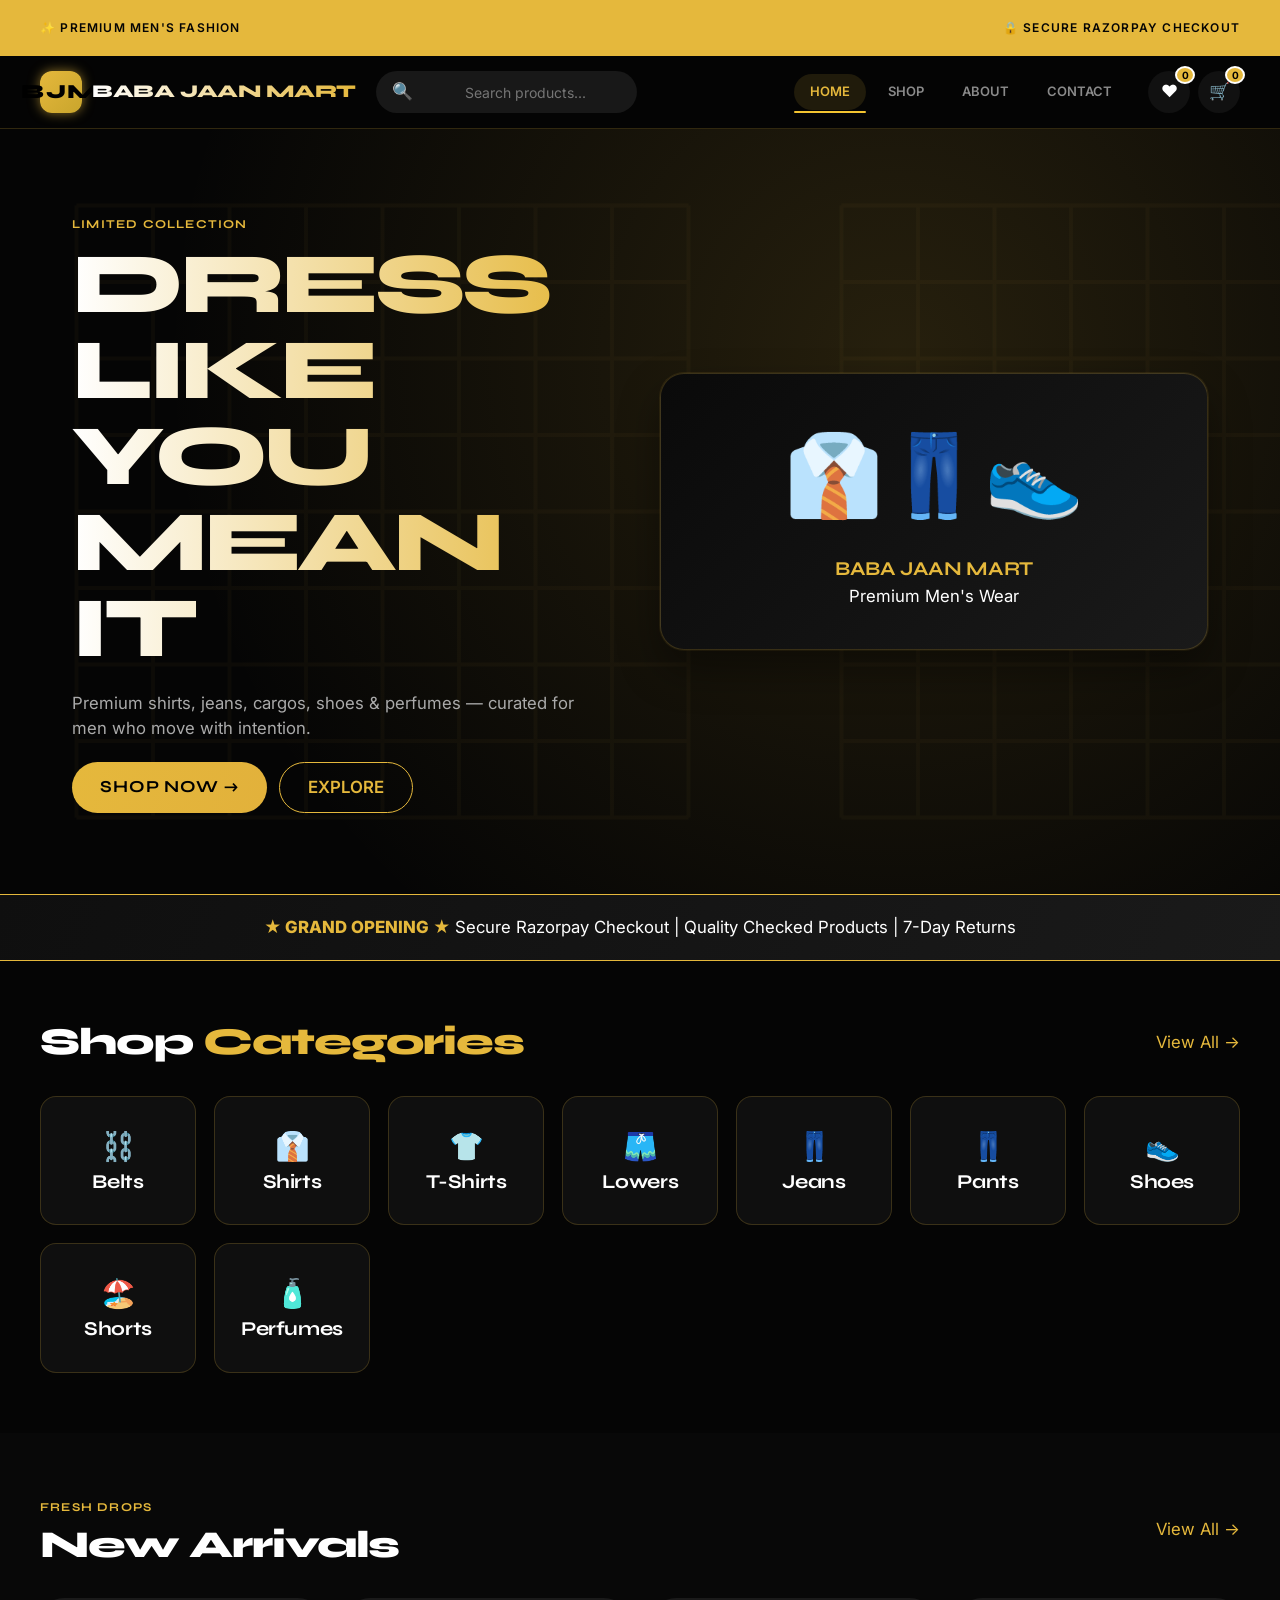
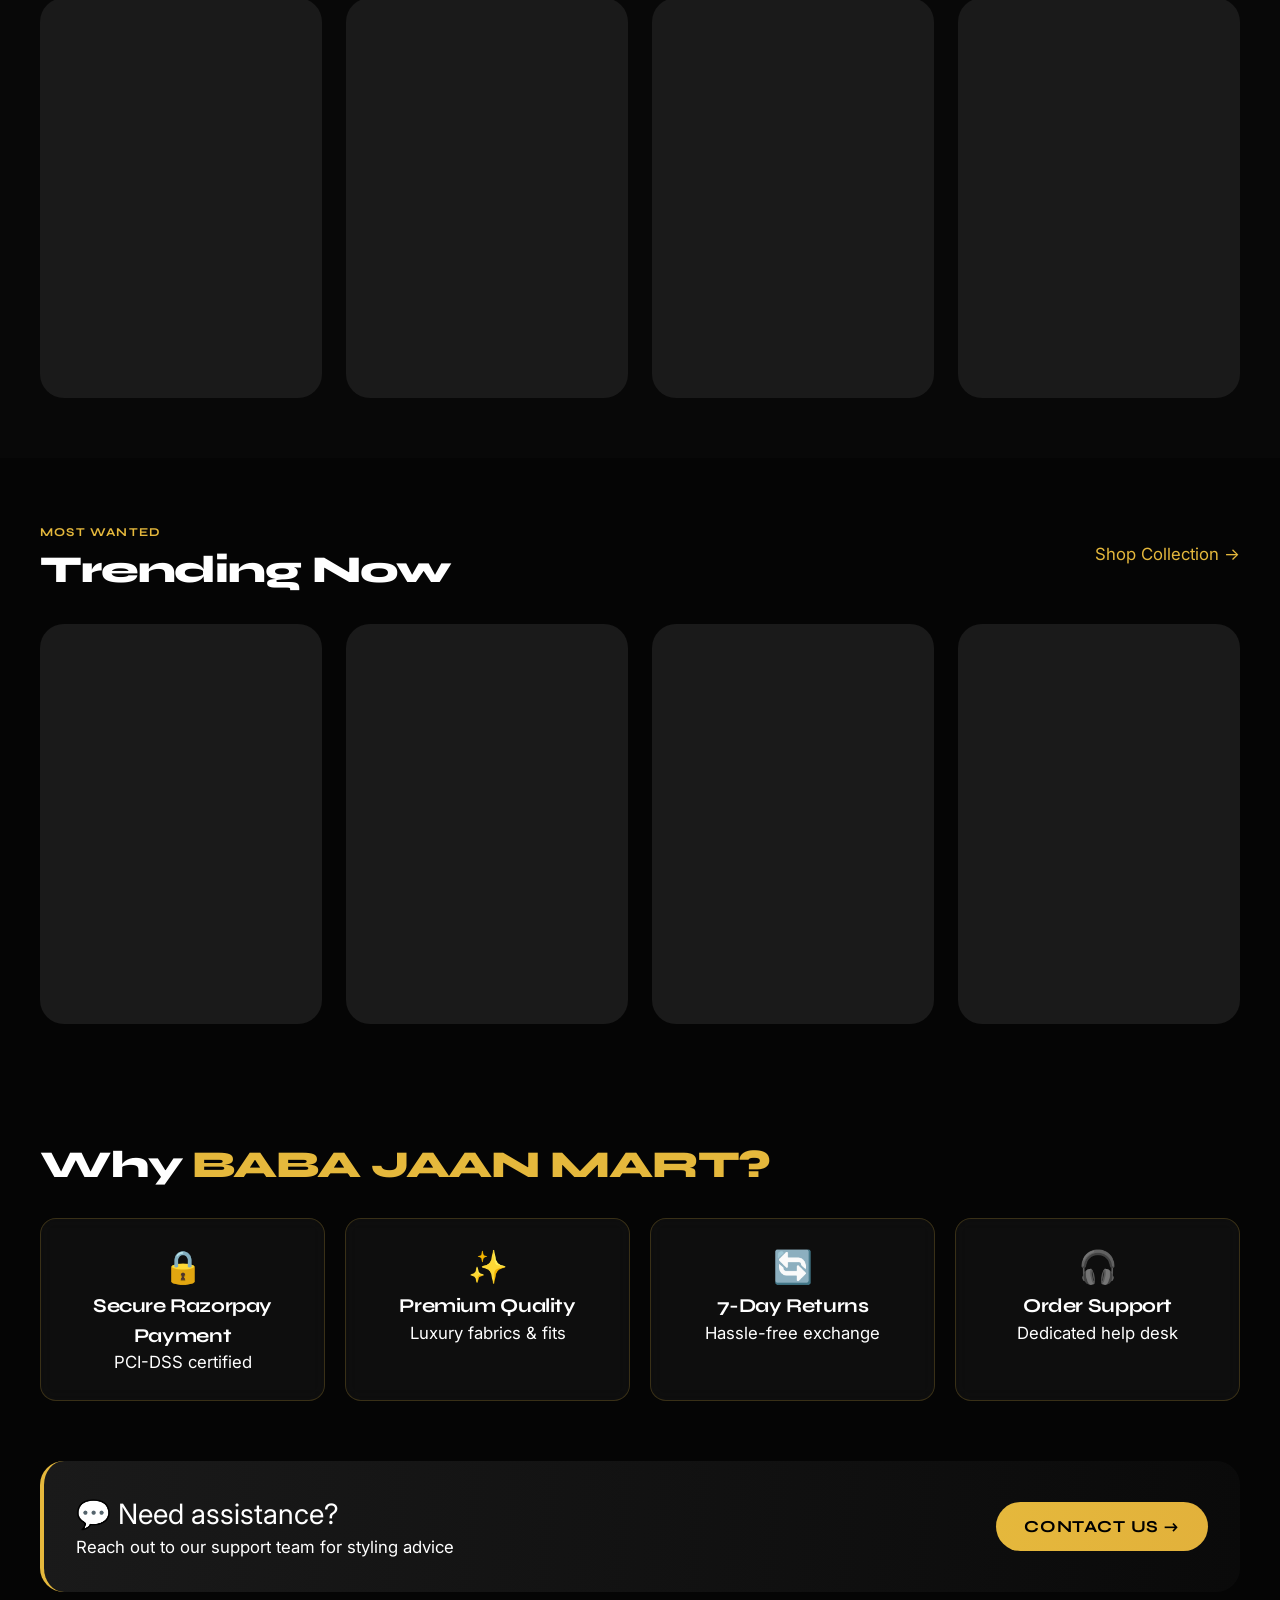
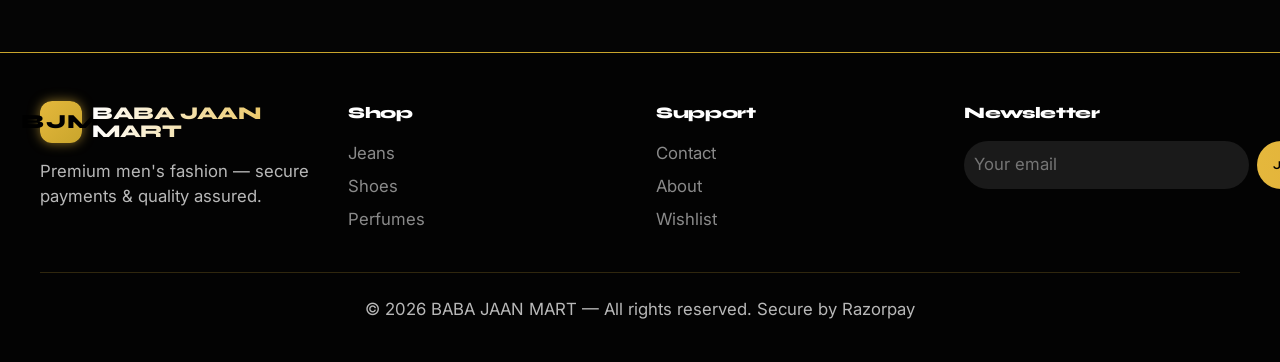
==== commit c05e8907: "Update print statement from 'Hello' to 'Goodbye'" ====
--- a/index.html
+++ b/index.html
@@ -3,40 +3,37 @@
 <head>
   <meta charset="UTF-8" />
   <meta name="viewport" content="width=device-width, initial-scale=1.0, viewport-fit=cover" />
-  <title>BABA JAAN MART | Premium Men's Luxury Fashion</title>
-  <meta name="description" content="Experience luxury menswear at BABA JAAN MART. Premium shirts, jeans, shoes & accessories. Secure Razorpay checkout." />
+  <title>BABA JAAN MART | Premium Men's Fashion</title>
+  <meta name="description" content="Shop premium men's fashion at BABA JAAN MART. Explore jeans, shirts, t-shirts, cargos, linen pants, lowers and shorts." />
   <meta name="theme-color" content="#0a0a0a" />
   <link rel="preconnect" href="https://fonts.googleapis.com" />
   <link rel="preconnect" href="https://fonts.gstatic.com" crossorigin />
-  <link href="https://fonts.googleapis.com/css2?family=Inter:opsz,wght@14..32,300;14..32,400;14..32,500;14..32,600;14..32,700;14..32,800&family=Playfair+Display:wght@400;500;600;700;800;900&display=swap" rel="stylesheet" />
+  <link href="https://fonts.googleapis.com/css2?family=Inter:opsz,wght@14..32,300;14..32,400;14..32,500;14..32,600;14..32,700;14..32,800&family=Syne:wght@400;500;600;700;800&display=swap" rel="stylesheet" />
   <link rel="stylesheet" href="css/style.css" />
   <link rel="stylesheet" href="css/responsive.css" />
 
   <style>
     /* ═══════════════════════════════════════════════════════════════
-       BABA JAAN MART — PREMIUM LUXURY E-COMMERCE SYSTEM
+       BABA JAAN MART — PREMIUM SYSTEM (GLASS + GOLD + BLACK)
        Preserves all functional IDs, classes, logic, keys.
     ═══════════════════════════════════════════════════════════════ */
     :root {
-      --black: #0a0a0a;
-      --black-deep: #050505;
+      --black: #050505;
+      --black-glass: rgba(5,5,5,0.75);
       --charcoal: #111111;
-      --charcoal-light: #1a1a1a;
-      --gold: #D4AF37;
-      --gold-light: #E5C158;
-      --gold-glow: rgba(212, 175, 55, 0.15);
-      --gold-glow-strong: rgba(212, 175, 55, 0.3);
+      --gold: #E5B83C;
+      --gold-glow: rgba(229,184,60,0.2);
+      --gold-dim: #c9a52c;
       --white: #ffffff;
-      --white-muted: #f5f5f5;
+      --off-white: #f2eee9;
       --muted: #8a8a8a;
-      --muted-dark: #666666;
-      --glass-bg: rgba(10, 10, 10, 0.7);
-      --glass-border: rgba(212, 175, 55, 0.2);
-      --shadow-premium: 0 25px 50px -12px rgba(0, 0, 0, 0.5);
-      --shadow-gold: 0 10px 40px rgba(212, 175, 55, 0.15);
-      --radius-sm: 8px;
+      --muted-dark: #5a5a5a;
+      --glass-border: rgba(229,184,60,0.2);
+      --shadow-3d: 0 20px 40px rgba(0,0,0,0.4), 0 0 0 1px rgba(229,184,60,0.1);
+      --shadow-glow: 0 0 18px rgba(229,184,60,0.3);
+      --radius-lg: 24px;
       --radius-md: 16px;
-      --radius-lg: 24px;
+      --radius-sm: 10px;
       --transition: all 0.4s cubic-bezier(0.2, 0.9, 0.4, 1.1);
     }
 
@@ -54,40 +51,35 @@
       overflow-x: hidden;
     }
 
-    h1, h2, h3, h4, .brand-title, .btn, .category-card h3, .product-title, .hero-title {
-      font-family: 'Playfair Display', serif;
+    h1, h2, h3, h4, .brand-title, .btn, .section-kicker, .category-card h3, .product-title {
+      font-family: 'Syne', sans-serif;
       font-weight: 700;
-      letter-spacing: -0.01em;
+      letter-spacing: -0.02em;
     }
 
     .container {
-      max-width: 1440px;
+      max-width: 1400px;
       margin: 0 auto;
-      padding: 0 32px;
-    }
-
-    @media (max-width: 768px) {
-      .container {
-        padding: 0 20px;
-      }
-    }
-
-    /* Glassmorphism */
+      padding: 0 24px;
+    }
+
+    /* glass morphism */
     .glass-card {
-      background: var(--glass-bg);
-      backdrop-filter: blur(16px);
+      background: rgba(10,10,10,0.65);
+      backdrop-filter: blur(14px);
       border: 1px solid var(--glass-border);
       border-radius: var(--radius-lg);
+      box-shadow: 0 8px 32px rgba(0,0,0,0.2);
       transition: var(--transition);
     }
 
     .glass-card:hover {
       border-color: var(--gold);
-      box-shadow: var(--shadow-gold);
+      box-shadow: var(--shadow-glow);
       transform: translateY(-4px);
     }
 
-    /* Header */
+    /* header + top strip */
     .top-strip {
       background: var(--gold);
       color: var(--black);
@@ -95,14 +87,14 @@
       font-weight: 600;
       text-transform: uppercase;
       letter-spacing: 0.1em;
-      padding: 10px 0;
+      padding: 8px 0;
     }
 
     .site-header {
       position: sticky;
       top: 0;
-      z-index: 1000;
-      background: rgba(10, 10, 10, 0.95);
+      z-index: 1200;
+      background: rgba(5,5,5,0.85);
       backdrop-filter: blur(20px);
       border-bottom: 1px solid var(--glass-border);
     }
@@ -110,37 +102,35 @@
     .navbar {
       display: flex;
       align-items: center;
-      gap: 24px;
-      height: 80px;
+      gap: 20px;
+      height: 72px;
     }
 
     .brand {
       display: flex;
       align-items: center;
-      gap: 12px;
+      gap: 10px;
       text-decoration: none;
     }
-
     .brand-mark {
-      width: 45px;
-      height: 45px;
-      background: linear-gradient(135deg, var(--gold), var(--gold-light));
-      color: var(--black);
-      font-family: 'Playfair Display', serif;
-      font-weight: 900;
-      font-size: 22px;
+      width: 42px;
+      height: 42px;
+      background: linear-gradient(135deg, var(--gold), #c9a52c);
+      color: black;
+      font-family: 'Syne', sans-serif;
+      font-weight: 800;
+      font-size: 20px;
       display: flex;
       align-items: center;
       justify-content: center;
       border-radius: 12px;
-      box-shadow: 0 0 20px rgba(212, 175, 55, 0.4);
-    }
-
+      box-shadow: 0 0 12px rgba(229,184,60,0.6);
+    }
     .brand-title {
-      font-size: 20px;
+      font-size: 18px;
       font-weight: 800;
       letter-spacing: -0.02em;
-      background: linear-gradient(135deg, var(--white), var(--gold));
+      background: linear-gradient(to right, #fff, var(--gold));
       -webkit-background-clip: text;
       background-clip: text;
       color: transparent;
@@ -148,763 +138,404 @@
 
     .desktop-nav {
       display: flex;
-      gap: 8px;
+      gap: 6px;
       margin-left: auto;
     }
-
     .desktop-nav a {
-      font-size: 14px;
+      font-size: 13px;
       font-weight: 600;
       text-transform: uppercase;
-      padding: 8px 20px;
+      padding: 8px 16px;
       border-radius: 40px;
       color: var(--muted);
       transition: var(--transition);
+    }
+    .desktop-nav a:hover, .desktop-nav a.active {
+      background: rgba(229,184,60,0.12);
+      color: var(--gold);
+    }
+
+    .icon-btn {
+      background: rgba(255,255,255,0.05);
+      border-radius: 50%;
+      width: 42px;
+      height: 42px;
+      display: flex;
+      align-items: center;
+      justify-content: center;
+      transition: var(--transition);
+      cursor: pointer;
+      border: none;
+      color: var(--white);
+    }
+    .icon-btn:hover {
+      background: var(--gold);
+      color: black;
+      transform: scale(1.02);
+    }
+
+    .btn-gold {
+      background: linear-gradient(105deg, var(--gold), #e2b13b);
+      color: black;
+      font-weight: 700;
+      border-radius: 40px;
+      padding: 12px 28px;
+      font-family: 'Syne', sans-serif;
+      text-transform: uppercase;
+      letter-spacing: 0.05em;
+      transition: var(--transition);
+      display: inline-block;
+      border: none;
+      cursor: pointer;
       text-decoration: none;
     }
-
-    .desktop-nav a:hover, .desktop-nav a.active {
-      background: rgba(212, 175, 55, 0.12);
+    .btn-gold:hover {
+      box-shadow: 0 0 20px rgba(229,184,60,0.6);
+      transform: translateY(-2px);
+    }
+
+    .btn-outline {
+      background: transparent;
+      border: 1px solid var(--gold);
       color: var(--gold);
+      padding: 12px 28px;
+      border-radius: 40px;
+      font-weight: 600;
+      text-decoration: none;
+      display: inline-block;
+    }
+
+    /* HERO with branded background */
+    .hero-premium {
+      position: relative;
+      min-height: 85vh;
+      display: flex;
+      align-items: center;
+      overflow: hidden;
+      isolation: isolate;
+    }
+    .hero-bg-glow {
+      position: absolute;
+      width: 100%;
+      height: 100%;
+      background: radial-gradient(circle at 70% 30%, rgba(229,184,60,0.15), transparent 70%);
+      z-index: 0;
+    }
+    .hero-pattern {
+      position: absolute;
+      width: 100%;
+      height: 100%;
+      background-image: url('data:image/svg+xml;utf8,<svg xmlns="http://www.w3.org/2000/svg" viewBox="0 0 100 100" opacity="0.03"><path fill="none" stroke="%23E5B83C" stroke-width="0.5" d="M10 10 L90 10 M10 20 L90 20 M10 30 L90 30 M10 40 L90 40 M10 50 L90 50 M10 60 L90 60 M10 70 L90 70 M10 80 L90 80 M10 90 L90 90 M10 10 L10 90 M20 10 L20 90 M30 10 L30 90 M40 10 L40 90 M50 10 L50 90 M60 10 L60 90 M70 10 L70 90 M80 10 L80 90 M90 10 L90 90"/></svg>');
+      background-repeat: repeat;
+      pointer-events: none;
+    }
+    .hero-slide-inner {
+      display: grid;
+      grid-template-columns: 1fr 1fr;
+      gap: 40px;
+      align-items: center;
+      position: relative;
+      z-index: 2;
+    }
+    .hero-title {
+      font-size: clamp(44px, 8vw, 86px);
+      font-weight: 800;
+      line-height: 1;
+      text-transform: uppercase;
+      background: linear-gradient(to right, #fff, var(--gold));
+      -webkit-background-clip: text;
+      background-clip: text;
+      color: transparent;
+    }
+    .hero-visual-brand {
+      background: linear-gradient(135deg, #0a0a0a, #1a1a1a);
+      border-radius: var(--radius-lg);
+      box-shadow: var(--shadow-3d);
+      padding: 40px;
+      text-align: center;
+      border: 1px solid var(--glass-border);
+    }
+    .hero-visual-brand span {
+      font-size: 80px;
+      display: block;
+    }
+
+    /* banner sale */
+    .promo-banner {
+      background: linear-gradient(115deg, #0f0f0f, #1a1a1a);
+      border-top: 1px solid var(--gold);
+      border-bottom: 1px solid var(--gold);
+      padding: 20px 0;
+      text-align: center;
+    }
+    .gold-text {
+      color: var(--gold);
+      font-weight: 800;
+    }
+
+    /* categories 3D grid */
+    .categories-3d-grid {
+      display: grid;
+      grid-template-columns: repeat(auto-fill, minmax(150px, 1fr));
+      gap: 18px;
+    }
+    .category-3d-card {
+      background: rgba(20,20,20,0.7);
+      backdrop-filter: blur(8px);
+      border: 1px solid rgba(229,184,60,0.2);
+      border-radius: var(--radius-md);
+      padding: 28px 12px;
+      text-align: center;
+      transition: var(--transition);
+      text-decoration: none;
+      color: var(--white);
+      display: block;
+    }
+    .category-3d-card:hover {
+      border-color: var(--gold);
+      transform: translateY(-6px) scale(1.02);
+      background: rgba(229,184,60,0.05);
+    }
+
+    /* product cards premium */
+    .products-grid {
+      display: grid;
+      grid-template-columns: repeat(4, 1fr);
+      gap: 24px;
+    }
+    @media (max-width: 1024px) {
+      .products-grid { grid-template-columns: repeat(2, 1fr); }
+    }
+    @media (max-width: 640px) {
+      .products-grid { grid-template-columns: 1fr; }
+    }
+
+    .product-card-premium {
+      background: rgba(15,15,15,0.8);
+      backdrop-filter: blur(12px);
+      border-radius: var(--radius-lg);
+      border: 1px solid rgba(229,184,60,0.15);
+      overflow: hidden;
+      transition: var(--transition);
+    }
+    .product-card-premium:hover {
+      transform: translateY(-8px);
+      border-color: var(--gold);
+      box-shadow: 0 20px 35px -12px rgba(0,0,0,0.5), 0 0 0 1px rgba(229,184,60,0.3);
+    }
+    .product-media {
+      aspect-ratio: 3/4;
+      overflow: hidden;
+      position: relative;
+    }
+    .product-media img {
+      width: 100%;
+      height: 100%;
+      object-fit: cover;
+      transition: transform 0.5s ease;
+    }
+    .product-card-premium:hover .product-media img {
+      transform: scale(1.05);
+    }
+    .product-info {
+      padding: 16px;
+    }
+    .product-category {
+      font-size: 11px;
+      text-transform: uppercase;
+      color: var(--gold);
+      letter-spacing: 0.05em;
+    }
+    .product-title {
+      font-size: 16px;
+      margin: 6px 0;
+      font-weight: 700;
+    }
+    .price-row {
+      display: flex;
+      gap: 8px;
+      align-items: baseline;
+      margin: 8px 0;
+    }
+    .price-current {
+      font-size: 18px;
+      font-weight: 700;
+      color: var(--gold);
+    }
+    .price-old {
+      font-size: 13px;
+      text-decoration: line-through;
+      color: var(--muted);
+    }
+    .price-discount {
+      font-size: 12px;
+      color: #22c55e;
+    }
+    .product-card-actions {
+      display: flex;
+      gap: 10px;
+      margin-top: 12px;
+    }
+    .btn-primary {
+      background: var(--gold);
+      color: black;
+      padding: 8px 16px;
+      border-radius: 40px;
+      text-decoration: none;
+      font-weight: 600;
+      font-size: 12px;
+      flex: 1;
+      text-align: center;
+    }
+    .add-cart-btn {
+      background: rgba(255,255,255,0.1);
+      border: 1px solid var(--glass-border);
+      border-radius: 40px;
+      width: 38px;
+      cursor: pointer;
+      font-size: 18px;
+      transition: var(--transition);
+    }
+    .add-cart-btn:hover {
+      background: var(--gold);
+      color: black;
+    }
+    .wishlist-btn {
+      background: rgba(0,0,0,0.5);
+      border-radius: 50%;
+      width: 36px;
+      height: 36px;
+      border: 1px solid var(--glass-border);
+      cursor: pointer;
+      font-size: 18px;
+      transition: var(--transition);
+    }
+    .wishlist-btn.active {
+      color: red;
+      background: rgba(255,0,0,0.2);
+      border-color: red;
+    }
+    .product-badges {
+      position: absolute;
+      top: 10px;
+      left: 10px;
+      display: flex;
+      gap: 6px;
+    }
+    .badge {
+      background: black;
+      padding: 4px 8px;
+      border-radius: 20px;
+      font-size: 10px;
+      font-weight: bold;
+    }
+    .badge-primary {
+      background: var(--gold);
+      color: black;
+    }
+
+    /* trust badges */
+    .trust-grid {
+      display: grid;
+      grid-template-columns: repeat(4, 1fr);
+      gap: 20px;
+    }
+    .trust-badge {
+      background: rgba(20,20,20,0.6);
+      backdrop-filter: blur(8px);
+      border-radius: var(--radius-md);
+      padding: 24px;
+      text-align: center;
+      border: 1px solid rgba(229,184,60,0.2);
+    }
+
+    /* contact CTA */
+    .contact-cta {
+      background: linear-gradient(95deg, #1a1a1a, #0a0a0a);
+      border-radius: var(--radius-lg);
+      padding: 32px;
+      display: flex;
+      align-items: center;
+      justify-content: space-between;
+      flex-wrap: wrap;
+      gap: 20px;
+      border-left: 4px solid var(--gold);
+    }
+
+    /* footer */
+    .footer {
+      background: #030303;
+      border-top: 1px solid var(--gold-dim);
+      padding: 48px 0 24px;
     }
 
     .header-search {
       display: flex;
       align-items: center;
-      background: rgba(255, 255, 255, 0.05);
+      background: rgba(255,255,255,0.08);
       border-radius: 40px;
-      padding: 0 18px;
-      height: 44px;
-      gap: 10px;
-      border: 1px solid var(--glass-border);
-      transition: var(--transition);
-    }
-
-    .header-search:focus-within {
-      border-color: var(--gold);
-      box-shadow: 0 0 15px var(--gold-glow);
-    }
-
+      padding: 0 16px;
+      height: 42px;
+      gap: 8px;
+    }
     .header-search input {
       background: transparent;
       border: none;
       color: white;
       outline: none;
       font-size: 14px;
-      width: 220px;
-    }
-
-    .icon-btn {
-      background: rgba(255, 255, 255, 0.05);
-      border-radius: 50%;
-      width: 44px;
-      height: 44px;
-      display: flex;
-      align-items: center;
-      justify-content: center;
-      transition: var(--transition);
-      cursor: pointer;
-      border: 1px solid var(--glass-border);
-      color: var(--white);
-      position: relative;
-      text-decoration: none;
-    }
-
-    .icon-btn:hover {
-      background: var(--gold);
-      color: var(--black);
-      border-color: var(--gold);
-      transform: scale(1.05);
-    }
-
+      width: 200px;
+    }
     .icon-badge-count {
       position: absolute;
-      top: -6px;
-      right: -6px;
+      top: -5px;
+      right: -5px;
       background: var(--gold);
-      color: var(--black);
+      color: black;
       border-radius: 50%;
-      width: 20px;
-      height: 20px;
-      font-size: 11px;
+      width: 18px;
+      height: 18px;
+      font-size: 10px;
       display: flex;
       align-items: center;
       justify-content: center;
-      font-weight: 800;
-    }
-
-    /* Premium Hero */
-    .hero-luxury {
-      position: relative;
-      min-height: 90vh;
-      display: flex;
-      align-items: center;
-      overflow: hidden;
-    }
-
-    .hero-bg {
-      position: absolute;
-      inset: 0;
-      background: radial-gradient(circle at 30% 50%, rgba(212, 175, 55, 0.08), transparent 70%);
-      z-index: 0;
-    }
-
-    .hero-pattern {
-      position: absolute;
-      inset: 0;
-      background-image: url('data:image/svg+xml;utf8,<svg xmlns="http://www.w3.org/2000/svg" viewBox="0 0 100 100" opacity="0.02"><path fill="none" stroke="%23D4AF37" stroke-width="0.5" d="M10 10 L90 10 M10 20 L90 20 M10 30 L90 30 M10 40 L90 40 M10 50 L90 50 M10 60 L90 60 M10 70 L90 70 M10 80 L90 80 M10 90 L90 90 M10 10 L10 90 M20 10 L20 90 M30 10 L30 90 M40 10 L40 90 M50 10 L50 90 M60 10 L60 90 M70 10 L70 90 M80 10 L80 90 M90 10 L90 90"/></svg>');
-      background-repeat: repeat;
-      pointer-events: none;
-    }
-
-    .hero-content {
-      position: relative;
-      z-index: 2;
-      max-width: 650px;
-    }
-
-    .hero-badge {
-      display: inline-block;
-      background: rgba(212, 175, 55, 0.15);
-      border: 1px solid var(--gold);
-      color: var(--gold);
-      padding: 6px 18px;
-      border-radius: 40px;
-      font-size: 12px;
-      font-weight: 600;
-      text-transform: uppercase;
-      letter-spacing: 0.1em;
-      margin-bottom: 24px;
-    }
-
-    .hero-title {
-      font-size: clamp(48px, 8vw, 88px);
-      font-weight: 900;
-      line-height: 1.1;
-      margin-bottom: 24px;
-    }
-
-    .hero-title span {
-      color: var(--gold);
-      display: block;
-    }
-
-    .hero-subtitle {
-      font-size: 16px;
-      color: var(--muted);
-      margin-bottom: 32px;
-      line-height: 1.6;
-    }
-
-    .hero-buttons {
-      display: flex;
-      gap: 16px;
-      flex-wrap: wrap;
-    }
-
-    .btn-primary {
-      background: linear-gradient(135deg, var(--gold), var(--gold-light));
-      color: var(--black);
-      padding: 14px 36px;
-      border-radius: 40px;
-      font-weight: 700;
-      text-transform: uppercase;
-      letter-spacing: 0.05em;
-      transition: var(--transition);
-      display: inline-block;
-      text-decoration: none;
-      border: none;
-      cursor: pointer;
-    }
-
-    .btn-primary:hover {
-      transform: translateY(-2px);
-      box-shadow: 0 10px 30px rgba(212, 175, 55, 0.4);
-    }
-
-    .btn-secondary {
-      background: transparent;
-      border: 1px solid var(--gold);
-      color: var(--gold);
-      padding: 14px 36px;
-      border-radius: 40px;
-      font-weight: 600;
-      transition: var(--transition);
-      display: inline-block;
-      text-decoration: none;
-    }
-
-    .btn-secondary:hover {
-      background: rgba(212, 175, 55, 0.1);
-      transform: translateY(-2px);
-    }
-
-    .hero-image {
-      position: relative;
-      z-index: 2;
-      border-radius: var(--radius-lg);
-      overflow: hidden;
-      box-shadow: var(--shadow-premium);
-      animation: float 6s ease-in-out infinite;
-    }
-
-    @keyframes float {
-      0%, 100% { transform: translateY(0px); }
-      50% { transform: translateY(-15px); }
-    }
-
-    .hero-image img {
-      width: 100%;
-      height: auto;
-      display: block;
-    }
-
-    /* Categories Grid */
-    .categories-grid-premium {
-      display: grid;
-      grid-template-columns: repeat(auto-fill, minmax(130px, 1fr));
-      gap: 20px;
-    }
-
-    .category-premium-card {
-      background: rgba(20, 20, 20, 0.6);
-      backdrop-filter: blur(10px);
-      border: 1px solid var(--glass-border);
-      border-radius: var(--radius-md);
-      padding: 28px 16px;
-      text-align: center;
-      transition: var(--transition);
-      text-decoration: none;
-      color: var(--white);
-      display: block;
-    }
-
-    .category-premium-card:hover {
-      border-color: var(--gold);
-      transform: translateY(-6px);
-      background: rgba(212, 175, 55, 0.08);
-      box-shadow: var(--shadow-gold);
-    }
-
-    .category-icon {
-      font-size: 36px;
-      margin-bottom: 12px;
-      display: block;
-    }
-
-    .category-premium-card h3 {
-      font-size: 14px;
-      font-weight: 700;
-      letter-spacing: 0.05em;
-    }
-
-    /* Product Cards */
-    .products-grid-luxury {
-      display: grid;
-      grid-template-columns: repeat(4, 1fr);
-      gap: 28px;
-    }
-
-    @media (max-width: 1024px) {
-      .products-grid-luxury {
-        grid-template-columns: repeat(2, 1fr);
-      }
-    }
-
-    @media (max-width: 640px) {
-      .products-grid-luxury {
-        grid-template-columns: 1fr;
-      }
-    }
-
-    .product-card-luxury {
-      background: rgba(15, 15, 15, 0.8);
-      backdrop-filter: blur(12px);
-      border-radius: var(--radius-lg);
-      border: 1px solid var(--glass-border);
-      overflow: hidden;
-      transition: var(--transition);
-    }
-
-    .product-card-luxury:hover {
-      transform: translateY(-8px);
-      border-color: var(--gold);
-      box-shadow: 0 20px 40px rgba(0, 0, 0, 0.4), 0 0 0 1px rgba(212, 175, 55, 0.3);
-    }
-
-    .product-media {
-      position: relative;
-      aspect-ratio: 3/4;
-      overflow: hidden;
-    }
-
-    .product-media img {
-      width: 100%;
-      height: 100%;
-      object-fit: cover;
-      transition: transform 0.6s ease;
-    }
-
-    .product-card-luxury:hover .product-media img {
-      transform: scale(1.06);
-    }
-
-    .product-badges {
-      position: absolute;
-      top: 12px;
-      left: 12px;
-      display: flex;
-      gap: 8px;
-      z-index: 2;
-    }
-
-    .badge {
-      background: var(--black);
-      padding: 4px 10px;
-      border-radius: 20px;
-      font-size: 10px;
-      font-weight: 700;
-      text-transform: uppercase;
-    }
-
-    .badge-gold {
-      background: var(--gold);
-      color: var(--black);
-    }
-
-    .product-actions {
-      position: absolute;
-      top: 12px;
-      right: 12px;
-      z-index: 2;
-    }
-
-    .wishlist-btn {
-      background: rgba(0, 0, 0, 0.6);
-      backdrop-filter: blur(4px);
-      border-radius: 50%;
-      width: 38px;
-      height: 38px;
-      border: 1px solid var(--glass-border);
-      cursor: pointer;
-      font-size: 18px;
-      transition: var(--transition);
-      display: flex;
-      align-items: center;
-      justify-content: center;
-    }
-
-    .wishlist-btn.active {
-      color: #ff3b30;
-      background: rgba(255, 59, 48, 0.2);
-      border-color: #ff3b30;
-    }
-
-    .wishlist-btn:hover {
-      transform: scale(1.1);
-    }
-
-    .product-info {
-      padding: 20px;
-    }
-
-    .product-category {
-      font-size: 11px;
-      color: var(--gold);
-      text-transform: uppercase;
-      letter-spacing: 0.1em;
-      margin-bottom: 8px;
-    }
-
-    .product-title {
-      font-size: 16px;
-      font-weight: 700;
-      margin-bottom: 8px;
-      line-height: 1.3;
-    }
-
-    .price-row {
-      display: flex;
-      gap: 10px;
-      align-items: baseline;
-      margin-bottom: 12px;
-    }
-
-    .price-current {
-      font-size: 18px;
-      font-weight: 800;
-      color: var(--gold);
-    }
-
-    .price-old {
-      font-size: 13px;
-      text-decoration: line-through;
-      color: var(--muted);
-    }
-
-    .price-discount {
-      font-size: 12px;
-      color: #22c55e;
-      font-weight: 600;
-    }
-
-    .product-buttons {
-      display: flex;
-      gap: 12px;
-      margin-top: 16px;
-    }
-
-    .btn-view {
-      flex: 1;
-      background: rgba(255, 255, 255, 0.08);
-      border: 1px solid var(--glass-border);
-      color: var(--white);
-      padding: 8px 16px;
-      border-radius: 40px;
-      text-decoration: none;
-      font-size: 12px;
-      font-weight: 600;
-      text-align: center;
-      transition: var(--transition);
-    }
-
-    .btn-view:hover {
-      background: var(--gold);
-      color: var(--black);
-      border-color: var(--gold);
-    }
-
-    .btn-cart {
-      width: 40px;
-      background: rgba(212, 175, 55, 0.2);
-      border: 1px solid var(--gold);
-      border-radius: 40px;
-      cursor: pointer;
-      font-size: 18px;
-      transition: var(--transition);
-    }
-
-    .btn-cart:hover {
-      background: var(--gold);
-      transform: scale(1.05);
-    }
-
-    /* Section Styles */
-    .section {
-      padding: 80px 0;
-    }
-
-    .section-dark {
-      background: var(--charcoal);
-    }
-
-    .section-header {
-      text-align: center;
-      margin-bottom: 48px;
-    }
-
-    .section-kicker {
-      color: var(--gold);
-      text-transform: uppercase;
-      letter-spacing: 0.2em;
-      font-size: 12px;
-      font-weight: 600;
-      margin-bottom: 12px;
-    }
-
-    .section-title {
-      font-size: clamp(32px, 5vw, 48px);
-      font-weight: 800;
-      margin-bottom: 16px;
-    }
-
-    .section-subtitle {
-      color: var(--muted);
-      font-size: 16px;
-    }
-
-    /* Featured Banner */
-    .featured-banner {
-      background: linear-gradient(135deg, var(--charcoal), var(--black-deep));
-      border-radius: var(--radius-lg);
-      border: 1px solid var(--glass-border);
-      overflow: hidden;
-      display: grid;
-      grid-template-columns: 1fr 1fr;
-      gap: 0;
-    }
-
-    .featured-content {
-      padding: 48px;
-      display: flex;
-      flex-direction: column;
-      justify-content: center;
-    }
-
-    .featured-image {
-      background: linear-gradient(135deg, rgba(212, 175, 55, 0.1), transparent);
-      display: flex;
-      align-items: center;
-      justify-content: center;
-      padding: 40px;
-    }
-
-    .featured-image img {
-      max-width: 100%;
-      border-radius: var(--radius-md);
-    }
-
-    /* Trust Grid */
-    .trust-grid-premium {
-      display: grid;
-      grid-template-columns: repeat(4, 1fr);
-      gap: 24px;
-    }
+      font-weight: bold;
+    }
+    .icon-btn { position: relative; }
 
     @media (max-width: 768px) {
-      .trust-grid-premium {
-        grid-template-columns: repeat(2, 1fr);
-      }
-    }
-
-    .trust-card {
-      text-align: center;
-      padding: 32px 20px;
-      background: rgba(20, 20, 20, 0.5);
-      border-radius: var(--radius-md);
-      border: 1px solid var(--glass-border);
-      transition: var(--transition);
-    }
-
-    .trust-card:hover {
-      border-color: var(--gold);
-      transform: translateY(-4px);
-    }
-
-    .trust-icon {
-      font-size: 40px;
-      margin-bottom: 16px;
-      display: block;
-    }
-
-    .trust-card h3 {
-      font-size: 18px;
-      margin-bottom: 8px;
-    }
-
-    .trust-card p {
-      font-size: 13px;
-      color: var(--muted);
-    }
-
-    /* Social Proof */
-    .social-grid {
-      display: flex;
-      justify-content: center;
-      gap: 32px;
-      flex-wrap: wrap;
-    }
-
-    .social-link {
-      width: 60px;
-      height: 60px;
-      background: rgba(255, 255, 255, 0.05);
-      border-radius: 50%;
-      display: flex;
-      align-items: center;
-      justify-content: center;
-      font-size: 28px;
-      transition: var(--transition);
-      text-decoration: none;
-      color: var(--white);
-      border: 1px solid var(--glass-border);
-    }
-
-    .social-link:hover {
-      background: var(--gold);
-      color: var(--black);
-      transform: translateY(-4px);
-      border-color: var(--gold);
-    }
-
-    /* Newsletter */
-    .newsletter-premium {
-      background: linear-gradient(135deg, var(--charcoal-light), var(--black));
-      border-radius: var(--radius-lg);
-      padding: 56px;
-      text-align: center;
-      border: 1px solid var(--glass-border);
-    }
-
-    .newsletter-form {
-      display: flex;
-      gap: 12px;
-      max-width: 500px;
-      margin: 32px auto 0;
-      flex-wrap: wrap;
-      justify-content: center;
-    }
-
-    .newsletter-form input {
-      flex: 1;
-      padding: 14px 20px;
-      border-radius: 40px;
-      border: 1px solid var(--glass-border);
-      background: rgba(255, 255, 255, 0.05);
-      color: white;
-      font-size: 14px;
-      outline: none;
-    }
-
-    .newsletter-form input:focus {
-      border-color: var(--gold);
-    }
-
-    /* Footer */
-    .footer-premium {
-      background: var(--black-deep);
-      border-top: 1px solid var(--glass-border);
-      padding: 60px 0 30px;
-      margin-top: 80px;
-    }
-
-    .footer-grid {
-      display: grid;
-      grid-template-columns: repeat(auto-fit, minmax(200px, 1fr));
-      gap: 40px;
-      margin-bottom: 40px;
-    }
-
-    .footer-col h4 {
-      color: var(--gold);
-      font-size: 14px;
-      margin-bottom: 20px;
-      text-transform: uppercase;
-      letter-spacing: 0.1em;
-    }
-
-    .footer-col a {
-      display: block;
-      color: var(--muted);
-      text-decoration: none;
-      margin-bottom: 12px;
-      font-size: 13px;
-      transition: var(--transition);
-    }
-
-    .footer-col a:hover {
-      color: var(--gold);
-      transform: translateX(4px);
-    }
-
-    .footer-bottom {
-      text-align: center;
-      padding-top: 30px;
-      border-top: 1px solid var(--glass-border);
-      color: var(--muted);
-      font-size: 12px;
-    }
-
-    /* Mobile Menu */
-    .mobile-menu-panel, .mobile-search-panel {
-      display: none;
-      position: fixed;
-      inset: 0;
-      z-index: 2000;
-    }
-
-    .mobile-menu-panel.active, .mobile-search-panel.active {
-      display: block;
-    }
-
-    .overlay {
-      position: absolute;
-      inset: 0;
-      background: rgba(0, 0, 0, 0.9);
-      backdrop-filter: blur(8px);
-    }
-
-    .mobile-panel {
-      position: absolute;
-      top: 0;
-      left: 0;
-      width: 300px;
-      height: 100%;
-      background: var(--charcoal);
-      padding: 24px;
-      overflow-y: auto;
-    }
-
-    .mobile-search-panel .mobile-panel {
-      left: auto;
-      right: 0;
-      width: 100%;
-      max-width: 400px;
-    }
-
-    .panel-header {
-      display: flex;
-      justify-content: space-between;
-      align-items: center;
-      margin-bottom: 24px;
-      padding-bottom: 16px;
-      border-bottom: 1px solid var(--glass-border);
-    }
-
-    .mobile-nav-links a {
-      display: block;
-      padding: 14px 0;
-      color: var(--white);
-      text-decoration: none;
-      font-weight: 500;
-      border-bottom: 1px solid var(--glass-border);
-    }
-
-    .show-on-mobile {
-      display: none !important;
-    }
-
+      .desktop-nav, .header-search { display: none !important; }
+      .hero-slide-inner { grid-template-columns: 1fr; }
+      .trust-grid { grid-template-columns: 1fr 1fr; }
+      .categories-3d-grid { grid-template-columns: repeat(3, 1fr); }
+    }
+    .show-on-mobile { display: none; }
     @media (max-width: 768px) {
-      .desktop-nav, .header-search, .hide-mobile {
-        display: none !important;
-      }
-      .show-on-mobile {
-        display: flex !important;
-      }
-      .featured-banner {
-        grid-template-columns: 1fr;
-      }
-      .newsletter-premium {
-        padding: 32px 20px;
-      }
-      .hero-content {
-        text-align: center;
-        margin-bottom: 40px;
-      }
-      .hero-buttons {
-        justify-content: center;
-      }
-    }
-
-    .skeleton {
-      background: linear-gradient(90deg, var(--charcoal) 25%, var(--charcoal-light) 50%, var(--charcoal) 75%);
-      background-size: 200% 100%;
-      animation: shimmer 1.5s infinite;
-      border-radius: var(--radius-lg);
-      height: 400px;
-    }
-
-    @keyframes shimmer {
-      0% { background-position: 200% 0; }
-      100% { background-position: -200% 0; }
-    }
-
-    .empty-state {
-      text-align: center;
-      padding: 60px;
-      color: var(--muted);
-      grid-column: 1/-1;
-    }
+      .show-on-mobile { display: flex !important; }
+      .hide-mobile { display: none !important; }
+    }
+    .mobile-menu-panel, .mobile-search-panel { display: none; position: fixed; inset: 0; z-index: 2000; }
+    .mobile-menu-panel.active, .mobile-search-panel.active { display: block; }
+    .overlay { position: absolute; inset: 0; background: rgba(0,0,0,0.8); }
+    .mobile-panel { position: absolute; top: 0; left: 0; width: 280px; height: 100%; background: #0a0a0a; padding: 20px; }
+    .panel-header { display: flex; justify-content: space-between; margin-bottom: 20px; }
+    .mobile-nav-links a { display: block; padding: 12px 0; color: white; text-decoration: none; }
+    .search-box { display: flex; gap: 10px; margin-top: 20px; }
+    .search-box input { flex: 1; padding: 10px; border-radius: 8px; border: 1px solid var(--gold); background: black; color: white; }
+    .skeleton-card { height: 400px; background: #1a1a1a; border-radius: var(--radius-lg); }
+    .empty-state { text-align: center; padding: 60px; color: var(--muted); grid-column: 1/-1; }
+    .section { padding: 60px 0; }
+    .section-title-wrap { display: flex; justify-content: space-between; align-items: center; margin-bottom: 32px; flex-wrap: wrap; }
+    .section-title { font-size: 38px; }
+    .section-kicker { color: var(--gold); text-transform: uppercase; letter-spacing: 0.1em; font-size: 12px; }
+    .btn-ghost { color: var(--gold); text-decoration: none; }
+    .footer-grid { display: grid; grid-template-columns: repeat(auto-fit, minmax(200px, 1fr)); gap: 32px; }
+    .footer-col a { display: block; color: var(--muted); text-decoration: none; margin: 8px 0; }
+    .footer-newsletter-form { display: flex; gap: 8px; margin-top: 12px; }
+    .footer-newsletter-form input { flex: 1; padding: 10px; border-radius: 40px; border: none; background: #1a1a1a; color: white; }
+    .btn-sm { padding: 8px 16px; font-size: 12px; }
+    .footer-bottom { text-align: center; margin-top: 32px; padding-top: 24px; border-top: 1px solid var(--glass-border); }
+    .bg-surface-2 { background: #080808; }
   </style>
 </head>
 <body>
@@ -912,8 +543,8 @@
 
   <header class="site-header">
     <div class="top-strip">
-      <div class="container" style="display: flex; justify-content: space-between; align-items: center;">
-        <span>✦ PREMIUM MEN'S FASHION ✦</span>
+      <div class="container" style="display: flex; justify-content: space-between;">
+        <span>✨ PREMIUM MEN'S FASHION</span>
         <span>🔒 SECURE RAZORPAY CHECKOUT</span>
       </div>
     </div>
@@ -922,13 +553,14 @@
         <div class="nav-left">
           <button class="icon-btn menu-toggle show-on-mobile" type="button" aria-label="Menu">☰</button>
           <a href="index.html" class="brand">
-            <span class="brand-mark">BJM</span>
+            <img src="/logo.png" alt="BABA JAAN MART" style="height: 42px; width: auto; display: none;" onerror="this.style.display='none'; this.nextElementSibling.style.display='flex';">
+            <span class="brand-mark" style="display: none;">BJM</span>
             <span class="brand-text"><span class="brand-title">BABA JAAN MART</span></span>
           </a>
         </div>
         <form class="header-search" id="headerSearchForm" onsubmit="event.preventDefault(); const val=document.getElementById('headerSearchInput').value.trim(); if(val) window.location.href=`shop.html?search=${encodeURIComponent(val)}`;">
           <span>🔍</span>
-          <input type="search" id="headerSearchInput" placeholder="Search premium styles..." />
+          <input type="search" id="headerSearchInput" placeholder="Search products..." aria-label="Search products" />
         </form>
         <nav class="desktop-nav">
           <a href="index.html" class="active">Home</a>
@@ -945,235 +577,126 @@
     </div>
   </header>
 
-  <!-- Mobile Panels -->
+  <!-- Mobile panels -->
   <div class="mobile-menu-panel" id="mobileMenuPanel">
     <div class="overlay"></div>
-    <div class="mobile-panel">
-      <div class="panel-header">
-        <h3>Menu</h3>
-        <button class="icon-btn close-panel">✕</button>
-      </div>
+    <aside class="mobile-panel">
+      <div class="panel-header"><h2>Menu</h2><button class="icon-btn close-panel">✕</button></div>
       <nav class="mobile-nav-links">
-        <a href="index.html">Home</a>
-        <a href="shop.html">Shop</a>
-        <a href="wishlist.html">Wishlist</a>
-        <a href="cart.html">Cart</a>
-        <a href="about.html">About</a>
-        <a href="contact.html">Contact</a>
+        <a href="index.html">Home →</a><a href="shop.html">Shop →</a><a href="wishlist.html">Wishlist →</a>
+        <a href="cart.html">Cart →</a><a href="about.html">About →</a><a href="contact.html">Contact →</a>
       </nav>
-    </div>
+    </aside>
   </div>
-
   <div class="mobile-search-panel" id="mobileSearchPanel">
     <div class="overlay"></div>
     <div class="mobile-panel">
-      <div class="panel-header">
-        <h3>Search</h3>
-        <button class="icon-btn close-panel">✕</button>
-      </div>
-      <form id="mobileSearchForm" onsubmit="event.preventDefault(); const val=document.getElementById('mobileSearchInput').value.trim(); if(val) window.location.href=`shop.html?search=${encodeURIComponent(val)}`;">
-        <input type="search" id="mobileSearchInput" placeholder="Search products..." style="width:100%; padding:12px; border-radius:40px; border:1px solid var(--gold); background:var(--charcoal); color:white;" />
+      <div class="panel-header"><h2>Search</h2><button class="icon-btn close-panel">✕</button></div>
+      <form class="search-box" id="mobileSearchForm" onsubmit="event.preventDefault(); const val=document.getElementById('mobileSearchInput').value.trim(); if(val) window.location.href=`shop.html?search=${encodeURIComponent(val)}`;">
+        <input type="search" id="mobileSearchInput" placeholder="Search..." />
       </form>
     </div>
   </div>
 
   <main id="main-content">
-    <!-- Premium Hero Section with dynamic product image -->
-    <section class="hero-luxury">
-      <div class="hero-bg"></div>
+    <!-- Premium Hero with branded background -->
+    <section class="hero-premium">
+      <div class="hero-bg-glow"></div>
       <div class="hero-pattern"></div>
       <div class="container">
-        <div class="hero-content">
-          <div class="hero-badge">Limited Edition 2026</div>
-          <h1 class="hero-title">Premium<br><span>Men's Fashion</span></h1>
-          <p class="hero-subtitle">Elevate your style with curated luxury collections. Discover premium shirts, jeans, shoes, and accessories crafted for the modern gentleman.</p>
-          <div class="hero-buttons">
-            <a href="shop.html" class="btn-primary">Shop Now →</a>
-            <a href="#new-arrivals" class="btn-secondary">New Arrivals</a>
+        <div class="hero-slide-inner">
+          <div class="hero-content">
+            <span class="section-kicker" style="color: var(--gold);">LIMITED COLLECTION</span>
+            <h1 class="hero-title">DRESS LIKE YOU MEAN IT</h1>
+            <p style="color: #aaa; margin: 20px 0;">Premium shirts, jeans, cargos, shoes & perfumes — curated for men who move with intention.</p>
+            <div class="hero-actions"><a href="shop.html" class="btn-gold">SHOP NOW →</a><a href="#trending-products" class="btn-outline">EXPLORE</a></div>
           </div>
-        </div>
-        <div class="hero-image" id="heroImageContainer">
-          <img id="heroDynamicImage" src="https://via.placeholder.com/600x750?text=BABA+JAAN+MART" alt="Premium Fashion" />
-        </div>
-      </div>
-    </section>
-
-    <!-- Category Section -->
-    <section class="section">
-      <div class="container">
-        <div class="section-header">
-          <div class="section-kicker">Shop by Category</div>
-          <h2 class="section-title">Explore Collections</h2>
-          <p class="section-subtitle">Curated essentials for every occasion</p>
-        </div>
-        <div class="categories-grid-premium">
-          <a href="shop.html?category=Shirts" class="category-premium-card"><span class="category-icon">👔</span><h3>Shirts</h3></a>
-          <a href="shop.html?category=T-Shirts" class="category-premium-card"><span class="category-icon">👕</span><h3>T-Shirts</h3></a>
-          <a href="shop.html?category=Jeans" class="category-premium-card"><span class="category-icon">👖</span><h3>Jeans</h3></a>
-          <a href="shop.html?category=Lowers" class="category-premium-card"><span class="category-icon">🩳</span><h3>Lowers</h3></a>
-          <a href="shop.html?category=Pants" class="category-premium-card"><span class="category-icon">👖</span><h3>Pants</h3></a>
-          <a href="shop.html?category=Belts" class="category-premium-card"><span class="category-icon">⛓️</span><h3>Belts</h3></a>
-          <a href="shop.html?category=Shoes" class="category-premium-card"><span class="category-icon">👟</span><h3>Shoes</h3></a>
-          <a href="shop.html?category=Shorts" class="category-premium-card"><span class="category-icon">🏖️</span><h3>Shorts</h3></a>
-          <a href="shop.html?category=Perfumes" class="category-premium-card"><span class="category-icon">🧴</span><h3>Perfumes</h3></a>
-        </div>
-      </div>
-    </section>
-
-    <!-- New Arrivals -->
-    <section class="section section-dark" id="new-arrivals">
-      <div class="container">
-        <div class="section-header">
-          <div class="section-kicker">Fresh Drops</div>
-          <h2 class="section-title">New Arrivals</h2>
-          <p class="section-subtitle">Discover the latest additions to our collection</p>
-        </div>
-        <div class="products-grid-luxury" id="newArrivalsGrid">
-          <div class="skeleton"></div><div class="skeleton"></div><div class="skeleton"></div><div class="skeleton"></div>
-        </div>
-      </div>
-    </section>
-
-    <!-- Trending Products -->
-    <section class="section" id="trending-products">
-      <div class="container">
-        <div class="section-header">
-          <div class="section-kicker">Most Wanted</div>
-          <h2 class="section-title">Trending Now</h2>
-          <p class="section-subtitle">Bestselling pieces loved by our community</p>
-        </div>
-        <div class="products-grid-luxury" id="trendingProductsGrid">
-          <div class="skeleton"></div><div class="skeleton"></div><div class="skeleton"></div><div class="skeleton"></div>
-        </div>
-      </div>
-    </section>
-
-    <!-- Featured Collection Banner -->
-    <section class="section">
-      <div class="container">
-        <div class="featured-banner">
-          <div class="featured-content">
-            <div class="section-kicker" style="text-align: left;">Limited Edition</div>
-            <h2 style="font-size: 36px; margin-bottom: 16px;">New Season Collection</h2>
-            <p style="color: var(--muted); margin-bottom: 24px;">Experience the pinnacle of craftsmanship with our latest seasonal drop. Premium fabrics, modern silhouettes, timeless elegance.</p>
-            <a href="shop.html" class="btn-primary" style="display: inline-block; width: auto;">Shop Collection →</a>
-          </div>
-          <div class="featured-image">
-            <img id="featuredCollectionImage" src="https://via.placeholder.com/400x500?text=LUXURY+COLLECTION" alt="Featured Collection" />
+          <div class="hero-visual-brand">
+            <span>👔👖👟</span>
+            <h3 style="color: var(--gold); margin-top: 20px;">BABA JAAN MART</h3>
+            <p>Premium Men's Wear</p>
           </div>
         </div>
       </div>
     </section>
 
-    <!-- Why Shop With Us -->
-    <section class="section section-dark">
+    <!-- Grand Opening Banner (clean claims) -->
+    <div class="promo-banner">
+      <div class="container"><span class="gold-text">★ GRAND OPENING ★</span> Secure Razorpay Checkout | Quality Checked Products | 7-Day Returns</div>
+    </div>
+
+    <!-- Categories (exact names) -->
+    <section class="section">
       <div class="container">
-        <div class="section-header">
-          <div class="section-kicker">Why Choose Us</div>
-          <h2 class="section-title">The BABA JAAN MART Experience</h2>
-        </div>
-        <div class="trust-grid-premium">
-          <div class="trust-card"><span class="trust-icon">🔒</span><h3>Secure Razorpay Checkout</h3><p>PCI-DSS certified payments</p></div>
-          <div class="trust-card"><span class="trust-icon">✨</span><h3>Premium Quality</h3><p>Luxury fabrics & superior stitching</p></div>
-          <div class="trust-card"><span class="trust-icon">🔄</span><h3>7-Day Returns</h3><p>Hassle-free exchange policy</p></div>
-          <div class="trust-card"><span class="trust-icon">🎧</span><h3>Order Support</h3><p>Dedicated customer service</p></div>
+        <div class="section-title-wrap"><h2 class="section-title">Shop <span style="color: var(--gold);">Categories</span></h2><a href="shop.html" class="btn-ghost">View All →</a></div>
+        <div class="categories-3d-grid">
+          <a href="shop.html?category=Belts" class="category-3d-card"><span style="font-size: 28px;">⛓️</span><h3>Belts</h3></a>
+          <a href="shop.html?category=Shirts" class="category-3d-card"><span style="font-size: 28px;">👔</span><h3>Shirts</h3></a>
+          <a href="shop.html?category=T-Shirts" class="category-3d-card"><span style="font-size: 28px;">👕</span><h3>T-Shirts</h3></a>
+          <a href="shop.html?category=Lowers" class="category-3d-card"><span style="font-size: 28px;">🩳</span><h3>Lowers</h3></a>
+          <a href="shop.html?category=Jeans" class="category-3d-card"><span style="font-size: 28px;">👖</span><h3>Jeans</h3></a>
+          <a href="shop.html?category=Pants" class="category-3d-card"><span style="font-size: 28px;">👖</span><h3>Pants</h3></a>
+          <a href="shop.html?category=Shoes" class="category-3d-card"><span style="font-size: 28px;">👟</span><h3>Shoes</h3></a>
+          <a href="shop.html?category=Shorts" class="category-3d-card"><span style="font-size: 28px;">🏖️</span><h3>Shorts</h3></a>
+          <a href="shop.html?category=Perfumes" class="category-3d-card"><span style="font-size: 28px;">🧴</span><h3>Perfumes</h3></a>
         </div>
       </div>
     </section>
 
-    <!-- Trust & Statistics Section -->
+    <!-- NEW ARRIVALS -->
+    <section class="section bg-surface-2" id="new-arrivals">
+      <div class="container"><div class="section-title-wrap"><div><p class="section-kicker">Fresh drops</p><h2 class="section-title">New Arrivals</h2></div><a href="shop.html?sort=newest" class="btn-ghost">View All →</a></div>
+      <div class="products-grid" id="newArrivalsGrid"><div class="skeleton-card"></div><div class="skeleton-card"></div><div class="skeleton-card"></div><div class="skeleton-card"></div></div></div>
+    </section>
+
+    <!-- TRENDING PRODUCTS -->
+    <section class="section" id="trending-products">
+      <div class="container"><div class="section-title-wrap"><div><p class="section-kicker">Most Wanted</p><h2 class="section-title">Trending Now</h2></div><a href="shop.html" class="btn-ghost">Shop Collection →</a></div>
+      <div class="products-grid" id="trendingProductsGrid"><div class="skeleton-card"></div><div class="skeleton-card"></div><div class="skeleton-card"></div><div class="skeleton-card"></div></div></div>
+    </section>
+
+    <!-- Trust badges -->
     <section class="section">
       <div class="container">
-        <div class="trust-grid-premium">
-          <div class="trust-card"><span class="trust-icon">✓</span><h3>Quality Checked</h3><p>Each piece inspected</p></div>
-          <div class="trust-card"><span class="trust-icon">💳</span><h3>Secure Payments</h3><p>Razorpay protected</p></div>
-          <div class="trust-card"><span class="trust-icon">⚡</span><h3>Fast Processing</h3><p>Quick order dispatch</p></div>
-          <div class="trust-card"><span class="trust-icon">💬</span><h3>Customer Support</h3><p>24/7 assistance</p></div>
+        <div class="section-title-wrap"><h2 class="section-title">Why <span style="color:var(--gold)">BABA JAAN MART?</span></h2></div>
+        <div class="trust-grid">
+          <div class="trust-badge"><span style="font-size:32px;">🔒</span><h3>Secure Razorpay Payment</h3><p>PCI-DSS certified</p></div>
+          <div class="trust-badge"><span style="font-size:32px;">✨</span><h3>Premium Quality</h3><p>Luxury fabrics & fits</p></div>
+          <div class="trust-badge"><span style="font-size:32px;">🔄</span><h3>7-Day Returns</h3><p>Hassle-free exchange</p></div>
+          <div class="trust-badge"><span style="font-size:32px;">🎧</span><h3>Order Support</h3><p>Dedicated help desk</p></div>
         </div>
       </div>
     </section>
 
-    <!-- Social Proof -->
-    <section class="section section-dark">
-      <div class="container">
-        <div class="section-header">
-          <div class="section-kicker">Follow Us</div>
-          <h2 class="section-title">@babajaanmart</h2>
-        </div>
-        <div class="social-grid">
-          <a href="#" class="social-link">📷</a>
-          <a href="#" class="social-link">👍</a>
-          <a href="#" class="social-link">▶️</a>
-        </div>
-      </div>
-    </section>
-
-    <!-- Newsletter CTA -->
-    <section class="section">
-      <div class="container">
-        <div class="newsletter-premium">
-          <h3 style="font-size: 28px; margin-bottom: 12px;">Join BABA JAAN MART Community</h3>
-          <p style="color: var(--muted);">Subscribe for exclusive offers, early access to drops, and style inspiration.</p>
-          <form class="newsletter-form" onsubmit="event.preventDefault(); alert('Thank you for subscribing!');">
-            <input type="email" placeholder="Enter your email address" required />
-            <button type="submit" class="btn-primary">Subscribe →</button>
-          </form>
-        </div>
-      </div>
-    </section>
+    <!-- Contact CTA (no fake WhatsApp) -->
+    <div class="container" style="margin: 0 auto 60px auto;">
+      <div class="contact-cta"><div><span style="font-size: 28px;">💬 Need assistance?</span><p>Reach out to our support team for styling advice</p></div><a href="contact.html" class="btn-gold">Contact Us →</a></div>
+    </div>
   </main>
 
-  <!-- Premium Footer -->
-  <footer class="footer-premium">
+  <footer class="footer">
     <div class="container">
       <div class="footer-grid">
-        <div class="footer-col">
-          <h4>BABA JAAN MART</h4>
-          <p style="color: var(--muted); font-size: 13px;">Premium men's fashion crafted for the modern gentleman. Secure payments & quality assured.</p>
-        </div>
-        <div class="footer-col">
-          <h4>Shop</h4>
-          <a href="shop.html?category=Shirts">Shirts</a>
-          <a href="shop.html?category=Jeans">Jeans</a>
-          <a href="shop.html?category=Shoes">Shoes</a>
-          <a href="shop.html?category=Perfumes">Perfumes</a>
-        </div>
-        <div class="footer-col">
-          <h4>Support</h4>
-          <a href="about.html">About</a>
-          <a href="contact.html">Contact</a>
-          <a href="#">Returns</a>
-          <a href="#">Privacy Policy</a>
-          <a href="#">Terms & Conditions</a>
-        </div>
-        <div class="footer-col">
-          <h4>Connect</h4>
-          <a href="#">Instagram</a>
-          <a href="#">Facebook</a>
-          <a href="#">YouTube</a>
-        </div>
+        <div class="footer-brand"><a href="index.html" class="brand"><span class="brand-mark">BJM</span><span class="brand-title">BABA JAAN MART</span></a><p>Premium men's fashion — secure payments & quality assured.</p></div>
+        <div class="footer-col"><h4>Shop</h4><a href="shop.html?category=Jeans">Jeans</a><a href="shop.html?category=Shoes">Shoes</a><a href="shop.html?category=Perfumes">Perfumes</a></div>
+        <div class="footer-col"><h4>Support</h4><a href="contact.html">Contact</a><a href="about.html">About</a><a href="wishlist.html">Wishlist</a></div>
+        <div class="footer-col"><h4>Newsletter</h4><form class="footer-newsletter-form"><input placeholder="Your email"/><button type="button" class="btn-gold btn-sm">Join</button></form></div>
       </div>
-      <div class="footer-bottom">
-        <p>© 2026 BABA JAAN MART — All Rights Reserved. Secure by Razorpay</p>
-      </div>
+      <div class="footer-bottom"><p>© 2026 BABA JAAN MART — All rights reserved. Secure by Razorpay</p></div>
     </div>
   </footer>
 
   <script src="https://cdn.jsdelivr.net/npm/@supabase/supabase-js@2"></script>
   <script>
-    // PRESERVED FULL SUPABASE LOGIC
     const SUPABASE_URL = "https://kwslileixrznlycqjqoj.supabase.co";
     const SUPABASE_ANON_KEY = "eyJhbGciOiJIUzI1NiIsInR5cCI6IkpXVCJ9.eyJpc3MiOiJzdXBhYmFzZSIsInJlZiI6Imt3c2xpbGVpeHJ6bmx5Y3FqcW9qIiwicm9sZSI6ImFub24iLCJpYXQiOjE3Nzk2NTY2MDgsImV4cCI6MjA5NTIzMjYwOH0.t5j4URbC5iCOySScCyJpyq6ngYUAGt7P94fmK0bypLc";
     const supabaseClient = window.supabase.createClient(SUPABASE_URL, SUPABASE_ANON_KEY);
-    
     let state = { products: [], wishlist: JSON.parse(localStorage.getItem("bjm_wishlist") || "[]"), cart: JSON.parse(localStorage.getItem("bjm_cart") || "[]") };
     const rupee = new Intl.NumberFormat("en-IN", { style: "currency", currency: "INR", maximumFractionDigits: 0 });
     
     function updateCounts() { 
-      const cartCount = document.getElementById("cartCount");
-      const wishlistCount = document.getElementById("wishlistCount");
-      if(cartCount) cartCount.textContent = state.cart.reduce((s,i)=> s + (i.quantity||1), 0);
-      if(wishlistCount) wishlistCount.textContent = state.wishlist.length;
+      document.getElementById("cartCount").textContent = state.cart.reduce((s,i)=> s + (i.quantity||1), 0);
+      document.getElementById("wishlistCount").textContent = state.wishlist.length;
     }
     
     function saveCart() { localStorage.setItem("bjm_cart", JSON.stringify(state.cart)); updateCounts(); }
@@ -1184,6 +707,7 @@
     function addToCart(productId) {
       const product = state.products.find(p => String(p.id) === String(productId));
       if(!product) return;
+      // Size logic: if product has multiple sizes (size array) redirect, else single size
       if(product.sizes && Array.isArray(product.sizes) && product.sizes.length > 1) {
         window.location.href = `product-detail.html?id=${product.id}`;
         return;
@@ -1215,11 +739,11 @@
     
     function escapeHtml(str) { if(!str) return ''; return String(str).replace(/[&<>]/g, function(m){ if(m==='&') return '&amp;'; if(m==='<') return '&lt;'; if(m==='>') return '&gt;'; return m;}); }
     
-    function renderProductCard(product, isHorizontal = false) {
+    function renderProductCard(product) {
       const discount = getDiscountPercent(product.price, product.old_price);
       const image = product.image_url || "https://via.placeholder.com/600x750?text=BABA+JAAN+MART";
       const isWishlisted = state.wishlist.some(i => String(i.id) === String(product.id));
-      return `<article class="product-card-luxury"><div class="product-media"><img src="${escapeHtml(image)}" alt="${escapeHtml(product.name)}" loading="lazy"/><div class="product-badges">${discount ? `<span class="badge badge-gold">${discount}% OFF</span>` : `<span class="badge">NEW</span>`}</div><div class="product-actions"><button class="wishlist-btn ${isWishlisted ? 'active' : ''}" data-id="${product.id}">❤️</button></div></div><div class="product-info"><div class="product-category">${escapeHtml(product.category || "Fashion")}</div><h3 class="product-title">${escapeHtml(product.name || "Premium Product")}</h3><div class="price-row"><span class="price-current">${rupee.format(Number(product.price)||0)}</span>${product.old_price ? `<span class="price-old">${rupee.format(Number(product.old_price))}</span>` : ""}${discount ? `<span class="price-discount">-${discount}%</span>` : ""}</div><div class="product-buttons"><a href="product-detail.html?id=${product.id}" class="btn-view">View Details</a><button class="btn-cart" data-id="${product.id}">+</button></div></div></article>`;
+      return `<article class="product-card-premium"><div class="product-media"><img src="${escapeHtml(image)}" alt="${escapeHtml(product.name)}" loading="lazy"/><div class="product-badges">${discount ? `<span class="badge badge-primary">${discount}% OFF</span>` : `<span class="badge">NEW</span>`}</div><div class="product-actions-top" style="position:absolute;top:10px;right:10px;"><button class="wishlist-btn ${isWishlisted ? 'active' : ''}" data-id="${product.id}">❤️</button></div></div><div class="product-info"><p class="product-category">${escapeHtml(product.category || "Fashion")}</p><h3 class="product-title">${escapeHtml(product.name || "Premium Product")}</h3><div class="price-row"><span class="price-current">${rupee.format(Number(product.price)||0)}</span>${product.old_price ? `<span class="price-old">${rupee.format(Number(product.old_price))}</span>` : ""}${discount ? `<span class="price-discount">-${discount}%</span>` : ""}</div><div class="product-card-actions"><a href="product-detail.html?id=${product.id}" class="btn-primary">View Details</a><button class="add-cart-btn" data-id="${product.id}">+</button></div></div></article>`;
     }
     
     async function loadHomepageProducts() {
@@ -1229,44 +753,26 @@
         const { data, error } = await supabaseClient.from("products").select("*").order("created_at", { ascending: false });
         if(error) throw error;
         state.products = data || [];
-        
-        // Update hero image with latest product
-        if(state.products.length > 0 && state.products[0].image_url) {
-          const heroImg = document.getElementById("heroDynamicImage");
-          const featuredImg = document.getElementById("featuredCollectionImage");
-          if(heroImg) heroImg.src = state.products[0].image_url;
-          if(featuredImg && state.products[1]) featuredImg.src = state.products[1].image_url;
-        }
-        
         const trending = state.products.slice(0,4);
         const newArrivals = [...state.products].sort((a,b)=>new Date(b.created_at) - new Date(a.created_at)).slice(0,4);
-        
-        if(trendingGrid) trendingGrid.innerHTML = trending.length ? trending.map(p => renderProductCard(p)).join("") : `<div class="empty-state"><h3>No products yet</h3><p>Add from admin panel</p></div>`;
-        if(newArrivalsGrid) newArrivalsGrid.innerHTML = newArrivals.length ? newArrivals.map(p => renderProductCard(p)).join("") : `<div class="empty-state"><h3>No arrivals</h3></div>`;
-        
+        trendingGrid.innerHTML = trending.length ? trending.map(renderProductCard).join("") : `<div class="empty-state"><h3>No products yet</h3><p>Add from admin panel</p></div>`;
+        newArrivalsGrid.innerHTML = newArrivals.length ? newArrivals.map(renderProductCard).join("") : `<div class="empty-state"><h3>No arrivals</h3></div>`;
         renderWishlistButtons();
         attachCardEvents();
-      } catch(e){ console.error(e); if(trendingGrid) trendingGrid.innerHTML = `<div class="empty-state"><h3>Error loading products</h3></div>`; }
+      } catch(e){ console.error(e); trendingGrid.innerHTML = `<div class="empty-state"><h3>Error loading products</h3></div>`; newArrivalsGrid.innerHTML = `<div class="empty-state"><h3>Error loading products</h3></div>`; }
     }
     
     function attachCardEvents() {
-      document.querySelectorAll(".btn-cart").forEach(btn => btn.addEventListener("click", (e) => { e.stopPropagation(); addToCart(btn.dataset.id); }));
+      document.querySelectorAll(".add-cart-btn").forEach(btn => btn.addEventListener("click", (e) => { e.stopPropagation(); addToCart(btn.dataset.id); }));
       document.querySelectorAll(".wishlist-btn").forEach(btn => btn.addEventListener("click", (e) => { e.stopPropagation(); toggleWishlist(btn.dataset.id); }));
     }
     
-    // Mobile menu logic
-    document.querySelectorAll(".close-panel, .overlay").forEach(el => el.addEventListener("click", () => { 
-      document.querySelectorAll(".mobile-menu-panel, .mobile-search-panel").forEach(p => p.classList.remove("active")); 
-      document.body.classList.remove("menu-open"); 
-    }));
-    document.querySelector(".menu-toggle")?.addEventListener("click", () => { 
-      document.getElementById("mobileMenuPanel").classList.add("active"); 
-      document.body.classList.add("menu-open"); 
-    });
-    document.querySelector(".mobile-search-toggle")?.addEventListener("click", () => { 
-      document.getElementById("mobileSearchPanel").classList.add("active"); 
-      document.body.classList.add("menu-open"); 
-    });
+    document.querySelectorAll(".close-panel, .overlay").forEach(el => el.addEventListener("click", () => { document.querySelectorAll(".mobile-menu-panel, .mobile-search-panel").forEach(p => p.classList.remove("active")); document.body.classList.remove("menu-open"); }));
+    document.querySelector(".menu-toggle")?.addEventListener("click", () => { document.getElementById("mobileMenuPanel").classList.add("active"); document.body.classList.add("menu-open"); });
+    document.querySelector(".mobile-search-toggle")?.addEventListener("click", () => { document.getElementById("mobileSearchPanel").classList.add("active"); document.body.classList.add("menu-open"); });
+    
+    document.getElementById("headerSearchForm")?.addEventListener("submit", (e) => { e.preventDefault(); const val = document.getElementById("headerSearchInput").value.trim(); if(val) window.location.href = `shop.html?search=${encodeURIComponent(val)}`; });
+    document.getElementById("mobileSearchForm")?.addEventListener("submit", (e) => { e.preventDefault(); const val = document.getElementById("mobileSearchInput").value.trim(); if(val) window.location.href = `shop.html?search=${encodeURIComponent(val)}`; });
     
     updateCounts();
     loadHomepageProducts();
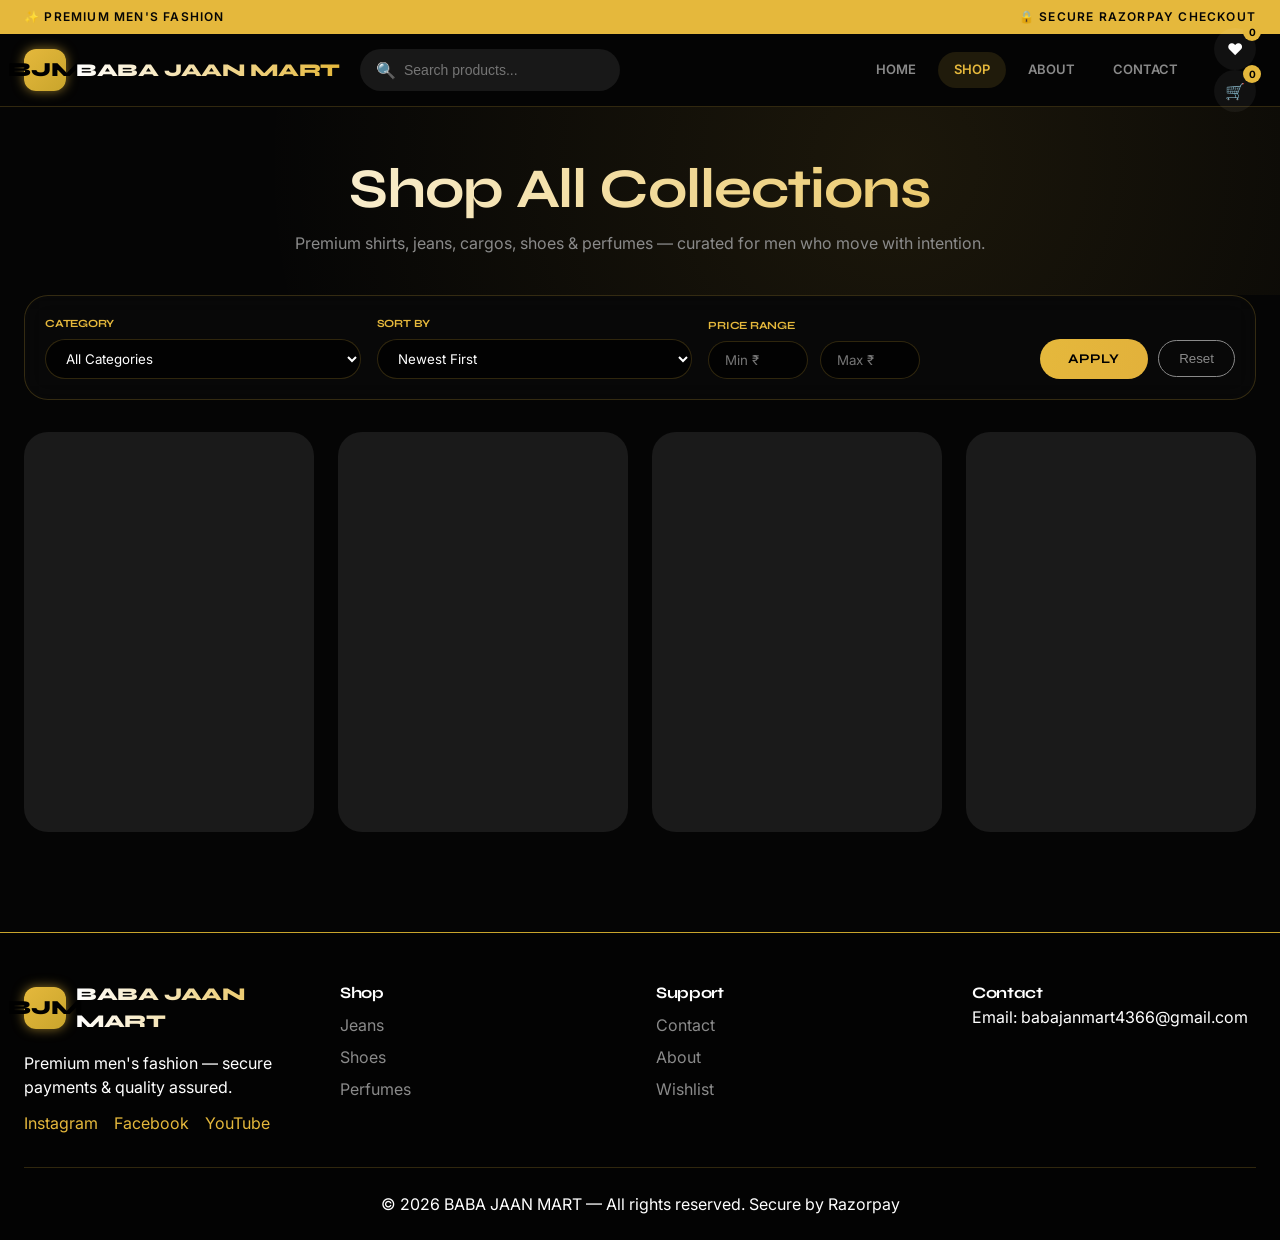
==== commit 7cd1f9cc: "Update print statement from 'Hello' to 'Goodbye'" ====
--- a/index.html
+++ b/index.html
@@ -1,21 +1,18 @@
 <!DOCTYPE html>
 <html lang="en">
 <head>
-  <meta charset="UTF-8" />
-  <meta name="viewport" content="width=device-width, initial-scale=1.0, viewport-fit=cover" />
-  <title>BABA JAAN MART | Premium Men's Fashion</title>
-  <meta name="description" content="Shop premium men's fashion at BABA JAAN MART. Explore jeans, shirts, t-shirts, cargos, linen pants, lowers and shorts." />
-  <meta name="theme-color" content="#0a0a0a" />
-  <link rel="preconnect" href="https://fonts.googleapis.com" />
-  <link rel="preconnect" href="https://fonts.gstatic.com" crossorigin />
-  <link href="https://fonts.googleapis.com/css2?family=Inter:opsz,wght@14..32,300;14..32,400;14..32,500;14..32,600;14..32,700;14..32,800&family=Syne:wght@400;500;600;700;800&display=swap" rel="stylesheet" />
-  <link rel="stylesheet" href="css/style.css" />
-  <link rel="stylesheet" href="css/responsive.css" />
-
+  <meta charset="UTF-8">
+  <meta name="viewport" content="width=device-width, initial-scale=1.0, viewport-fit=cover">
+  <title>Shop All | BABA JAAN MART — Premium Men's Fashion</title>
+  <meta name="description" content="Shop premium men's fashion online at BABA JAAN MART. Explore jeans, shirts, t-shirts, cargos, linen pants, lowers and shorts.">
+  <meta name="theme-color" content="#0a0a0a">
+  <link rel="preconnect" href="https://fonts.googleapis.com">
+  <link rel="preconnect" href="https://fonts.gstatic.com" crossorigin>
+  <link href="https://fonts.googleapis.com/css2?family=Inter:opsz,wght@14..32,300;14..32,400;14..32,500;14..32,600;14..32,700;14..32,800&family=Syne:wght@400;500;600;700;800&display=swap" rel="stylesheet">
   <style>
     /* ═══════════════════════════════════════════════════════════════
        BABA JAAN MART — PREMIUM SYSTEM (GLASS + GOLD + BLACK)
-       Preserves all functional IDs, classes, logic, keys.
+       Same as master index.html
     ═══════════════════════════════════════════════════════════════ */
     :root {
       --black: #050505;
@@ -51,7 +48,7 @@
       overflow-x: hidden;
     }
 
-    h1, h2, h3, h4, .brand-title, .btn, .section-kicker, .category-card h3, .product-title {
+    h1, h2, h3, h4, .brand-title, .btn, .section-kicker, .category-card h3, .product-title, .filter-label {
       font-family: 'Syne', sans-serif;
       font-weight: 700;
       letter-spacing: -0.02em;
@@ -149,6 +146,7 @@
       border-radius: 40px;
       color: var(--muted);
       transition: var(--transition);
+      text-decoration: none;
     }
     .desktop-nav a:hover, .desktop-nav a.active {
       background: rgba(229,184,60,0.12);
@@ -167,6 +165,8 @@
       cursor: pointer;
       border: none;
       color: var(--white);
+      position: relative;
+      text-decoration: none;
     }
     .icon-btn:hover {
       background: var(--gold);
@@ -205,177 +205,6 @@
       display: inline-block;
     }
 
-    /* HERO with branded background */
-    .hero-premium {
-      position: relative;
-      min-height: 85vh;
-      display: flex;
-      align-items: center;
-      overflow: hidden;
-      isolation: isolate;
-    }
-    .hero-bg-glow {
-      position: absolute;
-      width: 100%;
-      height: 100%;
-      background: radial-gradient(circle at 70% 30%, rgba(229,184,60,0.15), transparent 70%);
-      z-index: 0;
-    }
-    .hero-pattern {
-      position: absolute;
-      width: 100%;
-      height: 100%;
-      background-image: url('data:image/svg+xml;utf8,<svg xmlns="http://www.w3.org/2000/svg" viewBox="0 0 100 100" opacity="0.03"><path fill="none" stroke="%23E5B83C" stroke-width="0.5" d="M10 10 L90 10 M10 20 L90 20 M10 30 L90 30 M10 40 L90 40 M10 50 L90 50 M10 60 L90 60 M10 70 L90 70 M10 80 L90 80 M10 90 L90 90 M10 10 L10 90 M20 10 L20 90 M30 10 L30 90 M40 10 L40 90 M50 10 L50 90 M60 10 L60 90 M70 10 L70 90 M80 10 L80 90 M90 10 L90 90"/></svg>');
-      background-repeat: repeat;
-      pointer-events: none;
-    }
-    .hero-slide-inner {
-      display: grid;
-      grid-template-columns: 1fr 1fr;
-      gap: 40px;
-      align-items: center;
-      position: relative;
-      z-index: 2;
-    }
-    .hero-title {
-      font-size: clamp(44px, 8vw, 86px);
-      font-weight: 800;
-      line-height: 1;
-      text-transform: uppercase;
-      background: linear-gradient(to right, #fff, var(--gold));
-      -webkit-background-clip: text;
-      background-clip: text;
-      color: transparent;
-    }
-    .hero-visual-brand {
-      background: linear-gradient(135deg, #0a0a0a, #1a1a1a);
-      border-radius: var(--radius-lg);
-      box-shadow: var(--shadow-3d);
-      padding: 40px;
-      text-align: center;
-      border: 1px solid var(--glass-border);
-    }
-    .hero-visual-brand span {
-      font-size: 80px;
-      display: block;
-    }
-
-    /* banner sale */
-    .promo-banner {
-      background: linear-gradient(115deg, #0f0f0f, #1a1a1a);
-      border-top: 1px solid var(--gold);
-      border-bottom: 1px solid var(--gold);
-      padding: 20px 0;
-      text-align: center;
-    }
-    .gold-text {
-      color: var(--gold);
-      font-weight: 800;
-    }
-
-    /* categories 3D grid */
-    .categories-3d-grid {
-      display: grid;
-      grid-template-columns: repeat(auto-fill, minmax(150px, 1fr));
-      gap: 18px;
-    }
-    .category-3d-card {
-      background: rgba(20,20,20,0.7);
-      backdrop-filter: blur(8px);
-      border: 1px solid rgba(229,184,60,0.2);
-      border-radius: var(--radius-md);
-      padding: 28px 12px;
-      text-align: center;
-      transition: var(--transition);
-      text-decoration: none;
-      color: var(--white);
-      display: block;
-    }
-    .category-3d-card:hover {
-      border-color: var(--gold);
-      transform: translateY(-6px) scale(1.02);
-      background: rgba(229,184,60,0.05);
-    }
-
-    /* product cards premium */
-    .products-grid {
-      display: grid;
-      grid-template-columns: repeat(4, 1fr);
-      gap: 24px;
-    }
-    @media (max-width: 1024px) {
-      .products-grid { grid-template-columns: repeat(2, 1fr); }
-    }
-    @media (max-width: 640px) {
-      .products-grid { grid-template-columns: 1fr; }
-    }
-
-    .product-card-premium {
-      background: rgba(15,15,15,0.8);
-      backdrop-filter: blur(12px);
-      border-radius: var(--radius-lg);
-      border: 1px solid rgba(229,184,60,0.15);
-      overflow: hidden;
-      transition: var(--transition);
-    }
-    .product-card-premium:hover {
-      transform: translateY(-8px);
-      border-color: var(--gold);
-      box-shadow: 0 20px 35px -12px rgba(0,0,0,0.5), 0 0 0 1px rgba(229,184,60,0.3);
-    }
-    .product-media {
-      aspect-ratio: 3/4;
-      overflow: hidden;
-      position: relative;
-    }
-    .product-media img {
-      width: 100%;
-      height: 100%;
-      object-fit: cover;
-      transition: transform 0.5s ease;
-    }
-    .product-card-premium:hover .product-media img {
-      transform: scale(1.05);
-    }
-    .product-info {
-      padding: 16px;
-    }
-    .product-category {
-      font-size: 11px;
-      text-transform: uppercase;
-      color: var(--gold);
-      letter-spacing: 0.05em;
-    }
-    .product-title {
-      font-size: 16px;
-      margin: 6px 0;
-      font-weight: 700;
-    }
-    .price-row {
-      display: flex;
-      gap: 8px;
-      align-items: baseline;
-      margin: 8px 0;
-    }
-    .price-current {
-      font-size: 18px;
-      font-weight: 700;
-      color: var(--gold);
-    }
-    .price-old {
-      font-size: 13px;
-      text-decoration: line-through;
-      color: var(--muted);
-    }
-    .price-discount {
-      font-size: 12px;
-      color: #22c55e;
-    }
-    .product-card-actions {
-      display: flex;
-      gap: 10px;
-      margin-top: 12px;
-    }
     .btn-primary {
       background: var(--gold);
       color: black;
@@ -387,105 +216,7 @@
       flex: 1;
       text-align: center;
     }
-    .add-cart-btn {
-      background: rgba(255,255,255,0.1);
-      border: 1px solid var(--glass-border);
-      border-radius: 40px;
-      width: 38px;
-      cursor: pointer;
-      font-size: 18px;
-      transition: var(--transition);
-    }
-    .add-cart-btn:hover {
-      background: var(--gold);
-      color: black;
-    }
-    .wishlist-btn {
-      background: rgba(0,0,0,0.5);
-      border-radius: 50%;
-      width: 36px;
-      height: 36px;
-      border: 1px solid var(--glass-border);
-      cursor: pointer;
-      font-size: 18px;
-      transition: var(--transition);
-    }
-    .wishlist-btn.active {
-      color: red;
-      background: rgba(255,0,0,0.2);
-      border-color: red;
-    }
-    .product-badges {
-      position: absolute;
-      top: 10px;
-      left: 10px;
-      display: flex;
-      gap: 6px;
-    }
-    .badge {
-      background: black;
-      padding: 4px 8px;
-      border-radius: 20px;
-      font-size: 10px;
-      font-weight: bold;
-    }
-    .badge-primary {
-      background: var(--gold);
-      color: black;
-    }
-
-    /* trust badges */
-    .trust-grid {
-      display: grid;
-      grid-template-columns: repeat(4, 1fr);
-      gap: 20px;
-    }
-    .trust-badge {
-      background: rgba(20,20,20,0.6);
-      backdrop-filter: blur(8px);
-      border-radius: var(--radius-md);
-      padding: 24px;
-      text-align: center;
-      border: 1px solid rgba(229,184,60,0.2);
-    }
-
-    /* contact CTA */
-    .contact-cta {
-      background: linear-gradient(95deg, #1a1a1a, #0a0a0a);
-      border-radius: var(--radius-lg);
-      padding: 32px;
-      display: flex;
-      align-items: center;
-      justify-content: space-between;
-      flex-wrap: wrap;
-      gap: 20px;
-      border-left: 4px solid var(--gold);
-    }
-
-    /* footer */
-    .footer {
-      background: #030303;
-      border-top: 1px solid var(--gold-dim);
-      padding: 48px 0 24px;
-    }
-
-    .header-search {
-      display: flex;
-      align-items: center;
-      background: rgba(255,255,255,0.08);
-      border-radius: 40px;
-      padding: 0 16px;
-      height: 42px;
-      gap: 8px;
-    }
-    .header-search input {
-      background: transparent;
-      border: none;
-      color: white;
-      outline: none;
-      font-size: 14px;
-      width: 200px;
-    }
+
     .icon-badge-count {
       position: absolute;
       top: -5px;
@@ -501,70 +232,300 @@
       justify-content: center;
       font-weight: bold;
     }
-    .icon-btn { position: relative; }
+
+    /* Shop Specific */
+    .shop-header {
+      padding: 40px 0;
+      text-align: center;
+      background: radial-gradient(circle at 70% 30%, rgba(229,184,60,0.1), transparent 70%);
+    }
+    .shop-title {
+      font-size: clamp(32px, 6vw, 56px);
+      background: linear-gradient(to right, #fff, var(--gold));
+      -webkit-background-clip: text;
+      background-clip: text;
+      color: transparent;
+    }
+    
+    .filters-bar {
+      background: rgba(10,10,10,0.6);
+      backdrop-filter: blur(12px);
+      border-radius: var(--radius-lg);
+      padding: 20px;
+      margin-bottom: 32px;
+      border: 1px solid var(--glass-border);
+    }
+    .filters-grid {
+      display: flex;
+      flex-wrap: wrap;
+      gap: 16px;
+      align-items: flex-end;
+    }
+    .filter-group {
+      flex: 1;
+      min-width: 140px;
+    }
+    .filter-label {
+      font-size: 11px;
+      text-transform: uppercase;
+      color: var(--gold);
+      margin-bottom: 6px;
+      display: block;
+    }
+    .filter-select, .filter-input {
+      width: 100%;
+      background: rgba(0,0,0,0.6);
+      border: 1px solid var(--glass-border);
+      border-radius: 40px;
+      padding: 10px 16px;
+      color: white;
+      font-family: 'Inter', sans-serif;
+      outline: none;
+    }
+    .filter-select:focus, .filter-input:focus {
+      border-color: var(--gold);
+    }
+    .filter-actions {
+      display: flex;
+      gap: 10px;
+      align-items: center;
+    }
+    .btn-reset {
+      background: transparent;
+      border: 1px solid var(--muted);
+      color: var(--muted);
+      padding: 10px 20px;
+      border-radius: 40px;
+      cursor: pointer;
+    }
+
+    .products-grid {
+      display: grid;
+      grid-template-columns: repeat(4, 1fr);
+      gap: 24px;
+    }
+    @media (max-width: 1024px) {
+      .products-grid { grid-template-columns: repeat(2, 1fr); }
+    }
+    @media (max-width: 640px) {
+      .products-grid { grid-template-columns: 1fr; }
+    }
+
+    .product-card-premium {
+      background: rgba(15,15,15,0.8);
+      backdrop-filter: blur(12px);
+      border-radius: var(--radius-lg);
+      border: 1px solid rgba(229,184,60,0.15);
+      overflow: hidden;
+      transition: var(--transition);
+    }
+    .product-card-premium:hover {
+      transform: translateY(-8px);
+      border-color: var(--gold);
+      box-shadow: 0 20px 35px -12px rgba(0,0,0,0.5), 0 0 0 1px rgba(229,184,60,0.3);
+    }
+    .product-media {
+      aspect-ratio: 3/4;
+      overflow: hidden;
+      position: relative;
+    }
+    .product-media img {
+      width: 100%;
+      height: 100%;
+      object-fit: cover;
+      transition: transform 0.5s ease;
+    }
+    .product-card-premium:hover .product-media img {
+      transform: scale(1.05);
+    }
+    .product-info {
+      padding: 16px;
+    }
+    .product-category {
+      font-size: 11px;
+      text-transform: uppercase;
+      color: var(--gold);
+      letter-spacing: 0.05em;
+    }
+    .product-title {
+      font-size: 16px;
+      margin: 6px 0;
+      font-weight: 700;
+    }
+    .price-row {
+      display: flex;
+      gap: 8px;
+      align-items: baseline;
+      margin: 8px 0;
+    }
+    .price-current {
+      font-size: 18px;
+      font-weight: 700;
+      color: var(--gold);
+    }
+    .price-old {
+      font-size: 13px;
+      text-decoration: line-through;
+      color: var(--muted);
+    }
+    .price-discount {
+      font-size: 12px;
+      color: #22c55e;
+    }
+    .product-card-actions {
+      display: flex;
+      gap: 10px;
+      margin-top: 12px;
+    }
+    .add-cart-btn {
+      background: rgba(255,255,255,0.1);
+      border: 1px solid var(--glass-border);
+      border-radius: 40px;
+      width: 38px;
+      cursor: pointer;
+      font-size: 18px;
+      transition: var(--transition);
+    }
+    .add-cart-btn:hover {
+      background: var(--gold);
+      color: black;
+    }
+    .wishlist-btn {
+      background: rgba(0,0,0,0.5);
+      border-radius: 50%;
+      width: 36px;
+      height: 36px;
+      border: 1px solid var(--glass-border);
+      cursor: pointer;
+      font-size: 18px;
+      transition: var(--transition);
+    }
+    .wishlist-btn.active {
+      color: red;
+      background: rgba(255,0,0,0.2);
+      border-color: red;
+    }
+    .product-badges {
+      position: absolute;
+      top: 10px;
+      left: 10px;
+      display: flex;
+      gap: 6px;
+    }
+    .badge {
+      background: black;
+      padding: 4px 8px;
+      border-radius: 20px;
+      font-size: 10px;
+      font-weight: bold;
+    }
+    .badge-primary {
+      background: var(--gold);
+      color: black;
+    }
+
+    .empty-state {
+      text-align: center;
+      padding: 60px;
+      color: var(--muted);
+      grid-column: 1/-1;
+    }
+
+    .pagination {
+      display: flex;
+      justify-content: center;
+      gap: 10px;
+      margin-top: 40px;
+    }
+    .page-btn {
+      background: rgba(255,255,255,0.05);
+      border: 1px solid var(--glass-border);
+      padding: 8px 16px;
+      border-radius: 40px;
+      color: white;
+      cursor: pointer;
+    }
+    .page-btn.active {
+      background: var(--gold);
+      color: black;
+    }
+
+    .footer {
+      background: #030303;
+      border-top: 1px solid var(--gold-dim);
+      padding: 48px 0 24px;
+      margin-top: 60px;
+    }
+    .footer-grid {
+      display: grid;
+      grid-template-columns: repeat(auto-fit, minmax(200px, 1fr));
+      gap: 32px;
+    }
+    .footer-col a {
+      display: block;
+      color: var(--muted);
+      text-decoration: none;
+      margin: 8px 0;
+    }
+    .footer-bottom {
+      text-align: center;
+      margin-top: 32px;
+      padding-top: 24px;
+      border-top: 1px solid var(--glass-border);
+    }
+    .social-links {
+      display: flex;
+      gap: 16px;
+      margin-top: 12px;
+    }
+    .social-links a {
+      color: var(--gold);
+      text-decoration: none;
+    }
 
     @media (max-width: 768px) {
-      .desktop-nav, .header-search { display: none !important; }
-      .hero-slide-inner { grid-template-columns: 1fr; }
-      .trust-grid { grid-template-columns: 1fr 1fr; }
-      .categories-3d-grid { grid-template-columns: repeat(3, 1fr); }
-    }
-    .show-on-mobile { display: none; }
-    @media (max-width: 768px) {
+      .desktop-nav { display: none !important; }
+      .filters-grid { flex-direction: column; }
+      .filter-group { width: 100%; }
       .show-on-mobile { display: flex !important; }
       .hide-mobile { display: none !important; }
     }
+    .show-on-mobile { display: none; }
     .mobile-menu-panel, .mobile-search-panel { display: none; position: fixed; inset: 0; z-index: 2000; }
     .mobile-menu-panel.active, .mobile-search-panel.active { display: block; }
     .overlay { position: absolute; inset: 0; background: rgba(0,0,0,0.8); }
     .mobile-panel { position: absolute; top: 0; left: 0; width: 280px; height: 100%; background: #0a0a0a; padding: 20px; }
     .panel-header { display: flex; justify-content: space-between; margin-bottom: 20px; }
     .mobile-nav-links a { display: block; padding: 12px 0; color: white; text-decoration: none; }
-    .search-box { display: flex; gap: 10px; margin-top: 20px; }
-    .search-box input { flex: 1; padding: 10px; border-radius: 8px; border: 1px solid var(--gold); background: black; color: white; }
     .skeleton-card { height: 400px; background: #1a1a1a; border-radius: var(--radius-lg); }
-    .empty-state { text-align: center; padding: 60px; color: var(--muted); grid-column: 1/-1; }
-    .section { padding: 60px 0; }
-    .section-title-wrap { display: flex; justify-content: space-between; align-items: center; margin-bottom: 32px; flex-wrap: wrap; }
-    .section-title { font-size: 38px; }
-    .section-kicker { color: var(--gold); text-transform: uppercase; letter-spacing: 0.1em; font-size: 12px; }
-    .btn-ghost { color: var(--gold); text-decoration: none; }
-    .footer-grid { display: grid; grid-template-columns: repeat(auto-fit, minmax(200px, 1fr)); gap: 32px; }
-    .footer-col a { display: block; color: var(--muted); text-decoration: none; margin: 8px 0; }
-    .footer-newsletter-form { display: flex; gap: 8px; margin-top: 12px; }
-    .footer-newsletter-form input { flex: 1; padding: 10px; border-radius: 40px; border: none; background: #1a1a1a; color: white; }
-    .btn-sm { padding: 8px 16px; font-size: 12px; }
-    .footer-bottom { text-align: center; margin-top: 32px; padding-top: 24px; border-top: 1px solid var(--glass-border); }
-    .bg-surface-2 { background: #080808; }
+    .section { padding: 40px 0; }
   </style>
 </head>
 <body>
-  <a href="#main-content" class="skip-link">Skip to content</a>
-
+  <div class="top-strip">
+    <div class="container" style="display: flex; justify-content: space-between;">
+      <span>✨ PREMIUM MEN'S FASHION</span>
+      <span>🔒 SECURE RAZORPAY CHECKOUT</span>
+    </div>
+  </div>
   <header class="site-header">
-    <div class="top-strip">
-      <div class="container" style="display: flex; justify-content: space-between;">
-        <span>✨ PREMIUM MEN'S FASHION</span>
-        <span>🔒 SECURE RAZORPAY CHECKOUT</span>
-      </div>
-    </div>
     <div class="container">
       <div class="navbar">
         <div class="nav-left">
           <button class="icon-btn menu-toggle show-on-mobile" type="button" aria-label="Menu">☰</button>
           <a href="index.html" class="brand">
-            <img src="/logo.png" alt="BABA JAAN MART" style="height: 42px; width: auto; display: none;" onerror="this.style.display='none'; this.nextElementSibling.style.display='flex';">
+            <img src="/logo.png" alt="BABA JAAN MART" style="height: 42px; width: auto;" onerror="this.style.display='none'; this.nextElementSibling.style.display='flex';">
             <span class="brand-mark" style="display: none;">BJM</span>
-            <span class="brand-text"><span class="brand-title">BABA JAAN MART</span></span>
+            <span class="brand-title">BABA JAAN MART</span>
           </a>
         </div>
-        <form class="header-search" id="headerSearchForm" onsubmit="event.preventDefault(); const val=document.getElementById('headerSearchInput').value.trim(); if(val) window.location.href=`shop.html?search=${encodeURIComponent(val)}`;">
+        <form class="header-search" id="headerSearchForm" style="display: flex; align-items: center; background: rgba(255,255,255,0.08); border-radius: 40px; padding: 0 16px; height: 42px; gap: 8px;" onsubmit="event.preventDefault(); const val=document.getElementById('headerSearchInput').value.trim(); if(val) applyFilters();">
           <span>🔍</span>
-          <input type="search" id="headerSearchInput" placeholder="Search products..." aria-label="Search products" />
+          <input type="search" id="headerSearchInput" placeholder="Search products..." style="background: transparent; border: none; color: white; outline: none; font-size: 14px; width: 200px;" />
         </form>
         <nav class="desktop-nav">
-          <a href="index.html" class="active">Home</a>
-          <a href="shop.html">Shop</a>
+          <a href="index.html">Home</a>
+          <a href="shop.html" class="active">Shop</a>
           <a href="about.html">About</a>
           <a href="contact.html">Contact</a>
         </nav>
@@ -592,95 +553,80 @@
     <div class="overlay"></div>
     <div class="mobile-panel">
       <div class="panel-header"><h2>Search</h2><button class="icon-btn close-panel">✕</button></div>
-      <form class="search-box" id="mobileSearchForm" onsubmit="event.preventDefault(); const val=document.getElementById('mobileSearchInput').value.trim(); if(val) window.location.href=`shop.html?search=${encodeURIComponent(val)}`;">
-        <input type="search" id="mobileSearchInput" placeholder="Search..." />
+      <form class="search-box" id="mobileSearchForm">
+        <input type="search" id="mobileSearchInput" placeholder="Search..." style="flex:1; padding:10px; border-radius:8px; border:1px solid var(--gold); background:black; color:white;" />
       </form>
     </div>
   </div>
 
-  <main id="main-content">
-    <!-- Premium Hero with branded background -->
-    <section class="hero-premium">
-      <div class="hero-bg-glow"></div>
-      <div class="hero-pattern"></div>
+  <main>
+    <div class="shop-header">
       <div class="container">
-        <div class="hero-slide-inner">
-          <div class="hero-content">
-            <span class="section-kicker" style="color: var(--gold);">LIMITED COLLECTION</span>
-            <h1 class="hero-title">DRESS LIKE YOU MEAN IT</h1>
-            <p style="color: #aaa; margin: 20px 0;">Premium shirts, jeans, cargos, shoes & perfumes — curated for men who move with intention.</p>
-            <div class="hero-actions"><a href="shop.html" class="btn-gold">SHOP NOW →</a><a href="#trending-products" class="btn-outline">EXPLORE</a></div>
+        <h1 class="shop-title">Shop All Collections</h1>
+        <p style="color: var(--muted);">Premium shirts, jeans, cargos, shoes & perfumes — curated for men who move with intention.</p>
+      </div>
+    </div>
+
+    <div class="container">
+      <div class="filters-bar">
+        <div class="filters-grid">
+          <div class="filter-group">
+            <label class="filter-label">Category</label>
+            <select id="filterCategory" class="filter-select">
+              <option value="">All Categories</option>
+              <option value="Belts">Belts</option>
+              <option value="Shirts">Shirts</option>
+              <option value="T-Shirts">T-Shirts</option>
+              <option value="Lowers">Lowers</option>
+              <option value="Jeans">Jeans</option>
+              <option value="Pants">Pants</option>
+              <option value="Shoes">Shoes</option>
+              <option value="Shorts">Shorts</option>
+              <option value="Perfumes">Perfumes</option>
+            </select>
           </div>
-          <div class="hero-visual-brand">
-            <span>👔👖👟</span>
-            <h3 style="color: var(--gold); margin-top: 20px;">BABA JAAN MART</h3>
-            <p>Premium Men's Wear</p>
+          <div class="filter-group">
+            <label class="filter-label">Sort By</label>
+            <select id="filterSort" class="filter-select">
+              <option value="newest">Newest First</option>
+              <option value="price_asc">Price: Low to High</option>
+              <option value="price_desc">Price: High to Low</option>
+            </select>
+          </div>
+          <div class="filter-group">
+            <label class="filter-label">Price Range</label>
+            <input type="number" id="minPrice" placeholder="Min ₹" class="filter-input" style="width: 100px; display: inline-block; margin-right: 8px;">
+            <input type="number" id="maxPrice" placeholder="Max ₹" class="filter-input" style="width: 100px; display: inline-block;">
+          </div>
+          <div class="filter-actions">
+            <button class="btn-gold" onclick="applyFilters()">Apply</button>
+            <button class="btn-reset" onclick="resetFilters()">Reset</button>
           </div>
         </div>
       </div>
-    </section>
-
-    <!-- Grand Opening Banner (clean claims) -->
-    <div class="promo-banner">
-      <div class="container"><span class="gold-text">★ GRAND OPENING ★</span> Secure Razorpay Checkout | Quality Checked Products | 7-Day Returns</div>
-    </div>
-
-    <!-- Categories (exact names) -->
-    <section class="section">
-      <div class="container">
-        <div class="section-title-wrap"><h2 class="section-title">Shop <span style="color: var(--gold);">Categories</span></h2><a href="shop.html" class="btn-ghost">View All →</a></div>
-        <div class="categories-3d-grid">
-          <a href="shop.html?category=Belts" class="category-3d-card"><span style="font-size: 28px;">⛓️</span><h3>Belts</h3></a>
-          <a href="shop.html?category=Shirts" class="category-3d-card"><span style="font-size: 28px;">👔</span><h3>Shirts</h3></a>
-          <a href="shop.html?category=T-Shirts" class="category-3d-card"><span style="font-size: 28px;">👕</span><h3>T-Shirts</h3></a>
-          <a href="shop.html?category=Lowers" class="category-3d-card"><span style="font-size: 28px;">🩳</span><h3>Lowers</h3></a>
-          <a href="shop.html?category=Jeans" class="category-3d-card"><span style="font-size: 28px;">👖</span><h3>Jeans</h3></a>
-          <a href="shop.html?category=Pants" class="category-3d-card"><span style="font-size: 28px;">👖</span><h3>Pants</h3></a>
-          <a href="shop.html?category=Shoes" class="category-3d-card"><span style="font-size: 28px;">👟</span><h3>Shoes</h3></a>
-          <a href="shop.html?category=Shorts" class="category-3d-card"><span style="font-size: 28px;">🏖️</span><h3>Shorts</h3></a>
-          <a href="shop.html?category=Perfumes" class="category-3d-card"><span style="font-size: 28px;">🧴</span><h3>Perfumes</h3></a>
-        </div>
+
+      <div class="products-grid" id="productsGrid">
+        <div class="skeleton-card"></div><div class="skeleton-card"></div><div class="skeleton-card"></div><div class="skeleton-card"></div>
       </div>
-    </section>
-
-    <!-- NEW ARRIVALS -->
-    <section class="section bg-surface-2" id="new-arrivals">
-      <div class="container"><div class="section-title-wrap"><div><p class="section-kicker">Fresh drops</p><h2 class="section-title">New Arrivals</h2></div><a href="shop.html?sort=newest" class="btn-ghost">View All →</a></div>
-      <div class="products-grid" id="newArrivalsGrid"><div class="skeleton-card"></div><div class="skeleton-card"></div><div class="skeleton-card"></div><div class="skeleton-card"></div></div></div>
-    </section>
-
-    <!-- TRENDING PRODUCTS -->
-    <section class="section" id="trending-products">
-      <div class="container"><div class="section-title-wrap"><div><p class="section-kicker">Most Wanted</p><h2 class="section-title">Trending Now</h2></div><a href="shop.html" class="btn-ghost">Shop Collection →</a></div>
-      <div class="products-grid" id="trendingProductsGrid"><div class="skeleton-card"></div><div class="skeleton-card"></div><div class="skeleton-card"></div><div class="skeleton-card"></div></div></div>
-    </section>
-
-    <!-- Trust badges -->
-    <section class="section">
-      <div class="container">
-        <div class="section-title-wrap"><h2 class="section-title">Why <span style="color:var(--gold)">BABA JAAN MART?</span></h2></div>
-        <div class="trust-grid">
-          <div class="trust-badge"><span style="font-size:32px;">🔒</span><h3>Secure Razorpay Payment</h3><p>PCI-DSS certified</p></div>
-          <div class="trust-badge"><span style="font-size:32px;">✨</span><h3>Premium Quality</h3><p>Luxury fabrics & fits</p></div>
-          <div class="trust-badge"><span style="font-size:32px;">🔄</span><h3>7-Day Returns</h3><p>Hassle-free exchange</p></div>
-          <div class="trust-badge"><span style="font-size:32px;">🎧</span><h3>Order Support</h3><p>Dedicated help desk</p></div>
-        </div>
-      </div>
-    </section>
-
-    <!-- Contact CTA (no fake WhatsApp) -->
-    <div class="container" style="margin: 0 auto 60px auto;">
-      <div class="contact-cta"><div><span style="font-size: 28px;">💬 Need assistance?</span><p>Reach out to our support team for styling advice</p></div><a href="contact.html" class="btn-gold">Contact Us →</a></div>
+      <div class="pagination" id="pagination"></div>
     </div>
   </main>
 
   <footer class="footer">
     <div class="container">
       <div class="footer-grid">
-        <div class="footer-brand"><a href="index.html" class="brand"><span class="brand-mark">BJM</span><span class="brand-title">BABA JAAN MART</span></a><p>Premium men's fashion — secure payments & quality assured.</p></div>
+        <div class="footer-brand">
+          <a href="index.html" class="brand" style="margin-bottom: 16px; display: flex;"><span class="brand-mark">BJM</span><span class="brand-title">BABA JAAN MART</span></a>
+          <p>Premium men's fashion — secure payments & quality assured.</p>
+          <div class="social-links">
+            <a href="https://www.instagram.com/baba_jan_mart?igsh=MTQ5bDYyamJ2ejg3cA==" target="_blank">Instagram</a>
+            <a href="https://www.facebook.com/share/1GcJrZ6HDM/" target="_blank">Facebook</a>
+            <a href="https://youtube.com/@babajaanmart-6?si=CVrKO-m2qo-ibFVP" target="_blank">YouTube</a>
+          </div>
+        </div>
         <div class="footer-col"><h4>Shop</h4><a href="shop.html?category=Jeans">Jeans</a><a href="shop.html?category=Shoes">Shoes</a><a href="shop.html?category=Perfumes">Perfumes</a></div>
         <div class="footer-col"><h4>Support</h4><a href="contact.html">Contact</a><a href="about.html">About</a><a href="wishlist.html">Wishlist</a></div>
-        <div class="footer-col"><h4>Newsletter</h4><form class="footer-newsletter-form"><input placeholder="Your email"/><button type="button" class="btn-gold btn-sm">Join</button></form></div>
+        <div class="footer-col"><h4>Contact</h4><p>Email: babajanmart4366@gmail.com</p></div>
       </div>
       <div class="footer-bottom"><p>© 2026 BABA JAAN MART — All rights reserved. Secure by Razorpay</p></div>
     </div>
@@ -690,51 +636,48 @@
   <script>
     const SUPABASE_URL = "https://kwslileixrznlycqjqoj.supabase.co";
     const SUPABASE_ANON_KEY = "eyJhbGciOiJIUzI1NiIsInR5cCI6IkpXVCJ9.eyJpc3MiOiJzdXBhYmFzZSIsInJlZiI6Imt3c2xpbGVpeHJ6bmx5Y3FqcW9qIiwicm9sZSI6ImFub24iLCJpYXQiOjE3Nzk2NTY2MDgsImV4cCI6MjA5NTIzMjYwOH0.t5j4URbC5iCOySScCyJpyq6ngYUAGt7P94fmK0bypLc";
-    const supabaseClient = window.supabase.createClient(SUPABASE_URL, SUPABASE_ANON_KEY);
-    let state = { products: [], wishlist: JSON.parse(localStorage.getItem("bjm_wishlist") || "[]"), cart: JSON.parse(localStorage.getItem("bjm_cart") || "[]") };
+    const supabase = window.supabase.createClient(SUPABASE_URL, SUPABASE_ANON_KEY);
+    
+    let allProducts = [];
+    let filteredProducts = [];
+    let wishlist = JSON.parse(localStorage.getItem("bjm_wishlist") || "[]");
+    let cart = JSON.parse(localStorage.getItem("bjm_cart") || "[]");
+    
     const rupee = new Intl.NumberFormat("en-IN", { style: "currency", currency: "INR", maximumFractionDigits: 0 });
     
-    function updateCounts() { 
-      document.getElementById("cartCount").textContent = state.cart.reduce((s,i)=> s + (i.quantity||1), 0);
-      document.getElementById("wishlistCount").textContent = state.wishlist.length;
-    }
-    
-    function saveCart() { localStorage.setItem("bjm_cart", JSON.stringify(state.cart)); updateCounts(); }
-    function saveWishlist() { localStorage.setItem("bjm_wishlist", JSON.stringify(state.wishlist)); updateCounts(); }
+    function updateCounts() {
+      document.getElementById("cartCount").textContent = cart.reduce((s,i)=> s + (i.quantity||1), 0);
+      document.getElementById("wishlistCount").textContent = wishlist.length;
+    }
+    
+    function saveCart() { localStorage.setItem("bjm_cart", JSON.stringify(cart)); updateCounts(); }
+    function saveWishlist() { localStorage.setItem("bjm_wishlist", JSON.stringify(wishlist)); updateCounts(); }
     
     function getDiscountPercent(price, oldPrice) { let p=Number(price)||0, o=Number(oldPrice)||0; if(!o || o<=p) return 0; return Math.round(((o-p)/o)*100); }
     
     function addToCart(productId) {
-      const product = state.products.find(p => String(p.id) === String(productId));
+      const product = allProducts.find(p => String(p.id) === String(productId));
       if(!product) return;
-      // Size logic: if product has multiple sizes (size array) redirect, else single size
       if(product.sizes && Array.isArray(product.sizes) && product.sizes.length > 1) {
         window.location.href = `product-detail.html?id=${product.id}`;
         return;
       }
       const selectedSize = (product.sizes && product.sizes.length === 1) ? product.sizes[0] : (product.size || "Free Size");
-      const existing = state.cart.find(i => String(i.id) === String(productId));
+      const existing = cart.find(i => String(i.id) === String(productId));
       if(existing) { existing.quantity = (existing.quantity||1) + 1; }
-      else { state.cart.push({ id: product.id, name: product.name, price: product.price, old_price: product.old_price, image_url: product.image_url, category: product.category, size: selectedSize, quantity: 1 }); }
+      else { cart.push({ id: product.id, name: product.name, price: product.price, old_price: product.old_price, image_url: product.image_url, category: product.category, size: selectedSize, quantity: 1 }); }
       saveCart();
+      alert("Added to cart!");
     }
     
     function toggleWishlist(productId) {
-      const index = state.wishlist.findIndex(i => String(i.id) === String(productId));
-      const product = state.products.find(p => String(p.id) === String(productId));
+      const index = wishlist.findIndex(i => String(i.id) === String(productId));
+      const product = allProducts.find(p => String(p.id) === String(productId));
       if(!product) return;
-      if(index > -1) state.wishlist.splice(index,1);
-      else state.wishlist.push({ id: product.id, name: product.name, price: product.price, image_url: product.image_url, category: product.category });
+      if(index > -1) wishlist.splice(index,1);
+      else wishlist.push({ id: product.id, name: product.name, price: product.price, image_url: product.image_url, category: product.category });
       saveWishlist();
-      renderWishlistButtons();
-    }
-    
-    function renderWishlistButtons() {
-      document.querySelectorAll(".wishlist-btn").forEach(btn => {
-        const id = btn.dataset.id;
-        if(state.wishlist.some(item => String(item.id) === String(id))) btn.classList.add("active");
-        else btn.classList.remove("active");
-      });
+      renderProducts();
     }
     
     function escapeHtml(str) { if(!str) return ''; return String(str).replace(/[&<>]/g, function(m){ if(m==='&') return '&amp;'; if(m==='<') return '&lt;'; if(m==='>') return '&gt;'; return m;}); }
@@ -742,40 +685,80 @@
     function renderProductCard(product) {
       const discount = getDiscountPercent(product.price, product.old_price);
       const image = product.image_url || "https://via.placeholder.com/600x750?text=BABA+JAAN+MART";
-      const isWishlisted = state.wishlist.some(i => String(i.id) === String(product.id));
+      const isWishlisted = wishlist.some(i => String(i.id) === String(product.id));
       return `<article class="product-card-premium"><div class="product-media"><img src="${escapeHtml(image)}" alt="${escapeHtml(product.name)}" loading="lazy"/><div class="product-badges">${discount ? `<span class="badge badge-primary">${discount}% OFF</span>` : `<span class="badge">NEW</span>`}</div><div class="product-actions-top" style="position:absolute;top:10px;right:10px;"><button class="wishlist-btn ${isWishlisted ? 'active' : ''}" data-id="${product.id}">❤️</button></div></div><div class="product-info"><p class="product-category">${escapeHtml(product.category || "Fashion")}</p><h3 class="product-title">${escapeHtml(product.name || "Premium Product")}</h3><div class="price-row"><span class="price-current">${rupee.format(Number(product.price)||0)}</span>${product.old_price ? `<span class="price-old">${rupee.format(Number(product.old_price))}</span>` : ""}${discount ? `<span class="price-discount">-${discount}%</span>` : ""}</div><div class="product-card-actions"><a href="product-detail.html?id=${product.id}" class="btn-primary">View Details</a><button class="add-cart-btn" data-id="${product.id}">+</button></div></div></article>`;
     }
     
-    async function loadHomepageProducts() {
-      const trendingGrid = document.getElementById("trendingProductsGrid");
-      const newArrivalsGrid = document.getElementById("newArrivalsGrid");
-      try {
-        const { data, error } = await supabaseClient.from("products").select("*").order("created_at", { ascending: false });
-        if(error) throw error;
-        state.products = data || [];
-        const trending = state.products.slice(0,4);
-        const newArrivals = [...state.products].sort((a,b)=>new Date(b.created_at) - new Date(a.created_at)).slice(0,4);
-        trendingGrid.innerHTML = trending.length ? trending.map(renderProductCard).join("") : `<div class="empty-state"><h3>No products yet</h3><p>Add from admin panel</p></div>`;
-        newArrivalsGrid.innerHTML = newArrivals.length ? newArrivals.map(renderProductCard).join("") : `<div class="empty-state"><h3>No arrivals</h3></div>`;
-        renderWishlistButtons();
-        attachCardEvents();
-      } catch(e){ console.error(e); trendingGrid.innerHTML = `<div class="empty-state"><h3>Error loading products</h3></div>`; newArrivalsGrid.innerHTML = `<div class="empty-state"><h3>Error loading products</h3></div>`; }
-    }
-    
-    function attachCardEvents() {
+    function renderProducts() {
+      const grid = document.getElementById("productsGrid");
+      if(!filteredProducts.length) {
+        grid.innerHTML = `<div class="empty-state"><h3>No products found</h3><p>Try adjusting your filters</p></div>`;
+        return;
+      }
+      grid.innerHTML = filteredProducts.map(p => renderProductCard(p)).join("");
       document.querySelectorAll(".add-cart-btn").forEach(btn => btn.addEventListener("click", (e) => { e.stopPropagation(); addToCart(btn.dataset.id); }));
       document.querySelectorAll(".wishlist-btn").forEach(btn => btn.addEventListener("click", (e) => { e.stopPropagation(); toggleWishlist(btn.dataset.id); }));
     }
     
+    function applyFilters() {
+      const category = document.getElementById("filterCategory").value;
+      const sort = document.getElementById("filterSort").value;
+      const minPrice = parseFloat(document.getElementById("minPrice").value);
+      const maxPrice = parseFloat(document.getElementById("maxPrice").value);
+      const search = document.getElementById("headerSearchInput").value.trim().toLowerCase();
+      
+      let results = [...allProducts];
+      if(category) results = results.filter(p => p.category === category);
+      if(search) results = results.filter(p => p.name.toLowerCase().includes(search) || (p.category && p.category.toLowerCase().includes(search)));
+      if(minPrice) results = results.filter(p => Number(p.price) >= minPrice);
+      if(maxPrice) results = results.filter(p => Number(p.price) <= maxPrice);
+      
+      if(sort === "price_asc") results.sort((a,b) => Number(a.price) - Number(b.price));
+      else if(sort === "price_desc") results.sort((a,b) => Number(b.price) - Number(a.price));
+      else if(sort === "newest") results.sort((a,b) => new Date(b.created_at) - new Date(a.created_at));
+      
+      filteredProducts = results;
+      renderProducts();
+    }
+    
+    function resetFilters() {
+      document.getElementById("filterCategory").value = "";
+      document.getElementById("filterSort").value = "newest";
+      document.getElementById("minPrice").value = "";
+      document.getElementById("maxPrice").value = "";
+      document.getElementById("headerSearchInput").value = "";
+      filteredProducts = [...allProducts];
+      renderProducts();
+    }
+    
+    async function loadProducts() {
+      const { data, error } = await supabase.from("products").select("*").order("created_at", { ascending: false });
+      if(error) console.error(error);
+      else {
+        allProducts = data || [];
+        filteredProducts = [...allProducts];
+        renderProducts();
+      }
+    }
+    
+    // URL params on load
+    function initFromURL() {
+      const params = new URLSearchParams(window.location.search);
+      const category = params.get("category");
+      const search = params.get("search");
+      if(category) document.getElementById("filterCategory").value = category;
+      if(search) document.getElementById("headerSearchInput").value = search;
+      applyFilters();
+    }
+    
+    // Mobile menu handlers
     document.querySelectorAll(".close-panel, .overlay").forEach(el => el.addEventListener("click", () => { document.querySelectorAll(".mobile-menu-panel, .mobile-search-panel").forEach(p => p.classList.remove("active")); document.body.classList.remove("menu-open"); }));
     document.querySelector(".menu-toggle")?.addEventListener("click", () => { document.getElementById("mobileMenuPanel").classList.add("active"); document.body.classList.add("menu-open"); });
     document.querySelector(".mobile-search-toggle")?.addEventListener("click", () => { document.getElementById("mobileSearchPanel").classList.add("active"); document.body.classList.add("menu-open"); });
-    
-    document.getElementById("headerSearchForm")?.addEventListener("submit", (e) => { e.preventDefault(); const val = document.getElementById("headerSearchInput").value.trim(); if(val) window.location.href = `shop.html?search=${encodeURIComponent(val)}`; });
-    document.getElementById("mobileSearchForm")?.addEventListener("submit", (e) => { e.preventDefault(); const val = document.getElementById("mobileSearchInput").value.trim(); if(val) window.location.href = `shop.html?search=${encodeURIComponent(val)}`; });
+    document.getElementById("mobileSearchForm")?.addEventListener("submit", (e) => { e.preventDefault(); const val = document.getElementById("mobileSearchInput").value.trim(); if(val) { document.getElementById("headerSearchInput").value = val; applyFilters(); document.getElementById("mobileSearchPanel").classList.remove("active"); } });
     
     updateCounts();
-    loadHomepageProducts();
+    loadProducts().then(() => initFromURL());
   </script>
 </body>
 </html>
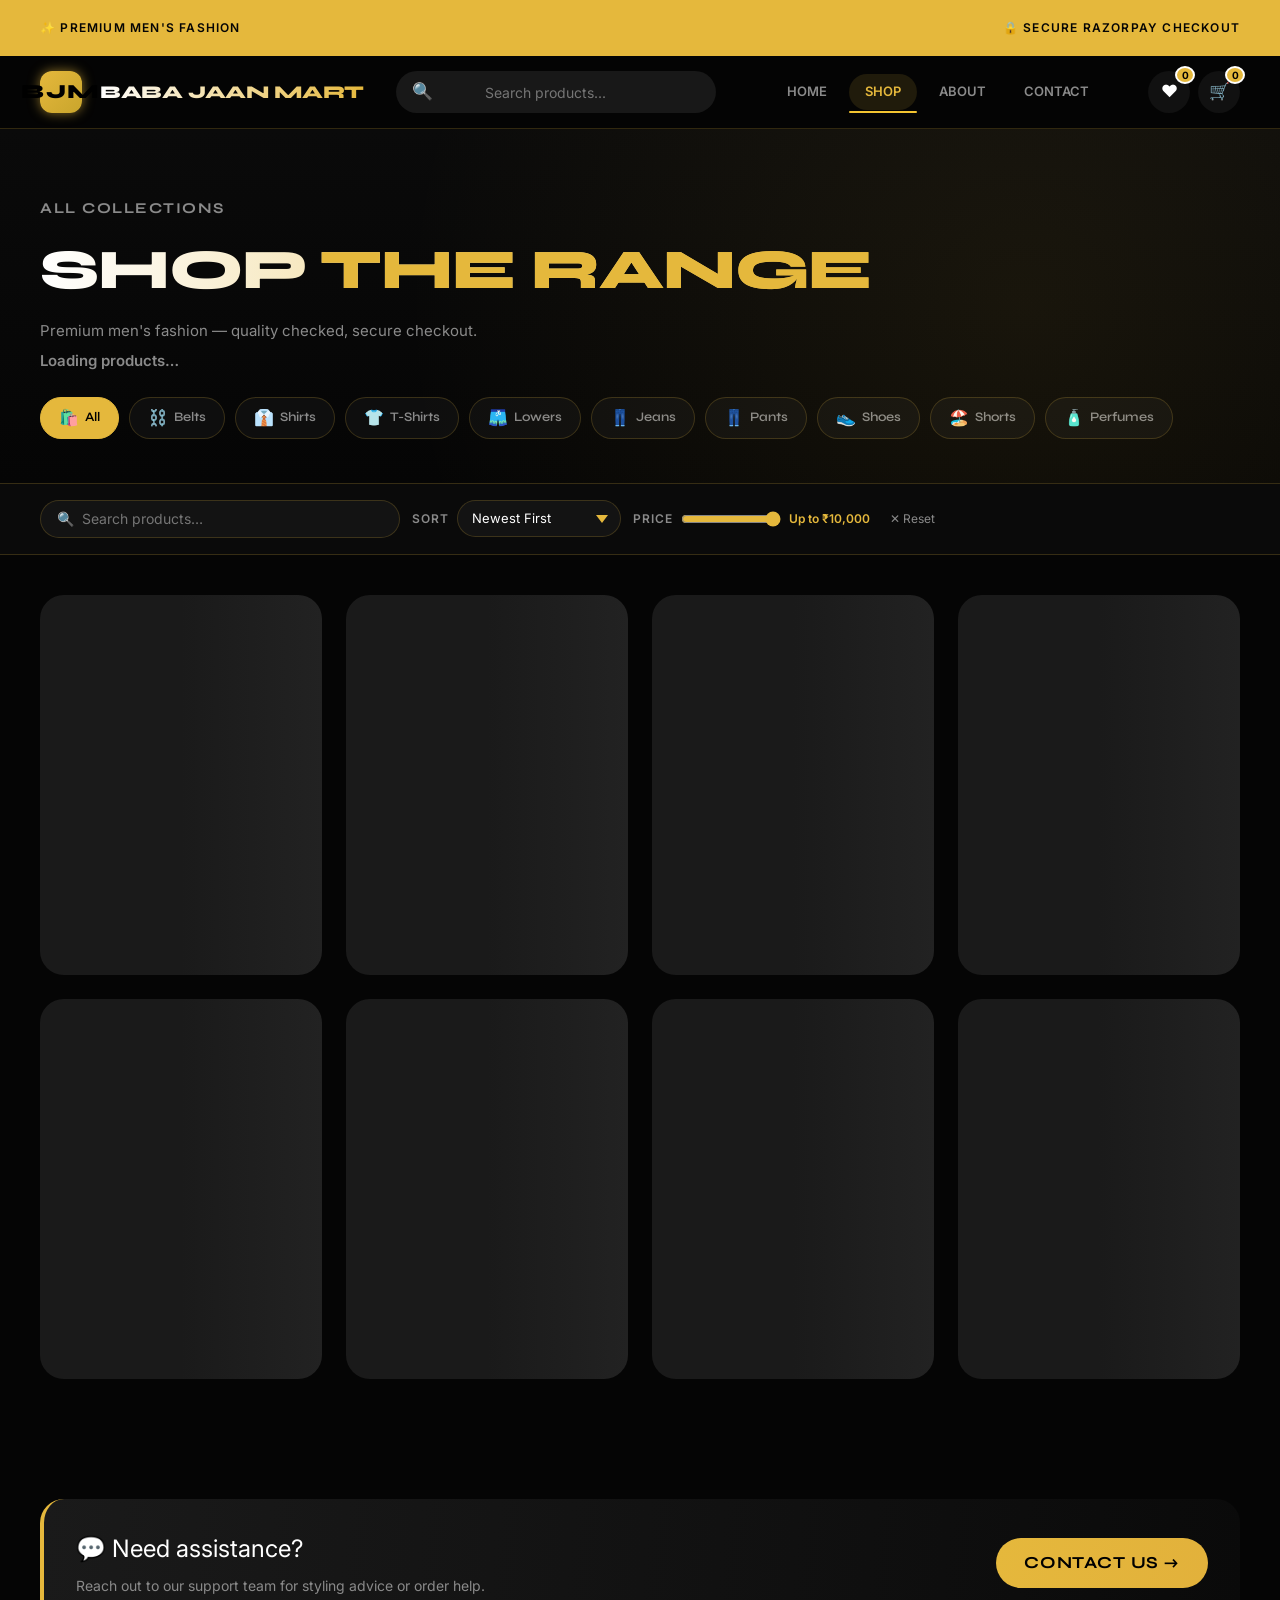
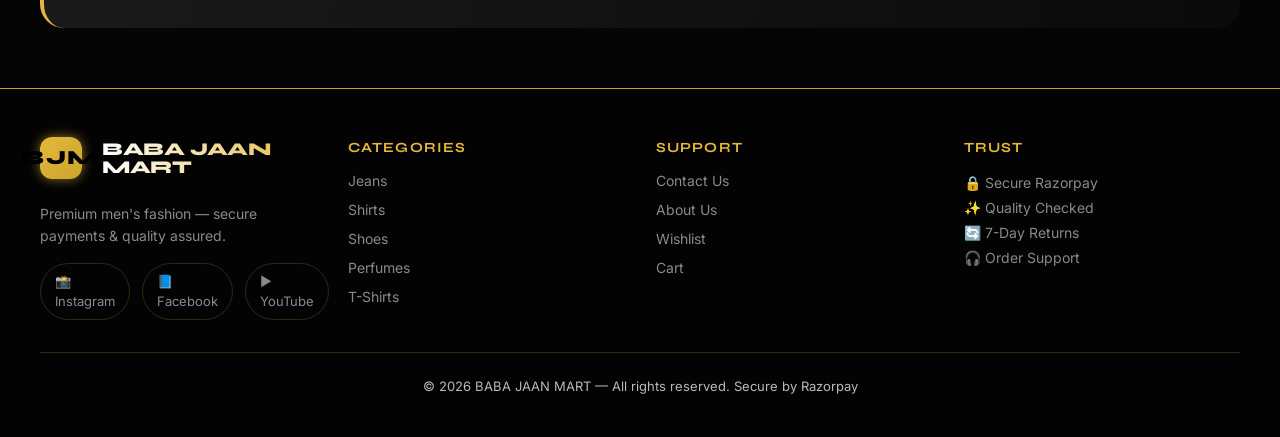
==== commit cd3be441: "Update print statement from 'Hello' to 'Goodbye'" ====
--- a/index.html
+++ b/index.html
@@ -1,18 +1,20 @@
 <!DOCTYPE html>
 <html lang="en">
 <head>
-  <meta charset="UTF-8">
-  <meta name="viewport" content="width=device-width, initial-scale=1.0, viewport-fit=cover">
-  <title>Shop All | BABA JAAN MART — Premium Men's Fashion</title>
-  <meta name="description" content="Shop premium men's fashion online at BABA JAAN MART. Explore jeans, shirts, t-shirts, cargos, linen pants, lowers and shorts.">
-  <meta name="theme-color" content="#0a0a0a">
-  <link rel="preconnect" href="https://fonts.googleapis.com">
-  <link rel="preconnect" href="https://fonts.gstatic.com" crossorigin>
-  <link href="https://fonts.googleapis.com/css2?family=Inter:opsz,wght@14..32,300;14..32,400;14..32,500;14..32,600;14..32,700;14..32,800&family=Syne:wght@400;500;600;700;800&display=swap" rel="stylesheet">
+  <meta charset="UTF-8" />
+  <meta name="viewport" content="width=device-width, initial-scale=1.0, viewport-fit=cover" />
+  <title>Shop | BABA JAAN MART — Premium Men's Fashion</title>
+  <meta name="description" content="Shop premium men's fashion at BABA JAAN MART. Belts, Shirts, T-Shirts, Jeans, Pants, Shoes, Lowers, Shorts & Perfumes." />
+  <meta name="theme-color" content="#0a0a0a" />
+  <link rel="preconnect" href="https://fonts.googleapis.com" />
+  <link rel="preconnect" href="https://fonts.gstatic.com" crossorigin />
+  <link href="https://fonts.googleapis.com/css2?family=Inter:opsz,wght@14..32,300;14..32,400;14..32,500;14..32,600;14..32,700;14..32,800&family=Syne:wght@400;500;600;700;800&display=swap" rel="stylesheet" />
+  <link rel="stylesheet" href="css/style.css" />
+  <link rel="stylesheet" href="css/responsive.css" />
+
   <style>
     /* ═══════════════════════════════════════════════════════════════
-       BABA JAAN MART — PREMIUM SYSTEM (GLASS + GOLD + BLACK)
-       Same as master index.html
+       BABA JAAN MART — SHOP PAGE — PREMIUM SYSTEM (GLASS + GOLD + BLACK)
     ═══════════════════════════════════════════════════════════════ */
     :root {
       --black: #050505;
@@ -33,495 +35,182 @@
       --radius-sm: 10px;
       --transition: all 0.4s cubic-bezier(0.2, 0.9, 0.4, 1.1);
     }
-
-    * {
-      margin: 0;
-      padding: 0;
-      box-sizing: border-box;
-    }
-
-    body {
-      background: var(--black);
-      color: var(--white);
-      font-family: 'Inter', sans-serif;
-      line-height: 1.5;
-      overflow-x: hidden;
-    }
-
-    h1, h2, h3, h4, .brand-title, .btn, .section-kicker, .category-card h3, .product-title, .filter-label {
-      font-family: 'Syne', sans-serif;
-      font-weight: 700;
-      letter-spacing: -0.02em;
-    }
-
-    .container {
-      max-width: 1400px;
-      margin: 0 auto;
-      padding: 0 24px;
-    }
-
-    /* glass morphism */
-    .glass-card {
-      background: rgba(10,10,10,0.65);
-      backdrop-filter: blur(14px);
-      border: 1px solid var(--glass-border);
-      border-radius: var(--radius-lg);
-      box-shadow: 0 8px 32px rgba(0,0,0,0.2);
-      transition: var(--transition);
-    }
-
-    .glass-card:hover {
-      border-color: var(--gold);
-      box-shadow: var(--shadow-glow);
-      transform: translateY(-4px);
-    }
-
-    /* header + top strip */
-    .top-strip {
-      background: var(--gold);
-      color: var(--black);
-      font-size: 12px;
-      font-weight: 600;
-      text-transform: uppercase;
-      letter-spacing: 0.1em;
-      padding: 8px 0;
-    }
-
-    .site-header {
-      position: sticky;
-      top: 0;
-      z-index: 1200;
-      background: rgba(5,5,5,0.85);
-      backdrop-filter: blur(20px);
-      border-bottom: 1px solid var(--glass-border);
-    }
-
-    .navbar {
-      display: flex;
-      align-items: center;
-      gap: 20px;
-      height: 72px;
-    }
-
-    .brand {
-      display: flex;
-      align-items: center;
-      gap: 10px;
-      text-decoration: none;
-    }
-    .brand-mark {
-      width: 42px;
-      height: 42px;
-      background: linear-gradient(135deg, var(--gold), #c9a52c);
-      color: black;
-      font-family: 'Syne', sans-serif;
-      font-weight: 800;
-      font-size: 20px;
-      display: flex;
-      align-items: center;
-      justify-content: center;
-      border-radius: 12px;
-      box-shadow: 0 0 12px rgba(229,184,60,0.6);
-    }
-    .brand-title {
-      font-size: 18px;
-      font-weight: 800;
-      letter-spacing: -0.02em;
-      background: linear-gradient(to right, #fff, var(--gold));
-      -webkit-background-clip: text;
-      background-clip: text;
-      color: transparent;
-    }
-
-    .desktop-nav {
-      display: flex;
-      gap: 6px;
-      margin-left: auto;
-    }
-    .desktop-nav a {
-      font-size: 13px;
-      font-weight: 600;
-      text-transform: uppercase;
-      padding: 8px 16px;
-      border-radius: 40px;
-      color: var(--muted);
-      transition: var(--transition);
-      text-decoration: none;
-    }
-    .desktop-nav a:hover, .desktop-nav a.active {
-      background: rgba(229,184,60,0.12);
-      color: var(--gold);
-    }
-
-    .icon-btn {
-      background: rgba(255,255,255,0.05);
-      border-radius: 50%;
-      width: 42px;
-      height: 42px;
-      display: flex;
-      align-items: center;
-      justify-content: center;
-      transition: var(--transition);
-      cursor: pointer;
-      border: none;
-      color: var(--white);
-      position: relative;
-      text-decoration: none;
-    }
-    .icon-btn:hover {
-      background: var(--gold);
-      color: black;
-      transform: scale(1.02);
-    }
-
-    .btn-gold {
-      background: linear-gradient(105deg, var(--gold), #e2b13b);
-      color: black;
-      font-weight: 700;
-      border-radius: 40px;
-      padding: 12px 28px;
-      font-family: 'Syne', sans-serif;
-      text-transform: uppercase;
-      letter-spacing: 0.05em;
-      transition: var(--transition);
-      display: inline-block;
-      border: none;
-      cursor: pointer;
-      text-decoration: none;
-    }
-    .btn-gold:hover {
-      box-shadow: 0 0 20px rgba(229,184,60,0.6);
-      transform: translateY(-2px);
-    }
-
-    .btn-outline {
-      background: transparent;
-      border: 1px solid var(--gold);
-      color: var(--gold);
-      padding: 12px 28px;
-      border-radius: 40px;
-      font-weight: 600;
-      text-decoration: none;
-      display: inline-block;
-    }
-
-    .btn-primary {
-      background: var(--gold);
-      color: black;
-      padding: 8px 16px;
-      border-radius: 40px;
-      text-decoration: none;
-      font-weight: 600;
-      font-size: 12px;
-      flex: 1;
-      text-align: center;
-    }
-
-    .icon-badge-count {
-      position: absolute;
-      top: -5px;
-      right: -5px;
-      background: var(--gold);
-      color: black;
-      border-radius: 50%;
-      width: 18px;
-      height: 18px;
-      font-size: 10px;
-      display: flex;
-      align-items: center;
-      justify-content: center;
-      font-weight: bold;
-    }
-
-    /* Shop Specific */
-    .shop-header {
-      padding: 40px 0;
-      text-align: center;
-      background: radial-gradient(circle at 70% 30%, rgba(229,184,60,0.1), transparent 70%);
-    }
-    .shop-title {
-      font-size: clamp(32px, 6vw, 56px);
-      background: linear-gradient(to right, #fff, var(--gold));
-      -webkit-background-clip: text;
-      background-clip: text;
-      color: transparent;
-    }
-    
-    .filters-bar {
-      background: rgba(10,10,10,0.6);
-      backdrop-filter: blur(12px);
-      border-radius: var(--radius-lg);
-      padding: 20px;
-      margin-bottom: 32px;
-      border: 1px solid var(--glass-border);
-    }
-    .filters-grid {
-      display: flex;
-      flex-wrap: wrap;
-      gap: 16px;
-      align-items: flex-end;
-    }
-    .filter-group {
-      flex: 1;
-      min-width: 140px;
-    }
-    .filter-label {
-      font-size: 11px;
-      text-transform: uppercase;
-      color: var(--gold);
-      margin-bottom: 6px;
-      display: block;
-    }
-    .filter-select, .filter-input {
-      width: 100%;
-      background: rgba(0,0,0,0.6);
-      border: 1px solid var(--glass-border);
-      border-radius: 40px;
-      padding: 10px 16px;
-      color: white;
-      font-family: 'Inter', sans-serif;
-      outline: none;
-    }
-    .filter-select:focus, .filter-input:focus {
-      border-color: var(--gold);
-    }
-    .filter-actions {
-      display: flex;
-      gap: 10px;
-      align-items: center;
-    }
-    .btn-reset {
-      background: transparent;
-      border: 1px solid var(--muted);
-      color: var(--muted);
-      padding: 10px 20px;
-      border-radius: 40px;
-      cursor: pointer;
-    }
-
-    .products-grid {
-      display: grid;
-      grid-template-columns: repeat(4, 1fr);
-      gap: 24px;
-    }
-    @media (max-width: 1024px) {
-      .products-grid { grid-template-columns: repeat(2, 1fr); }
-    }
-    @media (max-width: 640px) {
-      .products-grid { grid-template-columns: 1fr; }
-    }
-
-    .product-card-premium {
-      background: rgba(15,15,15,0.8);
-      backdrop-filter: blur(12px);
-      border-radius: var(--radius-lg);
-      border: 1px solid rgba(229,184,60,0.15);
-      overflow: hidden;
-      transition: var(--transition);
-    }
-    .product-card-premium:hover {
-      transform: translateY(-8px);
-      border-color: var(--gold);
-      box-shadow: 0 20px 35px -12px rgba(0,0,0,0.5), 0 0 0 1px rgba(229,184,60,0.3);
-    }
-    .product-media {
-      aspect-ratio: 3/4;
-      overflow: hidden;
-      position: relative;
-    }
-    .product-media img {
-      width: 100%;
-      height: 100%;
-      object-fit: cover;
-      transition: transform 0.5s ease;
-    }
-    .product-card-premium:hover .product-media img {
-      transform: scale(1.05);
-    }
-    .product-info {
-      padding: 16px;
-    }
-    .product-category {
-      font-size: 11px;
-      text-transform: uppercase;
-      color: var(--gold);
-      letter-spacing: 0.05em;
-    }
-    .product-title {
-      font-size: 16px;
-      margin: 6px 0;
-      font-weight: 700;
-    }
-    .price-row {
-      display: flex;
-      gap: 8px;
-      align-items: baseline;
-      margin: 8px 0;
-    }
-    .price-current {
-      font-size: 18px;
-      font-weight: 700;
-      color: var(--gold);
-    }
-    .price-old {
-      font-size: 13px;
-      text-decoration: line-through;
-      color: var(--muted);
-    }
-    .price-discount {
-      font-size: 12px;
-      color: #22c55e;
-    }
-    .product-card-actions {
-      display: flex;
-      gap: 10px;
-      margin-top: 12px;
-    }
-    .add-cart-btn {
-      background: rgba(255,255,255,0.1);
-      border: 1px solid var(--glass-border);
-      border-radius: 40px;
-      width: 38px;
-      cursor: pointer;
-      font-size: 18px;
-      transition: var(--transition);
-    }
-    .add-cart-btn:hover {
-      background: var(--gold);
-      color: black;
-    }
-    .wishlist-btn {
-      background: rgba(0,0,0,0.5);
-      border-radius: 50%;
-      width: 36px;
-      height: 36px;
-      border: 1px solid var(--glass-border);
-      cursor: pointer;
-      font-size: 18px;
-      transition: var(--transition);
-    }
-    .wishlist-btn.active {
-      color: red;
-      background: rgba(255,0,0,0.2);
-      border-color: red;
-    }
-    .product-badges {
-      position: absolute;
-      top: 10px;
-      left: 10px;
-      display: flex;
-      gap: 6px;
-    }
-    .badge {
-      background: black;
-      padding: 4px 8px;
-      border-radius: 20px;
-      font-size: 10px;
-      font-weight: bold;
-    }
-    .badge-primary {
-      background: var(--gold);
-      color: black;
-    }
-
-    .empty-state {
-      text-align: center;
-      padding: 60px;
-      color: var(--muted);
-      grid-column: 1/-1;
-    }
-
-    .pagination {
-      display: flex;
-      justify-content: center;
-      gap: 10px;
-      margin-top: 40px;
-    }
-    .page-btn {
-      background: rgba(255,255,255,0.05);
-      border: 1px solid var(--glass-border);
-      padding: 8px 16px;
-      border-radius: 40px;
-      color: white;
-      cursor: pointer;
-    }
-    .page-btn.active {
-      background: var(--gold);
-      color: black;
-    }
-
-    .footer {
-      background: #030303;
-      border-top: 1px solid var(--gold-dim);
-      padding: 48px 0 24px;
-      margin-top: 60px;
-    }
-    .footer-grid {
-      display: grid;
-      grid-template-columns: repeat(auto-fit, minmax(200px, 1fr));
-      gap: 32px;
-    }
-    .footer-col a {
-      display: block;
-      color: var(--muted);
-      text-decoration: none;
-      margin: 8px 0;
-    }
-    .footer-bottom {
-      text-align: center;
-      margin-top: 32px;
-      padding-top: 24px;
-      border-top: 1px solid var(--glass-border);
-    }
-    .social-links {
-      display: flex;
-      gap: 16px;
-      margin-top: 12px;
-    }
-    .social-links a {
-      color: var(--gold);
-      text-decoration: none;
-    }
-
-    @media (max-width: 768px) {
-      .desktop-nav { display: none !important; }
-      .filters-grid { flex-direction: column; }
-      .filter-group { width: 100%; }
-      .show-on-mobile { display: flex !important; }
-      .hide-mobile { display: none !important; }
-    }
+    * { margin: 0; padding: 0; box-sizing: border-box; }
+    body { background: var(--black); color: var(--white); font-family: 'Inter', sans-serif; line-height: 1.5; overflow-x: hidden; }
+    h1,h2,h3,h4,.brand-title,.btn,.section-kicker,.product-title { font-family: 'Syne', sans-serif; font-weight: 700; letter-spacing: -0.02em; }
+    .container { max-width: 1400px; margin: 0 auto; padding: 0 24px; }
+    a { text-decoration: none; color: inherit; }
+
+    /* ── TOP STRIP ── */
+    .top-strip { background: var(--gold); color: var(--black); font-size: 12px; font-weight: 600; text-transform: uppercase; letter-spacing: 0.1em; padding: 8px 0; }
+
+    /* ── HEADER ── */
+    .site-header { position: sticky; top: 0; z-index: 1200; background: rgba(5,5,5,0.85); backdrop-filter: blur(20px); border-bottom: 1px solid var(--glass-border); }
+    .navbar { display: flex; align-items: center; gap: 20px; height: 72px; }
+    .brand { display: flex; align-items: center; gap: 10px; }
+    .brand-mark { width: 42px; height: 42px; background: linear-gradient(135deg, var(--gold), #c9a52c); color: black; font-family: 'Syne', sans-serif; font-weight: 800; font-size: 20px; display: flex; align-items: center; justify-content: center; border-radius: 12px; box-shadow: 0 0 12px rgba(229,184,60,0.6); }
+    .brand-title { font-size: 18px; font-weight: 800; letter-spacing: -0.02em; background: linear-gradient(to right, #fff, var(--gold)); -webkit-background-clip: text; background-clip: text; color: transparent; }
+    .desktop-nav { display: flex; gap: 6px; margin-left: auto; }
+    .desktop-nav a { font-size: 13px; font-weight: 600; text-transform: uppercase; padding: 8px 16px; border-radius: 40px; color: var(--muted); transition: var(--transition); }
+    .desktop-nav a:hover, .desktop-nav a.active { background: rgba(229,184,60,0.12); color: var(--gold); }
+    .icon-btn { background: rgba(255,255,255,0.05); border-radius: 50%; width: 42px; height: 42px; display: flex; align-items: center; justify-content: center; transition: var(--transition); cursor: pointer; border: none; color: var(--white); position: relative; text-decoration: none; }
+    .icon-btn:hover { background: var(--gold); color: black; transform: scale(1.02); }
+    .icon-badge-count { position: absolute; top: -5px; right: -5px; background: var(--gold); color: black; border-radius: 50%; width: 18px; height: 18px; font-size: 10px; display: flex; align-items: center; justify-content: center; font-weight: bold; }
+    .header-search { display: flex; align-items: center; background: rgba(255,255,255,0.08); border-radius: 40px; padding: 0 16px; height: 42px; gap: 8px; }
+    .header-search input { background: transparent; border: none; color: white; outline: none; font-size: 14px; width: 200px; }
     .show-on-mobile { display: none; }
+    @media (max-width: 768px) { .show-on-mobile { display: flex !important; } .hide-mobile { display: none !important; } .desktop-nav, .header-search { display: none !important; } }
     .mobile-menu-panel, .mobile-search-panel { display: none; position: fixed; inset: 0; z-index: 2000; }
     .mobile-menu-panel.active, .mobile-search-panel.active { display: block; }
     .overlay { position: absolute; inset: 0; background: rgba(0,0,0,0.8); }
-    .mobile-panel { position: absolute; top: 0; left: 0; width: 280px; height: 100%; background: #0a0a0a; padding: 20px; }
+    .mobile-panel { position: absolute; top: 0; left: 0; width: 280px; height: 100%; background: #0a0a0a; padding: 20px; overflow-y: auto; }
     .panel-header { display: flex; justify-content: space-between; margin-bottom: 20px; }
-    .mobile-nav-links a { display: block; padding: 12px 0; color: white; text-decoration: none; }
-    .skeleton-card { height: 400px; background: #1a1a1a; border-radius: var(--radius-lg); }
-    .section { padding: 40px 0; }
+    .mobile-nav-links a { display: block; padding: 12px 0; color: white; border-bottom: 1px solid rgba(255,255,255,0.06); }
+    .search-box { display: flex; gap: 10px; margin-top: 20px; }
+    .search-box input { flex: 1; padding: 10px; border-radius: 8px; border: 1px solid var(--gold); background: black; color: white; }
+
+    /* ── PAGE HERO ── */
+    .shop-hero { padding: 60px 0 40px; background: linear-gradient(180deg, #0a0a0a 0%, var(--black) 100%); border-bottom: 1px solid var(--glass-border); position: relative; overflow: hidden; }
+    .shop-hero::before { content: ''; position: absolute; inset: 0; background: radial-gradient(circle at 80% 50%, rgba(229,184,60,0.08), transparent 60%); pointer-events: none; }
+    .shop-hero-inner { display: flex; align-items: center; justify-content: space-between; gap: 24px; flex-wrap: wrap; }
+    .shop-hero h1 { font-size: clamp(32px, 5vw, 56px); font-weight: 800; text-transform: uppercase; background: linear-gradient(to right, #fff, var(--gold)); -webkit-background-clip: text; background-clip: text; color: transparent; }
+    .shop-hero p { color: var(--muted); margin-top: 8px; font-size: 15px; }
+    .result-count { color: var(--gold); font-weight: 600; font-size: 14px; margin-top: 12px; }
+
+    /* ── FILTER BAR ── */
+    .filter-bar { background: rgba(12,12,12,0.85); backdrop-filter: blur(16px); border-bottom: 1px solid var(--glass-border); padding: 16px 0; position: sticky; top: 72px; z-index: 1100; }
+    .filter-inner { display: flex; gap: 12px; align-items: center; flex-wrap: wrap; }
+    .filter-group { display: flex; gap: 8px; align-items: center; }
+    .filter-label { font-size: 12px; font-weight: 600; text-transform: uppercase; color: var(--muted); letter-spacing: 0.08em; white-space: nowrap; }
+    .filter-select {
+      background: rgba(20,20,20,0.9);
+      border: 1px solid var(--glass-border);
+      color: var(--white);
+      padding: 8px 14px;
+      border-radius: 40px;
+      font-size: 13px;
+      font-family: 'Inter', sans-serif;
+      cursor: pointer;
+      outline: none;
+      transition: var(--transition);
+      appearance: none;
+      -webkit-appearance: none;
+      background-image: url("data:image/svg+xml,%3Csvg xmlns='http://www.w3.org/2000/svg' width='12' height='8' viewBox='0 0 12 8'%3E%3Cpath fill='%23E5B83C' d='M6 8L0 0h12z'/%3E%3C/svg%3E");
+      background-repeat: no-repeat;
+      background-position: right 12px center;
+      padding-right: 34px;
+    }
+    .filter-select:focus, .filter-select:hover { border-color: var(--gold); color: var(--gold); }
+    .filter-search-wrap { flex: 1; min-width: 200px; max-width: 360px; }
+    .filter-search { display: flex; align-items: center; gap: 8px; background: rgba(20,20,20,0.9); border: 1px solid var(--glass-border); border-radius: 40px; padding: 0 16px; height: 38px; width: 100%; }
+    .filter-search input { flex: 1; background: transparent; border: none; color: white; outline: none; font-size: 14px; }
+    .filter-search:focus-within { border-color: var(--gold); }
+    .btn-clear-filters { font-size: 12px; color: var(--muted); background: transparent; border: none; cursor: pointer; font-family: 'Inter', sans-serif; transition: var(--transition); padding: 4px 8px; }
+    .btn-clear-filters:hover { color: var(--gold); }
+
+    /* ── CATEGORY PILLS ── */
+    .category-pills { padding: 24px 0 0; }
+    .category-pills-inner { display: flex; gap: 10px; overflow-x: auto; padding-bottom: 4px; scrollbar-width: none; }
+    .category-pills-inner::-webkit-scrollbar { display: none; }
+    .cat-pill { display: flex; align-items: center; gap: 6px; padding: 8px 18px; border-radius: 40px; border: 1px solid rgba(229,184,60,0.2); background: rgba(20,20,20,0.6); color: var(--muted); font-size: 13px; font-weight: 600; white-space: nowrap; cursor: pointer; transition: var(--transition); text-decoration: none; font-family: 'Syne', sans-serif; }
+    .cat-pill:hover, .cat-pill.active { background: var(--gold); color: black; border-color: var(--gold); }
+    .cat-pill span { font-size: 16px; }
+
+    /* ── SHOP LAYOUT ── */
+    .shop-layout { display: block; padding: 40px 0 80px; }
+    .products-grid { display: grid; grid-template-columns: repeat(4, 1fr); gap: 24px; }
+    @media (max-width: 1200px) { .products-grid { grid-template-columns: repeat(3, 1fr); } }
+    @media (max-width: 900px) { .products-grid { grid-template-columns: repeat(2, 1fr); } }
+    @media (max-width: 480px) { .products-grid { grid-template-columns: 1fr 1fr; gap: 12px; } }
+
+    /* ── PRODUCT CARDS ── */
+    .product-card-premium { background: rgba(15,15,15,0.8); backdrop-filter: blur(12px); border-radius: var(--radius-lg); border: 1px solid rgba(229,184,60,0.15); overflow: hidden; transition: var(--transition); }
+    .product-card-premium:hover { transform: translateY(-8px); border-color: var(--gold); box-shadow: 0 20px 35px -12px rgba(0,0,0,0.5), 0 0 0 1px rgba(229,184,60,0.3); }
+    .product-media { aspect-ratio: 3/4; overflow: hidden; position: relative; }
+    .product-media img { width: 100%; height: 100%; object-fit: cover; transition: transform 0.5s ease; }
+    .product-card-premium:hover .product-media img { transform: scale(1.05); }
+    .product-badges { position: absolute; top: 10px; left: 10px; display: flex; gap: 6px; flex-wrap: wrap; }
+    .badge { background: black; padding: 4px 8px; border-radius: 20px; font-size: 10px; font-weight: bold; color: white; }
+    .badge-primary { background: var(--gold); color: black; }
+    .product-info { padding: 16px; }
+    .product-category { font-size: 11px; text-transform: uppercase; color: var(--gold); letter-spacing: 0.05em; }
+    .product-title { font-size: 15px; margin: 6px 0; font-weight: 700; line-height: 1.3; display: -webkit-box; -webkit-line-clamp: 2; -webkit-box-orient: vertical; overflow: hidden; }
+    .price-row { display: flex; gap: 8px; align-items: baseline; margin: 8px 0; flex-wrap: wrap; }
+    .price-current { font-size: 17px; font-weight: 700; color: var(--gold); font-family: 'Syne', sans-serif; }
+    .price-old { font-size: 13px; color: var(--muted); text-decoration: line-through; }
+    .price-discount { font-size: 11px; color: #4caf50; font-weight: 600; }
+    .product-card-actions { display: flex; gap: 8px; margin-top: 12px; }
+    .btn-primary { flex: 1; background: linear-gradient(105deg, var(--gold), #e2b13b); color: black; font-weight: 700; border-radius: 40px; padding: 10px 14px; font-family: 'Syne', sans-serif; text-transform: uppercase; letter-spacing: 0.04em; text-align: center; font-size: 12px; border: none; cursor: pointer; transition: var(--transition); display: inline-block; }
+    .btn-primary:hover { box-shadow: 0 0 16px rgba(229,184,60,0.5); transform: translateY(-1px); }
+    .add-cart-btn { width: 38px; height: 38px; flex-shrink: 0; border-radius: 50%; background: rgba(229,184,60,0.1); border: 1px solid var(--gold); color: var(--gold); font-size: 20px; display: flex; align-items: center; justify-content: center; cursor: pointer; transition: var(--transition); }
+    .add-cart-btn:hover { background: var(--gold); color: black; }
+    .wishlist-btn { position: absolute; top: 10px; right: 10px; width: 36px; height: 36px; border-radius: 50%; background: rgba(0,0,0,0.6); backdrop-filter: blur(6px); border: 1px solid rgba(255,255,255,0.1); color: white; font-size: 16px; display: flex; align-items: center; justify-content: center; cursor: pointer; transition: var(--transition); }
+    .wishlist-btn:hover, .wishlist-btn.active { background: rgba(229,184,60,0.2); border-color: var(--gold); }
+
+    /* ── SKELETON ── */
+    .skeleton-card { height: 380px; background: linear-gradient(90deg, #1a1a1a 25%, #222 50%, #1a1a1a 75%); background-size: 200% 100%; animation: shimmer 1.4s infinite; border-radius: var(--radius-lg); }
+    @keyframes shimmer { 0% { background-position: 200% 0; } 100% { background-position: -200% 0; } }
+
+    /* ── EMPTY / NO RESULTS ── */
+    .empty-state { grid-column: 1 / -1; text-align: center; padding: 80px 20px; color: var(--muted); }
+    .empty-state .empty-icon { font-size: 64px; margin-bottom: 20px; display: block; }
+    .empty-state h3 { font-size: 24px; color: var(--white); margin-bottom: 12px; }
+    .empty-state p { font-size: 15px; margin-bottom: 28px; }
+
+    /* ── SECTION UTILS ── */
+    .section-kicker { color: var(--gold); text-transform: uppercase; letter-spacing: 0.1em; font-size: 12px; }
+    .btn-gold { background: linear-gradient(105deg, var(--gold), #e2b13b); color: black; font-weight: 700; border-radius: 40px; padding: 12px 28px; font-family: 'Syne', sans-serif; text-transform: uppercase; letter-spacing: 0.05em; transition: var(--transition); display: inline-block; border: none; cursor: pointer; text-decoration: none; }
+    .btn-gold:hover { box-shadow: 0 0 20px rgba(229,184,60,0.6); transform: translateY(-2px); }
+
+    /* ── FOOTER ── */
+    .footer { background: #030303; border-top: 1px solid var(--gold-dim); padding: 48px 0 24px; }
+    .footer-grid { display: grid; grid-template-columns: repeat(auto-fit, minmax(200px, 1fr)); gap: 32px; }
+    .footer-col h4 { font-family: 'Syne', sans-serif; font-size: 14px; font-weight: 700; text-transform: uppercase; letter-spacing: 0.08em; color: var(--gold); margin-bottom: 12px; }
+    .footer-col a { display: block; color: var(--muted); text-decoration: none; margin: 8px 0; font-size: 14px; transition: color 0.2s; }
+    .footer-col a:hover { color: var(--gold); }
+    .footer-social { display: flex; gap: 12px; margin-top: 12px; }
+    .footer-social a { display: flex; align-items: center; gap: 6px; padding: 8px 14px; border-radius: 40px; border: 1px solid rgba(229,184,60,0.2); font-size: 13px; color: var(--muted); transition: var(--transition); }
+    .footer-social a:hover { border-color: var(--gold); color: var(--gold); }
+    .footer-brand p { color: var(--muted); font-size: 14px; margin-top: 12px; line-height: 1.6; }
+    .footer-bottom { text-align: center; margin-top: 32px; padding-top: 24px; border-top: 1px solid var(--glass-border); color: var(--muted); font-size: 13px; }
+    .contact-cta { background: linear-gradient(95deg, #1a1a1a, #0a0a0a); border-radius: var(--radius-lg); padding: 32px; display: flex; align-items: center; justify-content: space-between; flex-wrap: wrap; gap: 20px; border-left: 4px solid var(--gold); margin: 40px 0 60px; }
+    .contact-cta p { color: var(--muted); margin-top: 8px; font-size: 14px; }
+
+    /* ── PRICE RANGE ── */
+    .price-range-wrap { display: flex; align-items: center; gap: 8px; }
+    .price-range-wrap input[type=range] { accent-color: var(--gold); width: 100px; cursor: pointer; }
+    .price-range-label { color: var(--gold); font-size: 12px; font-weight: 600; white-space: nowrap; min-width: 80px; }
+
+    /* ── TOAST ── */
+    .toast { position: fixed; bottom: 24px; left: 50%; transform: translateX(-50%) translateY(20px); background: #1a1a1a; border: 1px solid var(--gold); color: white; padding: 12px 24px; border-radius: 40px; font-size: 14px; font-weight: 600; opacity: 0; transition: all 0.3s; z-index: 9999; pointer-events: none; }
+    .toast.show { opacity: 1; transform: translateX(-50%) translateY(0); }
+
+    @media (max-width: 600px) { .filter-bar .filter-inner { gap: 8px; } .filter-select { font-size: 12px; padding: 7px 28px 7px 10px; } .shop-hero { padding: 40px 0 24px; } }
   </style>
 </head>
 <body>
-  <div class="top-strip">
-    <div class="container" style="display: flex; justify-content: space-between;">
-      <span>✨ PREMIUM MEN'S FASHION</span>
-      <span>🔒 SECURE RAZORPAY CHECKOUT</span>
-    </div>
-  </div>
+  <!-- ══ HEADER ══ -->
   <header class="site-header">
+    <div class="top-strip">
+      <div class="container" style="display:flex;justify-content:space-between;">
+        <span>✨ PREMIUM MEN'S FASHION</span>
+        <span>🔒 SECURE RAZORPAY CHECKOUT</span>
+      </div>
+    </div>
     <div class="container">
       <div class="navbar">
-        <div class="nav-left">
+        <div class="nav-left" style="display:flex;align-items:center;gap:12px;">
           <button class="icon-btn menu-toggle show-on-mobile" type="button" aria-label="Menu">☰</button>
           <a href="index.html" class="brand">
-            <img src="/logo.png" alt="BABA JAAN MART" style="height: 42px; width: auto;" onerror="this.style.display='none'; this.nextElementSibling.style.display='flex';">
-            <span class="brand-mark" style="display: none;">BJM</span>
-            <span class="brand-title">BABA JAAN MART</span>
+            <img src="/logo.png" alt="BABA JAAN MART" style="height:42px;width:auto;"
+              onerror="this.style.display='none'; this.nextElementSibling.style.display='flex';">
+            <span class="brand-mark" style="display:none;">BJM</span>
+            <span class="brand-title" style="margin-left:8px;">BABA JAAN MART</span>
           </a>
         </div>
-        <form class="header-search" id="headerSearchForm" style="display: flex; align-items: center; background: rgba(255,255,255,0.08); border-radius: 40px; padding: 0 16px; height: 42px; gap: 8px;" onsubmit="event.preventDefault(); const val=document.getElementById('headerSearchInput').value.trim(); if(val) applyFilters();">
+        <form class="header-search" id="headerSearchForm" style="flex:1;max-width:320px;margin:0 12px;">
           <span>🔍</span>
-          <input type="search" id="headerSearchInput" placeholder="Search products..." style="background: transparent; border: none; color: white; outline: none; font-size: 14px; width: 200px;" />
+          <input type="search" id="headerSearchInput" placeholder="Search products..." aria-label="Search" />
         </form>
         <nav class="desktop-nav">
           <a href="index.html">Home</a>
@@ -529,236 +218,490 @@
           <a href="about.html">About</a>
           <a href="contact.html">Contact</a>
         </nav>
-        <div class="nav-right">
+        <div class="nav-right" style="display:flex;align-items:center;gap:8px;margin-left:auto;">
           <button class="icon-btn mobile-search-toggle show-on-mobile" type="button">🔍</button>
-          <a href="wishlist.html" class="icon-btn hide-mobile">❤️<span class="icon-badge-count" id="wishlistCount">0</span></a>
-          <a href="cart.html" class="icon-btn">🛒<span class="icon-badge-count" id="cartCount">0</span></a>
+          <a href="wishlist.html" class="icon-btn hide-mobile" aria-label="Wishlist">❤️<span class="icon-badge-count" id="wishlistCount">0</span></a>
+          <a href="cart.html" class="icon-btn" aria-label="Cart">🛒<span class="icon-badge-count" id="cartCount">0</span></a>
         </div>
       </div>
     </div>
   </header>
 
-  <!-- Mobile panels -->
+  <!-- Mobile Menu Panel -->
   <div class="mobile-menu-panel" id="mobileMenuPanel">
     <div class="overlay"></div>
     <aside class="mobile-panel">
-      <div class="panel-header"><h2>Menu</h2><button class="icon-btn close-panel">✕</button></div>
+      <div class="panel-header"><h2>Menu</h2><button class="icon-btn close-panel" type="button">✕</button></div>
       <nav class="mobile-nav-links">
-        <a href="index.html">Home →</a><a href="shop.html">Shop →</a><a href="wishlist.html">Wishlist →</a>
-        <a href="cart.html">Cart →</a><a href="about.html">About →</a><a href="contact.html">Contact →</a>
+        <a href="index.html">Home →</a><a href="shop.html">Shop →</a>
+        <a href="wishlist.html">Wishlist →</a><a href="cart.html">Cart →</a>
+        <a href="about.html">About →</a><a href="contact.html">Contact →</a>
       </nav>
     </aside>
   </div>
+  <!-- Mobile Search Panel -->
   <div class="mobile-search-panel" id="mobileSearchPanel">
     <div class="overlay"></div>
     <div class="mobile-panel">
-      <div class="panel-header"><h2>Search</h2><button class="icon-btn close-panel">✕</button></div>
+      <div class="panel-header"><h2>Search</h2><button class="icon-btn close-panel" type="button">✕</button></div>
       <form class="search-box" id="mobileSearchForm">
-        <input type="search" id="mobileSearchInput" placeholder="Search..." style="flex:1; padding:10px; border-radius:8px; border:1px solid var(--gold); background:black; color:white;" />
+        <input type="search" id="mobileSearchInput" placeholder="Search products..." />
+        <button type="submit" class="btn-gold" style="padding:10px 16px;border-radius:8px;">Go</button>
       </form>
     </div>
   </div>
 
-  <main>
-    <div class="shop-header">
+  <!-- ══ SHOP HERO ══ -->
+  <section class="shop-hero">
+    <div class="container">
+      <div class="shop-hero-inner">
+        <div>
+          <p class="section-kicker">All Collections</p>
+          <h1>Shop <span style="color:var(--gold);">The Range</span></h1>
+          <p>Premium men's fashion — quality checked, secure checkout.</p>
+          <p class="result-count" id="resultCountLabel">Loading products…</p>
+        </div>
+      </div>
+    </div>
+    <!-- Category Pills -->
+    <div class="container">
+      <div class="category-pills">
+        <div class="category-pills-inner" id="categoryPillsRow">
+          <a class="cat-pill active" data-cat="" href="#"><span>🛍️</span> All</a>
+          <a class="cat-pill" data-cat="Belts" href="#"><span>⛓️</span> Belts</a>
+          <a class="cat-pill" data-cat="Shirts" href="#"><span>👔</span> Shirts</a>
+          <a class="cat-pill" data-cat="T-Shirts" href="#"><span>👕</span> T-Shirts</a>
+          <a class="cat-pill" data-cat="Lowers" href="#"><span>🩳</span> Lowers</a>
+          <a class="cat-pill" data-cat="Jeans" href="#"><span>👖</span> Jeans</a>
+          <a class="cat-pill" data-cat="Pants" href="#"><span>👖</span> Pants</a>
+          <a class="cat-pill" data-cat="Shoes" href="#"><span>👟</span> Shoes</a>
+          <a class="cat-pill" data-cat="Shorts" href="#"><span>🏖️</span> Shorts</a>
+          <a class="cat-pill" data-cat="Perfumes" href="#"><span>🧴</span> Perfumes</a>
+        </div>
+      </div>
+    </div>
+  </section>
+
+  <!-- ══ FILTER BAR ══ -->
+  <div class="filter-bar" id="filterBar">
+    <div class="container">
+      <div class="filter-inner">
+        <!-- Search -->
+        <div class="filter-search-wrap">
+          <div class="filter-search">
+            <span style="font-size:14px;color:var(--muted);">🔍</span>
+            <input type="search" id="shopSearchInput" placeholder="Search products…" aria-label="Search products" />
+          </div>
+        </div>
+        <!-- Sort -->
+        <div class="filter-group">
+          <span class="filter-label">Sort</span>
+          <select class="filter-select" id="sortSelect">
+            <option value="newest">Newest First</option>
+            <option value="oldest">Oldest First</option>
+            <option value="price-asc">Price: Low → High</option>
+            <option value="price-desc">Price: High → Low</option>
+            <option value="name-asc">Name: A → Z</option>
+          </select>
+        </div>
+        <!-- Price range -->
+        <div class="filter-group">
+          <span class="filter-label">Price</span>
+          <div class="price-range-wrap">
+            <input type="range" id="priceRangeInput" min="0" max="10000" value="10000" step="100" />
+            <span class="price-range-label" id="priceRangeLabel">Up to ₹10,000</span>
+          </div>
+        </div>
+        <button class="btn-clear-filters" id="clearFiltersBtn" type="button">✕ Reset</button>
+      </div>
+    </div>
+  </div>
+
+  <!-- ══ PRODUCTS GRID ══ -->
+  <main id="main-content">
+    <div class="shop-layout">
       <div class="container">
-        <h1 class="shop-title">Shop All Collections</h1>
-        <p style="color: var(--muted);">Premium shirts, jeans, cargos, shoes & perfumes — curated for men who move with intention.</p>
-      </div>
-    </div>
-
+        <div class="products-grid" id="shopProductsGrid">
+          <div class="skeleton-card"></div>
+          <div class="skeleton-card"></div>
+          <div class="skeleton-card"></div>
+          <div class="skeleton-card"></div>
+          <div class="skeleton-card"></div>
+          <div class="skeleton-card"></div>
+          <div class="skeleton-card"></div>
+          <div class="skeleton-card"></div>
+        </div>
+      </div>
+    </div>
+
+    <!-- Contact CTA -->
     <div class="container">
-      <div class="filters-bar">
-        <div class="filters-grid">
-          <div class="filter-group">
-            <label class="filter-label">Category</label>
-            <select id="filterCategory" class="filter-select">
-              <option value="">All Categories</option>
-              <option value="Belts">Belts</option>
-              <option value="Shirts">Shirts</option>
-              <option value="T-Shirts">T-Shirts</option>
-              <option value="Lowers">Lowers</option>
-              <option value="Jeans">Jeans</option>
-              <option value="Pants">Pants</option>
-              <option value="Shoes">Shoes</option>
-              <option value="Shorts">Shorts</option>
-              <option value="Perfumes">Perfumes</option>
-            </select>
-          </div>
-          <div class="filter-group">
-            <label class="filter-label">Sort By</label>
-            <select id="filterSort" class="filter-select">
-              <option value="newest">Newest First</option>
-              <option value="price_asc">Price: Low to High</option>
-              <option value="price_desc">Price: High to Low</option>
-            </select>
-          </div>
-          <div class="filter-group">
-            <label class="filter-label">Price Range</label>
-            <input type="number" id="minPrice" placeholder="Min ₹" class="filter-input" style="width: 100px; display: inline-block; margin-right: 8px;">
-            <input type="number" id="maxPrice" placeholder="Max ₹" class="filter-input" style="width: 100px; display: inline-block;">
-          </div>
-          <div class="filter-actions">
-            <button class="btn-gold" onclick="applyFilters()">Apply</button>
-            <button class="btn-reset" onclick="resetFilters()">Reset</button>
-          </div>
-        </div>
-      </div>
-
-      <div class="products-grid" id="productsGrid">
-        <div class="skeleton-card"></div><div class="skeleton-card"></div><div class="skeleton-card"></div><div class="skeleton-card"></div>
-      </div>
-      <div class="pagination" id="pagination"></div>
+      <div class="contact-cta">
+        <div>
+          <span style="font-size:24px;">💬 Need assistance?</span>
+          <p>Reach out to our support team for styling advice or order help.</p>
+        </div>
+        <a href="contact.html" class="btn-gold">Contact Us →</a>
+      </div>
     </div>
   </main>
 
+  <!-- ══ FOOTER ══ -->
   <footer class="footer">
     <div class="container">
       <div class="footer-grid">
         <div class="footer-brand">
-          <a href="index.html" class="brand" style="margin-bottom: 16px; display: flex;"><span class="brand-mark">BJM</span><span class="brand-title">BABA JAAN MART</span></a>
-          <p>Premium men's fashion — secure payments & quality assured.</p>
-          <div class="social-links">
-            <a href="https://www.instagram.com/baba_jan_mart?igsh=MTQ5bDYyamJ2ejg3cA==" target="_blank">Instagram</a>
-            <a href="https://www.facebook.com/share/1GcJrZ6HDM/" target="_blank">Facebook</a>
-            <a href="https://youtube.com/@babajaanmart-6?si=CVrKO-m2qo-ibFVP" target="_blank">YouTube</a>
+          <a href="index.html" class="brand" style="margin-bottom:12px;display:inline-flex;">
+            <span class="brand-mark">BJM</span>
+            <span class="brand-title" style="margin-left:10px;">BABA JAAN MART</span>
+          </a>
+          <p>Premium men's fashion — secure payments &amp; quality assured.</p>
+          <div class="footer-social" style="margin-top:16px;">
+            <a href="https://www.instagram.com/baba_jan_mart?igsh=MTQ5bDYyamJ2ejg3cA==" target="_blank" rel="noopener">📸 Instagram</a>
+            <a href="https://www.facebook.com/share/1GcJrZ6HDM/" target="_blank" rel="noopener">📘 Facebook</a>
+            <a href="https://youtube.com/@babajaanmart-6?si=CVrKO-m2qo-ibFVP" target="_blank" rel="noopener">▶️ YouTube</a>
           </div>
         </div>
-        <div class="footer-col"><h4>Shop</h4><a href="shop.html?category=Jeans">Jeans</a><a href="shop.html?category=Shoes">Shoes</a><a href="shop.html?category=Perfumes">Perfumes</a></div>
-        <div class="footer-col"><h4>Support</h4><a href="contact.html">Contact</a><a href="about.html">About</a><a href="wishlist.html">Wishlist</a></div>
-        <div class="footer-col"><h4>Contact</h4><p>Email: babajanmart4366@gmail.com</p></div>
-      </div>
-      <div class="footer-bottom"><p>© 2026 BABA JAAN MART — All rights reserved. Secure by Razorpay</p></div>
+        <div class="footer-col">
+          <h4>Categories</h4>
+          <a href="shop.html?category=Jeans">Jeans</a>
+          <a href="shop.html?category=Shirts">Shirts</a>
+          <a href="shop.html?category=Shoes">Shoes</a>
+          <a href="shop.html?category=Perfumes">Perfumes</a>
+          <a href="shop.html?category=T-Shirts">T-Shirts</a>
+        </div>
+        <div class="footer-col">
+          <h4>Support</h4>
+          <a href="contact.html">Contact Us</a>
+          <a href="about.html">About Us</a>
+          <a href="wishlist.html">Wishlist</a>
+          <a href="cart.html">Cart</a>
+        </div>
+        <div class="footer-col">
+          <h4>Trust</h4>
+          <p style="color:var(--muted);font-size:14px;line-height:1.8;">🔒 Secure Razorpay<br>✨ Quality Checked<br>🔄 7-Day Returns<br>🎧 Order Support</p>
+        </div>
+      </div>
+      <div class="footer-bottom">
+        <p>© 2026 BABA JAAN MART — All rights reserved. Secure by Razorpay</p>
+      </div>
     </div>
   </footer>
+
+  <!-- Toast -->
+  <div class="toast" id="globalToast"></div>
 
   <script src="https://cdn.jsdelivr.net/npm/@supabase/supabase-js@2"></script>
   <script>
+    /* ═══════════════════════════════════════════════════════════════
+       SHOP.HTML — Full JS Logic
+       Preserves all localStorage keys, Supabase logic, cart/wishlist
+    ═══════════════════════════════════════════════════════════════ */
     const SUPABASE_URL = "https://kwslileixrznlycqjqoj.supabase.co";
     const SUPABASE_ANON_KEY = "eyJhbGciOiJIUzI1NiIsInR5cCI6IkpXVCJ9.eyJpc3MiOiJzdXBhYmFzZSIsInJlZiI6Imt3c2xpbGVpeHJ6bmx5Y3FqcW9qIiwicm9sZSI6ImFub24iLCJpYXQiOjE3Nzk2NTY2MDgsImV4cCI6MjA5NTIzMjYwOH0.t5j4URbC5iCOySScCyJpyq6ngYUAGt7P94fmK0bypLc";
-    const supabase = window.supabase.createClient(SUPABASE_URL, SUPABASE_ANON_KEY);
-    
-    let allProducts = [];
-    let filteredProducts = [];
-    let wishlist = JSON.parse(localStorage.getItem("bjm_wishlist") || "[]");
-    let cart = JSON.parse(localStorage.getItem("bjm_cart") || "[]");
-    
+    const supabaseClient = window.supabase.createClient(SUPABASE_URL, SUPABASE_ANON_KEY);
+
+    const state = {
+      allProducts: [],
+      filteredProducts: [],
+      wishlist: JSON.parse(localStorage.getItem("bjm_wishlist") || "[]"),
+      cart: JSON.parse(localStorage.getItem("bjm_cart") || "[]"),
+      activeCategory: "",
+      searchQuery: "",
+      sortMode: "newest",
+      maxPrice: 10000
+    };
+
     const rupee = new Intl.NumberFormat("en-IN", { style: "currency", currency: "INR", maximumFractionDigits: 0 });
-    
+
+    /* ── Counts ── */
     function updateCounts() {
-      document.getElementById("cartCount").textContent = cart.reduce((s,i)=> s + (i.quantity||1), 0);
-      document.getElementById("wishlistCount").textContent = wishlist.length;
-    }
-    
-    function saveCart() { localStorage.setItem("bjm_cart", JSON.stringify(cart)); updateCounts(); }
-    function saveWishlist() { localStorage.setItem("bjm_wishlist", JSON.stringify(wishlist)); updateCounts(); }
-    
-    function getDiscountPercent(price, oldPrice) { let p=Number(price)||0, o=Number(oldPrice)||0; if(!o || o<=p) return 0; return Math.round(((o-p)/o)*100); }
-    
+      document.getElementById("cartCount").textContent = state.cart.reduce((s, i) => s + (i.quantity || 1), 0);
+      document.getElementById("wishlistCount").textContent = state.wishlist.length;
+    }
+    function saveCart() { localStorage.setItem("bjm_cart", JSON.stringify(state.cart)); updateCounts(); }
+    function saveWishlist() { localStorage.setItem("bjm_wishlist", JSON.stringify(state.wishlist)); updateCounts(); }
+
+    /* ── Toast ── */
+    function showToast(msg) {
+      const t = document.getElementById("globalToast");
+      t.textContent = msg; t.classList.add("show");
+      setTimeout(() => t.classList.remove("show"), 2400);
+    }
+
+    /* ── Helpers ── */
+    function escapeHtml(str) {
+      if (!str) return '';
+      return String(str).replace(/[&<>"']/g, m => ({ '&': '&amp;', '<': '&lt;', '>': '&gt;', '"': '&quot;', "'": '&#39;' }[m]));
+    }
+    function getDiscountPercent(price, oldPrice) {
+      const p = Number(price) || 0, o = Number(oldPrice) || 0;
+      if (!o || o <= p) return 0;
+      return Math.round(((o - p) / o) * 100);
+    }
+
+    /* ── Cart ── */
     function addToCart(productId) {
-      const product = allProducts.find(p => String(p.id) === String(productId));
-      if(!product) return;
-      if(product.sizes && Array.isArray(product.sizes) && product.sizes.length > 1) {
+      const product = state.allProducts.find(p => String(p.id) === String(productId));
+      if (!product) return;
+      if (product.sizes && Array.isArray(product.sizes) && product.sizes.length > 1) {
         window.location.href = `product-detail.html?id=${product.id}`;
         return;
       }
       const selectedSize = (product.sizes && product.sizes.length === 1) ? product.sizes[0] : (product.size || "Free Size");
-      const existing = cart.find(i => String(i.id) === String(productId));
-      if(existing) { existing.quantity = (existing.quantity||1) + 1; }
-      else { cart.push({ id: product.id, name: product.name, price: product.price, old_price: product.old_price, image_url: product.image_url, category: product.category, size: selectedSize, quantity: 1 }); }
+      const existing = state.cart.find(i => String(i.id) === String(productId));
+      if (existing) {
+        existing.quantity = (existing.quantity || 1) + 1;
+      } else {
+        state.cart.push({ id: product.id, name: product.name, price: product.price, old_price: product.old_price, image_url: product.image_url, category: product.category, size: selectedSize, quantity: 1 });
+      }
       saveCart();
-      alert("Added to cart!");
-    }
-    
+      showToast("✅ Added to cart!");
+    }
+
+    /* ── Wishlist ── */
     function toggleWishlist(productId) {
-      const index = wishlist.findIndex(i => String(i.id) === String(productId));
-      const product = allProducts.find(p => String(p.id) === String(productId));
-      if(!product) return;
-      if(index > -1) wishlist.splice(index,1);
-      else wishlist.push({ id: product.id, name: product.name, price: product.price, image_url: product.image_url, category: product.category });
+      const index = state.wishlist.findIndex(i => String(i.id) === String(productId));
+      const product = state.allProducts.find(p => String(p.id) === String(productId));
+      if (!product) return;
+      if (index > -1) {
+        state.wishlist.splice(index, 1);
+        showToast("💔 Removed from wishlist");
+      } else {
+        state.wishlist.push({ id: product.id, name: product.name, price: product.price, image_url: product.image_url, category: product.category });
+        showToast("❤️ Added to wishlist!");
+      }
       saveWishlist();
-      renderProducts();
-    }
-    
-    function escapeHtml(str) { if(!str) return ''; return String(str).replace(/[&<>]/g, function(m){ if(m==='&') return '&amp;'; if(m==='<') return '&lt;'; if(m==='>') return '&gt;'; return m;}); }
-    
+      renderWishlistButtons();
+    }
+    function renderWishlistButtons() {
+      document.querySelectorAll(".wishlist-btn").forEach(btn => {
+        const id = btn.dataset.id;
+        btn.classList.toggle("active", state.wishlist.some(i => String(i.id) === String(id)));
+      });
+    }
+
+    /* ── Render card ── */
     function renderProductCard(product) {
       const discount = getDiscountPercent(product.price, product.old_price);
       const image = product.image_url || "https://via.placeholder.com/600x750?text=BABA+JAAN+MART";
-      const isWishlisted = wishlist.some(i => String(i.id) === String(product.id));
-      return `<article class="product-card-premium"><div class="product-media"><img src="${escapeHtml(image)}" alt="${escapeHtml(product.name)}" loading="lazy"/><div class="product-badges">${discount ? `<span class="badge badge-primary">${discount}% OFF</span>` : `<span class="badge">NEW</span>`}</div><div class="product-actions-top" style="position:absolute;top:10px;right:10px;"><button class="wishlist-btn ${isWishlisted ? 'active' : ''}" data-id="${product.id}">❤️</button></div></div><div class="product-info"><p class="product-category">${escapeHtml(product.category || "Fashion")}</p><h3 class="product-title">${escapeHtml(product.name || "Premium Product")}</h3><div class="price-row"><span class="price-current">${rupee.format(Number(product.price)||0)}</span>${product.old_price ? `<span class="price-old">${rupee.format(Number(product.old_price))}</span>` : ""}${discount ? `<span class="price-discount">-${discount}%</span>` : ""}</div><div class="product-card-actions"><a href="product-detail.html?id=${product.id}" class="btn-primary">View Details</a><button class="add-cart-btn" data-id="${product.id}">+</button></div></div></article>`;
-    }
-    
-    function renderProducts() {
-      const grid = document.getElementById("productsGrid");
-      if(!filteredProducts.length) {
-        grid.innerHTML = `<div class="empty-state"><h3>No products found</h3><p>Try adjusting your filters</p></div>`;
+      const isWishlisted = state.wishlist.some(i => String(i.id) === String(product.id));
+      return `<article class="product-card-premium">
+        <div class="product-media">
+          <img src="${escapeHtml(image)}" alt="${escapeHtml(product.name)}" loading="lazy" />
+          <div class="product-badges">
+            ${discount ? `<span class="badge badge-primary">${discount}% OFF</span>` : `<span class="badge">NEW</span>`}
+          </div>
+          <button class="wishlist-btn ${isWishlisted ? 'active' : ''}" data-id="${product.id}" title="Wishlist" type="button">❤️</button>
+        </div>
+        <div class="product-info">
+          <p class="product-category">${escapeHtml(product.category || "Fashion")}</p>
+          <h3 class="product-title">${escapeHtml(product.name || "Premium Product")}</h3>
+          <div class="price-row">
+            <span class="price-current">${rupee.format(Number(product.price) || 0)}</span>
+            ${product.old_price ? `<span class="price-old">${rupee.format(Number(product.old_price))}</span>` : ""}
+            ${discount ? `<span class="price-discount">-${discount}%</span>` : ""}
+          </div>
+          <div class="product-card-actions">
+            <a href="product-detail.html?id=${product.id}" class="btn-primary">View Details</a>
+            <button class="add-cart-btn" data-id="${product.id}" title="Add to cart" type="button">+</button>
+          </div>
+        </div>
+      </article>`;
+    }
+
+    /* ── Filter & render ── */
+    function applyFilters() {
+      let products = [...state.allProducts];
+
+      // Category
+      if (state.activeCategory) {
+        products = products.filter(p => (p.category || "").toLowerCase() === state.activeCategory.toLowerCase());
+      }
+
+      // Search
+      if (state.searchQuery.trim()) {
+        const q = state.searchQuery.toLowerCase();
+        products = products.filter(p =>
+          (p.name || "").toLowerCase().includes(q) ||
+          (p.category || "").toLowerCase().includes(q) ||
+          (p.description || "").toLowerCase().includes(q)
+        );
+      }
+
+      // Price
+      products = products.filter(p => Number(p.price) <= state.maxPrice);
+
+      // Sort
+      switch (state.sortMode) {
+        case "newest": products.sort((a, b) => new Date(b.created_at) - new Date(a.created_at)); break;
+        case "oldest": products.sort((a, b) => new Date(a.created_at) - new Date(b.created_at)); break;
+        case "price-asc": products.sort((a, b) => Number(a.price) - Number(b.price)); break;
+        case "price-desc": products.sort((a, b) => Number(b.price) - Number(a.price)); break;
+        case "name-asc": products.sort((a, b) => (a.name || "").localeCompare(b.name || "")); break;
+      }
+
+      state.filteredProducts = products;
+      renderGrid();
+    }
+
+    function renderGrid() {
+      const grid = document.getElementById("shopProductsGrid");
+      const label = document.getElementById("resultCountLabel");
+      const count = state.filteredProducts.length;
+      label.textContent = `${count} product${count !== 1 ? "s" : ""} found`;
+
+      if (!count) {
+        grid.innerHTML = `<div class="empty-state">
+          <span class="empty-icon">🔍</span>
+          <h3>No products found</h3>
+          <p>Try adjusting your filters or browse all categories.</p>
+          <button class="btn-gold" id="resetFromEmpty" type="button">Reset Filters</button>
+        </div>`;
+        document.getElementById("resetFromEmpty")?.addEventListener("click", resetFilters);
         return;
       }
-      grid.innerHTML = filteredProducts.map(p => renderProductCard(p)).join("");
-      document.querySelectorAll(".add-cart-btn").forEach(btn => btn.addEventListener("click", (e) => { e.stopPropagation(); addToCart(btn.dataset.id); }));
-      document.querySelectorAll(".wishlist-btn").forEach(btn => btn.addEventListener("click", (e) => { e.stopPropagation(); toggleWishlist(btn.dataset.id); }));
-    }
-    
-    function applyFilters() {
-      const category = document.getElementById("filterCategory").value;
-      const sort = document.getElementById("filterSort").value;
-      const minPrice = parseFloat(document.getElementById("minPrice").value);
-      const maxPrice = parseFloat(document.getElementById("maxPrice").value);
-      const search = document.getElementById("headerSearchInput").value.trim().toLowerCase();
-      
-      let results = [...allProducts];
-      if(category) results = results.filter(p => p.category === category);
-      if(search) results = results.filter(p => p.name.toLowerCase().includes(search) || (p.category && p.category.toLowerCase().includes(search)));
-      if(minPrice) results = results.filter(p => Number(p.price) >= minPrice);
-      if(maxPrice) results = results.filter(p => Number(p.price) <= maxPrice);
-      
-      if(sort === "price_asc") results.sort((a,b) => Number(a.price) - Number(b.price));
-      else if(sort === "price_desc") results.sort((a,b) => Number(b.price) - Number(a.price));
-      else if(sort === "newest") results.sort((a,b) => new Date(b.created_at) - new Date(a.created_at));
-      
-      filteredProducts = results;
-      renderProducts();
-    }
-    
+
+      grid.innerHTML = state.filteredProducts.map(renderProductCard).join("");
+      renderWishlistButtons();
+      attachCardEvents();
+    }
+
+    function attachCardEvents() {
+      document.querySelectorAll(".add-cart-btn").forEach(btn =>
+        btn.addEventListener("click", e => { e.stopPropagation(); addToCart(btn.dataset.id); })
+      );
+      document.querySelectorAll(".wishlist-btn").forEach(btn =>
+        btn.addEventListener("click", e => { e.stopPropagation(); toggleWishlist(btn.dataset.id); })
+      );
+    }
+
+    /* ── Price range ── */
+    function updatePriceLabel(val) {
+      const v = Number(val);
+      document.getElementById("priceRangeLabel").textContent = v >= 10000 ? "Any Price" : `Up to ${rupee.format(v)}`;
+    }
+
+    /* ── Reset ── */
     function resetFilters() {
-      document.getElementById("filterCategory").value = "";
-      document.getElementById("filterSort").value = "newest";
-      document.getElementById("minPrice").value = "";
-      document.getElementById("maxPrice").value = "";
-      document.getElementById("headerSearchInput").value = "";
-      filteredProducts = [...allProducts];
-      renderProducts();
-    }
-    
+      state.activeCategory = "";
+      state.searchQuery = "";
+      state.sortMode = "newest";
+      state.maxPrice = 10000;
+      document.getElementById("shopSearchInput").value = "";
+      document.getElementById("sortSelect").value = "newest";
+      document.getElementById("priceRangeInput").value = 10000;
+      updatePriceLabel(10000);
+      document.querySelectorAll(".cat-pill").forEach(p => p.classList.toggle("active", p.dataset.cat === ""));
+      applyFilters();
+    }
+
+    /* ── Parse URL params on load ── */
+    function parseUrlParams() {
+      const params = new URLSearchParams(window.location.search);
+      const cat = params.get("category") || "";
+      const search = params.get("search") || "";
+      const sort = params.get("sort") || "newest";
+      if (cat) { state.activeCategory = cat; }
+      if (search) { state.searchQuery = search; document.getElementById("shopSearchInput").value = search; }
+      if (sort) { state.sortMode = sort; document.getElementById("sortSelect").value = sort; }
+      // Activate correct pill
+      document.querySelectorAll(".cat-pill").forEach(p =>
+        p.classList.toggle("active", (p.dataset.cat || "") === state.activeCategory)
+      );
+    }
+
+    /* ── Load products ── */
     async function loadProducts() {
-      const { data, error } = await supabase.from("products").select("*").order("created_at", { ascending: false });
-      if(error) console.error(error);
-      else {
-        allProducts = data || [];
-        filteredProducts = [...allProducts];
-        renderProducts();
+      try {
+        const { data, error } = await supabaseClient.from("products").select("*").order("created_at", { ascending: false });
+        if (error) throw error;
+        state.allProducts = data || [];
+
+        // Set max price dynamically
+        const maxP = Math.max(...state.allProducts.map(p => Number(p.price) || 0), 10000);
+        const priceInput = document.getElementById("priceRangeInput");
+        priceInput.max = maxP;
+        priceInput.value = maxP;
+        state.maxPrice = maxP;
+        updatePriceLabel(maxP);
+
+        applyFilters();
+      } catch (e) {
+        console.error(e);
+        document.getElementById("shopProductsGrid").innerHTML = `<div class="empty-state">
+          <span class="empty-icon">⚠️</span><h3>Could not load products</h3><p>Please try again later.</p></div>`;
+        document.getElementById("resultCountLabel").textContent = "Error loading";
       }
     }
-    
-    // URL params on load
-    function initFromURL() {
-      const params = new URLSearchParams(window.location.search);
-      const category = params.get("category");
-      const search = params.get("search");
-      if(category) document.getElementById("filterCategory").value = category;
-      if(search) document.getElementById("headerSearchInput").value = search;
+
+    /* ── Event listeners ── */
+    // Header search
+    document.getElementById("headerSearchForm")?.addEventListener("submit", e => {
+      e.preventDefault();
+      const val = document.getElementById("headerSearchInput").value.trim();
+      if (val) window.location.href = `shop.html?search=${encodeURIComponent(val)}`;
+    });
+    document.getElementById("mobileSearchForm")?.addEventListener("submit", e => {
+      e.preventDefault();
+      const val = document.getElementById("mobileSearchInput").value.trim();
+      if (val) window.location.href = `shop.html?search=${encodeURIComponent(val)}`;
+    });
+
+    // Filter bar search (live)
+    document.getElementById("shopSearchInput").addEventListener("input", e => {
+      state.searchQuery = e.target.value;
       applyFilters();
-    }
-    
-    // Mobile menu handlers
-    document.querySelectorAll(".close-panel, .overlay").forEach(el => el.addEventListener("click", () => { document.querySelectorAll(".mobile-menu-panel, .mobile-search-panel").forEach(p => p.classList.remove("active")); document.body.classList.remove("menu-open"); }));
-    document.querySelector(".menu-toggle")?.addEventListener("click", () => { document.getElementById("mobileMenuPanel").classList.add("active"); document.body.classList.add("menu-open"); });
-    document.querySelector(".mobile-search-toggle")?.addEventListener("click", () => { document.getElementById("mobileSearchPanel").classList.add("active"); document.body.classList.add("menu-open"); });
-    document.getElementById("mobileSearchForm")?.addEventListener("submit", (e) => { e.preventDefault(); const val = document.getElementById("mobileSearchInput").value.trim(); if(val) { document.getElementById("headerSearchInput").value = val; applyFilters(); document.getElementById("mobileSearchPanel").classList.remove("active"); } });
-    
+    });
+
+    // Sort
+    document.getElementById("sortSelect").addEventListener("change", e => {
+      state.sortMode = e.target.value;
+      applyFilters();
+    });
+
+    // Price range
+    document.getElementById("priceRangeInput").addEventListener("input", e => {
+      state.maxPrice = Number(e.target.value);
+      updatePriceLabel(e.target.value);
+      applyFilters();
+    });
+
+    // Clear filters
+    document.getElementById("clearFiltersBtn").addEventListener("click", resetFilters);
+
+    // Category pills
+    document.querySelectorAll(".cat-pill").forEach(pill => {
+      pill.addEventListener("click", e => {
+        e.preventDefault();
+        state.activeCategory = pill.dataset.cat || "";
+        document.querySelectorAll(".cat-pill").forEach(p => p.classList.remove("active"));
+        pill.classList.add("active");
+        applyFilters();
+        window.scrollTo({ top: document.getElementById("filterBar").offsetTop - 80, behavior: "smooth" });
+      });
+    });
+
+    // Mobile menu
+    document.querySelectorAll(".close-panel, .overlay").forEach(el =>
+      el.addEventListener("click", () => {
+        document.querySelectorAll(".mobile-menu-panel, .mobile-search-panel").forEach(p => p.classList.remove("active"));
+        document.body.classList.remove("menu-open");
+      })
+    );
+    document.querySelector(".menu-toggle")?.addEventListener("click", () => {
+      document.getElementById("mobileMenuPanel").classList.add("active");
+      document.body.classList.add("menu-open");
+    });
+    document.querySelector(".mobile-search-toggle")?.addEventListener("click", () => {
+      document.getElementById("mobileSearchPanel").classList.add("active");
+      document.body.classList.add("menu-open");
+    });
+
+    /* ── Init ── */
     updateCounts();
-    loadProducts().then(() => initFromURL());
+    parseUrlParams();
+    loadProducts();
   </script>
 </body>
 </html>
--- a/css/style.css
+++ b/css/style.css
@@ -0,0 +1,1922 @@
+/* 
+  BABA JAAN MART
+  Art direction: Premium men's fashion storefront
+  Tone: Sharp, modern, high-contrast, commerce-focused
+  Palette: Black, white, premium yellow
+  Typography: Satoshi + Bebas Neue fallback style via system stack
+  Density: Balanced, mobile-first
+*/
+
+:root,
+[data-theme="light"] {
+  --font-body: "Inter", "Segoe UI", Roboto, Helvetica, Arial, sans-serif;
+  --font-display: "Inter", "Segoe UI", Roboto, Helvetica, Arial, sans-serif;
+
+  --text-xs: clamp(0.75rem, 0.72rem + 0.2vw, 0.875rem);
+  --text-sm: clamp(0.875rem, 0.82rem + 0.25vw, 1rem);
+  --text-base: clamp(1rem, 0.96rem + 0.2vw, 1.05rem);
+  --text-lg: clamp(1.125rem, 1rem + 0.65vw, 1.35rem);
+  --text-xl: clamp(1.35rem, 1.1rem + 1vw, 2rem);
+
+  --space-1: 0.25rem;
+  --space-2: 0.5rem;
+  --space-3: 0.75rem;
+  --space-4: 1rem;
+  --space-5: 1.25rem;
+  --space-6: 1.5rem;
+  --space-8: 2rem;
+  --space-10: 2.5rem;
+  --space-12: 3rem;
+  --space-16: 4rem;
+  --space-20: 5rem;
+
+  --color-bg: #ffffff;
+  --color-surface: #ffffff;
+  --color-surface-2: #f7f7f7;
+  --color-surface-3: #f1f1f1;
+  --color-surface-dark: #111111;
+  --color-surface-dark-2: #1a1a1a;
+
+  --color-text: #111111;
+  --color-text-muted: #5f5f5f;
+  --color-text-faint: #8f8f8f;
+  --color-text-inverse: #ffffff;
+
+  --color-border: rgba(17, 17, 17, 0.1);
+  --color-divider: rgba(17, 17, 17, 0.08);
+
+  --color-primary: #f4c430;
+  --color-primary-hover: #e2b31e;
+  --color-primary-active: #c99907;
+  --color-primary-soft: rgba(244, 196, 48, 0.14);
+
+  --color-success: #198754;
+  --color-danger: #d92d20;
+  --color-info: #1463ff;
+  --color-warning: #b7791f;
+
+  --radius-sm: 0.5rem;
+  --radius-md: 0.875rem;
+  --radius-lg: 1.125rem;
+  --radius-xl: 1.5rem;
+  --radius-full: 999px;
+
+  --shadow-sm: 0 4px 14px rgba(17, 17, 17, 0.05);
+  --shadow-md: 0 10px 30px rgba(17, 17, 17, 0.08);
+  --shadow-lg: 0 16px 50px rgba(17, 17, 17, 0.12);
+
+  --container: 1280px;
+  --header-height: 72px;
+
+  --transition-fast: 180ms cubic-bezier(0.16, 1, 0.3, 1);
+  --transition-medium: 280ms cubic-bezier(0.16, 1, 0.3, 1);
+}
+
+[data-theme="dark"] {
+  --color-bg: #0e0e0e;
+  --color-surface: #151515;
+  --color-surface-2: #1b1b1b;
+  --color-surface-3: #232323;
+  --color-surface-dark: #ffffff;
+  --color-surface-dark-2: #f4f4f4;
+
+  --color-text: #f5f5f5;
+  --color-text-muted: #c8c8c8;
+  --color-text-faint: #979797;
+  --color-text-inverse: #111111;
+
+  --color-border: rgba(255, 255, 255, 0.1);
+  --color-divider: rgba(255, 255, 255, 0.08);
+
+  --shadow-sm: 0 4px 14px rgba(0, 0, 0, 0.25);
+  --shadow-md: 0 10px 30px rgba(0, 0, 0, 0.35);
+  --shadow-lg: 0 16px 50px rgba(0, 0, 0, 0.45);
+}
+
+@media (prefers-color-scheme: dark) {
+  :root:not([data-theme]) {
+    --color-bg: #0e0e0e;
+    --color-surface: #151515;
+    --color-surface-2: #1b1b1b;
+    --color-surface-3: #232323;
+    --color-surface-dark: #ffffff;
+    --color-surface-dark-2: #f4f4f4;
+
+    --color-text: #f5f5f5;
+    --color-text-muted: #c8c8c8;
+    --color-text-faint: #979797;
+    --color-text-inverse: #111111;
+
+    --color-border: rgba(255, 255, 255, 0.1);
+    --color-divider: rgba(255, 255, 255, 0.08);
+
+    --shadow-sm: 0 4px 14px rgba(0, 0, 0, 0.25);
+    --shadow-md: 0 10px 30px rgba(0, 0, 0, 0.35);
+    --shadow-lg: 0 16px 50px rgba(0, 0, 0, 0.45);
+  }
+}
+
+*,
+*::before,
+*::after {
+  box-sizing: border-box;
+  margin: 0;
+  padding: 0;
+}
+
+html {
+  scroll-behavior: smooth;
+  -webkit-text-size-adjust: 100%;
+}
+
+body {
+  min-height: 100vh;
+  font-family: var(--font-body);
+  font-size: var(--text-base);
+  line-height: 1.6;
+  color: var(--color-text);
+  background: var(--color-bg);
+  overflow-x: hidden;
+}
+
+img,
+picture,
+svg,
+video,
+canvas {
+  display: block;
+  max-width: 100%;
+}
+
+a {
+  color: inherit;
+  text-decoration: none;
+  transition: all var(--transition-fast);
+}
+
+button,
+input,
+select,
+textarea {
+  font: inherit;
+  color: inherit;
+}
+
+button {
+  border: none;
+  background: none;
+  cursor: pointer;
+  transition: all var(--transition-fast);
+}
+
+input,
+select,
+textarea {
+  outline: none;
+}
+
+ul,
+ol {
+  list-style: none;
+}
+
+table {
+  width: 100%;
+  border-collapse: collapse;
+}
+
+::selection {
+  background: var(--color-primary);
+  color: #111111;
+}
+
+:focus-visible {
+  outline: 2px solid var(--color-primary);
+  outline-offset: 3px;
+  border-radius: var(--radius-sm);
+}
+
+body.menu-open,
+body.drawer-open,
+body.modal-open {
+  overflow: hidden;
+}
+
+.container {
+  width: min(100% - 1.25rem, var(--container));
+  margin-inline: auto;
+}
+
+.section {
+  padding: var(--space-10) 0;
+}
+
+.section-sm {
+  padding: var(--space-8) 0;
+}
+
+.section-lg {
+  padding: var(--space-16) 0;
+}
+
+.section-title-wrap {
+  display: flex;
+  align-items: end;
+  justify-content: space-between;
+  gap: var(--space-4);
+  margin-bottom: var(--space-6);
+}
+
+.section-kicker {
+  display: inline-flex;
+  align-items: center;
+  gap: var(--space-2);
+  font-size: var(--text-xs);
+  font-weight: 700;
+  letter-spacing: 0.14em;
+  text-transform: uppercase;
+  color: var(--color-text-muted);
+  margin-bottom: var(--space-2);
+}
+
+.section-title {
+  font-size: var(--text-xl);
+  line-height: 1.12;
+  font-weight: 800;
+  letter-spacing: -0.03em;
+}
+
+.section-subtitle {
+  color: var(--color-text-muted);
+  max-width: 56ch;
+  margin-top: var(--space-2);
+}
+
+.page-header {
+  margin-bottom: var(--space-6);
+}
+
+.page-title {
+  font-size: clamp(1.8rem, 1.35rem + 1.8vw, 2.8rem);
+  font-weight: 800;
+  line-height: 1.05;
+  letter-spacing: -0.04em;
+}
+
+.page-subtitle {
+  margin-top: var(--space-2);
+  color: var(--color-text-muted);
+}
+
+.badge,
+.tag {
+  display: inline-flex;
+  align-items: center;
+  justify-content: center;
+  gap: 0.35rem;
+  min-height: 32px;
+  padding: 0.35rem 0.75rem;
+  border-radius: var(--radius-full);
+  background: var(--color-surface-2);
+  color: var(--color-text);
+  border: 1px solid var(--color-border);
+  font-size: var(--text-xs);
+  font-weight: 700;
+  line-height: 1;
+}
+
+.badge-primary {
+  background: var(--color-primary);
+  border-color: var(--color-primary);
+  color: #111111;
+}
+
+.badge-dark {
+  background: #111111;
+  border-color: #111111;
+  color: #ffffff;
+}
+
+.badge-success {
+  background: rgba(25, 135, 84, 0.12);
+  color: var(--color-success);
+  border-color: rgba(25, 135, 84, 0.18);
+}
+
+.badge-danger {
+  background: rgba(217, 45, 32, 0.12);
+  color: var(--color-danger);
+  border-color: rgba(217, 45, 32, 0.18);
+}
+
+.divider {
+  width: 100%;
+  height: 1px;
+  background: var(--color-divider);
+}
+
+.skip-link {
+  position: absolute;
+  top: -50px;
+  left: 1rem;
+  z-index: 1000;
+  background: #111111;
+  color: #ffffff;
+  padding: 0.75rem 1rem;
+  border-radius: var(--radius-md);
+}
+
+.skip-link:focus {
+  top: 1rem;
+}
+
+.btn {
+  display: inline-flex;
+  align-items: center;
+  justify-content: center;
+  gap: 0.65rem;
+  min-height: 46px;
+  padding: 0.75rem 1rem;
+  border-radius: var(--radius-full);
+  font-size: var(--text-sm);
+  font-weight: 700;
+  border: 1px solid transparent;
+  white-space: nowrap;
+}
+
+.btn svg {
+  width: 18px;
+  height: 18px;
+}
+
+.btn-primary {
+  background: #111111;
+  color: #ffffff;
+}
+
+.btn-primary:hover {
+  background: #222222;
+  transform: translateY(-1px);
+}
+
+.btn-accent {
+  background: var(--color-primary);
+  color: #111111;
+  box-shadow: var(--shadow-sm);
+}
+
+.btn-accent:hover {
+  background: var(--color-primary-hover);
+  transform: translateY(-1px);
+}
+
+.btn-secondary {
+  background: var(--color-surface);
+  border-color: var(--color-border);
+  color: var(--color-text);
+}
+
+.btn-secondary:hover {
+  background: var(--color-surface-2);
+  border-color: rgba(17, 17, 17, 0.16);
+}
+
+.btn-ghost {
+  color: var(--color-text);
+  background: transparent;
+  border-color: var(--color-border);
+}
+
+.btn-ghost:hover {
+  background: var(--color-surface-2);
+}
+
+.btn-block {
+  width: 100%;
+}
+
+.icon-btn {
+  position: relative;
+  width: 44px;
+  height: 44px;
+  border-radius: 50%;
+  display: inline-grid;
+  place-items: center;
+  border: 1px solid var(--color-border);
+  background: var(--color-surface);
+  color: var(--color-text);
+}
+
+.icon-btn:hover {
+  background: var(--color-surface-2);
+  transform: translateY(-1px);
+}
+
+.icon-btn svg,
+.icon-btn i {
+  width: 20px;
+  height: 20px;
+}
+
+.icon-badge-count {
+  position: absolute;
+  top: -4px;
+  right: -4px;
+  min-width: 20px;
+  height: 20px;
+  padding: 0 5px;
+  border-radius: var(--radius-full);
+  display: inline-flex;
+  align-items: center;
+  justify-content: center;
+  background: var(--color-primary);
+  color: #111111;
+  font-size: 11px;
+  font-weight: 800;
+  line-height: 1;
+  border: 2px solid var(--color-surface);
+}
+
+.site-header {
+  position: sticky;
+  top: 0;
+  z-index: 100;
+  background: rgba(255, 255, 255, 0.92);
+  backdrop-filter: blur(18px);
+  -webkit-backdrop-filter: blur(18px);
+  border-bottom: 1px solid var(--color-divider);
+}
+
+[data-theme="dark"] .site-header {
+  background: rgba(14, 14, 14, 0.88);
+}
+
+.top-strip {
+  display: none;
+  background: #111111;
+  color: #ffffff;
+  font-size: var(--text-xs);
+}
+
+.top-strip .container {
+  min-height: 40px;
+  display: flex;
+  align-items: center;
+  justify-content: space-between;
+  gap: var(--space-4);
+}
+
+.navbar {
+  min-height: var(--header-height);
+  display: grid;
+  grid-template-columns: auto 1fr auto;
+  align-items: center;
+  gap: var(--space-3);
+}
+
+.nav-left,
+.nav-right {
+  display: flex;
+  align-items: center;
+  gap: var(--space-2);
+}
+
+.brand {
+  display: inline-flex;
+  align-items: center;
+  gap: 0.75rem;
+  min-width: 0;
+}
+
+.brand-mark {
+  width: 42px;
+  height: 42px;
+  border-radius: 50%;
+  display: grid;
+  place-items: center;
+  background: #111111;
+  color: #ffffff;
+  font-weight: 800;
+  font-size: 0.9rem;
+  letter-spacing: 0.08em;
+  flex-shrink: 0;
+}
+
+.brand-text {
+  min-width: 0;
+}
+
+.brand-title {
+  font-size: 1rem;
+  font-weight: 800;
+  letter-spacing: 0.08em;
+  text-transform: uppercase;
+  line-height: 1;
+}
+
+.brand-subtitle {
+  margin-top: 2px;
+  font-size: 0.72rem;
+  color: var(--color-text-muted);
+  letter-spacing: 0.06em;
+  text-transform: uppercase;
+}
+
+.header-search {
+  display: none;
+  position: relative;
+}
+
+.header-search input {
+  width: 100%;
+  height: 48px;
+  border-radius: var(--radius-full);
+  border: 1px solid var(--color-border);
+  background: var(--color-surface-2);
+  padding: 0 1rem 0 2.75rem;
+}
+
+.header-search svg {
+  position: absolute;
+  left: 0.95rem;
+  top: 50%;
+  transform: translateY(-50%);
+  width: 18px;
+  height: 18px;
+  color: var(--color-text-muted);
+}
+
+.desktop-nav {
+  display: none;
+  align-items: center;
+  gap: 1.1rem;
+}
+
+.desktop-nav a {
+  position: relative;
+  padding: 0.5rem 0;
+  font-size: var(--text-sm);
+  font-weight: 700;
+  color: var(--color-text);
+}
+
+.desktop-nav a::after {
+  content: "";
+  position: absolute;
+  left: 0;
+  bottom: -0.2rem;
+  width: 0;
+  height: 2px;
+  border-radius: 99px;
+  background: var(--color-primary);
+  transition: width var(--transition-fast);
+}
+
+.desktop-nav a:hover::after,
+.desktop-nav a.active::after {
+  width: 100%;
+}
+
+.mobile-menu-panel,
+.mobile-search-panel,
+.cart-drawer,
+.filter-drawer,
+.quick-view-modal,
+.auth-modal {
+  position: fixed;
+  inset: 0;
+  z-index: 200;
+  opacity: 0;
+  visibility: hidden;
+  pointer-events: none;
+  transition: opacity var(--transition-medium), visibility var(--transition-medium);
+}
+
+.mobile-menu-panel.active,
+.mobile-search-panel.active,
+.cart-drawer.active,
+.filter-drawer.active,
+.quick-view-modal.active,
+.auth-modal.active {
+  opacity: 1;
+  visibility: visible;
+  pointer-events: auto;
+}
+
+.overlay {
+  position: absolute;
+  inset: 0;
+  background: rgba(17, 17, 17, 0.5);
+}
+
+.drawer,
+.modal-card,
+.mobile-panel {
+  position: absolute;
+  background: var(--color-surface);
+  box-shadow: var(--shadow-lg);
+}
+
+.mobile-panel {
+  inset: 0 auto 0 0;
+  width: min(88vw, 360px);
+  padding: var(--space-5);
+  transform: translateX(-100%);
+  transition: transform var(--transition-medium);
+}
+
+.mobile-search-panel .mobile-panel,
+.filter-drawer .drawer {
+  inset: auto 0 0 0;
+  width: 100%;
+  border-radius: 1.25rem 1.25rem 0 0;
+  transform: translateY(100%);
+}
+
+.cart-drawer .drawer {
+  inset: 0 0 0 auto;
+  width: min(92vw, 420px);
+  transform: translateX(100%);
+  display: flex;
+  flex-direction: column;
+}
+
+.quick-view-modal .modal-card,
+.auth-modal .modal-card {
+  left: 50%;
+  top: 50%;
+  width: min(94vw, 560px);
+  border-radius: var(--radius-xl);
+  transform: translate(-50%, calc(-50% + 18px));
+  padding: var(--space-5);
+  transition: transform var(--transition-medium);
+}
+
+.mobile-menu-panel.active .mobile-panel,
+.mobile-search-panel.active .mobile-panel,
+.filter-drawer.active .drawer,
+.cart-drawer.active .drawer {
+  transform: translate(0);
+}
+
+.quick-view-modal.active .modal-card,
+.auth-modal.active .modal-card {
+  transform: translate(-50%, -50%);
+}
+
+.panel-header,
+.drawer-header,
+.modal-header {
+  display: flex;
+  align-items: center;
+  justify-content: space-between;
+  gap: var(--space-3);
+  padding-bottom: var(--space-4);
+  margin-bottom: var(--space-4);
+  border-bottom: 1px solid var(--color-divider);
+}
+
+.panel-title,
+.drawer-title,
+.modal-title {
+  font-size: 1.05rem;
+  font-weight: 800;
+  letter-spacing: -0.02em;
+}
+
+.mobile-nav-links,
+.mobile-nav-actions {
+  display: grid;
+  gap: var(--space-2);
+}
+
+.mobile-nav-links a,
+.mobile-nav-actions a,
+.mobile-nav-actions button {
+  min-height: 48px;
+  padding: 0.9rem 1rem;
+  border-radius: var(--radius-md);
+  background: var(--color-surface-2);
+  border: 1px solid var(--color-border);
+  display: flex;
+  align-items: center;
+  justify-content: space-between;
+  gap: var(--space-3);
+  font-weight: 700;
+}
+
+.hero {
+  position: relative;
+  overflow: hidden;
+  background:
+    radial-gradient(circle at top right, rgba(244, 196, 48, 0.14), transparent 30%),
+    linear-gradient(135deg, #111111 0%, #181818 55%, #242424 100%);
+  color: #ffffff;
+}
+
+.hero .container {
+  padding-top: var(--space-8);
+  padding-bottom: var(--space-8);
+}
+
+.hero-slider {
+  display: grid;
+  gap: var(--space-4);
+}
+
+.hero-slide {
+  position: relative;
+  overflow: hidden;
+  border-radius: 1.4rem;
+  background: linear-gradient(145deg, rgba(255,255,255,0.06), rgba(255,255,255,0.02));
+  min-height: 520px;
+  border: 1px solid rgba(255,255,255,0.08);
+}
+
+.hero-slide-inner {
+  position: relative;
+  z-index: 2;
+  height: 100%;
+  display: grid;
+  align-items: center;
+  padding: var(--space-6);
+}
+
+.hero-content {
+  max-width: 520px;
+}
+
+.hero-eyebrow {
+  display: inline-flex;
+  align-items: center;
+  gap: var(--space-2);
+  padding: 0.45rem 0.85rem;
+  border-radius: var(--radius-full);
+  background: rgba(255,255,255,0.08);
+  color: var(--color-primary);
+  font-size: var(--text-xs);
+  text-transform: uppercase;
+  letter-spacing: 0.14em;
+  font-weight: 700;
+  margin-bottom: var(--space-4);
+}
+
+.hero-title {
+  font-size: clamp(2.2rem, 1.7rem + 3vw, 4.8rem);
+  line-height: 0.96;
+  letter-spacing: -0.05em;
+  font-weight: 900;
+}
+
+.hero-title span {
+  color: var(--color-primary);
+}
+
+.hero-text {
+  margin-top: var(--space-4);
+  color: rgba(255,255,255,0.78);
+  max-width: 48ch;
+}
+
+.hero-actions {
+  margin-top: var(--space-5);
+  display: flex;
+  flex-wrap: wrap;
+  gap: var(--space-3);
+}
+
+.hero-stats {
+  display: grid;
+  grid-template-columns: repeat(3, 1fr);
+  gap: var(--space-3);
+  margin-top: var(--space-6);
+}
+
+.hero-stat {
+  padding: var(--space-4);
+  border-radius: var(--radius-lg);
+  background: rgba(255,255,255,0.06);
+  border: 1px solid rgba(255,255,255,0.08);
+}
+
+.hero-stat strong {
+  display: block;
+  font-size: 1.2rem;
+  font-weight: 800;
+}
+
+.hero-stat span {
+  display: block;
+  margin-top: 0.2rem;
+  font-size: var(--text-xs);
+  color: rgba(255,255,255,0.72);
+}
+
+.hero-visual {
+  position: absolute;
+  inset: auto -10% 0 auto;
+  width: min(54%, 460px);
+  opacity: 0.9;
+  pointer-events: none;
+}
+
+.hero-visual img {
+  width: 100%;
+  height: 100%;
+  object-fit: contain;
+}
+
+.hero-dots {
+  display: flex;
+  align-items: center;
+  justify-content: center;
+  gap: 0.45rem;
+  margin-top: var(--space-4);
+}
+
+.hero-dot {
+  width: 9px;
+  height: 9px;
+  border-radius: 50%;
+  background: rgba(255,255,255,0.25);
+}
+
+.hero-dot.active {
+  width: 26px;
+  border-radius: 99px;
+  background: var(--color-primary);
+}
+
+.categories-grid,
+.collection-grid,
+.trust-grid,
+.footer-grid {
+  display: grid;
+  gap: var(--space-4);
+}
+
+.category-card {
+  position: relative;
+  overflow: hidden;
+  border-radius: var(--radius-xl);
+  min-height: 160px;
+  padding: var(--space-5);
+  background: linear-gradient(135deg, #151515, #252525);
+  color: #ffffff;
+  box-shadow: var(--shadow-sm);
+}
+
+.category-card::before {
+  content: "";
+  position: absolute;
+  inset: auto -15% -25% auto;
+  width: 120px;
+  height: 120px;
+  border-radius: 50%;
+  background: rgba(244, 196, 48, 0.15);
+  filter: blur(10px);
+}
+
+.category-card h3 {
+  font-size: 1.1rem;
+  font-weight: 800;
+}
+
+.category-card p {
+  margin-top: var(--space-2);
+  color: rgba(255,255,255,0.76);
+  font-size: var(--text-sm);
+}
+
+.category-card .btn-link {
+  margin-top: var(--space-4);
+  display: inline-flex;
+  align-items: center;
+  gap: 0.45rem;
+  font-weight: 700;
+  color: var(--color-primary);
+}
+
+.product-toolbar {
+  display: grid;
+  gap: var(--space-3);
+  margin-bottom: var(--space-5);
+}
+
+.search-box,
+.select-box,
+.input-box {
+  position: relative;
+}
+
+.search-box input,
+.select-box select,
+.input-box input,
+.input-box textarea {
+  width: 100%;
+  min-height: 48px;
+  border-radius: var(--radius-full);
+  border: 1px solid var(--color-border);
+  background: var(--color-surface);
+  padding: 0.85rem 1rem;
+}
+
+.search-box input {
+  padding-left: 2.7rem;
+  background: var(--color-surface-2);
+}
+
+.search-box svg {
+  position: absolute;
+  left: 1rem;
+  top: 50%;
+  transform: translateY(-50%);
+  width: 18px;
+  height: 18px;
+  color: var(--color-text-muted);
+}
+
+.input-box textarea {
+  min-height: 110px;
+  resize: vertical;
+  border-radius: var(--radius-lg);
+}
+
+.filter-chip-row {
+  display: flex;
+  gap: var(--space-2);
+  overflow-x: auto;
+  padding-bottom: 0.25rem;
+  scrollbar-width: none;
+}
+
+.filter-chip-row::-webkit-scrollbar {
+  display: none;
+}
+
+.filter-chip {
+  white-space: nowrap;
+  min-height: 38px;
+  padding: 0.55rem 0.95rem;
+  border-radius: var(--radius-full);
+  border: 1px solid var(--color-border);
+  background: var(--color-surface);
+  font-size: var(--text-xs);
+  font-weight: 700;
+}
+
+.filter-chip.active,
+.filter-chip:hover {
+  background: #111111;
+  color: #ffffff;
+  border-color: #111111;
+}
+
+.products-grid {
+  display: grid;
+  grid-template-columns: repeat(2, minmax(0, 1fr));
+  gap: var(--space-3);
+}
+
+.product-card {
+  position: relative;
+  overflow: hidden;
+  background: var(--color-surface);
+  border: 1px solid var(--color-border);
+  border-radius: 1.2rem;
+  box-shadow: var(--shadow-sm);
+  transition: transform var(--transition-fast), box-shadow var(--transition-fast), border-color var(--transition-fast);
+}
+
+.product-card:hover {
+  transform: translateY(-4px);
+  box-shadow: var(--shadow-md);
+  border-color: rgba(17, 17, 17, 0.16);
+}
+
+.product-media {
+  position: relative;
+  aspect-ratio: 4 / 5;
+  background: linear-gradient(180deg, var(--color-surface-2), var(--color-surface-3));
+  overflow: hidden;
+}
+
+.product-media img {
+  width: 100%;
+  height: 100%;
+  object-fit: cover;
+}
+
+.product-badges {
+  position: absolute;
+  top: var(--space-3);
+  left: var(--space-3);
+  display: flex;
+  flex-direction: column;
+  gap: 0.45rem;
+  z-index: 2;
+}
+
+.product-actions-top {
+  position: absolute;
+  top: var(--space-3);
+  right: var(--space-3);
+  display: grid;
+  gap: 0.45rem;
+  z-index: 2;
+}
+
+.product-actions-top .icon-btn {
+  width: 38px;
+  height: 38px;
+  background: rgba(255,255,255,0.92);
+  backdrop-filter: blur(8px);
+}
+
+.product-info {
+  padding: var(--space-4);
+}
+
+.product-category {
+  font-size: var(--text-xs);
+  font-weight: 700;
+  color: var(--color-text-muted);
+  text-transform: uppercase;
+  letter-spacing: 0.12em;
+  margin-bottom: 0.4rem;
+}
+
+.product-title {
+  font-size: 0.98rem;
+  line-height: 1.35;
+  font-weight: 700;
+  color: var(--color-text);
+  min-height: 2.7em;
+}
+
+.product-meta {
+  display: flex;
+  align-items: center;
+  justify-content: space-between;
+  gap: var(--space-3);
+  margin-top: var(--space-3);
+}
+
+.product-rating {
+  display: inline-flex;
+  align-items: center;
+  gap: 0.35rem;
+  font-size: var(--text-xs);
+  font-weight: 700;
+  color: var(--color-text-muted);
+}
+
+.product-rating .star {
+  color: var(--color-primary-active);
+}
+
+.product-stock {
+  font-size: var(--text-xs);
+  font-weight: 700;
+}
+
+.in-stock {
+  color: var(--color-success);
+}
+
+.low-stock {
+  color: var(--color-warning);
+}
+
+.out-stock {
+  color: var(--color-danger);
+}
+
+.price-row {
+  display: flex;
+  align-items: end;
+  flex-wrap: wrap;
+  gap: 0.45rem 0.6rem;
+  margin-top: var(--space-3);
+}
+
+.price-current {
+  font-size: 1.1rem;
+  font-weight: 900;
+  line-height: 1;
+}
+
+.price-old {
+  font-size: var(--text-sm);
+  color: var(--color-text-faint);
+  text-decoration: line-through;
+}
+
+.price-discount {
+  font-size: var(--text-xs);
+  font-weight: 800;
+  color: var(--color-success);
+}
+
+.product-card-actions {
+  display: grid;
+  grid-template-columns: 1fr auto;
+  gap: var(--space-2);
+  margin-top: var(--space-4);
+}
+
+.product-card-actions .btn {
+  min-height: 42px;
+}
+
+.collection-card,
+.trust-card,
+.info-card,
+.summary-card,
+.cart-card,
+.checkout-card,
+.auth-card,
+.admin-card,
+.review-card {
+  background: var(--color-surface);
+  border: 1px solid var(--color-border);
+  border-radius: var(--radius-xl);
+  box-shadow: var(--shadow-sm);
+}
+
+.collection-card {
+  overflow: hidden;
+  min-height: 260px;
+  position: relative;
+  padding: var(--space-5);
+  background: linear-gradient(145deg, var(--color-surface), var(--color-surface-2));
+}
+
+.collection-card.dark {
+  background: linear-gradient(145deg, #111111, #212121);
+  color: #ffffff;
+}
+
+.collection-card.dark p {
+  color: rgba(255,255,255,0.75);
+}
+
+.collection-card .btn-link {
+  margin-top: var(--space-4);
+  display: inline-flex;
+  align-items: center;
+  gap: 0.45rem;
+  font-weight: 700;
+}
+
+.trust-card {
+  padding: var(--space-5);
+  text-align: left;
+}
+
+.trust-icon {
+  width: 50px;
+  height: 50px;
+  border-radius: 50%;
+  display: grid;
+  place-items: center;
+  background: var(--color-primary-soft);
+  color: #111111;
+  margin-bottom: var(--space-4);
+}
+
+.trust-card h3 {
+  font-size: 1rem;
+  font-weight: 800;
+}
+
+.trust-card p {
+  margin-top: var(--space-2);
+  color: var(--color-text-muted);
+  font-size: var(--text-sm);
+}
+
+.breadcrumb {
+  padding: var(--space-4) 0;
+  font-size: var(--text-sm);
+  color: var(--color-text-muted);
+}
+
+.breadcrumb ol {
+  display: flex;
+  flex-wrap: wrap;
+  gap: 0.55rem;
+}
+
+.breadcrumb li {
+  display: inline-flex;
+  align-items: center;
+  gap: 0.55rem;
+}
+
+.breadcrumb li:not(:last-child)::after {
+  content: "/";
+  color: var(--color-text-faint);
+}
+
+.product-detail {
+  display: grid;
+  gap: var(--space-5);
+}
+
+.product-gallery {
+  display: grid;
+  gap: var(--space-3);
+}
+
+.product-main-image {
+  aspect-ratio: 4 / 5;
+  background: var(--color-surface-2);
+  border-radius: var(--radius-xl);
+  overflow: hidden;
+  border: 1px solid var(--color-border);
+}
+
+.product-main-image img {
+  width: 100%;
+  height: 100%;
+  object-fit: cover;
+}
+
+.product-thumbs {
+  display: grid;
+  grid-template-columns: repeat(4, 1fr);
+  gap: var(--space-2);
+}
+
+.product-thumb {
+  aspect-ratio: 1;
+  border-radius: var(--radius-md);
+  overflow: hidden;
+  border: 1px solid var(--color-border);
+  background: var(--color-surface-2);
+}
+
+.product-thumb.active {
+  border-color: #111111;
+}
+
+.product-summary {
+  display: grid;
+  gap: var(--space-4);
+}
+
+.product-title-lg {
+  font-size: clamp(1.6rem, 1.2rem + 1.4vw, 2.5rem);
+  line-height: 1.05;
+  font-weight: 900;
+  letter-spacing: -0.04em;
+}
+
+.product-description {
+  color: var(--color-text-muted);
+}
+
+.size-selector,
+.qty-selector,
+.option-group {
+  display: flex;
+  flex-wrap: wrap;
+  gap: var(--space-2);
+}
+
+.size-btn,
+.qty-btn,
+.option-btn {
+  min-width: 44px;
+  min-height: 44px;
+  padding: 0.65rem 0.9rem;
+  border-radius: var(--radius-full);
+  border: 1px solid var(--color-border);
+  background: var(--color-surface);
+  font-weight: 700;
+}
+
+.size-btn.active,
+.qty-btn.active,
+.option-btn.active {
+  background: #111111;
+  color: #ffffff;
+  border-color: #111111;
+}
+
+.info-list {
+  display: grid;
+  gap: var(--space-3);
+}
+
+.info-item {
+  display: flex;
+  align-items: start;
+  justify-content: space-between;
+  gap: var(--space-4);
+  padding-bottom: var(--space-3);
+  border-bottom: 1px solid var(--color-divider);
+}
+
+.info-item:last-child {
+  padding-bottom: 0;
+  border-bottom: none;
+}
+
+.info-item strong {
+  font-weight: 700;
+}
+
+.sticky-buy-bar {
+  position: sticky;
+  bottom: 0;
+  z-index: 50;
+  background: rgba(255,255,255,0.94);
+  backdrop-filter: blur(12px);
+  border-top: 1px solid var(--color-divider);
+  padding: var(--space-3);
+}
+
+[data-theme="dark"] .sticky-buy-bar {
+  background: rgba(14, 14, 14, 0.94);
+}
+
+.sticky-buy-inner {
+  display: grid;
+  grid-template-columns: 1fr 1fr;
+  gap: var(--space-2);
+}
+
+.cart-layout,
+.checkout-layout,
+.admin-layout {
+  display: grid;
+  gap: var(--space-5);
+}
+
+.cart-item,
+.order-item,
+.admin-order-item {
+  display: grid;
+  grid-template-columns: 88px 1fr;
+  gap: var(--space-3);
+  padding: var(--space-4);
+  border: 1px solid var(--color-border);
+  border-radius: var(--radius-lg);
+  background: var(--color-surface);
+}
+
+.cart-item-media {
+  width: 88px;
+  height: 110px;
+  border-radius: var(--radius-md);
+  overflow: hidden;
+  background: var(--color-surface-2);
+}
+
+.cart-item-media img {
+  width: 100%;
+  height: 100%;
+  object-fit: cover;
+}
+
+.cart-item-title {
+  font-size: 0.98rem;
+  font-weight: 800;
+  line-height: 1.3;
+}
+
+.cart-item-meta,
+.cart-item-actions {
+  display: flex;
+  flex-wrap: wrap;
+  gap: var(--space-2);
+  margin-top: var(--space-2);
+}
+
+.summary-card,
+.checkout-card,
+.auth-card,
+.admin-card {
+  padding: var(--space-5);
+}
+
+.summary-row {
+  display: flex;
+  align-items: center;
+  justify-content: space-between;
+  gap: var(--space-3);
+  padding: 0.8rem 0;
+  border-bottom: 1px solid var(--color-divider);
+}
+
+.summary-row:last-child {
+  border-bottom: none;
+}
+
+.summary-row.total {
+  font-size: 1.08rem;
+  font-weight: 800;
+}
+
+.form-grid {
+  display: grid;
+  gap: var(--space-4);
+}
+
+.field-group {
+  display: grid;
+  gap: 0.45rem;
+}
+
+.field-group label {
+  font-size: var(--text-sm);
+  font-weight: 700;
+}
+
+.field-help {
+  font-size: var(--text-xs);
+  color: var(--color-text-muted);
+}
+
+.checkout-steps {
+  display: flex;
+  gap: var(--space-2);
+  overflow-x: auto;
+  scrollbar-width: none;
+  margin-bottom: var(--space-5);
+}
+
+.checkout-steps::-webkit-scrollbar {
+  display: none;
+}
+
+.step-chip {
+  white-space: nowrap;
+  padding: 0.65rem 0.95rem;
+  border-radius: var(--radius-full);
+  background: var(--color-surface-2);
+  border: 1px solid var(--color-border);
+  font-size: var(--text-xs);
+  font-weight: 800;
+}
+
+.step-chip.active {
+  background: var(--color-primary);
+  border-color: var(--color-primary);
+  color: #111111;
+}
+
+.empty-state {
+  padding: var(--space-10) var(--space-4);
+  border: 1px dashed var(--color-border);
+  border-radius: var(--radius-xl);
+  text-align: center;
+  background: var(--color-surface-2);
+}
+
+.empty-state-icon {
+  width: 60px;
+  height: 60px;
+  border-radius: 50%;
+  display: grid;
+  place-items: center;
+  margin: 0 auto var(--space-4);
+  background: var(--color-primary-soft);
+}
+
+.empty-state h3 {
+  font-size: 1.1rem;
+  font-weight: 800;
+}
+
+.empty-state p {
+  margin: var(--space-2) auto 0;
+  color: var(--color-text-muted);
+  max-width: 40ch;
+}
+
+.pagination {
+  display: flex;
+  align-items: center;
+  justify-content: center;
+  flex-wrap: wrap;
+  gap: var(--space-2);
+  margin-top: var(--space-6);
+}
+
+.pagination button,
+.pagination a {
+  min-width: 42px;
+  height: 42px;
+  padding: 0 0.9rem;
+  border-radius: var(--radius-full);
+  border: 1px solid var(--color-border);
+  background: var(--color-surface);
+  display: inline-flex;
+  align-items: center;
+  justify-content: center;
+  font-size: var(--text-sm);
+  font-weight: 700;
+}
+
+.pagination .active {
+  background: #111111;
+  color: #ffffff;
+  border-color: #111111;
+}
+
+.admin-tabs {
+  display: flex;
+  gap: var(--space-2);
+  overflow-x: auto;
+  padding-bottom: 0.25rem;
+  margin-bottom: var(--space-5);
+  scrollbar-width: none;
+}
+
+.admin-tabs::-webkit-scrollbar {
+  display: none;
+}
+
+.admin-tab {
+  white-space: nowrap;
+  min-height: 42px;
+  padding: 0.65rem 0.95rem;
+  border-radius: var(--radius-full);
+  border: 1px solid var(--color-border);
+  background: var(--color-surface);
+  font-weight: 700;
+}
+
+.admin-tab.active {
+  background: #111111;
+  color: #ffffff;
+  border-color: #111111;
+}
+
+.table-wrap {
+  width: 100%;
+  overflow-x: auto;
+  border: 1px solid var(--color-border);
+  border-radius: var(--radius-xl);
+  background: var(--color-surface);
+}
+
+.data-table {
+  min-width: 760px;
+}
+
+.data-table th,
+.data-table td {
+  padding: 0.9rem 1rem;
+  border-bottom: 1px solid var(--color-divider);
+  text-align: left;
+  vertical-align: top;
+}
+
+.data-table th {
+  font-size: var(--text-xs);
+  text-transform: uppercase;
+  letter-spacing: 0.08em;
+  color: var(--color-text-muted);
+  font-weight: 800;
+  background: var(--color-surface-2);
+}
+
+.data-table td {
+  font-size: var(--text-sm);
+}
+
+.data-table tr:last-child td {
+  border-bottom: none;
+}
+
+.footer {
+  background: #111111;
+  color: #ffffff;
+  margin-top: var(--space-12);
+}
+
+.footer-top {
+  padding: var(--space-10) 0 var(--space-8);
+}
+
+.footer-brand p,
+.footer-col p,
+.footer-bottom p {
+  color: rgba(255,255,255,0.72);
+}
+
+.footer-brand .brand {
+  margin-bottom: var(--space-4);
+}
+
+.footer-col h4 {
+  font-size: 1rem;
+  font-weight: 800;
+  margin-bottom: var(--space-4);
+}
+
+.footer-links,
+.footer-contact {
+  display: grid;
+  gap: 0.8rem;
+}
+
+.footer-links a,
+.footer-contact a {
+  color: rgba(255,255,255,0.8);
+}
+
+.footer-links a:hover,
+.footer-contact a:hover {
+  color: var(--color-primary);
+}
+
+.footer-newsletter {
+  display: grid;
+  gap: var(--space-3);
+}
+
+.footer-newsletter-form {
+  display: grid;
+  grid-template-columns: 1fr auto;
+  gap: var(--space-2);
+}
+
+.footer-newsletter-form input {
+  min-height: 48px;
+  border-radius: var(--radius-full);
+  border: 1px solid rgba(255,255,255,0.12);
+  background: rgba(255,255,255,0.06);
+  color: #ffffff;
+  padding: 0 1rem;
+}
+
+.footer-bottom {
+  border-top: 1px solid rgba(255,255,255,0.08);
+  padding: var(--space-4) 0;
+}
+
+.footer-bottom-inner {
+  display: flex;
+  flex-direction: column;
+  gap: var(--space-3);
+}
+
+.footer-bottom-links {
+  display: flex;
+  flex-wrap: wrap;
+  gap: var(--space-3);
+}
+
+.text-center {
+  text-align: center;
+}
+
+.text-muted {
+  color: var(--color-text-muted);
+}
+
+.text-faint {
+  color: var(--color-text-faint);
+}
+
+.text-success {
+  color: var(--color-success);
+}
+
+.text-danger {
+  color: var(--color-danger);
+}
+
+.bg-surface {
+  background: var(--color-surface);
+}
+
+.bg-surface-2 {
+  background: var(--color-surface-2);
+}
+
+.rounded-lg {
+  border-radius: var(--radius-lg);
+}
+
+.rounded-xl {
+  border-radius: var(--radius-xl);
+}
+
+.shadow-sm {
+  box-shadow: var(--shadow-sm);
+}
+
+.shadow-md {
+  box-shadow: var(--shadow-md);
+}
+
+.w-full {
+  width: 100%;
+}
+
+.hidden {
+  display: none !important;
+}
+
+.grid-2,
+.grid-3,
+.grid-4 {
+  display: grid;
+  gap: var(--space-4);
+}
+
+.reveal {
+  opacity: 0;
+  transform: translateY(18px);
+  transition: opacity 600ms ease, transform 600ms ease;
+}
+
+.reveal.show {
+  opacity: 1;
+  transform: translateY(0);
+}
+
+.skeleton {
+  background: linear-gradient(
+    90deg,
+    var(--color-surface-2) 25%,
+    var(--color-surface-3) 50%,
+    var(--color-surface-2) 75%
+  );
+  background-size: 200% 100%;
+  animation: shimmer 1.4s infinite linear;
+  border-radius: var(--radius-md);
+}
+
+.skeleton-card {
+  height: 320px;
+  border-radius: var(--radius-xl);
+}
+
+.skeleton-text {
+  height: 14px;
+  margin-bottom: 10px;
+}
+
+.skeleton-text:last-child {
+  width: 60%;
+}
+
+@keyframes shimmer {
+  0% {
+    background-position: 200% 0;
+  }
+  100% {
+    background-position: -200% 0;
+  }
+}
+
+@media (min-width: 768px) {
+  .top-strip {
+    display: block;
+  }
+
+  .section {
+    padding: var(--space-12) 0;
+  }
+
+  .grid-2 {
+    grid-template-columns: repeat(2, minmax(0, 1fr));
+  }
+
+  .grid-3 {
+    grid-template-columns: repeat(3, minmax(0, 1fr));
+  }
+
+  .products-grid {
+    gap: var(--space-4);
+  }
+
+  .categories-grid {
+    grid-template-columns: repeat(3, minmax(0, 1fr));
+  }
+
+  .collection-grid,
+  .trust-grid,
+  .footer-grid {
+    grid-template-columns: repeat(2, minmax(0, 1fr));
+  }
+
+  .cart-layout,
+  .checkout-layout,
+  .admin-layout {
+    grid-template-columns: minmax(0, 1.5fr) minmax(320px, 0.8fr);
+    align-items: start;
+  }
+
+  .product-toolbar {
+    grid-template-columns: 1.2fr repeat(3, minmax(160px, 1fr));
+    align-items: center;
+  }
+
+  .footer-bottom-inner {
+    flex-direction: row;
+    align-items: center;
+    justify-content: space-between;
+  }
+}
+
+@media (min-width: 1024px) {
+  .navbar {
+    grid-template-columns: auto minmax(280px, 460px) 1fr auto;
+    gap: var(--space-5);
+  }
+
+  .header-search {
+    display: block;
+  }
+
+  .desktop-nav {
+    display: flex;
+  }
+
+  .hero .container {
+    padding-top: var(--space-10);
+    padding-bottom: var(--space-10);
+  }
+
+  .hero-slide {
+    min-height: 620px;
+  }
+
+  .hero-slide-inner {
+    grid-template-columns: 1.1fr 0.9fr;
+    padding: var(--space-8);
+  }
+
+  .products-grid {
+    grid-template-columns: repeat(4, minmax(0, 1fr));
+  }
+
+  .collection-grid {
+    grid-template-columns: repeat(4, minmax(0, 1fr));
+  }
+
+  .trust-grid {
+    grid-template-columns: repeat(4, minmax(0, 1fr));
+  }
+
+  .footer-grid {
+    grid-template-columns: 1.2fr 0.8fr 0.8fr 1fr;
+  }
+
+  .product-detail {
+    grid-template-columns: minmax(0, 1.05fr) minmax(0, 0.95fr);
+    align-items: start;
+  }
+
+  .sticky-buy-bar {
+    display: none;
+  }
+}
+
+@media (hover: hover) {
+  .product-card .product-media img {
+    transition: transform 500ms ease;
+  }
+
+  .product-card:hover .product-media img {
+    transform: scale(1.04);
+  }
+
+  .category-card:hover,
+  .collection-card:hover,
+  .trust-card:hover,
+  .summary-card:hover,
+  .checkout-card:hover,
+  .admin-card:hover {
+    transform: translateY(-3px);
+    box-shadow: var(--shadow-md);
+  }
+}
+
+@media (prefers-reduced-motion: reduce) {
+  html {
+    scroll-behavior: auto;
+  }
+
+  *,
+  *::before,
+  *::after {
+    animation-duration: 0.01ms !important;
+    animation-iteration-count: 1 !important;
+    transition-duration: 0.01ms !important;
+  }
+
+  .reveal,
+  .reveal.show {
+    opacity: 1;
+    transform: none;
+  }
+}
--- a/css/responsive.css
+++ b/css/responsive.css
@@ -0,0 +1,899 @@
+/* BABA JAAN MART - responsive.css */
+
+/* Small phones */
+@media (max-width: 359px) {
+  .container {
+    width: min(100% - 0.9rem, var(--container));
+  }
+
+  .brand-title {
+    font-size: 0.88rem;
+  }
+
+  .brand-subtitle {
+    display: none;
+  }
+
+  .hero-slide {
+    min-height: 480px;
+  }
+
+  .hero-slide-inner {
+    padding: var(--space-5) var(--space-4);
+  }
+
+  .hero-title {
+    font-size: clamp(1.9rem, 1.2rem + 4vw, 2.8rem);
+  }
+
+  .hero-text {
+    font-size: 0.92rem;
+  }
+
+  .hero-actions {
+    flex-direction: column;
+  }
+
+  .hero-actions .btn {
+    width: 100%;
+  }
+
+  .hero-stats {
+    grid-template-columns: 1fr;
+  }
+
+  .products-grid {
+    gap: 0.7rem;
+  }
+
+  .product-info {
+    padding: 0.85rem;
+  }
+
+  .product-title {
+    font-size: 0.9rem;
+  }
+
+  .price-current {
+    font-size: 1rem;
+  }
+
+  .product-card-actions {
+    grid-template-columns: 1fr;
+  }
+
+  .product-card-actions .icon-btn {
+    display: none;
+  }
+
+  .product-thumbs {
+    grid-template-columns: repeat(3, 1fr);
+  }
+
+  .sticky-buy-inner {
+    grid-template-columns: 1fr;
+  }
+
+  .footer-newsletter-form {
+    grid-template-columns: 1fr;
+  }
+
+  .table-wrap {
+    border-radius: var(--radius-lg);
+  }
+}
+
+/* Mobile base */
+@media (max-width: 767px) {
+  :root {
+    --header-height: 64px;
+  }
+
+  body {
+    padding-bottom: env(safe-area-inset-bottom);
+  }
+
+  .site-header {
+    position: sticky;
+    top: 0;
+  }
+
+  .top-strip {
+    display: none !important;
+  }
+
+  .navbar {
+    min-height: var(--header-height);
+    grid-template-columns: auto 1fr auto;
+    gap: 0.6rem;
+  }
+
+  .nav-left,
+  .nav-right {
+    gap: 0.4rem;
+  }
+
+  .brand {
+    justify-self: start;
+    min-width: 0;
+  }
+
+  .brand-mark {
+    width: 38px;
+    height: 38px;
+    font-size: 0.8rem;
+  }
+
+  .brand-title {
+    font-size: 0.92rem;
+    letter-spacing: 0.06em;
+    white-space: nowrap;
+  }
+
+  .brand-subtitle {
+    font-size: 0.68rem;
+    letter-spacing: 0.05em;
+  }
+
+  .header-search,
+  .desktop-nav {
+    display: none !important;
+  }
+
+  .nav-right .hide-mobile,
+  .nav-left .hide-mobile {
+    display: none !important;
+  }
+
+  .section {
+    padding: var(--space-8) 0;
+  }
+
+  .section-sm {
+    padding: var(--space-6) 0;
+  }
+
+  .section-lg {
+    padding: var(--space-10) 0;
+  }
+
+  .section-title-wrap {
+    align-items: flex-start;
+    flex-direction: column;
+    margin-bottom: var(--space-5);
+  }
+
+  .section-title {
+    max-width: 12ch;
+  }
+
+  .page-title {
+    max-width: 10ch;
+  }
+
+  .hero .container {
+    padding-top: var(--space-5);
+    padding-bottom: var(--space-6);
+  }
+
+  .hero-slide {
+    min-height: 520px;
+    border-radius: 1.2rem;
+  }
+
+  .hero-slide-inner {
+    display: flex;
+    align-items: flex-end;
+    padding: var(--space-5);
+  }
+
+  .hero-content {
+    max-width: 100%;
+    position: relative;
+    z-index: 2;
+  }
+
+  .hero-eyebrow {
+    margin-bottom: var(--space-3);
+    font-size: 0.68rem;
+    letter-spacing: 0.12em;
+  }
+
+  .hero-title {
+    max-width: 8.5ch;
+  }
+
+  .hero-text {
+    max-width: 34ch;
+    font-size: 0.95rem;
+  }
+
+  .hero-actions {
+    gap: 0.75rem;
+  }
+
+  .hero-actions .btn {
+    flex: 1 1 calc(50% - 0.5rem);
+    min-width: 0;
+  }
+
+  .hero-stats {
+    grid-template-columns: repeat(3, minmax(0, 1fr));
+    gap: 0.65rem;
+    margin-top: var(--space-5);
+  }
+
+  .hero-stat {
+    padding: 0.8rem;
+    border-radius: 1rem;
+  }
+
+  .hero-stat strong {
+    font-size: 1rem;
+  }
+
+  .hero-stat span {
+    font-size: 0.68rem;
+    line-height: 1.35;
+  }
+
+  .hero-visual {
+    width: min(56%, 260px);
+    right: -8%;
+    opacity: 0.42;
+  }
+
+  .categories-grid,
+  .collection-grid,
+  .trust-grid,
+  .footer-grid,
+  .grid-2,
+  .grid-3,
+  .grid-4 {
+    grid-template-columns: 1fr;
+  }
+
+  .category-card,
+  .collection-card,
+  .trust-card,
+  .summary-card,
+  .checkout-card,
+  .auth-card,
+  .admin-card {
+    border-radius: 1.1rem;
+  }
+
+  .category-card {
+    min-height: 150px;
+    padding: var(--space-4);
+  }
+
+  .collection-card {
+    min-height: 220px;
+  }
+
+  .product-toolbar {
+    gap: 0.75rem;
+  }
+
+  .products-grid {
+    grid-template-columns: repeat(2, minmax(0, 1fr));
+    gap: 0.8rem;
+  }
+
+  .product-card {
+    border-radius: 1rem;
+  }
+
+  .product-media {
+    aspect-ratio: 4 / 5.35;
+  }
+
+  .product-badges {
+    top: 0.65rem;
+    left: 0.65rem;
+  }
+
+  .product-actions-top {
+    top: 0.65rem;
+    right: 0.65rem;
+  }
+
+  .product-actions-top .icon-btn {
+    width: 34px;
+    height: 34px;
+  }
+
+  .product-actions-top .icon-btn svg,
+  .product-actions-top .icon-btn i {
+    width: 16px;
+    height: 16px;
+  }
+
+  .product-info {
+    padding: 0.9rem;
+  }
+
+  .product-category {
+    font-size: 0.64rem;
+    letter-spacing: 0.1em;
+  }
+
+  .product-title {
+    min-height: 2.5em;
+    font-size: 0.9rem;
+  }
+
+  .product-meta {
+    flex-direction: column;
+    align-items: flex-start;
+    gap: 0.35rem;
+    margin-top: 0.7rem;
+  }
+
+  .price-row {
+    margin-top: 0.75rem;
+  }
+
+  .price-current {
+    font-size: 1rem;
+  }
+
+  .price-old,
+  .price-discount {
+    font-size: 0.76rem;
+  }
+
+  .product-card-actions {
+    grid-template-columns: 1fr auto;
+    gap: 0.5rem;
+    margin-top: 0.9rem;
+  }
+
+  .product-card-actions .btn {
+    min-height: 40px;
+    padding-inline: 0.7rem;
+    font-size: 0.82rem;
+  }
+
+  .product-card-actions .icon-btn {
+    width: 40px;
+    height: 40px;
+  }
+
+  .breadcrumb {
+    padding: var(--space-3) 0;
+    font-size: 0.82rem;
+  }
+
+  .product-detail {
+    gap: var(--space-4);
+  }
+
+  .product-main-image {
+    border-radius: 1.1rem;
+  }
+
+  .product-thumbs {
+    gap: 0.55rem;
+  }
+
+  .product-thumb {
+    border-radius: 0.8rem;
+  }
+
+  .product-title-lg {
+    max-width: 12ch;
+  }
+
+  .product-summary {
+    gap: 0.9rem;
+  }
+
+  .size-selector,
+  .qty-selector,
+  .option-group {
+    gap: 0.55rem;
+  }
+
+  .size-btn,
+  .qty-btn,
+  .option-btn {
+    min-width: 42px;
+    min-height: 42px;
+    padding: 0.6rem 0.8rem;
+    font-size: 0.86rem;
+  }
+
+  .sticky-buy-bar {
+    padding:
+      0.75rem
+      max(0.75rem, env(safe-area-inset-right))
+      calc(0.75rem + env(safe-area-inset-bottom))
+      max(0.75rem, env(safe-area-inset-left));
+  }
+
+  .sticky-buy-inner {
+    grid-template-columns: 1fr 1fr;
+  }
+
+  .cart-layout,
+  .checkout-layout,
+  .admin-layout {
+    grid-template-columns: 1fr;
+    gap: var(--space-4);
+  }
+
+  .cart-item,
+  .order-item,
+  .admin-order-item {
+    grid-template-columns: 78px 1fr;
+    gap: 0.8rem;
+    padding: 0.9rem;
+  }
+
+  .cart-item-media {
+    width: 78px;
+    height: 98px;
+  }
+
+  .cart-item-title {
+    font-size: 0.92rem;
+  }
+
+  .cart-item-meta,
+  .cart-item-actions {
+    gap: 0.45rem;
+  }
+
+  .summary-card,
+  .checkout-card,
+  .auth-card,
+  .admin-card {
+    padding: 1rem;
+  }
+
+  .summary-row {
+    padding: 0.75rem 0;
+    font-size: 0.92rem;
+  }
+
+  .summary-row.total {
+    font-size: 1rem;
+  }
+
+  .form-grid {
+    gap: 0.9rem;
+  }
+
+  .field-group label {
+    font-size: 0.88rem;
+  }
+
+  .search-box input,
+  .select-box select,
+  .input-box input,
+  .input-box textarea {
+    min-height: 46px;
+    font-size: 16px;
+  }
+
+  .input-box textarea {
+    min-height: 100px;
+  }
+
+  .checkout-steps {
+    margin-bottom: var(--space-4);
+  }
+
+  .step-chip {
+    font-size: 0.72rem;
+    padding: 0.6rem 0.85rem;
+  }
+
+  .mobile-panel {
+    width: min(90vw, 340px);
+    padding: 1rem;
+  }
+
+  .mobile-search-panel .mobile-panel,
+  .filter-drawer .drawer {
+    padding: 1rem;
+    border-radius: 1rem 1rem 0 0;
+  }
+
+  .cart-drawer .drawer {
+    width: min(94vw, 400px);
+  }
+
+  .panel-header,
+  .drawer-header,
+  .modal-header {
+    padding-bottom: 0.85rem;
+    margin-bottom: 0.85rem;
+  }
+
+  .quick-view-modal .modal-card,
+  .auth-modal .modal-card {
+    width: min(94vw, 540px);
+    border-radius: 1.1rem;
+    padding: 1rem;
+  }
+
+  .table-wrap {
+    overflow-x: auto;
+    -webkit-overflow-scrolling: touch;
+  }
+
+  .data-table {
+    min-width: 680px;
+  }
+
+  .data-table th,
+  .data-table td {
+    padding: 0.8rem 0.85rem;
+    font-size: 0.82rem;
+  }
+
+  .admin-tabs {
+    margin-bottom: 1rem;
+  }
+
+  .admin-tab {
+    min-height: 40px;
+    padding: 0.6rem 0.85rem;
+    font-size: 0.82rem;
+  }
+
+  .footer {
+    margin-top: var(--space-10);
+  }
+
+  .footer-top {
+    padding: var(--space-8) 0 var(--space-6);
+  }
+
+  .footer-newsletter-form {
+    grid-template-columns: 1fr;
+  }
+
+  .footer-newsletter-form .btn {
+    width: 100%;
+  }
+
+  .footer-bottom-inner {
+    align-items: flex-start;
+  }
+
+  .footer-bottom-links {
+    gap: 0.85rem;
+  }
+
+  .hide-on-mobile {
+    display: none !important;
+  }
+
+  .show-on-mobile {
+    display: block !important;
+  }
+}
+
+/* Tablet */
+@media (min-width: 768px) and (max-width: 1023px) {
+  .navbar {
+    grid-template-columns: auto 1fr auto;
+    gap: var(--space-4);
+  }
+
+  .desktop-nav,
+  .header-search {
+    display: none !important;
+  }
+
+  .section-title {
+    max-width: 14ch;
+  }
+
+  .hero-slide {
+    min-height: 560px;
+  }
+
+  .hero-slide-inner {
+    padding: var(--space-6);
+  }
+
+  .hero-title {
+    max-width: 8ch;
+  }
+
+  .hero-text {
+    max-width: 42ch;
+  }
+
+  .hero-visual {
+    width: min(45%, 280px);
+    right: -4%;
+    opacity: 0.52;
+  }
+
+  .categories-grid {
+    grid-template-columns: repeat(2, minmax(0, 1fr));
+  }
+
+  .collection-grid,
+  .trust-grid {
+    grid-template-columns: repeat(2, minmax(0, 1fr));
+  }
+
+  .products-grid {
+    grid-template-columns: repeat(3, minmax(0, 1fr));
+    gap: var(--space-4);
+  }
+
+  .product-card-actions .btn {
+    min-height: 42px;
+    font-size: 0.84rem;
+    padding-inline: 0.75rem;
+  }
+
+  .product-detail {
+    grid-template-columns: 1fr;
+  }
+
+  .cart-layout,
+  .checkout-layout,
+  .admin-layout {
+    grid-template-columns: 1fr;
+  }
+
+  .summary-card,
+  .checkout-card,
+  .admin-card {
+    position: static;
+  }
+
+  .footer-grid {
+    grid-template-columns: repeat(2, minmax(0, 1fr));
+  }
+
+  .hide-on-tablet {
+    display: none !important;
+  }
+}
+
+/* Desktop */
+@media (min-width: 1024px) {
+  .show-on-mobile,
+  .show-on-tablet {
+    display: none !important;
+  }
+
+  .site-header {
+    top: 0;
+  }
+
+  .navbar {
+    min-height: 72px;
+  }
+
+  .nav-left .menu-toggle,
+  .nav-left .mobile-search-toggle {
+    display: none !important;
+  }
+
+  .hero-slide {
+    min-height: 620px;
+  }
+
+  .hero-slide-inner {
+    align-items: center;
+  }
+
+  .hero-title {
+    max-width: 8ch;
+  }
+
+  .hero-text {
+    font-size: 1rem;
+  }
+
+  .hero-stats {
+    max-width: 640px;
+  }
+
+  .hero-visual {
+    width: min(48%, 440px);
+    right: 2%;
+    bottom: 0;
+    opacity: 0.96;
+  }
+
+  .categories-grid {
+    grid-template-columns: repeat(3, minmax(0, 1fr));
+  }
+
+  .products-grid {
+    grid-template-columns: repeat(4, minmax(0, 1fr));
+  }
+
+  .collection-grid {
+    grid-template-columns: repeat(4, minmax(0, 1fr));
+  }
+
+  .trust-grid {
+    grid-template-columns: repeat(4, minmax(0, 1fr));
+  }
+
+  .product-toolbar {
+    grid-template-columns: minmax(260px, 1.3fr) repeat(3, minmax(150px, 0.7fr));
+  }
+
+  .product-detail {
+    grid-template-columns: minmax(0, 1.05fr) minmax(360px, 0.95fr);
+    gap: var(--space-8);
+  }
+
+  .product-summary {
+    position: sticky;
+    top: calc(var(--header-height) + 1.25rem);
+  }
+
+  .cart-layout,
+  .checkout-layout,
+  .admin-layout {
+    grid-template-columns: minmax(0, 1.5fr) minmax(340px, 0.85fr);
+    align-items: start;
+  }
+
+  .summary-card,
+  .checkout-card,
+  .admin-card {
+    position: sticky;
+    top: calc(var(--header-height) + 1.25rem);
+  }
+
+  .footer-grid {
+    grid-template-columns: 1.3fr 0.8fr 0.8fr 1fr;
+  }
+}
+
+/* Large desktop */
+@media (min-width: 1280px) {
+  .container {
+    width: min(100% - 2rem, var(--container));
+  }
+
+  .hero .container {
+    padding-top: var(--space-10);
+    padding-bottom: var(--space-10);
+  }
+
+  .hero-slide {
+    min-height: 660px;
+  }
+
+  .hero-slide-inner {
+    padding: var(--space-8);
+  }
+
+  .hero-title {
+    font-size: clamp(3.4rem, 2rem + 3vw, 5.2rem);
+  }
+
+  .hero-text {
+    font-size: 1.02rem;
+  }
+
+  .hero-visual {
+    width: min(46%, 500px);
+  }
+
+  .section {
+    padding: var(--space-12) 0;
+  }
+
+  .categories-grid,
+  .collection-grid,
+  .trust-grid {
+    gap: var(--space-5);
+  }
+
+  .products-grid {
+    gap: var(--space-5);
+  }
+
+  .product-info {
+    padding: 1.05rem;
+  }
+
+  .product-title {
+    font-size: 0.96rem;
+  }
+
+  .product-detail {
+    gap: var(--space-10);
+  }
+}
+
+/* Ultra wide */
+@media (min-width: 1536px) {
+  :root {
+    --container: 1360px;
+  }
+
+  .hero-visual {
+    right: 4%;
+  }
+
+  .section {
+    padding: var(--space-16) 0;
+  }
+}
+
+/* Landscape phones */
+@media (max-width: 926px) and (orientation: landscape) {
+  .hero-slide {
+    min-height: 420px;
+  }
+
+  .hero-slide-inner {
+    padding: var(--space-4);
+  }
+
+  .hero-title {
+    font-size: clamp(1.9rem, 1.4rem + 2vw, 3rem);
+  }
+
+  .hero-stats {
+    grid-template-columns: repeat(3, minmax(0, 1fr));
+  }
+
+  .mobile-panel {
+    overflow-y: auto;
+  }
+
+  .cart-drawer .drawer,
+  .mobile-search-panel .mobile-panel,
+  .filter-drawer .drawer {
+    max-height: 100vh;
+    overflow-y: auto;
+  }
+}
+
+/* Touch devices */
+@media (hover: none) {
+  .btn:active,
+  .icon-btn:active,
+  .filter-chip:active,
+  .size-btn:active,
+  .qty-btn:active,
+  .option-btn:active,
+  .admin-tab:active,
+  .pagination button:active,
+  .pagination a:active {
+    transform: scale(0.98);
+  }
+
+  .product-card:hover,
+  .category-card:hover,
+  .collection-card:hover,
+  .trust-card:hover,
+  .summary-card:hover,
+  .checkout-card:hover,
+  .admin-card:hover {
+    transform: none;
+  }
+}
+
+/* Reduced motion */
+@media (prefers-reduced-motion: reduce) {
+  .site-header,
+  .product-card,
+  .btn,
+  .icon-btn,
+  .drawer,
+  .modal-card,
+  .mobile-panel {
+    transition: none !important;
+  }
+}
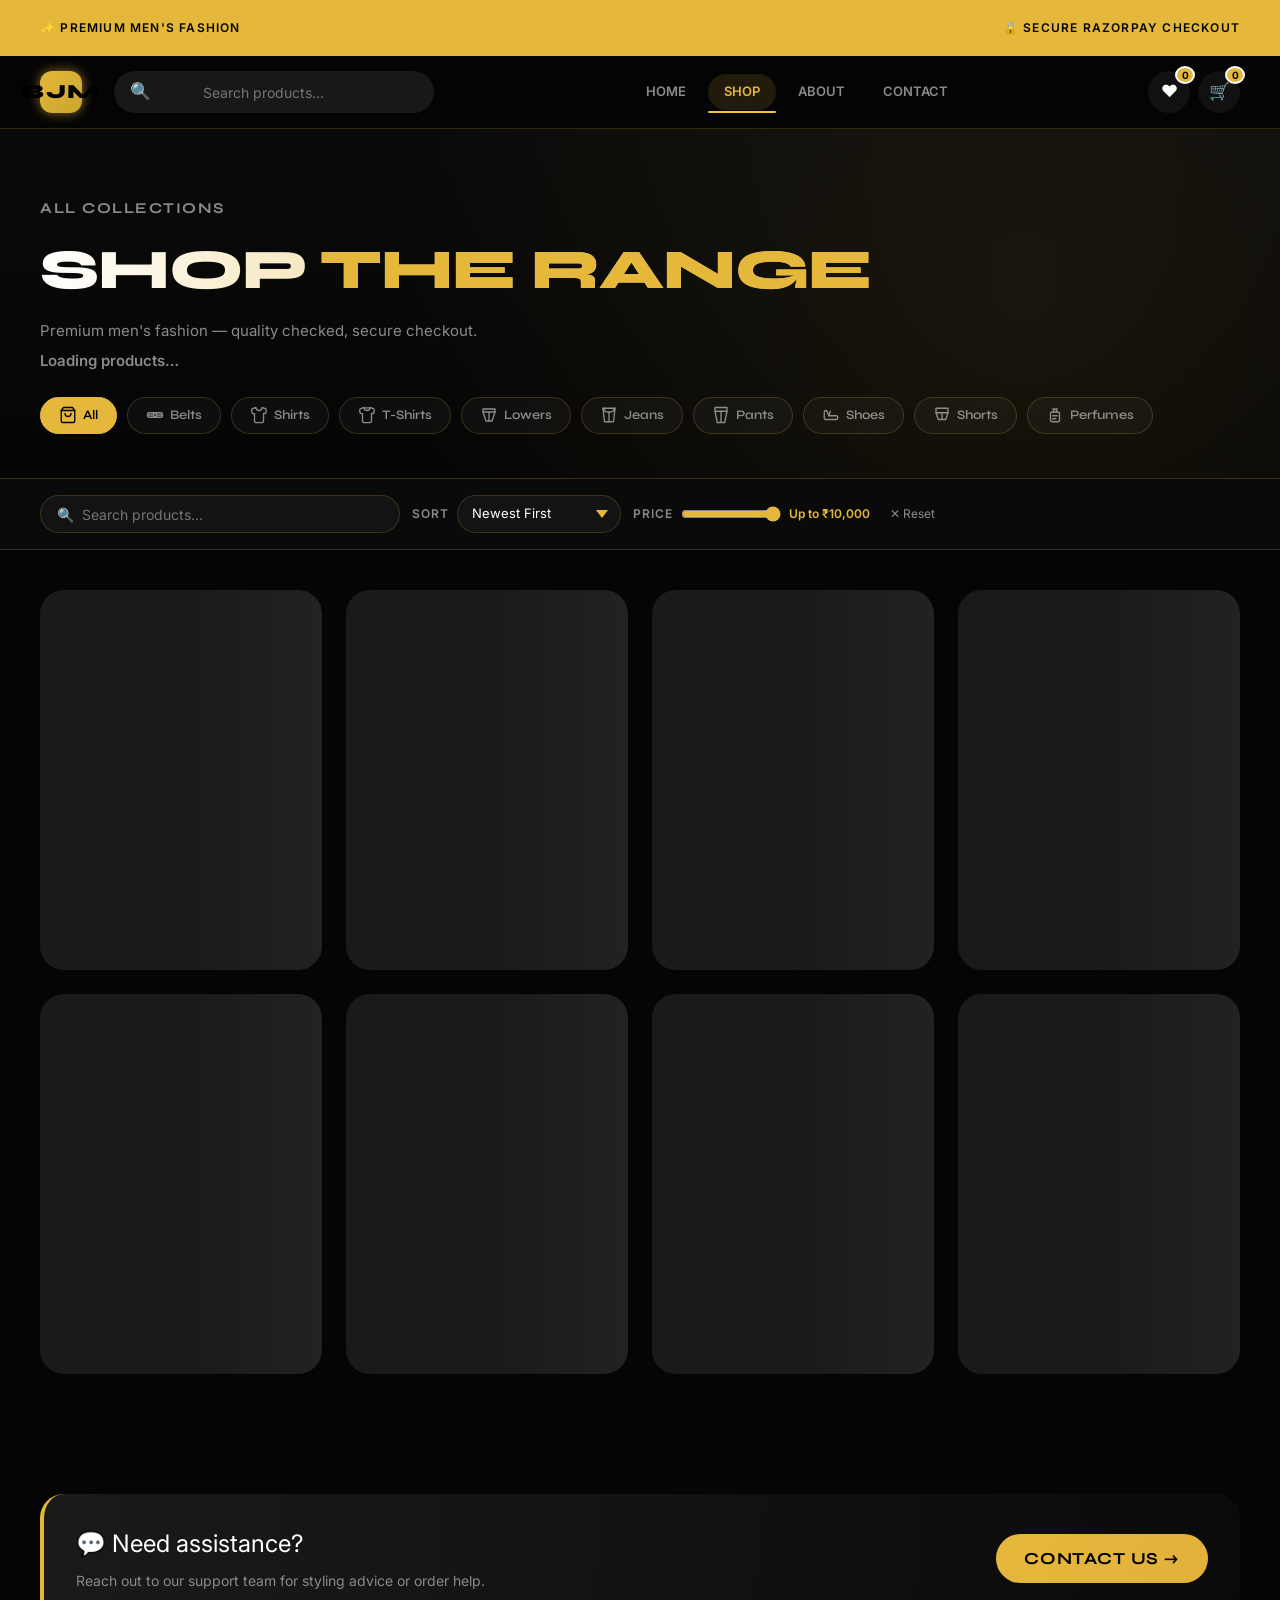
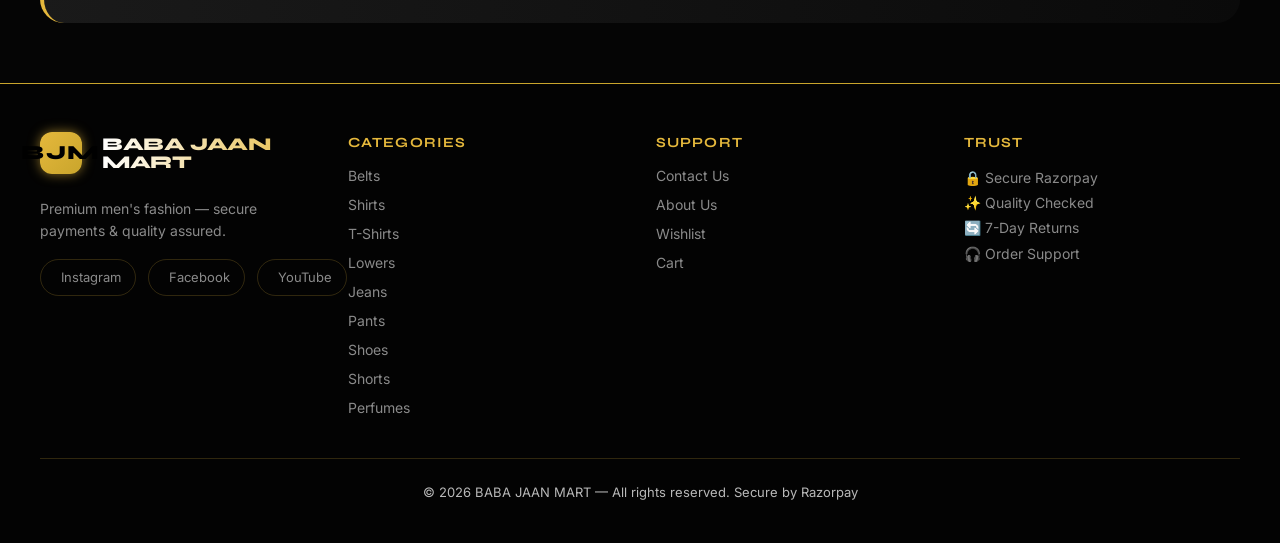
==== commit 963047a4: "Update index.html" ====
--- a/index.html
+++ b/index.html
@@ -114,7 +114,7 @@
     .category-pills-inner::-webkit-scrollbar { display: none; }
     .cat-pill { display: flex; align-items: center; gap: 6px; padding: 8px 18px; border-radius: 40px; border: 1px solid rgba(229,184,60,0.2); background: rgba(20,20,20,0.6); color: var(--muted); font-size: 13px; font-weight: 600; white-space: nowrap; cursor: pointer; transition: var(--transition); text-decoration: none; font-family: 'Syne', sans-serif; }
     .cat-pill:hover, .cat-pill.active { background: var(--gold); color: black; border-color: var(--gold); }
-    .cat-pill span { font-size: 16px; }
+    .cat-pill svg { flex-shrink: 0; transition: inherit; }
 
     /* ── SHOP LAYOUT ── */
     .shop-layout { display: block; padding: 40px 0 80px; }
@@ -202,10 +202,9 @@
         <div class="nav-left" style="display:flex;align-items:center;gap:12px;">
           <button class="icon-btn menu-toggle show-on-mobile" type="button" aria-label="Menu">☰</button>
           <a href="index.html" class="brand">
-            <img src="/logo.png" alt="BABA JAAN MART" style="height:42px;width:auto;"
-              onerror="this.style.display='none'; this.nextElementSibling.style.display='flex';">
-            <span class="brand-mark" style="display:none;">BJM</span>
-            <span class="brand-title" style="margin-left:8px;">BABA JAAN MART</span>
+            <img src="/logo.png" alt="BABA JAAN MART" style="height:42px;width:auto;display:block;"
+              onerror="this.style.display='none'; document.getElementById('hdrBrandFallback').style.display='flex';">
+            <span class="brand-mark" id="hdrBrandFallback" style="display:none;">BJM</span>
           </a>
         </div>
         <form class="header-search" id="headerSearchForm" style="flex:1;max-width:320px;margin:0 12px;">
@@ -267,16 +266,56 @@
     <div class="container">
       <div class="category-pills">
         <div class="category-pills-inner" id="categoryPillsRow">
-          <a class="cat-pill active" data-cat="" href="#"><span>🛍️</span> All</a>
-          <a class="cat-pill" data-cat="Belts" href="#"><span>⛓️</span> Belts</a>
-          <a class="cat-pill" data-cat="Shirts" href="#"><span>👔</span> Shirts</a>
-          <a class="cat-pill" data-cat="T-Shirts" href="#"><span>👕</span> T-Shirts</a>
-          <a class="cat-pill" data-cat="Lowers" href="#"><span>🩳</span> Lowers</a>
-          <a class="cat-pill" data-cat="Jeans" href="#"><span>👖</span> Jeans</a>
-          <a class="cat-pill" data-cat="Pants" href="#"><span>👖</span> Pants</a>
-          <a class="cat-pill" data-cat="Shoes" href="#"><span>👟</span> Shoes</a>
-          <a class="cat-pill" data-cat="Shorts" href="#"><span>🏖️</span> Shorts</a>
-          <a class="cat-pill" data-cat="Perfumes" href="#"><span>🧴</span> Perfumes</a>
+          <!-- All -->
+          <a class="cat-pill active" data-cat="" href="#">
+            <svg width="18" height="18" viewBox="0 0 24 24" fill="none" stroke="currentColor" stroke-width="1.8" stroke-linecap="round" stroke-linejoin="round"><path d="M6 2 3 6v14a2 2 0 0 0 2 2h14a2 2 0 0 0 2-2V6l-3-4z"/><line x1="3" y1="6" x2="21" y2="6"/><path d="M16 10a4 4 0 0 1-8 0"/></svg>
+            All
+          </a>
+          <!-- Belts -->
+          <a class="cat-pill" data-cat="Belts" href="#">
+            <svg width="18" height="18" viewBox="0 0 24 24" fill="none" stroke="currentColor" stroke-width="1.8" stroke-linecap="round" stroke-linejoin="round"><rect x="2" y="9" width="20" height="6" rx="2"/><rect x="10" y="10" width="4" height="4" rx="0.5"/><line x1="2" y1="12" x2="10" y2="12"/><line x1="14" y1="12" x2="22" y2="12"/></svg>
+            Belts
+          </a>
+          <!-- Shirts -->
+          <a class="cat-pill" data-cat="Shirts" href="#">
+            <svg width="18" height="18" viewBox="0 0 24 24" fill="none" stroke="currentColor" stroke-width="1.8" stroke-linecap="round" stroke-linejoin="round"><path d="M20.38 3.46 16 2a4 4 0 0 1-8 0L3.62 3.46a2 2 0 0 0-1.34 2.23l.58 3.57a1 1 0 0 0 .99.84H6v10a2 2 0 0 0 2 2h8a2 2 0 0 0 2-2V10h2.15a1 1 0 0 0 .99-.84l.58-3.57a2 2 0 0 0-1.34-2.23z"/></svg>
+            Shirts
+          </a>
+          <!-- T-Shirts -->
+          <a class="cat-pill" data-cat="T-Shirts" href="#">
+            <svg width="18" height="18" viewBox="0 0 24 24" fill="none" stroke="currentColor" stroke-width="1.8" stroke-linecap="round" stroke-linejoin="round"><path d="M20.38 3.46 16 2a4 4 0 0 1-8 0L3.62 3.46a2 2 0 0 0-1.34 2.23l.58 3.57a1 1 0 0 0 .99.84H6v10a2 2 0 0 0 2 2h8a2 2 0 0 0 2-2V10h2.15a1 1 0 0 0 .99-.84l.58-3.57a2 2 0 0 0-1.34-2.23z"/><line x1="9" y1="2.5" x2="15" y2="2.5"/></svg>
+            T-Shirts
+          </a>
+          <!-- Lowers -->
+          <a class="cat-pill" data-cat="Lowers" href="#">
+            <svg width="18" height="18" viewBox="0 0 24 24" fill="none" stroke="currentColor" stroke-width="1.8" stroke-linecap="round" stroke-linejoin="round"><path d="M4 4h16v4l-4 12H8L4 8V4z"/><line x1="4" y1="8" x2="20" y2="8"/><line x1="12" y1="8" x2="12" y2="20"/></svg>
+            Lowers
+          </a>
+          <!-- Jeans -->
+          <a class="cat-pill" data-cat="Jeans" href="#">
+            <svg width="18" height="18" viewBox="0 0 24 24" fill="none" stroke="currentColor" stroke-width="1.8" stroke-linecap="round" stroke-linejoin="round"><path d="M4 3h16l-2 18H6L4 3z"/><path d="M4 3c0 3 2.5 5 8 5s8-2 8-5"/><line x1="12" y1="8" x2="12" y2="21"/><path d="M6 3v2"/><path d="M18 3v2"/></svg>
+            Jeans
+          </a>
+          <!-- Pants -->
+          <a class="cat-pill" data-cat="Pants" href="#">
+            <svg width="18" height="18" viewBox="0 0 24 24" fill="none" stroke="currentColor" stroke-width="1.8" stroke-linecap="round" stroke-linejoin="round"><path d="M4 2h16v5l-3 15H7L4 7V2z"/><line x1="4" y1="7" x2="20" y2="7"/><line x1="12" y1="7" x2="12" y2="22"/></svg>
+            Pants
+          </a>
+          <!-- Shoes -->
+          <a class="cat-pill" data-cat="Shoes" href="#">
+            <svg width="18" height="18" viewBox="0 0 24 24" fill="none" stroke="currentColor" stroke-width="1.8" stroke-linecap="round" stroke-linejoin="round"><path d="M3 13v3a2 2 0 0 0 2 2h14a2 2 0 0 0 2-2v-1a2 2 0 0 0-2-2H9l-2-5a2 2 0 0 0-4 0v5z"/><path d="M9 13l2-6"/></svg>
+            Shoes
+          </a>
+          <!-- Shorts -->
+          <a class="cat-pill" data-cat="Shorts" href="#">
+            <svg width="18" height="18" viewBox="0 0 24 24" fill="none" stroke="currentColor" stroke-width="1.8" stroke-linecap="round" stroke-linejoin="round"><path d="M4 3h16v6l-3 9H7L4 9V3z"/><line x1="4" y1="9" x2="20" y2="9"/><line x1="12" y1="9" x2="12" y2="18"/></svg>
+            Shorts
+          </a>
+          <!-- Perfumes -->
+          <a class="cat-pill" data-cat="Perfumes" href="#">
+            <svg width="18" height="18" viewBox="0 0 24 24" fill="none" stroke="currentColor" stroke-width="1.8" stroke-linecap="round" stroke-linejoin="round"><rect x="6" y="8" width="12" height="13" rx="2"/><path d="M10 8V6a2 2 0 0 1 4 0v2"/><path d="M9 4h1"/><path d="M14 4h1"/><path d="M9 13h6"/><path d="M9 17h4"/></svg>
+            Perfumes
+          </a>
         </div>
       </div>
     </div>
@@ -357,18 +396,31 @@
           </a>
           <p>Premium men's fashion — secure payments &amp; quality assured.</p>
           <div class="footer-social" style="margin-top:16px;">
-            <a href="https://www.instagram.com/baba_jan_mart?igsh=MTQ5bDYyamJ2ejg3cA==" target="_blank" rel="noopener">📸 Instagram</a>
-            <a href="https://www.facebook.com/share/1GcJrZ6HDM/" target="_blank" rel="noopener">📘 Facebook</a>
-            <a href="https://youtube.com/@babajaanmart-6?si=CVrKO-m2qo-ibFVP" target="_blank" rel="noopener">▶️ YouTube</a>
+            <a href="https://www.instagram.com/baba_jan_mart?igsh=MTQ5bDYyamJ2ejg3cA==" target="_blank" rel="noopener">
+              <svg width="16" height="16" viewBox="0 0 24 24" fill="none" stroke="currentColor" stroke-width="1.8" stroke-linecap="round" stroke-linejoin="round"><rect x="2" y="2" width="20" height="20" rx="5"/><circle cx="12" cy="12" r="5"/><circle cx="17.5" cy="6.5" r="0.5" fill="currentColor"/></svg>
+              Instagram
+            </a>
+            <a href="https://www.facebook.com/share/1GcJrZ6HDM/" target="_blank" rel="noopener">
+              <svg width="16" height="16" viewBox="0 0 24 24" fill="none" stroke="currentColor" stroke-width="1.8" stroke-linecap="round" stroke-linejoin="round"><path d="M18 2h-3a5 5 0 0 0-5 5v3H7v4h3v8h4v-8h3l1-4h-4V7a1 1 0 0 1 1-1h3z"/></svg>
+              Facebook
+            </a>
+            <a href="https://youtube.com/@babajaanmart-6?si=CVrKO-m2qo-ibFVP" target="_blank" rel="noopener">
+              <svg width="16" height="16" viewBox="0 0 24 24" fill="none" stroke="currentColor" stroke-width="1.8" stroke-linecap="round" stroke-linejoin="round"><path d="M22.54 6.42a2.78 2.78 0 0 0-1.95-1.96C18.88 4 12 4 12 4s-6.88 0-8.59.46A2.78 2.78 0 0 0 1.46 6.42 29 29 0 0 0 1 12a29 29 0 0 0 .46 5.58 2.78 2.78 0 0 0 1.95 1.96C5.12 20 12 20 12 20s6.88 0 8.59-.46a2.78 2.78 0 0 0 1.95-1.96A29 29 0 0 0 23 12a29 29 0 0 0-.46-5.58z"/><polygon points="9.75 15.02 15.5 12 9.75 8.98 9.75 15.02" fill="currentColor" stroke="none"/></svg>
+              YouTube
+            </a>
           </div>
         </div>
         <div class="footer-col">
           <h4>Categories</h4>
+          <a href="shop.html?category=Belts">Belts</a>
+          <a href="shop.html?category=Shirts">Shirts</a>
+          <a href="shop.html?category=T-Shirts">T-Shirts</a>
+          <a href="shop.html?category=Lowers">Lowers</a>
           <a href="shop.html?category=Jeans">Jeans</a>
-          <a href="shop.html?category=Shirts">Shirts</a>
+          <a href="shop.html?category=Pants">Pants</a>
           <a href="shop.html?category=Shoes">Shoes</a>
+          <a href="shop.html?category=Shorts">Shorts</a>
           <a href="shop.html?category=Perfumes">Perfumes</a>
-          <a href="shop.html?category=T-Shirts">T-Shirts</a>
         </div>
         <div class="footer-col">
           <h4>Support</h4>
